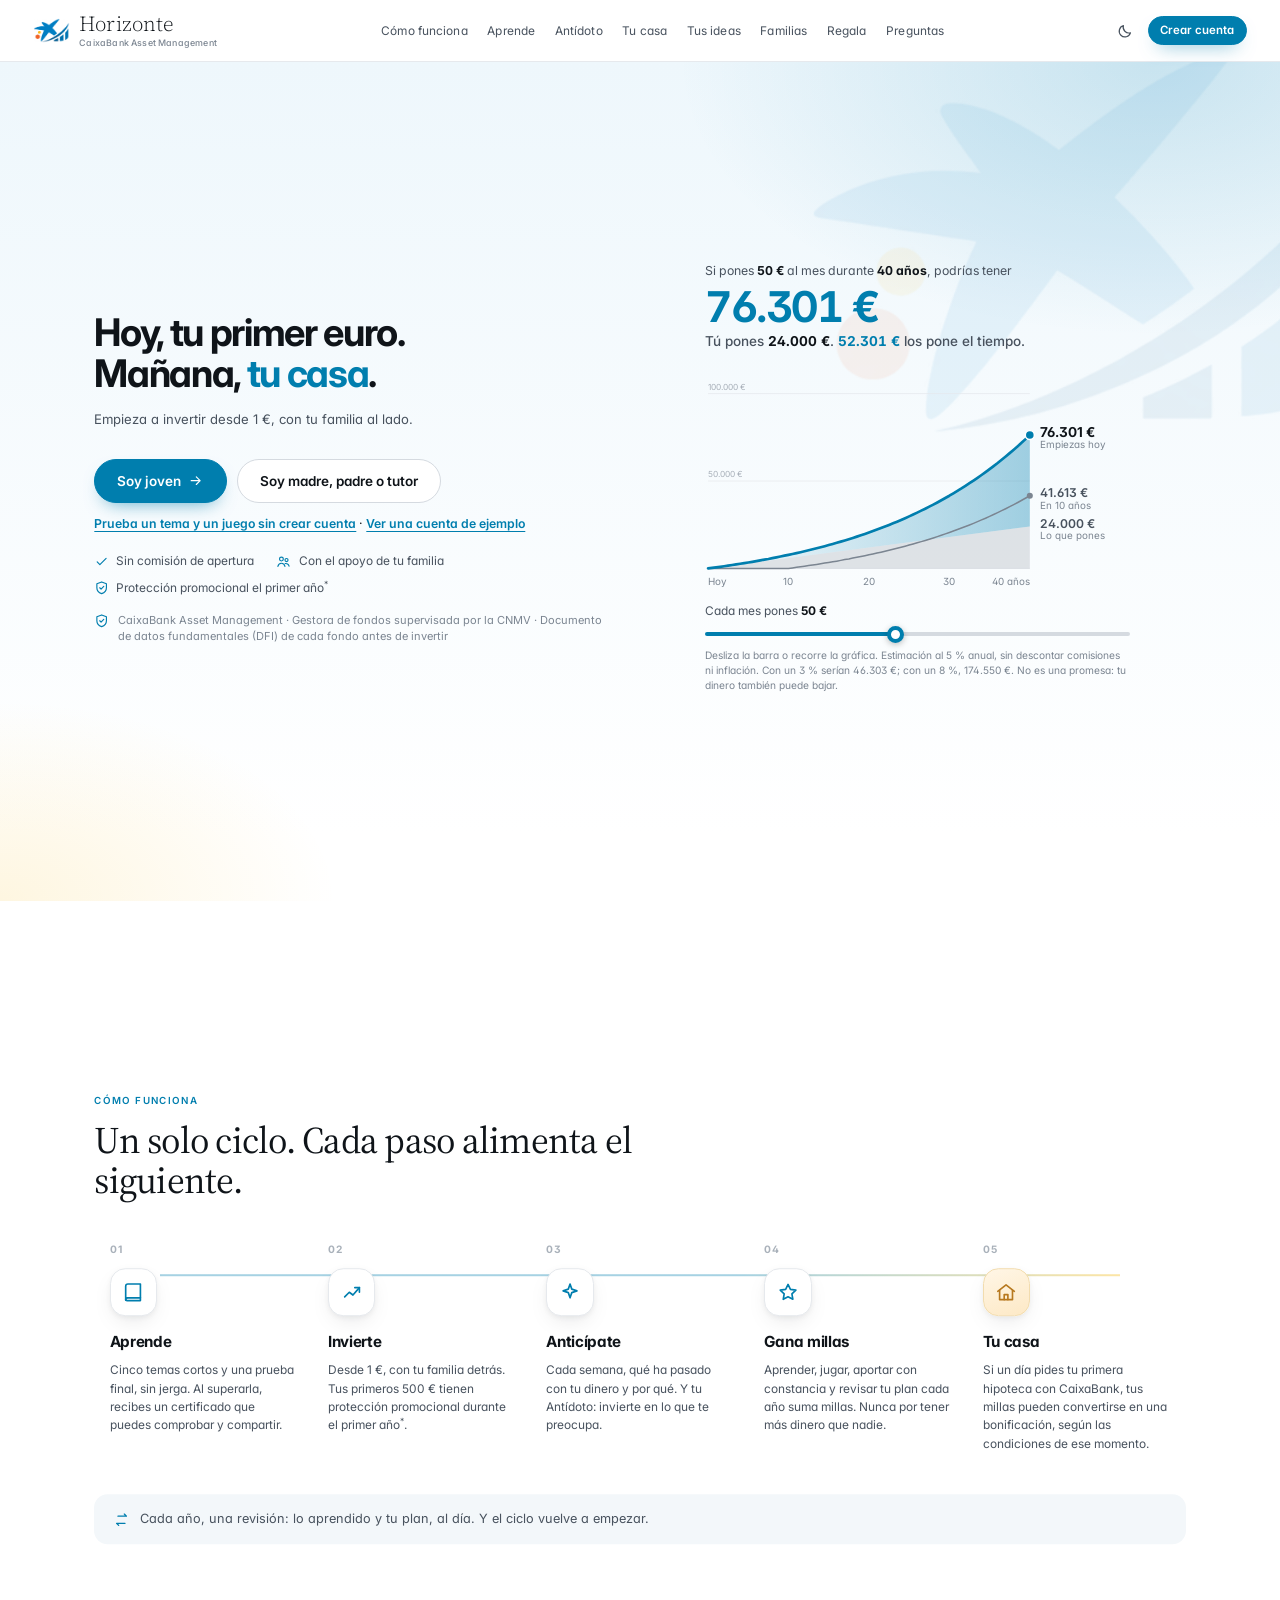
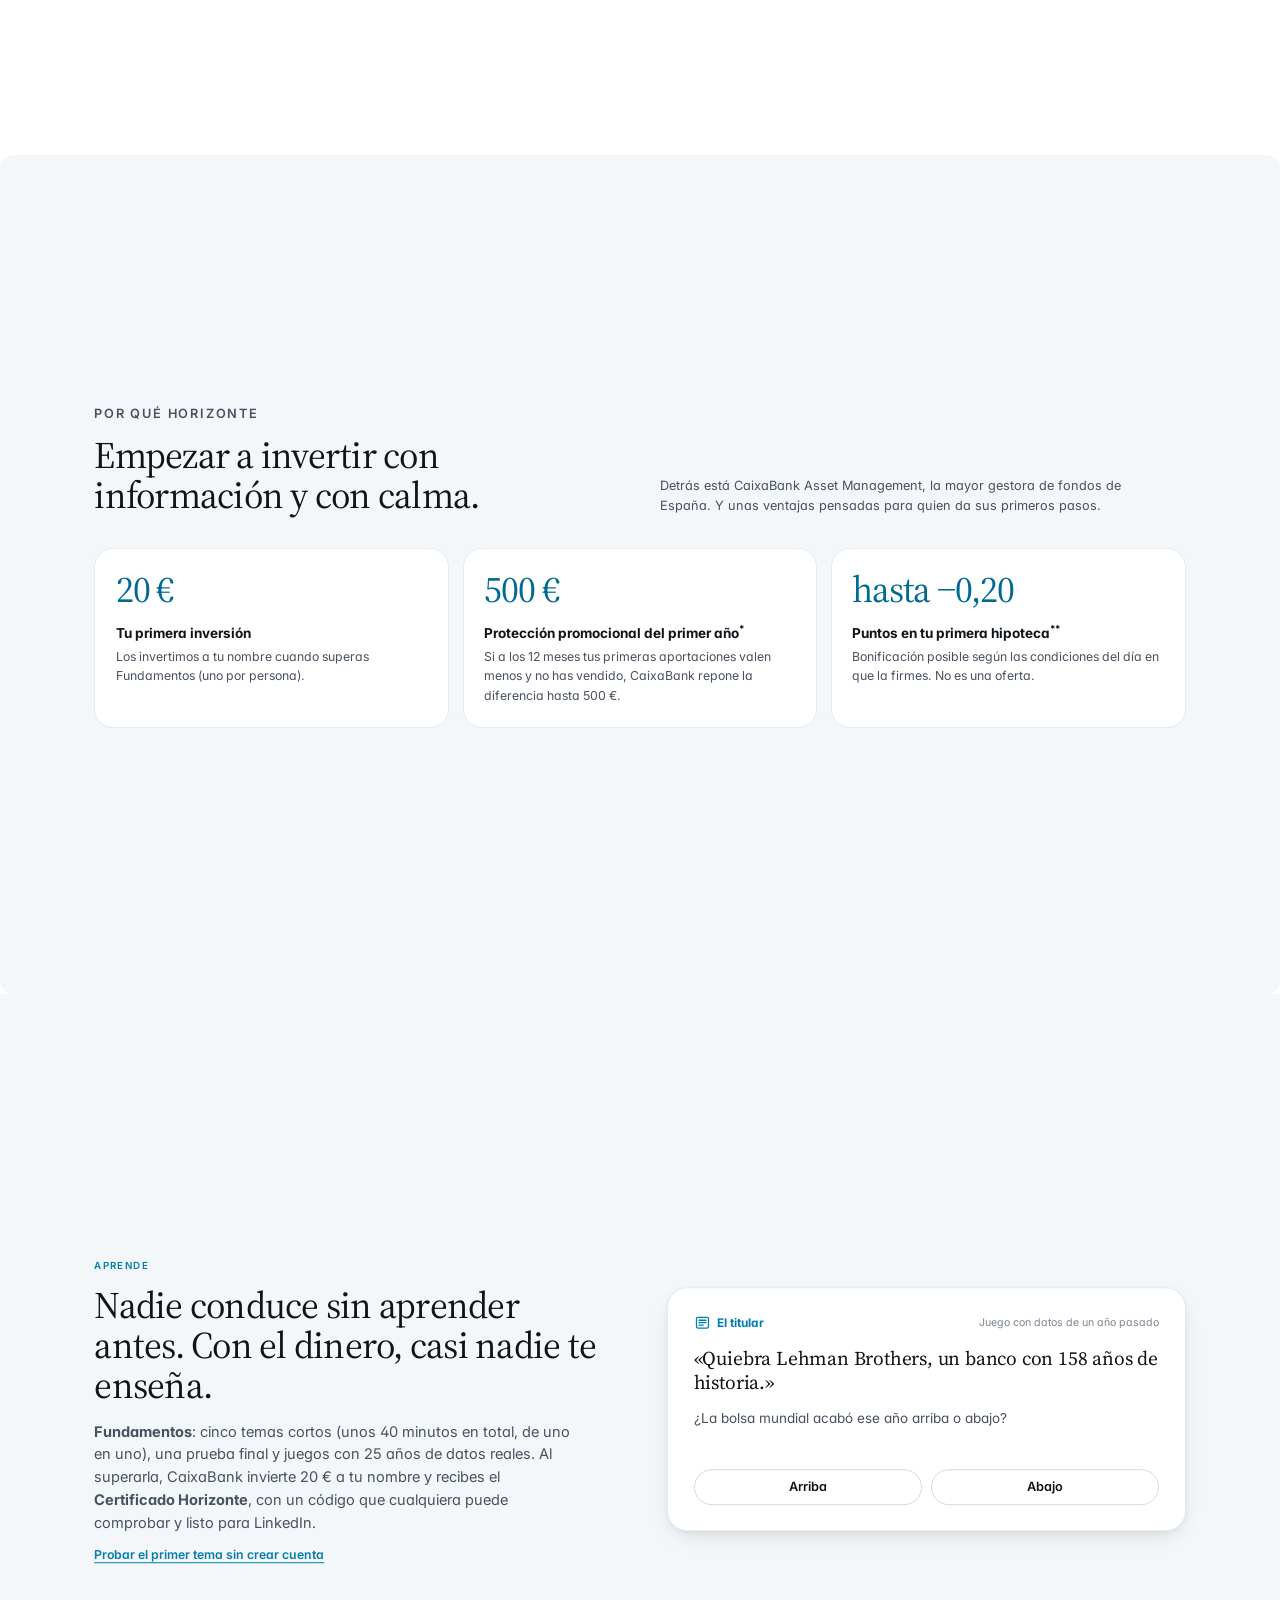
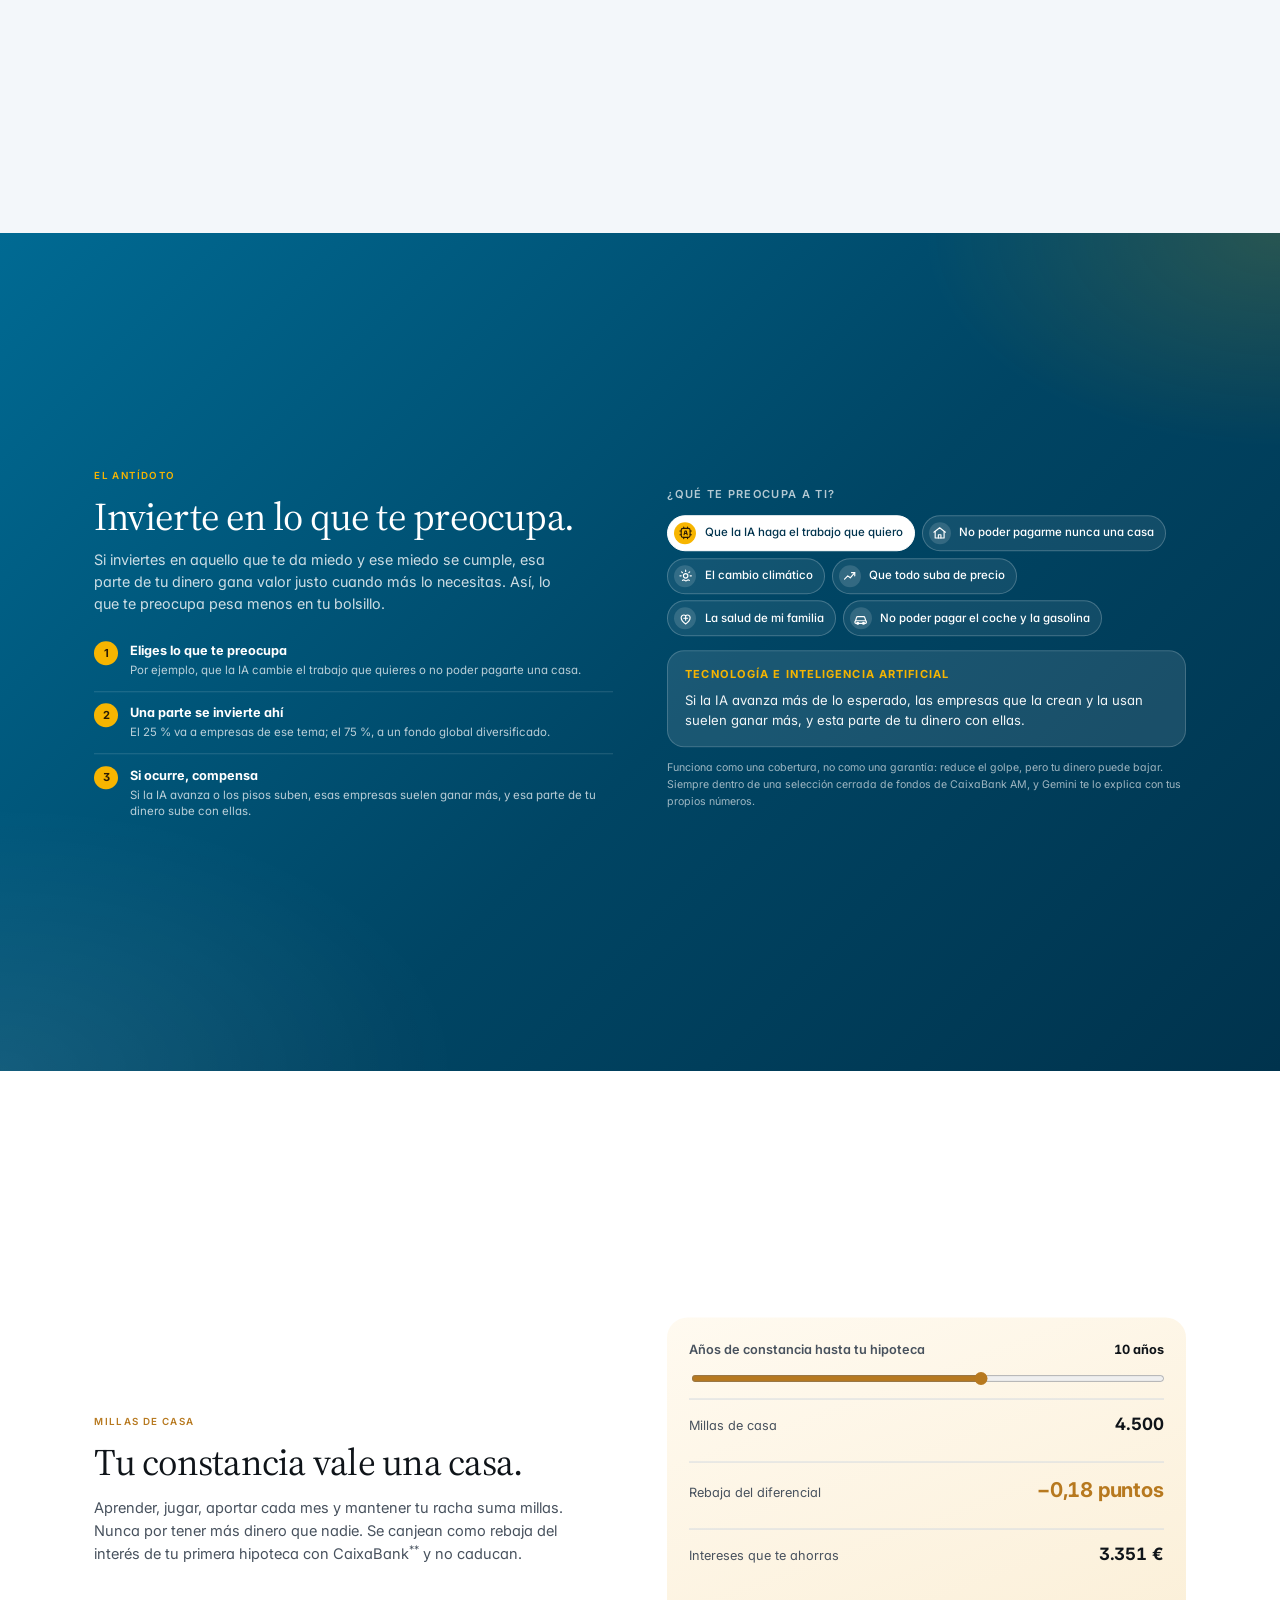
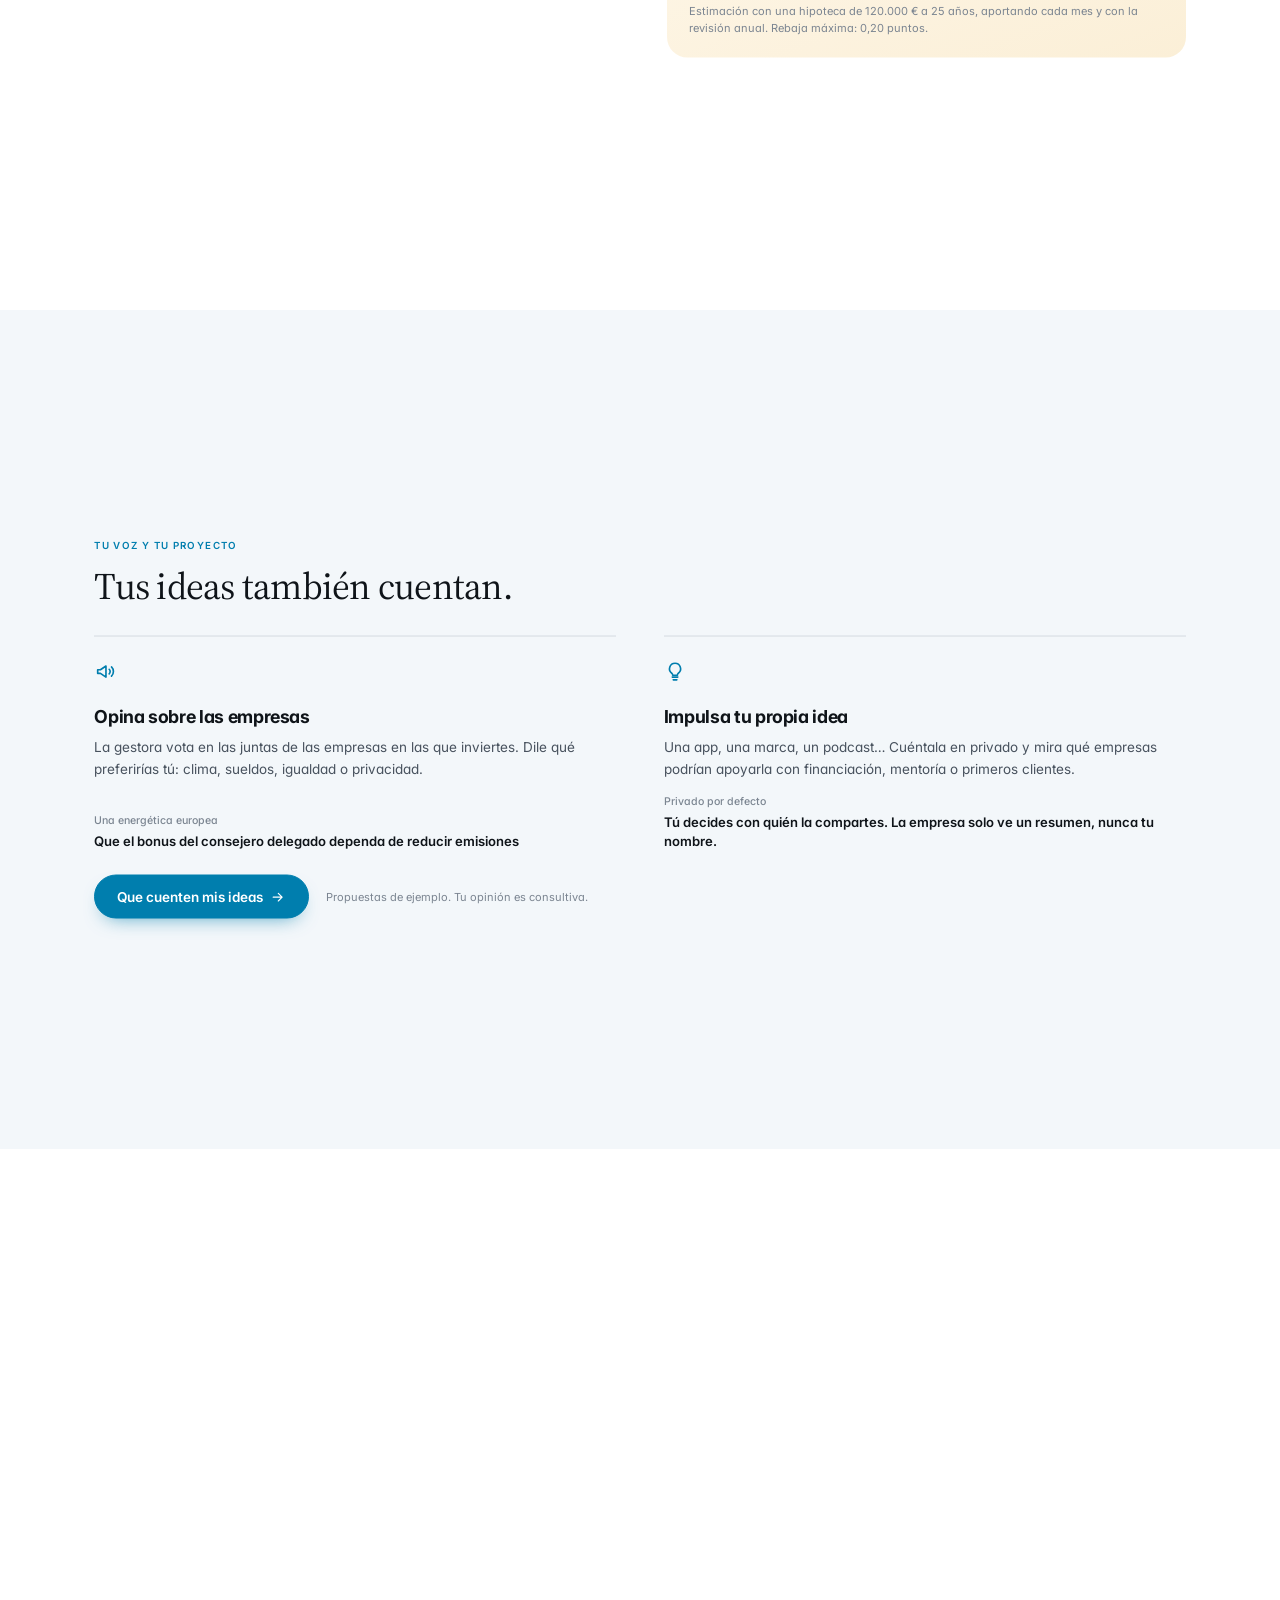
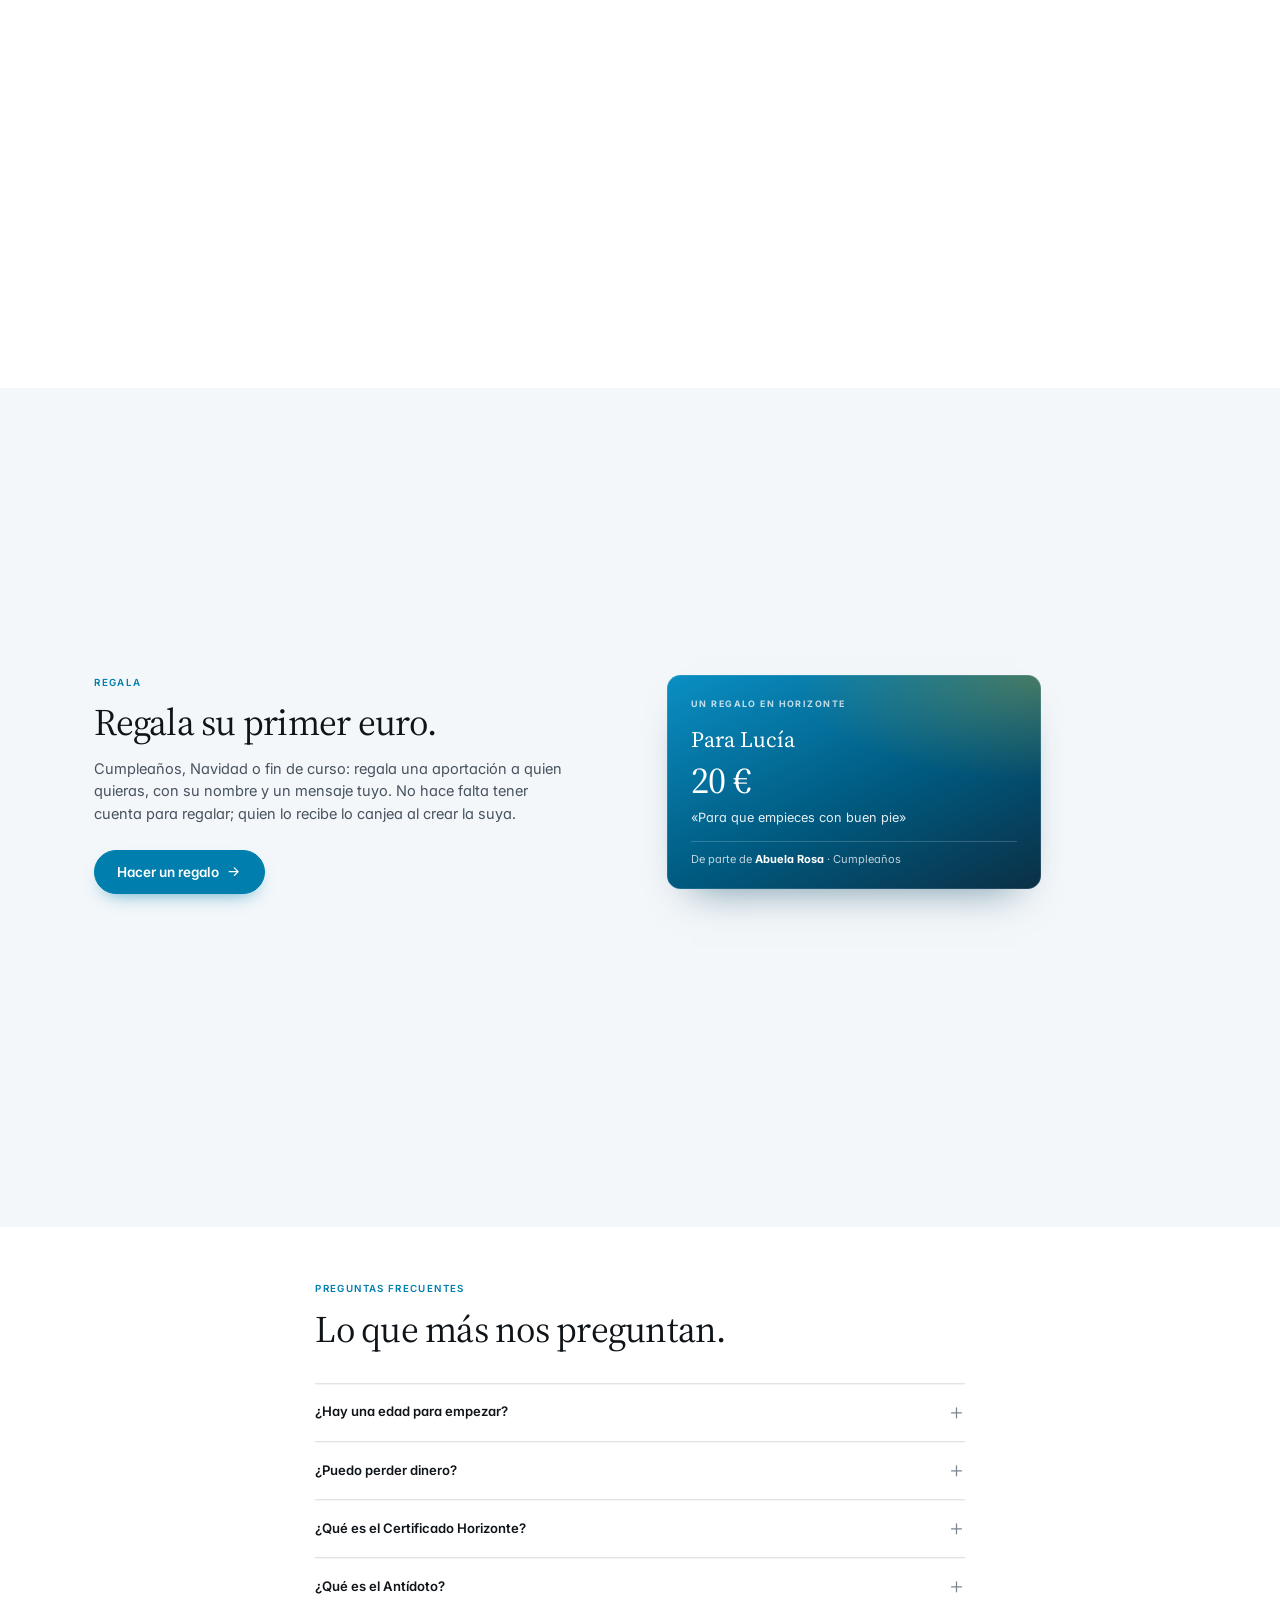
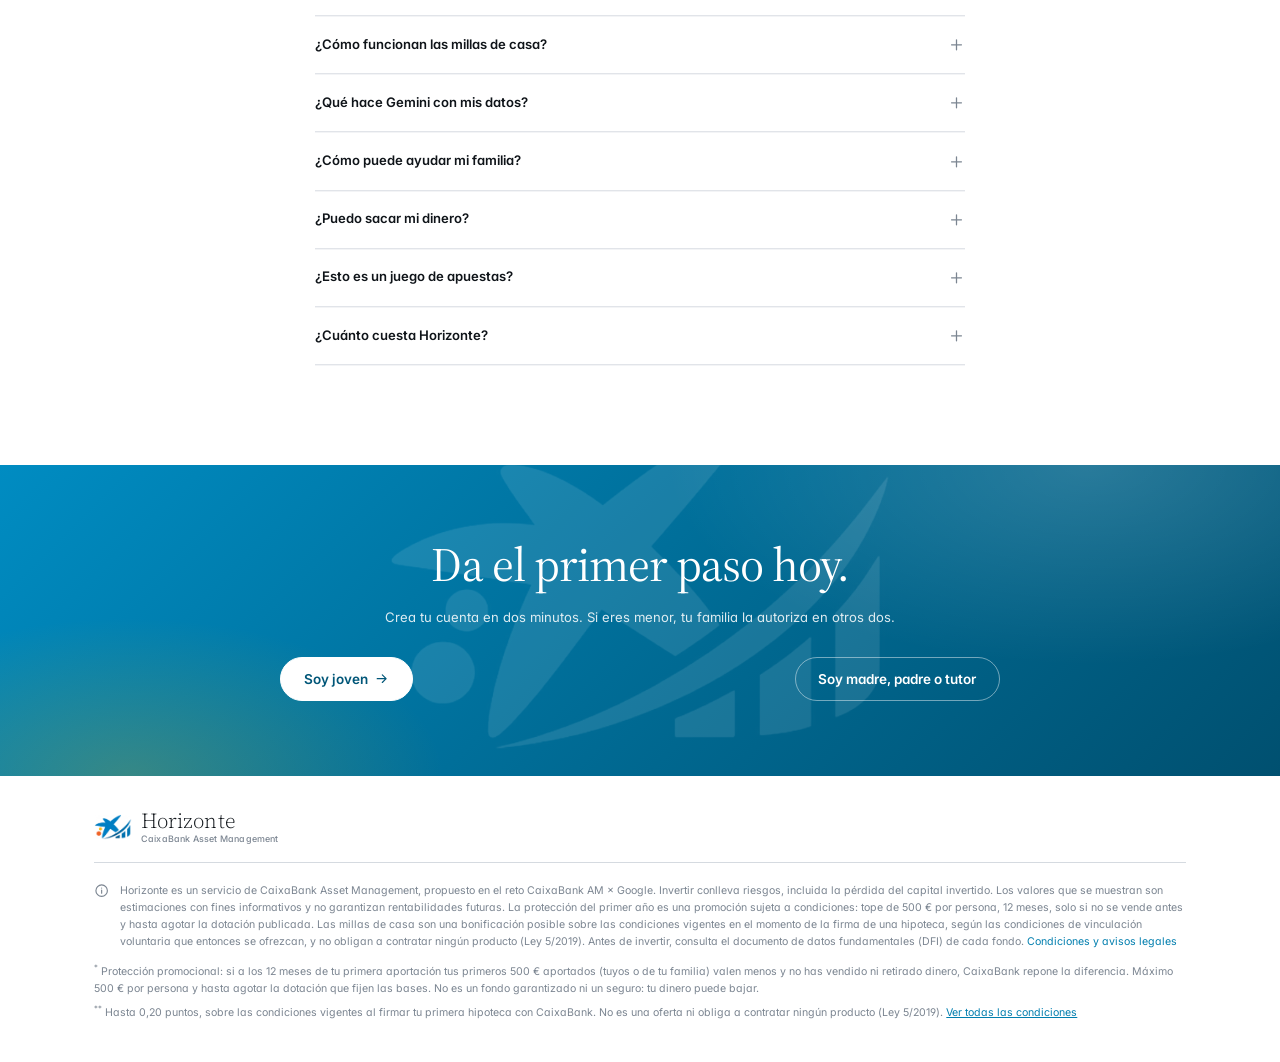
==== index.html @ 3e741ed6 "Transiciones en la portada" ====
<!DOCTYPE html>
<html lang="es">
<head>
    <meta charset="UTF-8">
    <meta name="viewport" content="width=device-width, initial-scale=1, viewport-fit=cover">
    <meta name="theme-color" content="#007eae">
    <meta name="apple-mobile-web-app-capable" content="yes">
    <meta name="mobile-web-app-capable" content="yes">
    <meta name="apple-mobile-web-app-title" content="Horizonte">
    <meta name="apple-mobile-web-app-status-bar-style" content="default">
    <meta name="description" content="Horizonte, de CaixaBank Asset Management: del primer euro a tu primera casa. Aprende a invertir desde 1 €, con tu familia a tu lado, para jóvenes y sus familias.">
    <title>Horizonte</title>
    <link rel="manifest" href="manifest.webmanifest">
    <link rel="icon" href="icons/favicon-32.png?v=2" type="image/png" sizes="32x32">
    <link rel="icon" href="icons/icon-192.png?v=2" type="image/png" sizes="192x192">
    <link rel="apple-touch-icon" href="icons/apple-touch-icon.png">
    <link rel="preconnect" href="https://fonts.googleapis.com">
    <link rel="preconnect" href="https://fonts.gstatic.com" crossorigin>
    <link href="https://fonts.googleapis.com/css2?family=Inter:wght@300..800&family=Source+Serif+4:ital,opsz,wght@0,8..60,300..600;1,8..60,300..600&display=swap" rel="stylesheet">
    <script>try { const t = localStorage.getItem("hz2_theme") || (matchMedia("(prefers-color-scheme: dark)").matches ? "dark" : "light"); document.documentElement.dataset.theme = t; document.querySelector('meta[name="theme-color"]').content = t === "dark" ? "#0b1218" : "#ffffff"; } catch (e) { document.documentElement.dataset.theme = "light"; }</script>
    <link rel="stylesheet" href="styles.css?v=66">
</head>
<body>
    <div id="app"></div>
    <div id="gem"></div>
    <div id="sheet"></div>
    <div id="toasts" aria-live="polite"></div>
    <script src="config.js?v=66"></script>
    <script src="data.js?v=66"></script>
    <script src="gemini.js?v=66"></script>
    <script src="amigos.js?v=66"></script>
    <script src="comunidad.js?v=66"></script>
    <script src="cuenta.js?v=66"></script>
    <script src="regalos.js?v=66"></script>
    <script src="mercado.js?v=66"></script>
    <script src="asistente.js?v=66"></script>
    <script src="app.js?v=66"></script>
    <script>if ("serviceWorker" in navigator) addEventListener("load", () => navigator.serviceWorker.register("sw.js", { updateViaCache: "none" }).catch(() => {}));</script>
</body>
</html>
---- styles.css ----
/* Horizonte v2 · sistema de diseño
   Base blanca y gris muy claro, azul CaixaBank para las acciones, verde y rojo para subidas y bajadas,
   dorado para las millas de casa. Tipografía Inter; la marca usa Source Serif 4. */

:root {
    --blue: #007eae; --blue-600: #006a93; --blue-700: #005678; --blue-50: #eef7fb; --blue-100: #d6ebf4;
    --ink: #0f1419; --ink-2: #48525e; --ink-3: #7b8591; --ink-4: #a9b1ba;
    --page: #f3f7fa; --surface: #ffffff; --line: #e6e9ed; --line-2: #d5dae0; --soft: #eef0f3; --soft-2: #f5f7f9; --hover: #f3f5f7; --track: #edf0f3;
    --green: #12925a; --green-50: #e8f6ef; --red: #d23b2f; --red-50: #fdeeec; --amber: #b7791f; --amber-50: #fbf3e4; --gold: #c99a2e;
    --r: 16px; --r-lg: 22px;
    --shadow-1: 0 1px 2px rgba(15, 20, 25, .04), 0 1px 1px rgba(15, 20, 25, .03);
    --shadow-2: 0 10px 30px -12px rgba(15, 20, 25, .18), 0 2px 6px rgba(15, 20, 25, .05);
    --side: 256px; --tab: 64px;
    font-family: Inter, -apple-system, BlinkMacSystemFont, "Segoe UI", Roboto, Arial, sans-serif;
    font-feature-settings: "cv11", "ss01";
    color: var(--ink); -webkit-font-smoothing: antialiased; text-rendering: optimizeLegibility;
}
* { box-sizing: border-box; }
[hidden] { display: none !important; }
html { scroll-behavior: smooth; }
body { margin: 0; font-size: 16px; line-height: 1.5; background: var(--surface); }
body[data-view="app"] { background: var(--page); }
a { color: var(--blue); text-decoration: none; }
h1, h2, h3 { margin: 0; letter-spacing: -.02em; }
p { margin: 0; }
img { max-width: 100%; }
:focus-visible { outline: 3px solid color-mix(in srgb, var(--blue) 40%, transparent); outline-offset: 2px; border-radius: 8px; }
.ic { width: 20px; height: 20px; fill: none; stroke: currentColor; stroke-width: 1.8; stroke-linecap: round; stroke-linejoin: round; flex: none; }
.kicker { display: inline-block; font-size: 11.5px; font-weight: 600; letter-spacing: .14em; text-transform: uppercase; color: var(--blue); margin-bottom: 14px; }
.note { font-size: 13px; line-height: 1.5; color: var(--ink-3); margin-top: 14px; }
.up { color: var(--green); } .down { color: var(--red); }

/* ---------------------------------------------------------------- marca */
.brand { display: inline-flex; align-items: center; gap: 11px; color: var(--ink); text-decoration: none; flex: none; }
.brand-star { height: 30px; width: auto; display: block; }
.brand-text { display: flex; flex-direction: column; gap: 5px; }
.brand-sub { font-size: 10.5px; font-weight: 500; letter-spacing: .02em; color: var(--ink-3); line-height: 1; white-space: nowrap; }
.brand-word { font-family: "Source Serif 4", Georgia, serif; font-optical-sizing: auto; font-size: 25px; font-weight: 300; letter-spacing: .004em; line-height: 1; }

/* ---------------------------------------------------------------- botones y controles */
.btn { display: inline-flex; align-items: center; justify-content: center; gap: 8px; min-height: 42px; padding: 0 18px; border-radius: 999px; border: 1px solid var(--line-2); background: var(--surface); color: var(--ink); font: inherit; font-size: 15px; font-weight: 600; cursor: pointer; text-decoration: none; white-space: nowrap; transition: background .15s, border-color .15s, box-shadow .15s, transform .08s; }
.btn:hover { background: var(--soft-2); border-color: var(--ink-4); }
.btn:active { transform: translateY(1px); }
.btn .ic { width: 18px; height: 18px; }
.btn.primary { background: var(--blue); border-color: var(--blue); color: #fff; box-shadow: 0 1px 2px rgba(0, 86, 120, .25); }
.btn.primary:hover { background: var(--blue-600); border-color: var(--blue-600); }
.btn.ghost { background: transparent; border-color: transparent; color: var(--blue); padding: 0 12px; box-shadow: none; }
.btn.ghost:hover { background: var(--blue-50); }
.btn.danger { color: var(--red); border-color: color-mix(in srgb, var(--red) 35%, var(--line-2)); }
.btn.danger:hover { background: var(--red-50); }
.btn.light { background: transparent; color: #fff; border-color: rgba(255, 255, 255, .45); }
.btn.light:hover { background: rgba(255, 255, 255, .12); }
.btn.lg { min-height: 52px; padding: 0 26px; font-size: 16px; }
.btn.sm { min-height: 34px; padding: 0 14px; font-size: 13.5px; }
.btn.block { width: 100%; }
.btn[disabled] { opacity: .45; cursor: not-allowed; }
.icon-btn { width: 40px; height: 40px; border-radius: 50%; border: 0; background: transparent; color: var(--ink-2); display: grid; place-items: center; cursor: pointer; flex: none; text-decoration: none; }
.icon-btn:hover { background: var(--soft); color: var(--ink); }
.icon-btn.primary { background: var(--blue); color: #fff; }
.icon-btn.primary:hover { background: var(--blue-600); }
.actions { display: flex; flex-wrap: wrap; gap: 10px; margin-top: 18px; }
.badge { display: inline-flex; align-items: center; gap: 6px; height: 26px; padding: 0 10px; border-radius: 999px; font-size: 12.5px; font-weight: 600; background: var(--soft); color: var(--ink-2); white-space: nowrap; }
.badge .ic { width: 15px; height: 15px; stroke-width: 2.4; }
.badge.ok { background: var(--green-50); color: var(--green); }
.badge.warn { background: var(--amber-50); color: var(--amber); }
.count { font-size: 13px; font-weight: 700; color: var(--ink-3); background: var(--soft); border-radius: 999px; padding: 4px 10px; white-space: nowrap; }
.bar { height: 8px; border-radius: 999px; background: var(--track); overflow: hidden; }
.bar i { display: block; height: 100%; border-radius: inherit; background: var(--ink-4); transition: width .4s cubic-bezier(.2, .8, .2, 1); }
.bar.blue i { background: var(--blue); } .bar.up i { background: var(--green); } .bar.gold i { background: linear-gradient(90deg, #d9b45a, var(--gold)); }
.switch { position: relative; width: 50px; height: 30px; flex: none; cursor: pointer; }
.switch input { position: absolute; inset: 0; opacity: 0; margin: 0; cursor: pointer; z-index: 1; }
.switch i { position: absolute; inset: 0; border-radius: 999px; background: var(--line-2); transition: background .2s; }
.switch i::after { content: ""; position: absolute; left: 2px; top: 2px; width: 26px; height: 26px; border-radius: 50%; background: #fff; box-shadow: 0 2px 5px rgba(0, 0, 0, .18); transition: transform .2s; }
.switch input:checked + i { background: var(--green); }
.switch input:checked + i::after { transform: translateX(20px); }
.switch input:focus-visible + i { outline: 3px solid color-mix(in srgb, var(--blue) 40%, transparent); outline-offset: 2px; }
input[type="range"] { width: 100%; accent-color: var(--blue); }

/* formularios */
.form { display: grid; gap: 16px; }
.form.two { grid-template-columns: repeat(2, minmax(0, 1fr)); }
.form .full, .form:not(.two) > .btn { grid-column: 1 / -1; }
.form.two > .btn:not(.full) { justify-self: start; }
.field { display: grid; gap: 7px; }
.field > span { font-size: 13px; font-weight: 600; color: var(--ink-2); }
.field input, .field select, select[data-act] { font: inherit; font-size: 16px; height: 48px; padding: 0 14px; border: 1px solid var(--line-2); border-radius: 12px; background: var(--surface); color: var(--ink); width: 100%; transition: border-color .15s, box-shadow .15s; }
select[data-act] { width: auto; height: 40px; padding-right: 30px; font-size: 15px; }
.field input:focus, .field select:focus, select[data-act]:focus, .ask input:focus { outline: none; border-color: var(--blue); box-shadow: 0 0 0 4px var(--blue-50); }
.check { display: flex; gap: 12px; align-items: flex-start; font-size: 14px; color: var(--ink-2); line-height: 1.45; padding: 14px; border: 1px solid var(--line); border-radius: 12px; background: var(--soft-2); cursor: pointer; }
.check input { width: 20px; height: 20px; margin: 1px 0 0; accent-color: var(--blue); flex: none; }
.chips { display: flex; flex-wrap: wrap; gap: 8px; }
.chip { font: inherit; font-size: 14px; font-weight: 500; padding: 8px 14px; border-radius: 999px; border: 1px solid var(--line-2); background: var(--surface); color: var(--ink); cursor: pointer; transition: border-color .15s, color .15s, background .15s; }
.chip:hover { border-color: var(--blue); color: var(--blue); background: var(--blue-50); }

/* ---------------------------------------------------------------- página de bienvenida */
.lp-in { max-width: 1160px; margin: 0 auto; padding: 0 28px; }
.lp-nav { position: sticky; top: 0; z-index: 20; background: color-mix(in srgb, var(--surface) 88%, transparent); backdrop-filter: saturate(180%) blur(16px); -webkit-backdrop-filter: saturate(180%) blur(16px); border-bottom: 1px solid var(--line); }
.lp-nav .lp-in { height: 68px; display: flex; align-items: center; gap: 28px; }
.lp-links { display: flex; gap: 26px; flex: 1; justify-content: center; }
.lp-links a { color: var(--ink-2); font-size: 14px; font-weight: 400; letter-spacing: .01em; }
.lp-links a:hover { color: var(--ink); }
.lp-copy h1 { font-size: clamp(40px, 5.6vw, 66px); line-height: 1.02; letter-spacing: -.035em; font-weight: 750; }
.lp-lead { font-size: clamp(17px, 1.6vw, 20px); line-height: 1.55; color: var(--ink-2); margin-top: 22px; max-width: 560px; }
.lp-cta { display: flex; flex-wrap: wrap; gap: 12px; margin-top: 34px; }
.lp-cta.center { justify-content: center; }
.lp-trust { list-style: none; padding: 0; margin: 34px 0 0; display: flex; flex-wrap: wrap; gap: 10px 26px; color: var(--ink-2); font-size: 14px; font-weight: 500; }
.lp-trust li { display: flex; align-items: center; gap: 8px; }
.lp-trust .ic { color: var(--blue); width: 18px; height: 18px; }
.lp-sec { padding: 104px 0; }
.lp-sec.alt { background: var(--page); }
.lp-sec h2 { font-size: clamp(30px, 3.6vw, 46px); line-height: 1.08; letter-spacing: -.03em; font-weight: 720; max-width: 760px; }
.lp-split { display: grid; grid-template-columns: 1fr 1fr; gap: 64px; align-items: center; }
.lp-split .btn { margin-top: 28px; }
.lp-checks { list-style: none; margin: 0; padding: 0; display: grid; gap: 14px; }
.lp-checks li { display: flex; gap: 16px; padding: 22px; background: var(--surface); border-radius: var(--r-lg); border: 1px solid var(--line); }
.lp-checks li > span { width: 44px; height: 44px; border-radius: 12px; background: var(--blue-50); color: var(--blue); display: grid; place-items: center; flex: none; }
.lp-checks b { display: block; font-size: 16px; margin-bottom: 2px; } .lp-checks small { font-size: 14.5px; color: var(--ink-2); }
.lp-grid { display: grid; grid-template-columns: repeat(4, 1fr); gap: 32px; margin-top: 48px; }
.lp-grid span { width: 48px; height: 48px; border-radius: 14px; background: var(--blue-50); color: var(--blue); display: grid; place-items: center; margin-bottom: 18px; }
.lp-grid h3 { font-size: 18px; margin-bottom: 8px; } .lp-grid p { color: var(--ink-2); font-size: 15px; }
.lp-narrow { max-width: 820px; }
.faq { margin-top: 40px; border-top: 1px solid var(--line-2); }
.faq details { border-bottom: 1px solid var(--line-2); }
.faq summary { list-style: none; display: flex; justify-content: space-between; align-items: center; gap: 16px; padding: 22px 0; font-size: 17px; font-weight: 600; cursor: pointer; }
.faq summary::-webkit-details-marker { display: none; }
.faq summary .ic { color: var(--ink-3); transition: transform .2s; }
.faq details[open] summary .ic { transform: rotate(45deg); }
.faq details p { padding: 0 40px 24px 0; color: var(--ink-2); font-size: 15.5px; line-height: 1.6; }
.lp-foot { padding-top: 40px; padding-bottom: 48px; }
.lp-foot .legal { margin-top: 20px; }

/* ---------------------------------------------------------------- alta y verificación */
.auth { min-height: 100vh; background: var(--page); padding-bottom: 48px; }
.auth-top { display: flex; align-items: center; justify-content: space-between; max-width: 1160px; margin: 0 auto; padding: 18px 24px; }
.auth-card { max-width: 480px; margin: 24px auto 0; padding: 36px; background: var(--surface); border-radius: var(--r-lg); box-shadow: var(--shadow-2); }
.auth-card h1 { font-family: "Source Serif 4", Georgia, serif; font-size: 32px; font-weight: 400; letter-spacing: -.02em; margin-top: 4px; }
.auth-card .sub { color: var(--ink-2); margin: 8px 0 26px; }
.auth-card .btn.ghost.block { margin-top: -6px; }
.auth-steps { list-style: none; padding: 0; margin: 0 0 28px; display: flex; gap: 8px; }
.auth-steps li { flex: 1; display: flex; align-items: center; gap: 8px; font-size: 12.5px; font-weight: 600; color: var(--ink-3); padding-top: 10px; border-top: 3px solid var(--line); }
.auth-steps li span { width: 22px; height: 22px; border-radius: 50%; display: grid; place-items: center; background: var(--soft); font-size: 11.5px; flex: none; }
.auth-steps li span .ic { width: 13px; height: 13px; stroke-width: 3; }
.auth-steps li.on { color: var(--ink); border-color: var(--blue); }
.auth-steps li.on span { background: var(--blue); color: #fff; }
.auth-steps li.done { border-color: var(--blue); }
.auth-steps li.done span { background: var(--blue-100); color: var(--blue-700); }
.auth-foot { display: flex; align-items: center; gap: 8px; font-size: 12.5px; color: var(--ink-3); margin-top: 22px; }
.auth-foot .ic { width: 15px; height: 15px; }
.verify { max-width: 900px; margin: 24px auto 0; padding: 0 24px; }
.verify h1 { font-size: clamp(30px, 4vw, 44px); margin-top: 14px; }
.verify .sub { color: var(--ink-2); margin: 8px 0 24px; }

/* ---------------------------------------------------------------- estructura de la app */
.side { position: fixed; inset: 0 auto 0 0; width: var(--side); background: var(--surface); border-right: 1px solid var(--line); padding: 22px 16px; display: flex; flex-direction: column; z-index: 20; }
.side .brand { padding: 0 8px; margin-bottom: 26px; }
.side .area, .topbar .area { font-size: 11.5px; font-weight: 700; letter-spacing: .08em; text-transform: uppercase; color: var(--amber); background: var(--amber-50); border-radius: 999px; padding: 4px 10px; align-self: flex-start; margin: -12px 8px 18px; }
.side-nav { display: grid; gap: 2px; }
.side-nav a { display: flex; align-items: center; gap: 12px; height: 44px; padding: 0 12px; border-radius: 12px; color: var(--ink-2); font-size: 15px; font-weight: 550; transition: background .15s, color .15s; }
.side-nav a:hover { background: var(--hover); color: var(--ink); }
.side-nav a.on { background: var(--blue-50); color: var(--blue-700); font-weight: 650; }
.side-nav a.on .ic { color: var(--blue); }
.side-nav .sep { height: 1px; background: var(--line); margin: 12px 8px; }
.me { margin-top: auto; display: flex; align-items: center; gap: 12px; padding: 10px; border-radius: 14px; color: var(--ink); }
.me:hover { background: var(--hover); }
.me b { display: block; font-size: 14px; font-weight: 600; } .me small { font-size: 12.5px; color: var(--ink-3); }
.avatar { width: 36px; height: 36px; border-radius: 50%; background: var(--blue); color: #fff; display: grid; place-items: center; font-weight: 700; font-size: 15px; flex: none; text-decoration: none; }
.fam .avatar { background: var(--amber); }
.topbar, .tabbar { display: none; }
.main { margin-left: var(--side); min-height: 100vh; outline: none; }
.page { max-width: 1120px; margin: 0 auto; padding: 40px 44px 64px; }
.page-h { display: flex; align-items: flex-end; justify-content: space-between; gap: 20px; margin-bottom: 28px; }
.page-h h1 { font-family: "Source Serif 4", Georgia, serif; font-size: 36px; font-weight: 400; letter-spacing: -.02em; }
.page-h p { color: var(--ink-2); margin-top: 6px; max-width: 680px; font-size: 16px; }

/* rejilla y tarjetas */
.grid { display: grid; grid-template-columns: repeat(12, minmax(0, 1fr)); gap: 20px; align-items: start; }
.c-3 { grid-column: span 3; } .c-4 { grid-column: span 4; } .c-5 { grid-column: span 5; } .c-6 { grid-column: span 6; } .c-7 { grid-column: span 7; } .c-8 { grid-column: span 8; } .c-12 { grid-column: span 12; }
.card { background: var(--surface); border: 1px solid var(--line); border-radius: var(--r-lg); padding: 24px; box-shadow: var(--shadow-1); min-width: 0; align-self: stretch; }
.card-h { display: flex; align-items: flex-start; justify-content: space-between; gap: 16px; margin-bottom: 18px; }
.card-h h2 { font-size: 18px; font-weight: 680; letter-spacing: -.015em; }
.card-h p { color: var(--ink-2); font-size: 14.5px; margin-top: 4px; max-width: 640px; }
.stat > span { display: block; font-size: 13px; font-weight: 600; color: var(--ink-3); }
.stat > b { display: block; font-size: 30px; font-weight: 720; letter-spacing: -.03em; line-height: 1.15; margin-top: 6px; font-variant-numeric: tabular-nums; }
.stat > small { display: block; font-size: 13px; color: var(--ink-3); margin-top: 4px; }
.card .stat + .bar, .card .stat + .stack { margin-top: 16px; }
.stat-card { display: flex; flex-direction: column; justify-content: space-between; }
.stat-card .btn { margin-top: 18px; }
.split { display: grid; grid-template-columns: repeat(2, 1fr); gap: 16px; margin-top: 20px; padding-top: 20px; border-top: 1px solid var(--line); }
.split .stat > b { font-size: 22px; }
.empty { display: grid; justify-items: center; text-align: center; gap: 6px; padding: 28px 12px; }
.empty-ic { width: 48px; height: 48px; border-radius: 14px; background: var(--soft); color: var(--ink-3); display: grid; place-items: center; margin-bottom: 6px; }
.empty b { font-size: 15.5px; } .empty p { color: var(--ink-3); font-size: 14px; max-width: 420px; }
.empty .btn { margin-top: 12px; }
.legal { display: flex; gap: 12px; margin-top: 32px; padding: 18px 20px; border-radius: var(--r); background: rgba(15, 20, 25, .035); color: var(--ink-3); font-size: 12.5px; line-height: 1.6; }
.legal .ic { width: 18px; height: 18px; margin-top: 1px; }

/* filas */
.rows { display: grid; }
.row { display: flex; align-items: center; gap: 14px; padding: 14px 0; border-top: 1px solid var(--line); color: inherit; min-width: 0; }
.rows .row:first-child { border-top: 0; padding-top: 4px; }
.row > div { flex: 1; min-width: 0; display: grid; gap: 2px; }
.row > div b { font-weight: 600; font-size: 15px; }
.row > div span { font-size: 13.5px; color: var(--ink-3); }
.row.tall { align-items: flex-start; }
a.row:hover b { color: var(--blue); }
.row .chev { color: var(--ink-4); width: 18px; height: 18px; }
.row .amt { font-weight: 650; font-variant-numeric: tabular-nums; white-space: nowrap; }
.amt.gold { color: var(--amber); }
.tick { width: 28px; height: 28px; border-radius: 50%; border: 1.5px solid var(--line-2); display: grid; place-items: center; flex: none; color: var(--ink-3); font-size: 13px; font-weight: 700; }
.tick .ic { width: 15px; height: 15px; stroke-width: 2.8; }
.row.ok .tick { background: var(--green); border-color: var(--green); color: #fff; }
.row.ok > div b { color: var(--ink-3); font-weight: 550; }
.mv-ic { width: 38px; height: 38px; border-radius: 12px; display: grid; place-items: center; flex: none; background: var(--blue-50); color: var(--blue); }
.mv-ic .ic { width: 18px; height: 18px; }
.mv-ic.gift, .mv-ic.warn { background: var(--amber-50); color: var(--amber); }
.sw { width: 10px; height: 10px; border-radius: 3px; flex: none; }
.row.tall .sw { margin-top: 6px; }
.stack { display: flex; height: 12px; border-radius: 999px; overflow: hidden; gap: 2px; margin-bottom: 14px; }
.stack i { display: block; height: 100%; }
.f-global { background: #007eae; } .f-tecnologia { background: #5b50d6; } .f-inmobiliario { background: #d9a03a; } .f-energia { background: #1f9d63; }
.f-inflacion { background: #d4622a; } .f-salud { background: #d33f73; } .f-movilidad { background: #11867c; } .f-infraestructuras { background: #6d7f99; } .f-agua { background: #1aa3c4; }
ul.plain { margin: 0; padding-left: 18px; display: grid; gap: 8px; color: var(--ink-2); font-size: 14.5px; }

.dip-wrap { background: var(--page); border-radius: var(--r); padding: clamp(12px, 3vw, 28px); }
svg.diploma { display: block; width: 100%; height: auto; border-radius: 8px; box-shadow: 0 16px 40px -18px rgba(15, 20, 25, .3); }
.exam { display: flex; align-items: center; gap: 14px; margin-top: 16px; padding: 18px; background: var(--page); border-radius: var(--r); }
.exam > div { flex: 1; display: grid; gap: 2px; } .exam b { font-size: 15px; } .exam span:not(.mv-ic) { font-size: 13.5px; color: var(--ink-3); }

/* dinero */
.value-head { display: flex; align-items: center; justify-content: space-between; gap: 32px; flex-wrap: wrap; }
.value-head > .stat > b { font-size: 40px; }
.vh-side { display: grid; grid-auto-flow: column; grid-auto-columns: auto; gap: 8px 36px; }
.vh-side span { display: block; font-size: 13px; color: var(--ink-3); font-weight: 500; }
.vh-side b { font-size: 17px; font-weight: 650; font-variant-numeric: tabular-nums; }
.protect { display: grid; gap: 12px; }
.pr-num b { font-size: 30px; font-weight: 720; letter-spacing: -.03em; margin-right: 8px; }
.pr-num span { color: var(--ink-3); font-size: 14px; }
.protect .bar { height: 10px; }
.protect .note { margin-top: 0; }
.sim { margin-top: 20px; padding: 18px; background: var(--page); border-radius: var(--r); }
.sim label, .viz label { display: grid; grid-template-columns: 1fr auto; align-items: baseline; gap: 10px; font-size: 14px; font-weight: 600; color: var(--ink-2); }
.sim label input, .viz label input { grid-column: 1 / -1; }
.sim output, .viz output { color: var(--ink); font-weight: 700; font-variant-numeric: tabular-nums; }
.sim p { margin-top: 12px; font-size: 14.5px; color: var(--ink-2); }
.sim p b { color: var(--ink); }
.terms { margin-top: 14px; }
.terms summary { list-style: none; display: inline-flex; align-items: center; gap: 6px; font-size: 14px; font-weight: 600; color: var(--blue); cursor: pointer; }
.terms summary::-webkit-details-marker { display: none; }
.terms summary .ic { width: 15px; height: 15px; transition: transform .2s; }
.terms[open] summary .ic { transform: rotate(45deg); }
.terms ul { margin: 10px 0 0; padding-left: 18px; color: var(--ink-2); font-size: 13.5px; display: grid; gap: 4px; }

/* hoja (modal) */
#sheet { position: fixed; inset: 0; z-index: 70; display: none; }
#sheet.open { display: grid; place-items: center; }
.sheet-bg { position: absolute; inset: 0; background: rgba(15, 20, 25, .42); backdrop-filter: blur(2px); animation: fade .2s; }
.sheet-card { position: relative; width: min(440px, 92vw); background: var(--surface); border-radius: var(--r-lg); padding: 24px; box-shadow: 0 30px 80px -20px rgba(0, 0, 0, .35); animation: pop .22s cubic-bezier(.2, .8, .2, 1); }
.sheet-h { display: flex; align-items: center; justify-content: space-between; margin-bottom: 8px; }
.sheet-h h2 { font-size: 20px; font-weight: 700; }
.amount-in { display: flex; align-items: baseline; justify-content: center; gap: 6px; padding: 8px 0 0; }
.amount-in input { font: inherit; font-size: 52px; font-weight: 720; letter-spacing: -.03em; width: 220px; text-align: right; border: 0; outline: none; background: transparent; color: var(--ink); -moz-appearance: textfield; }
.amount-in input::-webkit-outer-spin-button, .amount-in input::-webkit-inner-spin-button { -webkit-appearance: none; margin: 0; }
.amount-in span { font-size: 36px; font-weight: 650; color: var(--ink-3); }
.sheet-card .chips { justify-content: center; }
.sheet-card .note { margin-top: 0; }
@keyframes fade { from { opacity: 0; } }
@keyframes pop { from { opacity: 0; transform: translateY(10px) scale(.98); } }

/* antídoto */
.fears { display: grid; grid-template-columns: repeat(3, 1fr); gap: 12px; }
.fear { position: relative; display: grid; gap: 4px; align-content: start; text-align: left; font: inherit; padding: 18px; border-radius: var(--r); border: 1.5px solid var(--line); background: var(--surface); color: var(--ink); cursor: pointer; transition: border-color .15s, background .15s, box-shadow .15s; }
.fear:hover { border-color: var(--line-2); box-shadow: var(--shadow-1); }
.fi { width: 40px; height: 40px; border-radius: 12px; display: grid; place-items: center; background: var(--soft); color: var(--ink-2); flex: none; }
.fear .fi { margin-bottom: 8px; }
.fi.sm { width: 32px; height: 32px; border-radius: 10px; }
.fi .ic { width: 22px; height: 22px; }
.fi.sm .ic { width: 18px; height: 18px; }
.fear b { font-size: 15.5px; line-height: 1.3; padding-right: 24px; } .fear small { font-size: 13px; color: var(--ink-3); }
.fcheck { position: absolute; top: 16px; right: 16px; width: 22px; height: 22px; border-radius: 50%; border: 1.5px solid var(--line-2); display: grid; place-items: center; color: transparent; }
.fcheck .ic { width: 13px; height: 13px; stroke-width: 3; }
.fear.on { border-color: var(--blue); background: var(--blue-50); }
.fear.on .fi { background: var(--blue); color: #fff; }
.fear.on .fcheck { background: var(--blue); border-color: var(--blue); color: #fff; }
.gem { display: inline-flex; align-items: center; gap: 8px; }
.gem .ic { color: #6b6fe8; }
.chat { display: grid; gap: 10px; max-height: 420px; overflow-y: auto; padding: 2px; margin-bottom: 14px; }
.ask { display: flex; gap: 8px; margin-top: 14px; }
.ask input { flex: 1; min-width: 0; font: inherit; font-size: 15px; height: 44px; padding: 0 16px; border: 1px solid var(--line-2); border-radius: 999px; background: var(--surface); }
.ask .icon-btn { width: 44px; height: 44px; }
.rank { display: grid; }
.rk { display: flex; align-items: center; gap: 14px; padding: 12px 0; border-top: 1px solid var(--line); }
.rk:first-child { border-top: 0; }
.rk > div { flex: 1; display: grid; gap: 6px; } .rk b { font-size: 14.5px; font-weight: 600; }
.rk-n { width: 18px; font-weight: 700; color: var(--ink-4); font-size: 14px; }
.rk-p { font-weight: 700; min-width: 48px; text-align: right; font-variant-numeric: tabular-nums; }
.rk.mine .fi { background: var(--blue); color: #fff; }

/* casa */
.miles-hero { display: flex; align-items: center; justify-content: space-between; gap: 40px; flex-wrap: wrap; }
.miles-hero > div:first-child { max-width: 560px; }
.miles-hero .stat > b { font-size: 44px; color: var(--amber); }
.miles-hero p { color: var(--ink-2); margin-top: 8px; }
.miles-hero p b { color: var(--ink); }
.mh-meter { flex: 1; min-width: 240px; max-width: 380px; display: grid; gap: 8px; }
.mh-meter span { font-size: 13px; font-weight: 600; color: var(--ink-3); }
.mh-meter .bar { height: 12px; }
.mh-meter small { font-size: 13px; color: var(--ink-3); }
.viz { display: grid; gap: 14px; }
.vrow { display: flex; justify-content: space-between; align-items: baseline; font-size: 14px; color: var(--ink-2); margin-top: 4px; }
.vrow b { font-size: 20px; color: var(--ink); font-variant-numeric: tabular-nums; }
.viz .split { margin-top: 6px; }
.focus-body .viz { margin-top: 26px; padding: 20px; background: var(--page); border-radius: var(--r); }
figure.viz { margin: 26px 0 0; }
svg.line { width: 100%; height: auto; display: block; }
figcaption { font-size: 13px; color: var(--ink-3); }

/* modo concentración: temas y examen */
.focus { min-height: 100vh; background: var(--surface); }
.focus-top { position: sticky; top: 0; display: flex; align-items: center; gap: 16px; max-width: 760px; margin: 0 auto; padding: 18px 24px; background: var(--surface); z-index: 5; }
.focus-top .bar { flex: 1; }
.focus-top span { font-size: 13px; font-weight: 600; color: var(--ink-3); min-width: 44px; text-align: right; font-variant-numeric: tabular-nums; }
.focus-body { max-width: 680px; margin: 0 auto; padding: 32px 24px 80px; }
.focus-body h1 { font-size: clamp(28px, 4vw, 40px); line-height: 1.12; letter-spacing: -.03em; font-weight: 720; margin-bottom: 18px; }
.focus-body > p { font-size: 18px; line-height: 1.6; color: var(--ink-2); margin-top: 14px; }
.focus-body > p b { color: var(--ink); }
.focus-body .center { text-align: center; }
.focus-body .center p { font-size: 17px; color: var(--ink-2); max-width: 520px; margin: 12px auto 0; }
.focus-nav { display: flex; justify-content: space-between; gap: 12px; margin-top: 40px; }
.focus-nav.center { justify-content: center; }
.result { width: 76px; height: 76px; border-radius: 50%; display: grid; place-items: center; margin: 32px auto 24px; }
.result .ic { width: 38px; height: 38px; stroke-width: 2.6; }
.result.ok { background: var(--green-50); color: var(--green); } .result.ko { background: var(--red-50); color: var(--red); }
.opts { display: grid; gap: 10px; margin-top: 26px; }
.opt { display: flex; align-items: center; gap: 14px; text-align: left; font: inherit; font-size: 16px; padding: 16px 18px; border-radius: var(--r); border: 1.5px solid var(--line); background: var(--surface); color: var(--ink); cursor: pointer; transition: border-color .15s, background .15s; }
.opt > span { width: 30px; height: 30px; border-radius: 9px; background: var(--soft); color: var(--ink-3); display: grid; place-items: center; font-weight: 700; font-size: 13.5px; flex: none; }
.opt:hover:not([disabled]) { border-color: var(--blue); background: var(--blue-50); }
.opt[disabled] { cursor: default; }
.opt.right { border-color: var(--green); background: var(--green-50); } .opt.right > span { background: var(--green); color: #fff; }
.opt.wrong { border-color: var(--red); background: var(--red-50); } .opt.wrong > span { background: var(--red); color: #fff; }
.why { display: flex; gap: 12px; margin-top: 18px; padding: 16px; border-radius: var(--r); background: var(--page); }
.why .ic { margin-top: 2px; } .why.ok .ic { color: var(--green); } .why.ko .ic { color: var(--amber); }
.why > div { display: grid; gap: 2px; }
.why b { font-size: 15px; } .why p { color: var(--ink-2); font-size: 15px; }

/* avisos */
#toasts { position: fixed; left: 50%; bottom: 28px; transform: translateX(-50%); z-index: 90; display: grid; gap: 8px; width: min(92vw, 440px); pointer-events: none; }
.toast { background: #111820; color: #fff; padding: 12px 16px; border-radius: 12px; font-size: 14px; box-shadow: 0 16px 40px -12px rgba(0, 0, 0, .45); opacity: 0; transform: translateY(10px); transition: opacity .25s, transform .25s; }
.toast.in { opacity: 1; transform: none; }
body[data-view="app"] #toasts { left: calc(50% + var(--side) / 2); }


/* ---------------------------------------------------------------- landing: horizonte (azul CaixaBank, claro y limpio) */
:root { --night: #00334d; --night-2: #00455f; --sun: #f7b500; --sun-2: #ee7b1f; --blue-soft: #f2f8fc; }
.serif { font-family: "Source Serif 4", Georgia, serif; font-weight: 400 !important; letter-spacing: -.02em !important; }
.btn.gold { background: linear-gradient(180deg, #f9c93d, var(--sun)); border-color: transparent; color: #2a1a04; box-shadow: 0 8px 22px -12px rgba(247, 181, 0, .6); }
.btn.gold:hover { background: linear-gradient(180deg, #fad25a, #f2bb12); }
.btn.white { background: #fff; border-color: #fff; color: var(--blue-700); }
.btn.white:hover { background: var(--blue-soft); border-color: var(--blue-soft); }
.btn.primary { box-shadow: 0 10px 22px -12px rgba(0, 126, 174, .75); }
.kicker.gold { color: var(--sun); } .kicker.gold-ink { color: var(--amber); }
.lp-nav { transition: background .2s; }
.lp-nav .lp-in { height: 72px; }
.lp-nav .brand-word { font-size: 25px; }

/* portada */
.hz-hero { position: relative; overflow: hidden; padding: 28px 0 36px; min-height: calc(100vh - 72px); display: flex; align-items: center;
    background: radial-gradient(900px 520px at 90% 0%, rgba(0, 126, 174, .16), transparent 62%), radial-gradient(640px 380px at 0% 100%, rgba(247, 181, 0, .12), transparent 62%), linear-gradient(180deg, #eef7fc 0%, #ffffff 92%); }
.hz-hero::before { content: ""; position: absolute; right: -150px; top: -90px; width: 720px; height: 600px; background: url("brand/horizonte-logo.png") no-repeat center / contain; opacity: .07; pointer-events: none; }
.hz-hero-in { position: relative; z-index: 2; width: 100%; display: grid; grid-template-columns: .98fr 1.02fr; gap: 48px; align-items: center; }
.hz-kicker { display: inline-flex; align-items: center; gap: 9px; padding: 6px 14px 6px 9px; margin-bottom: 22px; border-radius: 999px; background: var(--surface); border: 1px solid var(--blue-100); color: var(--blue-700); font-size: 12.5px; font-weight: 600; letter-spacing: .02em; box-shadow: var(--shadow-1); }
.hz-kicker img { height: 18px; width: auto; display: block; }
.hz-copy h1 { font-family: Inter, system-ui, sans-serif; font-weight: 700; font-size: clamp(34px, 3.9vw, 54px); line-height: 1.08; letter-spacing: -.035em; color: var(--ink); }
.hz-copy h1 em { font-style: normal; font-weight: 700; color: var(--blue); }
.hz-lead { font-size: clamp(16.5px, 1.3vw, 18.5px); line-height: 1.6; color: var(--ink-2); margin-top: 18px; max-width: 480px; }
.hz-trust { list-style: none; margin: 22px 0 0; padding: 0; display: flex; flex-wrap: wrap; gap: 10px 26px; font-size: 14px; color: var(--ink-2); }
.hz-trust li { display: inline-flex; align-items: center; gap: 8px; }
.hz-trust .ic { width: 18px; height: 18px; color: var(--blue); }
.hz-visual { position: relative; display: grid; place-items: center; padding: 8px 0; }
.hz-card { position: relative; z-index: 2; width: min(100%, 440px); padding: 28px; border-radius: 28px; background: var(--surface); border: 1px solid var(--line); box-shadow: 0 44px 90px -44px rgba(0, 70, 105, .45), 0 2px 8px rgba(15, 20, 25, .04); }
.hc-top { display: flex; align-items: baseline; justify-content: space-between; gap: 12px; margin-bottom: 20px; }
.hc-top b { font-size: 15px; font-weight: 650; } .hc-top small { font-size: 12.5px; color: var(--ink-3); }
.hz-card label { display: grid; grid-template-columns: 1fr auto; gap: 10px; font-size: 14px; font-weight: 600; color: var(--ink-2); }
.hz-card label input { grid-column: 1 / -1; margin-top: 8px; }
.hz-card output { color: var(--ink); font-weight: 700; font-variant-numeric: tabular-nums; }
.hc-ring { display: flex; align-items: center; gap: 22px; margin: 26px 0 8px; padding: 18px; border-radius: 20px; background: var(--blue-soft); }
.hc-ring svg { width: 112px; height: 112px; flex: none; transform: rotate(-90deg); }
.hc-ring circle { fill: none; stroke-width: 9; stroke-linecap: round; }
.hc-ring .rg-bg { stroke: #dbe9f1; } .hc-ring .rg-fg { stroke: var(--blue); transition: stroke-dashoffset .45s cubic-bezier(.2, .8, .2, 1); }
.hc-ring p { font-size: 14px; line-height: 1.5; color: var(--ink-2); }
.hc-ring b { display: block; font-family: "Source Serif 4", Georgia, serif; font-weight: 400; font-size: 34px; letter-spacing: -.02em; color: var(--ink); line-height: 1.1; }
.hc-rows > div { display: flex; align-items: baseline; justify-content: space-between; gap: 12px; padding: 13px 0; border-top: 1px solid var(--line); font-size: 14.5px; color: var(--ink-2); }
.hc-rows > div:first-child { border-top: 0; }
.hc-rows b { font-size: 17px; color: var(--ink); font-variant-numeric: tabular-nums; }
.hz-card .note { margin-top: 6px; }
.hz-badge { position: absolute; z-index: 3; display: flex; align-items: center; gap: 10px; padding: 11px 16px 11px 11px; border-radius: 16px; background: var(--surface); border: 1px solid var(--line); box-shadow: var(--shadow-2); font-size: 13.5px; font-weight: 600; white-space: nowrap; }
.hz-badge > span { width: 32px; height: 32px; border-radius: 10px; display: grid; place-items: center; background: var(--blue-50); color: var(--blue); }
.hz-badge.b2 > span { background: var(--amber-50); color: var(--amber); }
.hz-badge .ic { width: 18px; height: 18px; }
.hz-badge.b1 { left: -20px; bottom: -14px; } .hz-badge.b2 { right: -14px; top: -14px; }
.hz-chart { position: relative; z-index: 2; width: min(100%, 520px); padding: 20px 22px 14px; border-radius: 26px; background: var(--surface); border: 1px solid var(--line); box-shadow: 0 44px 90px -46px rgba(0, 70, 105, .45), 0 2px 8px rgba(15, 20, 25, .04); }
.hch-top { display: flex; align-items: flex-start; justify-content: space-between; gap: 12px; }
.hch-top b { display: block; font-size: 15.5px; font-weight: 650; } .hch-top small { font-size: 12.5px; color: var(--ink-3); }
.hch-chips { display: flex; gap: 6px; flex-wrap: nowrap; justify-content: flex-end; flex: none; }
.hch-chips button { font: inherit; font-size: 13px; font-weight: 600; padding: 6px 11px; border-radius: 999px; border: 1px solid var(--line-2); background: var(--surface); color: var(--ink-2); cursor: pointer; transition: background .15s, border-color .15s, color .15s; }
.hch-chips button span { font-weight: 400; }
.hch-chips button:hover { border-color: var(--blue); color: var(--blue); }
.hch-chips button.on { background: var(--blue); border-color: var(--blue); color: #fff; }
.hch-plot { margin: 6px -4px 0; } .hch-plot svg { display: block; width: 100%; height: auto; }
.hch-legend { list-style: none; display: flex; flex-wrap: wrap; gap: 6px 22px; margin: 4px 0 0; padding: 0; font-size: 13px; color: var(--ink-2); }
.hch-legend li { display: inline-flex; align-items: center; gap: 8px; } .hch-legend b { color: var(--ink); font-variant-numeric: tabular-nums; }
.hch-legend i { width: 10px; height: 10px; border-radius: 3px; } .hch-legend .l1 { background: rgba(0, 126, 174, .35); } .hch-legend .l2 { background: linear-gradient(180deg, #f7b500, #ee7b1f); }
.hch-foot { display: grid; grid-template-columns: 1fr 1fr; gap: 12px; margin-top: 12px; padding-top: 12px; border-top: 1px solid var(--line); }
.hch-foot span { display: block; font-size: 12.5px; color: var(--ink-3); }
.hch-foot b { display: block; margin-top: 2px; font-family: "Source Serif 4", Georgia, serif; font-weight: 400; font-size: 24px; letter-spacing: -.02em; color: var(--ink); font-variant-numeric: tabular-nums; }
.hch-foot div:first-child b { color: var(--blue-600); }
.hz-chart .note { margin-top: 8px; font-size: 12px; }
.hch-rate { display: flex; align-items: center; justify-content: space-between; gap: 10px; margin-top: 12px; font-size: 12.5px; color: var(--ink-3); }
.hz-stats { background: var(--surface); border-bottom: 1px solid var(--line); }
.hz-stats dl { display: grid; grid-template-columns: repeat(3, 1fr); margin: 0; }
.hz-stats dl > div { padding: 40px 32px; border-left: 1px solid var(--line); }
.hz-stats dl > div:first-child { padding-left: 0; border-left: 0; }
.hz-stats dt { font-family: "Source Serif 4", Georgia, serif; font-weight: 400; font-size: clamp(38px, 4vw, 52px); letter-spacing: -.03em; line-height: 1.05; color: var(--blue-600); }
.hz-stats dd { margin: 10px 0 0; font-size: 15px; line-height: 1.5; color: var(--ink-2); max-width: 280px; }
.lp-sec h2.serif { font-size: clamp(32px, 4.2vw, 52px); line-height: 1.07; }
.lp-sec { padding: 112px 0; }
/* el ciclo */
.cycle { list-style: none; margin: 56px 0 0; padding: 0; display: grid; grid-template-columns: repeat(5, 1fr); gap: 0; position: relative; counter-reset: c; }
.cycle::before { content: ""; position: absolute; left: 6%; right: 6%; top: 47px; height: 2px; background: linear-gradient(90deg, var(--blue), var(--blue) 60%, var(--sun)); opacity: .35; }
.cycle li { position: relative; padding: 0 18px; }
.cy-n { font-size: 12px; font-weight: 700; letter-spacing: .1em; color: var(--ink-4); }
.cy-ic { margin: 14px 0 22px; width: 64px; height: 64px; border-radius: 20px; display: grid; place-items: center; background: var(--surface); border: 1px solid var(--line); box-shadow: var(--shadow-2); color: var(--blue); position: relative; }
.cy-ic .ic { width: 26px; height: 26px; }
.cycle li.casa .cy-ic { background: linear-gradient(160deg, #fff6e6, #fde9c6); color: var(--amber); border-color: #f2dcae; }
.cycle h3 { font-size: 20px; letter-spacing: -.02em; margin-bottom: 8px; }
.cycle p { font-size: 14.5px; line-height: 1.55; color: var(--ink-2); }
.cycle-foot { display: flex; align-items: center; gap: 12px; margin-top: 48px; padding: 18px 22px; border-radius: 16px; background: var(--page); color: var(--ink-2); font-size: 15px; }
.cycle-foot .ic { color: var(--blue); }
/* juego de muestra */
.lp-game { padding: 30px; border-radius: 24px; background: var(--surface); border: 1px solid var(--line); box-shadow: var(--shadow-2); }
.lg-top { display: flex; justify-content: space-between; align-items: center; margin-bottom: 18px; }
.lg-top span { display: inline-flex; align-items: center; gap: 8px; font-weight: 700; font-size: 14px; color: var(--blue); }
.lg-top small { font-size: 12.5px; color: var(--ink-3); }
.lp-game blockquote { margin: 0; font-family: "Source Serif 4", Georgia, serif; font-size: 26px; line-height: 1.25; letter-spacing: -.01em; }
.lp-game > p { margin-top: 14px; color: var(--ink-2); }
.lg-opts { display: grid; grid-template-columns: 1fr 1fr; gap: 10px; margin-top: 20px; }
.lg-opts .btn.right { border-color: var(--green); background: var(--green-50); color: var(--green); opacity: 1; }
.lg-out { margin-top: 16px; padding: 14px 16px; border-radius: 14px; background: var(--page); font-size: 14.5px; color: var(--ink-2); }
/* primer año */
.big-num span { display: block; font-family: "Source Serif 4", Georgia, serif; font-weight: 300; font-size: clamp(88px, 13vw, 168px); line-height: .9; letter-spacing: -.05em; color: var(--blue); }
.big-num p { margin-top: 22px; font-size: 19px; line-height: 1.55; color: var(--ink-2); max-width: 520px; }
.lp-sim { padding: 30px; border-radius: 24px; background: var(--page); display: grid; gap: 14px; }
.lp-sim label { display: grid; grid-template-columns: 1fr auto; gap: 10px; font-weight: 600; color: var(--ink-2); font-size: 15px; }
.lp-sim label input { grid-column: 1 / -1; margin-top: 6px; }
.lp-sim output { font-weight: 700; color: var(--ink); font-variant-numeric: tabular-nums; }
.ls-row { display: flex; justify-content: space-between; align-items: baseline; padding: 14px 0; border-top: 1px solid var(--line-2); font-size: 15px; color: var(--ink-2); }
.ls-row b { font-size: 22px; color: var(--ink); font-variant-numeric: tabular-nums; letter-spacing: -.01em; }
.ls-row.hi b { color: var(--blue); font-size: 28px; }
.lp-sim.gold { background: linear-gradient(160deg, #fffaf0, #fbefd7); } .lp-sim.gold input { accent-color: var(--amber); } .lp-sim.gold .ls-row.hi b { color: var(--amber); }
/* antídoto oscuro */
.hz-dark { padding: 112px 0; color: #fff; background: radial-gradient(700px 420px at 100% 0%, rgba(247, 181, 0, .16), transparent 60%), radial-gradient(900px 520px at 0% 100%, rgba(255, 255, 255, .08), transparent 60%), linear-gradient(135deg, #006a93, #004564 55%, #00334d); }
.hz-dark h2 { font-size: clamp(36px, 5vw, 62px); line-height: 1.04; max-width: 820px; }
.hz-dark .lp-lead { color: rgba(255, 255, 255, .8); }
.lp-fears { display: flex; flex-wrap: wrap; gap: 10px; margin-top: 40px; }
.lf { display: inline-flex; align-items: center; gap: 10px; font: inherit; font-size: 15px; font-weight: 500; padding: 12px 18px 12px 12px; border-radius: 999px; border: 1px solid rgba(255, 255, 255, .22); background: rgba(255, 255, 255, .07); color: #fff; cursor: pointer; transition: background .15s, border-color .15s; }
.lf > span { width: 32px; height: 32px; border-radius: 50%; display: grid; place-items: center; background: rgba(255, 255, 255, .14); }
.lf > span .ic { width: 18px; height: 18px; }
.lf:hover { background: rgba(255, 255, 255, .14); }
.lf.on { background: #fff; color: var(--night); border-color: #fff; } .lf.on > span { background: var(--sun); color: #2a1a04; }
.lf-out { margin-top: 26px; padding: 26px 28px; border-radius: 20px; background: rgba(255, 255, 255, .1); border: 1px solid rgba(255, 255, 255, .18); max-width: 760px; }
.lf-out b { display: block; font-size: 13px; letter-spacing: .1em; text-transform: uppercase; color: var(--sun); margin-bottom: 8px; }
.lf-out p { font-size: 19px; line-height: 1.55; color: rgba(255, 255, 255, .94); }
.hz-small { margin-top: 26px; font-size: 14px; color: rgba(255, 255, 255, .62); max-width: 760px; line-height: 1.6; }
.hz-final { position: relative; overflow: hidden; padding: 112px 0; text-align: center; color: #fff;
    background: radial-gradient(800px 380px at 85% 0%, rgba(255, 255, 255, .16), transparent 62%), radial-gradient(600px 300px at 10% 100%, rgba(247, 181, 0, .22), transparent 62%), linear-gradient(135deg, #008cc2, #00678f 60%, #005070); }
.hz-final::before { content: ""; position: absolute; left: 50%; top: -120px; width: 620px; height: 520px; transform: translateX(-50%); background: url("brand/horizonte-logo.png") no-repeat center / contain; opacity: .1; filter: brightness(0) invert(1); pointer-events: none; }
.hz-final .lp-in { position: relative; }
.hz-final h2 { font-size: clamp(38px, 5.6vw, 68px); line-height: 1.04; margin: 0 auto; }
.hz-final .hz-lead { margin: 20px auto 0; color: rgba(255, 255, 255, .86); }
.hz-final .lp-cta { position: relative; z-index: 2; }
.lp-sec.alt { background: var(--page); }
.hz-horizon { display: none; }
/* valores: los de CaixaBank (azul) unidos a los de Horizonte (dorado) */
.vals-key { display: flex; gap: 22px; margin-top: 34px; font-size: 12.5px; color: var(--ink-3); }
.vals-key span { display: inline-flex; align-items: center; gap: 8px; }
.vals-key span::before { content: ""; width: 8px; height: 8px; border-radius: 50%; background: var(--blue); }
.vals-key .hz::before { background: var(--gold); }
.vals { display: grid; grid-template-columns: repeat(4, minmax(0, 1fr)); margin-top: 18px; border-top: 1px solid var(--line-2); }
.vals article { padding: 30px 28px 6px 0; }
.vals article + article { padding-left: 28px; border-left: 1px solid var(--line); }
.val-pair { display: flex; align-items: center; flex-wrap: wrap; gap: 4px 8px; min-height: 18px; font-size: 11.5px; font-weight: 600; letter-spacing: .12em; text-transform: uppercase; }
.val-pair .cb { color: var(--blue); } .val-pair .hz { color: var(--amber); } .val-pair i { font-style: normal; color: var(--ink-4); }
.vals h3 { font-family: "Source Serif 4", Georgia, serif; font-weight: 400; font-size: 23px; line-height: 1.2; letter-spacing: -.01em; margin: 18px 0 12px; }
.vals p { color: var(--ink-2); font-size: 15px; line-height: 1.6; }
.vals-src { margin-top: 36px; max-width: 720px; }
.vals-src a { text-decoration: underline; text-underline-offset: 2px; }

/* ---------------------------------------------------------------- Certificado Horizonte */
.cred { position: relative; width: 340px; aspect-ratio: 1.586; border-radius: 16px; padding: 18px 20px 16px; color: #fff; overflow: hidden; flex: none; display: flex; flex-direction: column;
    background: radial-gradient(120% 90% at 100% 0%, rgba(247, 181, 0, .3), transparent 52%), linear-gradient(155deg, #0a8fc4, #005a80 55%, #0b2f45);
    box-shadow: 0 24px 48px -26px rgba(0, 60, 90, .65), inset 0 0 0 1px rgba(255, 255, 255, .14); }
.cred.big { width: 420px; padding: 24px 26px 20px; border-radius: 20px; }
.cred.st0 { background: radial-gradient(120% 90% at 100% 0%, rgba(255, 255, 255, .12), transparent 50%), linear-gradient(155deg, #3a4854, #161f27 72%); }
.cred-top { position: relative; display: flex; justify-content: space-between; align-items: center; gap: 10px; font-size: 10px; font-weight: 700; letter-spacing: .14em; text-transform: uppercase; color: rgba(255, 255, 255, .82); }
.cred-top span { white-space: nowrap; min-width: 0; overflow: hidden; text-overflow: ellipsis; } .cred-top .cred-st, .cred-top img { flex: none; }
.cred-top img { width: 30px; height: auto; filter: brightness(0) invert(1); opacity: .9; }
.cred-top .cred-st { padding: 4px 10px; border-radius: 999px; background: rgba(255, 255, 255, .16); font-style: normal; font-size: 9.5px; letter-spacing: .1em; white-space: nowrap; }
.cred-mid { position: relative; margin-top: auto; }
.cred-mid small { display: block; font-size: 10px; letter-spacing: .18em; text-transform: uppercase; color: rgba(255, 255, 255, .6); margin-bottom: 2px; }
.cred-mid b { font-family: "Source Serif 4", Georgia, serif; font-weight: 400; font-size: 30px; letter-spacing: -.01em; line-height: 1.05; }
.cred.big .cred-mid b { font-size: 36px; }
.cred-name { position: relative; margin-top: 10px; font-size: 15px; font-weight: 600; letter-spacing: .01em; white-space: nowrap; overflow: hidden; text-overflow: ellipsis; }
.cred.big .cred-name { font-size: 18px; }
.cred-stages { position: relative; display: flex; gap: 6px; margin: 12px 0 10px; }
.cred-stages i { flex: 1; height: 4px; border-radius: 4px; background: rgba(255, 255, 255, .2); }
.cred-stages i.done { background: rgba(255, 255, 255, .85); } .cred-stages i.on { background: var(--sun); box-shadow: 0 0 10px rgba(240, 182, 90, .8); }
.cred-bottom { position: relative; display: flex; gap: 28px; padding-top: 10px; border-top: 1px solid rgba(255, 255, 255, .16); }
.cred-bottom small { display: block; font-size: 9px; letter-spacing: .14em; text-transform: uppercase; color: rgba(255, 255, 255, .6); margin-bottom: 2px; }
.cred-bottom b { font-size: 13px; font-weight: 600; white-space: nowrap; letter-spacing: .02em; }
.hero-cred { display: flex; align-items: center; gap: 28px; }
.hero-cred .cred { width: 330px; }
.hc-copy h2 { font-size: 24px; font-weight: 720; }
.hc-copy p { color: var(--ink-2); margin: 8px 0 18px; }
.cred-hero { display: flex; align-items: center; gap: 44px; }
.stages { list-style: none; margin: 0; padding: 0; display: grid; gap: 18px; flex: 1; }
.stages li { display: flex; align-items: center; gap: 14px; }
.stages li > span { width: 44px; height: 44px; border-radius: 50%; background: var(--soft); color: var(--ink-3); display: grid; place-items: center; font-weight: 700; flex: none; }
.stages li.on > span { background: var(--night); color: var(--sun); box-shadow: 0 0 0 4px rgba(240, 182, 90, .25); }
.stages li.done > span { background: var(--green); color: #fff; }
.stages li.done > span .ic { stroke-width: 2.8; }
.stages b { display: block; font-size: 16px; } .stages small { color: var(--ink-3); font-size: 14px; }

/* ---------------------------------------------------------------- ciclo en inicio, semana, racha, juegos */
.loop-card { padding: 10px; }
.loop { list-style: none; margin: 0; padding: 0; display: grid; grid-template-columns: repeat(5, 1fr); gap: 6px; }
.loop a { display: grid; grid-template-columns: auto 1fr; column-gap: 12px; align-items: center; padding: 12px 14px; border-radius: 14px; color: var(--ink); }
.loop a:hover { background: var(--page); }
.lp-dot { grid-row: span 2; width: 34px; height: 34px; border-radius: 50%; display: grid; place-items: center; font-size: 13px; font-weight: 700; background: var(--soft); color: var(--ink-3); }
.lp-dot .ic { width: 17px; height: 17px; stroke-width: 2.6; }
.loop b { font-size: 14.5px; } .loop small { font-size: 12.5px; color: var(--ink-3); white-space: nowrap; overflow: hidden; text-overflow: ellipsis; }
.loop li.done .lp-dot { background: var(--green); color: #fff; }
.loop li.on a { background: var(--blue-50); } .loop li.on .lp-dot { background: var(--blue); color: #fff; }
.loop li.casa .lp-dot { background: var(--amber-50); color: var(--amber); }
.week p { font-size: 15.5px; line-height: 1.55; color: var(--ink-2); margin-bottom: 8px; } .week p b { color: var(--ink); }
.week-funds { display: grid; gap: 8px; margin-top: 12px; padding-top: 12px; border-top: 1px solid var(--line); }
.week-funds div { display: flex; align-items: center; gap: 10px; font-size: 14px; } .week-funds span:not(.sw) { flex: 1; color: var(--ink-2); }
.week-funds b { font-variant-numeric: tabular-nums; }
.gem { display: inline-flex; align-items: center; gap: 8px; }
.streak { display: flex; align-items: center; gap: 6px; margin-top: 14px; }
.streak i { width: 22px; height: 8px; border-radius: 4px; background: var(--track); } .streak i.on { background: linear-gradient(90deg, #f6c873, var(--sun-2)); }
.streak small { margin-left: 8px; font-size: 12.5px; color: var(--ink-3); }
.games { display: grid; gap: 10px; }
.game { display: flex; align-items: center; gap: 14px; padding: 16px; border-radius: 16px; border: 1px solid var(--line); color: var(--ink); transition: border-color .15s, background .15s; }
.game:hover { border-color: var(--blue); background: var(--blue-50); }
.game > span { width: 44px; height: 44px; border-radius: 12px; display: grid; place-items: center; background: var(--night); color: var(--sun); flex: none; }
.game > div { flex: 1; } .game b { display: block; font-size: 15.5px; } .game small { font-size: 13px; color: var(--ink-3); line-height: 1.4; display: block; }
.game .play { color: var(--blue); width: 26px; height: 26px; }
.mv-ic.gold { background: var(--amber-50); color: var(--amber); }
.row.tall > div .bar { margin-top: 8px; }
.focus-body h1.serif-q { font-family: "Source Serif 4", Georgia, serif; font-weight: 500; letter-spacing: -.015em; }
.lead-q { font-size: 18px; color: var(--ink-2); }


/* portada: gráfica simple, por qué Horizonte, pasos del Antídoto, menú a lo ancho */
.lp-nav .lp-in { max-width: none; padding: 0 clamp(20px, 3vw, 44px); }
.lp-links { gap: clamp(16px, 1.8vw, 28px); }
.hz-chart { padding: 24px 26px 18px; }
.hch-ask { display: flex; align-items: center; justify-content: space-between; gap: 12px; flex-wrap: wrap; font-size: 14px; font-weight: 600; color: var(--ink-2); }
.hch-big { margin-top: 18px; }
.hch-big b { display: block; font-family: "Source Serif 4", Georgia, serif; font-weight: 400; font-size: clamp(40px, 4.4vw, 56px); line-height: 1; letter-spacing: -.03em; color: var(--blue-600); font-variant-numeric: tabular-nums; }
.hch-big span { display: block; margin-top: 8px; font-size: 15px; color: var(--ink-2); }
.hz-chart .hch-plot { margin: 18px -2px 0; }
.hch-key { display: flex; gap: 22px; flex-wrap: wrap; margin-top: 8px; font-size: 13px; color: var(--ink-2); }
.hch-key span { display: inline-flex; align-items: center; gap: 8px; }
.hch-key i { width: 10px; height: 10px; border-radius: 3px; } .hch-key .l1 { background: rgba(0, 126, 174, .35); } .hch-key .l2 { background: linear-gradient(180deg, #f7b500, #ee7b1f); }
.hz-chart .note { margin-top: 10px; font-size: 12px; color: var(--ink-4); }
.why { background: var(--page); }
.why-head { display: grid; grid-template-columns: 1fr 1fr; gap: 48px; align-items: end; }
.why-head .lp-lead { margin: 0; }
.why-stats { display: grid; grid-template-columns: repeat(3, 1fr); gap: 16px; margin: 48px 0 0; }
.why-stats > div { padding: 30px 26px 28px; border-radius: 22px; background: var(--surface); border: 1px solid var(--line); }
.why-stats dt { font-family: "Source Serif 4", Georgia, serif; font-weight: 400; font-size: clamp(40px, 4vw, 54px); line-height: 1; letter-spacing: -.03em; color: var(--blue-600); }
.why-stats dd { margin: 18px 0 0; font-size: 14.5px; line-height: 1.55; color: var(--ink-2); }
.why-stats dd b { display: block; font-size: 16px; color: var(--ink); margin-bottom: 4px; }
.anti-steps { list-style: none; margin: 28px 0 0; padding: 0; display: grid; gap: 10px; }
.anti-steps li { display: flex; gap: 14px; padding: 14px 18px; border-radius: 16px; background: rgba(255, 255, 255, .06); border: 1px solid rgba(255, 255, 255, .12); }
.anti-steps li > span { width: 34px; height: 34px; flex: none; border-radius: 50%; display: grid; place-items: center; font-weight: 700; background: var(--sun, #f0b65a); color: #2a1a04; }
.anti-steps b { display: block; font-size: 15px; color: #fff; margin-bottom: 2px; }
.anti-steps p { font-size: 13.5px; line-height: 1.45; color: rgba(255, 255, 255, .72); }
.anti-steps li > span { width: 28px !important; height: 28px !important; font-size: 13px; }
@media (max-width: 1180px) { .lp-links a[href="#por-que"] { display: none; } }
@media (max-width: 860px) { .why-stats { grid-template-columns: 1fr; } }
@media (max-width: 860px) { .why-head { grid-template-columns: 1fr; gap: 16px; } .anti-grid { grid-template-columns: 1fr !important; gap: 32px !important; } .hz-final .hz-lead { white-space: normal !important; } }
@media (max-width: 420px) { .why-stats { grid-template-columns: 1fr; } .hch-ask { flex-direction: column; align-items: flex-start; } }


/* portada algo más compacta y elegante */
.lp-sec, .lp-sec.why { padding: 84px 0; }
.lp-sec h2.serif { font-size: clamp(30px, 3.5vw, 44px); }
.lp-lead { font-size: clamp(16px, 1.35vw, 18px); margin-top: 18px; }
.hz-copy h1 { font-size: clamp(32px, 3.5vw, 48px); }
.hz-lead { font-size: clamp(15.5px, 1.15vw, 17px); }
.cycle { margin-top: 44px; } .cycle h3 { font-size: 18px; } .cycle p { font-size: 14px; }
.cy-ic { width: 56px; height: 56px; border-radius: 18px; margin: 12px 0 18px; }
.cycle::before { top: 43px; }
.why-stats { margin-top: 36px; } .why-stats > div { padding: 26px 24px; } .why-stats dt { font-size: clamp(36px, 3.4vw, 46px); }
.lp-game blockquote { font-size: 23px; }
.lp-sim { padding: 26px; } .ls-row b { font-size: 20px; } .ls-row.hi b { font-size: 24px; }
.hz-dark { padding: 64px 0; }
.anti-grid { display: grid; grid-template-columns: 1fr 1fr; gap: 56px; align-items: center; }
.hz-dark h2 { font-size: clamp(32px, 3.6vw, 46px) !important; }
.anti-q { font-size: 13px; font-weight: 600; letter-spacing: .12em; text-transform: uppercase; color: rgba(255, 255, 255, .7); margin-bottom: 14px; }
.anti-r .lp-fears { margin-top: 0; gap: 8px; }
.anti-r .lf { font-size: 14px; padding: 9px 14px 9px 9px; } .anti-r .lf > span { width: 28px; height: 28px; }
.anti-r .lf-out { margin-top: 18px; padding: 20px 22px; } .anti-r .lf-out p { font-size: 16.5px; }
.anti-r .hz-small { margin-top: 16px; font-size: 12.5px; }
.hz-final { padding: 88px 0; }
.hz-final h2 { font-size: clamp(34px, 4.4vw, 56px) !important; }
.hz-final .hz-lead { max-width: none; white-space: nowrap; }
.faq summary { font-size: 15.5px; }

/* ---------------------------------------------------------------- v22: inicio, certificado, dinero, asistente, modo noche */
.center-note { text-align: center; margin-top: 22px; }
.side-foot { margin-top: auto; display: flex; align-items: center; gap: 8px; padding: 0 4px 8px; font-size: 13px; color: var(--ink-3); }
.side-foot + .me { margin-top: 0; }
.lp-right { display: flex; align-items: center; gap: 6px; }
.theme-btn .ic { width: 19px; height: 19px; }

/* cabecera de inicio con la tarjeta del certificado */
.home-h { align-items: center; }
.home-h h1 { font-size: 34px; }
.home-h p { font-size: 15.5px; }
.cred-chip { all: unset; box-sizing: border-box; cursor: pointer; flex: none; width: 168px; aspect-ratio: 1.586; border-radius: 14px; padding: 11px 13px 10px; color: #fff; display: flex; flex-direction: column; position: relative; overflow: hidden;
    background: radial-gradient(140% 120% at 100% 100%, rgba(247, 181, 0, .42), transparent 48%), linear-gradient(150deg, #0089bd, #005a80 58%, #003a56);
    box-shadow: 0 14px 30px -16px rgba(0, 60, 90, .7), inset 0 0 0 1px rgba(255, 255, 255, .14); transition: transform .18s, box-shadow .18s; }
.cred-chip:hover { transform: translateY(-2px) rotate(-.6deg); box-shadow: 0 20px 36px -16px rgba(0, 60, 90, .75), inset 0 0 0 1px rgba(255, 255, 255, .2); }
.cred-chip:focus-visible { outline: 3px solid color-mix(in srgb, var(--blue) 50%, transparent); outline-offset: 3px; }
.cred-chip.st0 { background: radial-gradient(140% 120% at 100% 100%, rgba(255, 255, 255, .1), transparent 45%), linear-gradient(150deg, #56636e, #2a343d 70%); box-shadow: 0 12px 26px -16px rgba(15, 20, 25, .55), inset 0 0 0 1px rgba(255, 255, 255, .1); }
.cred-chip.st2 { background: radial-gradient(140% 120% at 100% 100%, rgba(255, 214, 120, .55), transparent 50%), linear-gradient(150deg, #c99a2e, #8a6114 60%, #5a3d07); }
.cc-top { display: flex; align-items: center; justify-content: space-between; }
.cc-top img { width: 18px; height: auto; filter: brightness(0) invert(1); opacity: .9; }
.cc-top small { font-size: 9.5px; font-weight: 700; letter-spacing: .1em; text-transform: uppercase; padding: 2px 7px; border-radius: 999px; background: rgba(255, 255, 255, .16); }
.cred-chip:not(.st0) .cc-top small { background: var(--sun); color: #2a1a04; }
.cred-chip b { margin-top: auto; font-family: "Source Serif 4", Georgia, serif; font-weight: 300; font-size: 17px; line-height: 1.05; }
.cc-st { font-size: 11px; opacity: .8; white-space: nowrap; overflow: hidden; text-overflow: ellipsis; margin-top: 2px; }
.cc-bars { display: flex; gap: 4px; margin-top: 7px; }
.cc-bars i { flex: 1; height: 3px; border-radius: 3px; background: rgba(255, 255, 255, .22); }
.cc-bars i.done { background: rgba(255, 255, 255, .9); } .cc-bars i.on { background: var(--sun); }

/* ficha del certificado */
.sheet-card.cert-sheet { width: min(1040px, 94vw); max-height: 92vh; overflow-y: auto; padding: 0; }
.cs-close { position: absolute; top: 12px; right: 12px; z-index: 2; background: var(--surface); }
.cs-grid { display: grid; grid-template-columns: 1.3fr 1fr; }
.cs-dip { position: relative; padding: 36px; background: var(--soft-2); border-right: 1px solid var(--line); display: grid; place-items: center; }
.cs-dip .diploma { width: 100%; height: auto; display: block; border-radius: 6px; box-shadow: 0 24px 50px -28px rgba(15, 20, 25, .5); }
.cs-dip.pending .diploma { filter: grayscale(1); opacity: .55; }
.cs-stamp { position: absolute; top: 50%; left: 50%; transform: translate(-50%, -50%) rotate(-8deg); font-size: 15px; font-weight: 700; letter-spacing: .18em; text-transform: uppercase; color: var(--ink-2); padding: 10px 20px; border: 2px solid var(--ink-3); border-radius: 10px; background: color-mix(in srgb, var(--surface) 85%, transparent); }
.cs-info { padding: 28px 28px 24px; display: flex; flex-direction: column; gap: 4px; min-width: 0; }
.cs-info .badge { align-self: flex-start; margin-bottom: 10px; }
.cs-info h2 { font-family: "Source Serif 4", Georgia, serif; font-weight: 400; font-size: 26px; }
.cs-sub { color: var(--ink-3); font-size: 14px; }
.cs-facts { display: grid; grid-template-columns: 1fr 1fr; gap: 10px 18px; margin: 16px 0 4px; }
.cs-facts div:first-child { grid-column: 1 / -1; }
.cs-facts dt { font-size: 11.5px; font-weight: 600; letter-spacing: .06em; text-transform: uppercase; color: var(--ink-3); }
.cs-facts dd { margin: 2px 0 0; font-weight: 600; font-size: 15px; }
.cs-facts div:first-child dd { font-family: "Source Serif 4", Georgia, serif; font-weight: 500; font-size: 21px; }
.cs-info > .bar { margin-top: 8px; }
.cs-h { font-size: 11.5px; font-weight: 700; letter-spacing: .08em; text-transform: uppercase; color: var(--ink-3); margin: 18px 0 8px; }
.cs-stages { list-style: none; margin: 0; padding: 0; display: grid; gap: 8px; }
.cs-stages li { display: flex; gap: 12px; align-items: center; }
.cs-stages li > span { width: 28px; height: 28px; border-radius: 50%; background: var(--soft); color: var(--ink-3); display: grid; place-items: center; font-size: 12.5px; font-weight: 700; flex: none; }
.cs-stages li > span .ic { width: 15px; height: 15px; }
.cs-stages li.done > span { background: var(--green); color: #fff; } .cs-stages li.on > span { background: var(--blue); color: #fff; box-shadow: 0 0 0 4px var(--blue-50); }
.cs-stages b { display: block; font-size: 14.5px; } .cs-stages small { color: var(--ink-3); font-size: 12.5px; }
.cs-skills { display: flex; flex-wrap: wrap; gap: 6px; }
.cs-skills span { display: inline-flex; align-items: center; gap: 5px; font-size: 12.5px; font-weight: 550; padding: 5px 10px; border-radius: 999px; background: var(--soft); color: var(--ink-2); }
.cs-skills span.ok { background: var(--green-50); color: var(--green); } .cs-skills .ic { width: 13px; height: 13px; }
.cs-acts { display: flex; flex-wrap: wrap; gap: 8px; margin-top: 20px; }

/* dinero: saldo, curva y lo añadido */
.vhead { display: flex; justify-content: space-between; align-items: flex-end; gap: 24px; flex-wrap: wrap; }
.vh-k { display: block; font-size: 13.5px; font-weight: 600; color: var(--ink-3); }
.vh-v { display: block; font-size: 44px; font-weight: 650; letter-spacing: -.03em; line-height: 1.1; margin-top: 4px; font-variant-numeric: tabular-nums; }
.vhead.sm .vh-v { font-size: 32px; }
.vh-chg { margin-top: 6px; font-size: 15px; font-weight: 600; font-variant-numeric: tabular-nums; }
.vh-chg small { font-weight: 500; color: var(--ink-3); font-size: 13.5px; margin-left: 4px; }
.vh-added { display: flex; gap: 0; margin: 0; border: 1px solid var(--line); border-radius: 14px; overflow: hidden; }
.vh-added > div { padding: 10px 18px; min-width: 104px; }
.vh-added > div + div { border-left: 1px solid var(--line); }
.vh-added .tot { background: var(--soft-2); }
.vh-added dt { font-size: 12px; color: var(--ink-3); font-weight: 500; }
.vh-added dd { margin: 2px 0 0; font-weight: 650; font-size: 16px; font-variant-numeric: tabular-nums; white-space: nowrap; }
.vchart { display: block; margin: 22px -4px 0; min-height: 200px; touch-action: pan-y; }
.vchart svg { display: block; width: 100%; height: auto; overflow: visible; cursor: crosshair; }
.vchart.mini { min-height: 70px; margin: 14px 0 6px; } .vchart.mini svg { cursor: pointer; }
.vc-grid { stroke: var(--line); stroke-width: 1; stroke-dasharray: 2 5; }
.vc-lbl { font-size: 11.5px; fill: var(--ink-3); font-variant-numeric: tabular-nums; }
.vc-put { fill: none; stroke: var(--ink-4); stroke-width: 1.4; stroke-dasharray: 3 4; }
.vc-hover line { stroke: var(--ink-4); stroke-width: 1; }
.vc-foot { display: flex; align-items: center; justify-content: space-between; gap: 14px; flex-wrap: wrap; margin-top: 14px; padding-top: 14px; border-top: 1px solid var(--line); }
.vc-ranges { display: flex; gap: 4px; }
.vc-ranges button { font: inherit; font-size: 13.5px; font-weight: 650; min-width: 46px; height: 34px; padding: 0 12px; border-radius: 999px; border: 1px solid transparent; background: transparent; color: var(--ink-3); cursor: pointer; transition: background .15s, color .15s; }
.vc-ranges button:hover { background: var(--hover); color: var(--ink); }
.vc-ranges button.on { color: var(--green); border-color: color-mix(in srgb, var(--green) 45%, transparent); background: var(--green-50); }
.vc-key { display: flex; gap: 16px; font-size: 12.5px; color: var(--ink-3); }
.vc-key span { display: inline-flex; align-items: center; gap: 7px; }
.vc-key i { width: 16px; height: 0; border-top: 2.5px solid var(--green); border-radius: 2px; } .vc-key i.k2 { border-top: 1.5px dashed var(--ink-4); }
.vchart-empty { margin-top: 8px; }
.home-money { display: flex; flex-direction: column; } .home-money .actions { margin-top: auto; padding-top: 12px; }
.home-money .vchart.mini { flex: 1; min-height: 110px; position: relative; } .home-money .vchart.mini svg { position: absolute; inset: 0; }
.mini-empty { height: 70px; margin: 14px 0 6px; border-bottom: 2px dashed var(--line-2); }
.moves .row { padding-top: 11px; padding-bottom: 11px; }
.more { all: unset; cursor: pointer; display: block; width: 100%; text-align: center; padding: 12px 0 0; margin-top: 6px; border-top: 1px solid var(--line); font-size: 14px; font-weight: 600; color: var(--blue); }
.more:hover { text-decoration: underline; }
.auto { display: grid; }
.auto-row { display: flex; align-items: center; justify-content: space-between; gap: 16px; padding: 14px 0; }
.auto-row + .auto-row { border-top: 1px solid var(--line); }
.auto-row b { display: block; font-size: 15px; } .auto-row span { font-size: 13px; color: var(--ink-3); }
.seg { display: inline-flex; padding: 3px; border-radius: 999px; background: var(--soft); flex: none; }
.seg button { font: inherit; font-size: 13px; font-weight: 600; height: 30px; min-width: 40px; padding: 0 10px; border: 0; border-radius: 999px; background: transparent; color: var(--ink-2); cursor: pointer; }
.seg button.on { background: var(--surface); color: var(--ink); box-shadow: 0 1px 3px rgba(15, 20, 25, .14); }

/* asistente */
.chat { gap: 16px; padding: 4px 2px; }
.amsg { display: flex; gap: 10px; align-items: flex-start; max-width: 94%; }
.am-av { width: 30px; height: 30px; border-radius: 10px; display: grid; place-items: center; flex: none; color: #fff; background: linear-gradient(140deg, #6b6fe8, var(--blue)); }
.am-av .ic { width: 16px; height: 16px; }
.am-body { min-width: 0; padding: 14px 16px; border-radius: 4px 16px 16px 16px; background: var(--soft-2); border: 1px solid var(--line); }
.am-t { display: block; font-size: 15px; font-weight: 650; margin-bottom: 4px; }
.am-body p { font-size: 14.5px; line-height: 1.55; color: var(--ink-2); }
.am-facts { display: grid; grid-template-columns: repeat(auto-fit, minmax(118px, 1fr)); gap: 8px; margin-top: 12px; }
.am-facts > div { padding: 9px 12px; border-radius: 12px; background: var(--surface); border: 1px solid var(--line); min-width: 0; }
.am-facts span { display: block; font-size: 11.5px; color: var(--ink-3); white-space: nowrap; overflow: hidden; text-overflow: ellipsis; }
.am-facts b { display: block; font-size: 15px; font-weight: 650; margin-top: 1px; font-variant-numeric: tabular-nums; }
.am-acts { display: flex; flex-wrap: wrap; gap: 6px 14px; margin-top: 12px; }
.am-act { all: unset; cursor: pointer; display: inline-flex; align-items: center; gap: 6px; font-size: 13.5px; font-weight: 600; color: var(--blue); }
.am-act.pri { padding: 7px 14px; border-radius: 999px; background: var(--blue); color: #fff; }
.am-act.pri:hover { background: var(--blue-600); } .am-act:not(.pri):hover { text-decoration: underline; }
.am-act .ic { width: 15px; height: 15px; }
.am-meta { display: block; margin-top: 10px; font-size: 11.5px; color: var(--ink-4); }
.am-body.typing { display: flex; gap: 5px; padding: 16px; }
.am-body.typing i { width: 7px; height: 7px; border-radius: 50%; background: var(--ink-4); animation: blink 1.2s infinite; }
.am-body.typing i:nth-child(2) { animation-delay: .2s; } .am-body.typing i:nth-child(3) { animation-delay: .4s; }
@keyframes blink { 0%, 80%, 100% { opacity: .25; } 40% { opacity: 1; } }
.umsg { justify-self: end; max-width: 80%; padding: 10px 15px; border-radius: 16px 16px 4px 16px; background: var(--blue); color: #fff; font-size: 14.5px; line-height: 1.5; }
.sugg { display: flex; gap: 6px; overflow-x: auto; scrollbar-width: none; padding-bottom: 2px; }
.sugg::-webkit-scrollbar { display: none; }
.sugg .chip { flex: none; font-size: 13px; padding: 6px 12px; }

@media (max-width: 860px) {
    .page-h.home-h { flex-direction: row; align-items: center; gap: 14px; }
    .home-h h1 { font-size: 24px; } .home-h p { font-size: 14px; }
    .cred-chip { width: 118px; padding: 8px 10px; border-radius: 11px; }
    .cred-chip b { font-size: 13.5px; } .cc-st { font-size: 9.5px; } .cc-top small { font-size: 8px; padding: 1px 5px; } .cc-top img { width: 14px; } .cc-bars { margin-top: 5px; }
    .topbar .icon-btn { width: 36px; height: 36px; }
    .cs-grid { grid-template-columns: 1fr; }
    .cs-dip { padding: 22px; border-right: 0; border-bottom: 1px solid var(--line); }
    .cs-info { padding: 22px 20px 24px; }
    .vh-v { font-size: 36px; }
    .vh-added { width: 100%; display: grid; grid-template-columns: 1fr 1fr; } .vh-added > div { min-width: 0; padding: 9px 12px; } .vh-added > div:nth-child(3) { border-left: 0; } .vh-added > div:nth-child(n + 3) { border-top: 1px solid var(--line); }
    .home-money .vchart.mini { min-height: 96px; flex: none; }
    .vc-key { display: none; } .vc-ranges { width: 100%; justify-content: space-between; }
    .auto-row { flex-wrap: wrap; } .seg { width: 100%; } .seg button { flex: 1; }
}

/* ---------------------------------------------------------------- tableta y móvil */
@media (max-width: 1080px) {
    .c-4 { grid-column: span 6; } .c-5, .c-7, .c-8 { grid-column: span 12; }
    .lp-grid { grid-template-columns: repeat(2, 1fr); }
    .c-3 { grid-column: span 6; }
    .cycle { grid-template-columns: repeat(3, 1fr); row-gap: 40px; } .cycle::before { display: none; }
    .vals { grid-template-columns: repeat(2, minmax(0, 1fr)); }
    .vals article:nth-child(odd) { padding-left: 0; border-left: 0; } .vals article:nth-child(n + 3) { border-top: 1px solid var(--line); margin-top: 30px; }
    .loop { grid-template-columns: repeat(3, 1fr); }
    .vh-side { grid-auto-flow: row; grid-template-columns: repeat(3, auto); }
}
@media (max-width: 860px) {
    body { font-size: 15.5px; }
    .side { display: none; }
    .main { margin-left: 0; padding-bottom: calc(var(--tab) + env(safe-area-inset-bottom)); }
    .topbar { display: flex; align-items: center; gap: 10px; position: sticky; top: 0; z-index: 20; height: 58px; padding: 0 16px; background: var(--surface); border-bottom: 1px solid var(--line); }
    .topbar .brand { flex: 1; } .topbar .brand-star { height: 25px; } .topbar .brand-word { font-size: 21px; } .topbar .brand-sub { font-size: 9.5px; }
    .topbar .area { margin: 0; }
    .topbar .avatar { width: 34px; height: 34px; font-size: 14px; }
    .tabbar { display: flex; position: fixed; left: 0; right: 0; bottom: 0; z-index: 30; height: calc(var(--tab) + env(safe-area-inset-bottom)); padding: 6px 6px env(safe-area-inset-bottom); background: color-mix(in srgb, var(--surface) 96%, transparent); backdrop-filter: blur(14px); border-top: 1px solid var(--line); }
    .tabbar a { flex: 1; display: flex; flex-direction: column; align-items: center; justify-content: center; gap: 3px; font-size: 10.5px; font-weight: 600; color: var(--ink-3); border-radius: 12px; }
    .tabbar a .ic { width: 23px; height: 23px; }
    .tabbar a.on { color: var(--blue); }
    body[data-view="app"] #toasts { left: 50%; bottom: calc(var(--tab) + 14px); }
    .page { padding: 22px 16px 32px; }
    .page-h { flex-direction: column; align-items: stretch; margin-bottom: 20px; }
    .page-h h1 { font-size: 26px; }
    .page-h .btn { align-self: flex-start; }
    .grid { gap: 14px; }
    .c-4, .c-5, .c-6, .c-7, .c-8, .c-12 { grid-column: span 12; }
    .card { padding: 20px; border-radius: 20px; }
    .hero-cred, .cred-hero { flex-direction: column; align-items: stretch; gap: 22px; }
    .hero-cred .cred, .cred, .cred.big { width: 100%; max-width: 380px; }
    .cred-hero .cred, .hero-cred .cred { align-self: center; }
    .c-3 { grid-column: span 6; }
    .loop-card { padding: 6px; }
    .loop { grid-template-columns: repeat(5, 1fr); gap: 2px; } .loop a { grid-template-columns: 1fr; justify-items: center; text-align: center; padding: 10px 2px; row-gap: 6px; }
    .lp-dot { grid-row: auto; width: 30px; height: 30px; } .loop small { display: none; } .loop b { font-size: 11.5px; line-height: 1.2; }
    .value-head > .stat > b { font-size: 34px; }
    .vh-side { grid-auto-flow: row; grid-template-columns: repeat(2, minmax(0, 1fr)); gap: 12px 20px; width: 100%; }
    .fears { grid-template-columns: 1fr 1fr; }
    .form.two { grid-template-columns: 1fr; }
    .form.two > .btn:not(.full) { justify-self: stretch; }
    .exam { flex-wrap: wrap; } .exam .btn { width: 100%; }
    .row > select { max-width: 96px; }
    .lp-links { display: none; }
    .lp-nav .lp-in { justify-content: space-between; height: 60px; }
    .lp-in { padding: 0 20px; }
    .hz-hero { padding: 28px 0 48px; min-height: 0; display: block; }
    .hch-top { flex-direction: column; } .hch-chips { justify-content: flex-start; } .hch-chips button span { display: none; }
    .hz-hero-in, .lp-split { grid-template-columns: 1fr; gap: 40px; }
    .hz-stats dl { grid-template-columns: 1fr; } .hz-stats dl > div, .hz-stats dl > div:first-child { padding: 24px 0; border-left: 0; border-top: 1px solid var(--line); } .hz-stats dl > div:first-child { border-top: 0; } .hz-stats dd { max-width: none; }
    .hz-card { padding: 22px; } .hz-trust { gap: 8px 18px; }
    .hz-visual { min-height: 0; } .hz-badge { display: none; }
    .cycle { grid-template-columns: 1fr; row-gap: 28px; } .cycle li { display: grid; grid-template-columns: 64px 1fr; column-gap: 18px; padding: 0; } .cy-n { display: none; } .cy-ic { margin: 0; grid-row: span 2; } .cycle h3 { margin: 6px 0 4px; }
    .hz-dark, .hz-final { padding: 80px 0 100px; } .lp-sim, .lp-game { padding: 22px; } .lp-game blockquote { font-size: 22px; }
    .lp-cta .btn { flex: 1 1 100%; }
    .lp-sec { padding: 72px 0; }
    .lp-grid { grid-template-columns: 1fr; gap: 14px; }
    .lp-grid { gap: 28px; }
    .vals { grid-template-columns: 1fr; }
    .vals article, .vals article + article, .vals article:nth-child(odd) { padding: 26px 0 4px; border-left: 0; }
    .vals article + article { border-top: 1px solid var(--line); margin-top: 22px; }
    .vals-key { flex-wrap: wrap; gap: 8px 22px; }
    .auth-card { margin: 8px 12px 0; padding: 26px 20px; }
    .focus-body { padding-top: 16px; }
    .focus-nav .btn { flex: 1; }
}
@media (max-width: 420px) {
    .fears { grid-template-columns: 1fr; }
    .fear { grid-template-columns: 40px 1fr; column-gap: 14px; align-items: center; padding: 14px 16px; }
    .fear .fi { grid-row: span 2; margin: 0; }
    .c-3 { grid-column: span 12; }
}
@media (prefers-reduced-motion: reduce) { * { transition: none !important; animation: none !important; scroll-behavior: auto !important; } }

/* ---------------------------------------------------------------- modo noche */
[data-theme="dark"] {
    color-scheme: dark;
    --ink: #eef2f6; --ink-2: #b8c2cc; --ink-3: #8794a1; --ink-4: #5d6a76;
    --page: #0b1218; --surface: #121b23; --line: #22303b; --line-2: #2f3f4c;
    --soft: #1b2630; --soft-2: #16212a; --hover: #1a2530; --track: #22303b;
    --blue: #2aa6d8; --blue-600: #4ab6e2; --blue-700: #7cccec; --blue-50: rgba(42, 166, 216, .14); --blue-100: rgba(42, 166, 216, .28); --blue-soft: #14212b;
    --green: #2fc285; --green-50: rgba(47, 194, 133, .13); --red: #f0675b; --red-50: rgba(240, 103, 91, .13); --amber: #e2a94a; --amber-50: rgba(226, 169, 74, .14);
    --shadow-1: 0 1px 2px rgba(0, 0, 0, .3); --shadow-2: 0 14px 34px -14px rgba(0, 0, 0, .7);
}
[data-theme="dark"] body, [data-theme="dark"] body[data-view="public"] { background: var(--page); color: var(--ink); }
[data-theme="dark"] .btn.primary, [data-theme="dark"] .icon-btn.primary, [data-theme="dark"] .am-act.pri, [data-theme="dark"] .umsg { color: #04151e; }
[data-theme="dark"] .btn.primary { background: var(--blue); border-color: var(--blue); }
[data-theme="dark"] .avatar, [data-theme="dark"] .hch-chips button.on, [data-theme="dark"] .auth-steps li.on span, [data-theme="dark"] .loop li.on .lp-dot, [data-theme="dark"] .fear.on .fi, [data-theme="dark"] .fear.on .fcheck, [data-theme="dark"] .cs-stages li.on > span { color: #04151e; }
[data-theme="dark"] .side, [data-theme="dark"] .topbar { background: var(--surface); }
[data-theme="dark"] .switch i::after { background: #e9eef2; }
[data-theme="dark"] .toast { background: #e9eef2; color: #0b1218; }
[data-theme="dark"] .hz-hero { background: radial-gradient(900px 520px at 90% 0%, rgba(42, 166, 216, .18), transparent 62%), radial-gradient(640px 380px at 0% 100%, rgba(247, 181, 0, .1), transparent 62%), linear-gradient(180deg, #0e1a23 0%, var(--page) 92%); }
[data-theme="dark"] .cycle li.casa .cy-ic { background: rgba(226, 169, 74, .14); border-color: rgba(226, 169, 74, .35); }
[data-theme="dark"] .lp-sim.gold { background: linear-gradient(160deg, #1d1a12, #19160e); }
[data-theme="dark"] .btn.white { background: #fff; color: #00455f; }
[data-theme="dark"] .seg button.on { background: var(--line-2); }
[data-theme="dark"] .am-av { color: #fff; }
[data-theme="dark"] .cs-dip { background: #0e161d; }
[data-theme="dark"] .cs-close { background: var(--soft); }
[data-theme="dark"] .brand-star { filter: brightness(1.15); }
[data-theme="dark"] .sheet-bg { background: rgba(0, 0, 0, .6); }

/* ---------------------------------------------------------------- amigos en los juegos */
.fr-code { font-weight: 700; letter-spacing: .1em; color: var(--ink); }
.fr-err { font-size: 13.5px; color: var(--red); background: var(--red-50); padding: 10px 14px; border-radius: 12px; margin-bottom: 12px; }
.fr-intro { display: flex; align-items: center; justify-content: space-between; gap: 20px; flex-wrap: wrap; }
.fr-intro ul { list-style: none; margin: 0; padding: 0; display: grid; gap: 6px; font-size: 14.5px; color: var(--ink-2); }
.fr-intro li { display: flex; align-items: center; gap: 8px; } .fr-intro .ic { width: 16px; height: 16px; color: var(--green); }
.fr-av { width: 34px; height: 34px; border-radius: 50%; display: grid; place-items: center; flex: none; font-size: 14px; font-weight: 700; color: var(--blue-700); background: var(--blue-50); }
.fr-av .ic { width: 16px; height: 16px; }
.fr-inv { display: flex; align-items: center; gap: 12px; padding: 12px 14px; border: 1px solid var(--line); border-radius: 14px; margin-bottom: 10px; background: var(--soft-2); }
.fr-inv > div:not(.fr-btns) { flex: 1; min-width: 0; } .fr-inv b { display: block; font-size: 14.5px; } .fr-inv span { font-size: 13px; color: var(--ink-3); }
.fr-btns { display: flex; gap: 6px; }
.fr-grid { display: grid; grid-template-columns: 1.1fr 1fr; gap: 28px; margin-top: 6px; }
.fr-h { font-size: 12px; font-weight: 700; letter-spacing: .08em; text-transform: uppercase; color: var(--ink-3); margin-bottom: 8px; }
.fr-board { list-style: none; margin: 0; padding: 0; }
.fr-board li { display: flex; align-items: center; gap: 12px; padding: 10px 8px; border-radius: 12px; }
.fr-board li + li { border-top: 1px solid var(--line); }
.fr-board li.me { background: var(--blue-50); border-top-color: transparent; } .fr-board li.me + li { border-top-color: transparent; }
.fr-board li > div { flex: 1; min-width: 0; } .fr-board li > div b { display: block; font-size: 14.5px; } .fr-board li > div span { font-size: 12.5px; color: var(--ink-3); }
.fr-pos { width: 18px; text-align: center; font-weight: 700; color: var(--ink-3); font-variant-numeric: tabular-nums; }
.fr-board li:first-child .fr-pos { color: var(--gold); }
.fr-pts { font-size: 17px; font-variant-numeric: tabular-nums; white-space: nowrap; } .fr-pts small { font-size: 12px; font-weight: 500; color: var(--ink-3); }
.fr-feed { display: grid; gap: 10px; }
.fr-feed > div { display: flex; align-items: center; gap: 12px; font-size: 14px; color: var(--ink-2); }
.fr-feed b { color: var(--ink); }
.fr-none { font-size: 14px; color: var(--ink-3); padding: 8px 0; }
.fr-empty { display: flex; align-items: center; justify-content: space-between; gap: 18px; flex-wrap: wrap; padding: 16px 18px; border-radius: 14px; background: var(--soft-2); }
.fr-empty p { font-size: 14.5px; color: var(--ink-2); max-width: 560px; }
.fr-mycode { display: flex; align-items: center; gap: 12px; flex-wrap: wrap; padding: 14px 16px; border-radius: 14px; background: var(--soft-2); border: 1px solid var(--line); margin-bottom: 16px; }
.fr-mycode span { font-size: 13px; color: var(--ink-3); } .fr-mycode b { flex: 1; font-family: ui-monospace, "SF Mono", Menlo, monospace; font-size: 22px; letter-spacing: .14em; }
.fr-list { margin-top: 14px; }
.fr-today { display: flex; flex-wrap: wrap; justify-content: center; gap: 6px 10px; margin: 18px 0 4px; font-size: 14px; color: var(--ink-3); }
.fr-today b { color: var(--ink); background: var(--soft); padding: 3px 10px; border-radius: 999px; font-weight: 600; }
@media (max-width: 860px) { .fr-grid { grid-template-columns: 1fr; gap: 18px; } .fr-inv { flex-wrap: wrap; } .fr-btns { width: 100%; justify-content: flex-end; } }

/* ---------------------------------------------------------------- inicio editorial: sin cajas, con filetes y aire */
.home { display: grid; gap: 0; }
.home > * + * { border-top: 1px solid var(--line-2); }
.hsteps { list-style: none; margin: 0 0 8px; padding: 0 0 30px; display: grid; grid-template-columns: repeat(5, 1fr); position: relative; border-top: 0 !important; }
.hsteps::before { content: ""; position: absolute; left: 6px; right: 6px; top: 6px; height: 1px; background: var(--line-2); }
.hsteps li { position: relative; }
.hsteps a { display: grid; gap: 3px; color: var(--ink-3); padding-right: 12px; }
.hs-dot { width: 13px; height: 13px; border-radius: 50%; background: var(--page); border: 1.5px solid var(--ink-4); display: grid; place-items: center; margin-bottom: 12px; position: relative; z-index: 1; }
.hs-dot .ic { width: 9px; height: 9px; stroke-width: 3; }
.hsteps b { font-size: 14px; font-weight: 600; color: var(--ink-2); }
.hsteps small { font-size: 12.5px; white-space: nowrap; overflow: hidden; text-overflow: ellipsis; }
.hsteps li.done .hs-dot { background: var(--green); border-color: var(--green); color: #fff; }
.hsteps li.on .hs-dot { border-color: var(--blue); background: var(--blue); box-shadow: 0 0 0 5px var(--blue-50); }
.hsteps li.on b { color: var(--ink); } .hsteps li.on small { color: var(--blue); }
.hsteps a:hover b { color: var(--blue); }

.h-hero { display: grid; grid-template-columns: 1fr 1.15fr; gap: 56px; padding: 34px 0; }
.h-money { display: flex; flex-direction: column; min-width: 0; }
.h-money .vchart.mini { height: 110px; min-height: 0; margin: 18px 0 14px; position: relative; } .h-money .vchart.mini svg { position: absolute; inset: 0; }
.h-money .vh-v { font-size: 40px; }
.h-acts { display: flex; gap: 6px; align-items: center; margin-top: auto; }
.h-acts .ghost .ic { width: 15px; height: 15px; }
.h-week { padding-left: 56px; border-left: 1px solid var(--line-2); display: flex; flex-direction: column; gap: 10px; min-width: 0; }
.h-k { display: inline-flex; align-items: center; gap: 8px; font-size: 12px; font-weight: 600; letter-spacing: .06em; text-transform: uppercase; color: var(--ink-3); margin-bottom: 4px; }
.h-k .ic { width: 15px; height: 15px; color: #6b6fe8; }
.h-week p { font-size: 15.5px; line-height: 1.6; color: var(--ink-2); }
.h-week p b { color: var(--ink); font-weight: 650; }
.h-week .h-funds { display: flex; flex-wrap: wrap; gap: 6px 18px; font-size: 13px; color: var(--ink-3); margin-top: 4px; }
.h-funds span { display: inline-flex; align-items: center; gap: 7px; } .h-funds .sw { width: 7px; height: 7px; border-radius: 50%; }
.h-link { all: unset; cursor: pointer; display: inline-flex; align-items: center; gap: 6px; font-size: 14px; font-weight: 600; color: var(--blue); margin-top: 4px; align-self: flex-start; }
.h-link .ic { width: 15px; height: 15px; transition: transform .15s; } .h-link:hover .ic { transform: translateX(3px); }

.h-stats { display: grid; grid-template-columns: repeat(3, 1fr); margin: 0; padding: 30px 0; }
.h-stats > div { padding: 0 28px; } .h-stats > div:first-child { padding-left: 0; }
.h-stats > div + div { border-left: 1px solid var(--line-2); }
.h-stats dt { font-size: 13px; color: var(--ink-3); font-weight: 500; }
.h-stats dd { margin: 6px 0 4px; font-size: 30px; font-weight: 600; letter-spacing: -.02em; font-variant-numeric: tabular-nums; }
.h-stats dd span { font-size: 15px; font-weight: 500; color: var(--ink-3); letter-spacing: 0; }
.h-stats small { font-size: 13px; color: var(--ink-3); }

.h-cols { display: grid; grid-template-columns: 1fr 1fr; gap: 56px; padding: 32px 0 8px; }
.h-cols > div:only-child { grid-column: 1 / -1; }
.h-h { display: flex; align-items: baseline; gap: 10px; font-size: 17px; font-weight: 650; letter-spacing: -.01em; margin-bottom: 6px; }
.h-h small { font-size: 13px; font-weight: 500; color: var(--ink-3); }
.h-h a { margin-left: auto; font-size: 13.5px; font-weight: 600; }
.h-list { display: grid; }
.h-item { display: flex; align-items: center; gap: 14px; padding: 13px 0; color: var(--ink); border-bottom: 1px solid var(--line); }
.h-item:last-child { border-bottom: 0; }
.h-item > div { flex: 1; min-width: 0; } .h-item b { display: block; font-size: 14.5px; font-weight: 600; } .h-item > div span { display: block; font-size: 13px; color: var(--ink-3); white-space: nowrap; overflow: hidden; text-overflow: ellipsis; }
.h-item .amt { font-variant-numeric: tabular-nums; white-space: nowrap; }
.h-item .chev { width: 16px; height: 16px; color: var(--ink-4); transition: transform .15s; }
a.h-item:hover .chev { transform: translateX(3px); color: var(--blue); } a.h-item:hover b { color: var(--blue); }
.h-tick { width: 22px; height: 22px; border-radius: 50%; border: 1.5px solid var(--line-2); display: grid; place-items: center; flex: none; color: var(--ink-3); }
.h-tick .ic { width: 12px; height: 12px; stroke-width: 2.6; }
.h-item.ok .h-tick { background: var(--green); border-color: var(--green); color: #fff; }
.h-item.ok b { color: var(--ink-3); font-weight: 500; text-decoration: line-through; text-decoration-color: var(--ink-4); }
.h-item.next .h-tick { border-color: var(--blue); }
.h-tick.own, .h-tick.gift { border: 0; width: 22px; } .h-tick.own { color: var(--blue); } .h-tick.gift { color: var(--amber); } .h-tick.own .ic, .h-tick.gift .ic { width: 18px; height: 18px; stroke-width: 1.8; }
.h-none { font-size: 14px; color: var(--ink-3); padding: 12px 0; }

@media (max-width: 1080px) { .h-hero { gap: 36px; } .h-week { padding-left: 36px; } .h-cols { gap: 36px; } }
@media (max-width: 860px) {
    .hsteps { padding-bottom: 22px; } .hsteps small { display: none; } .hsteps b { font-size: 11.5px; } .hsteps a { padding-right: 4px; }
    .h-hero, .h-cols { grid-template-columns: 1fr; gap: 26px; padding: 24px 0; }
    .h-week { padding: 24px 0 0; border-left: 0; border-top: 1px solid var(--line-2); }
    .h-stats { grid-template-columns: 1fr; padding: 8px 0; }
    .h-stats > div, .h-stats > div:first-child { padding: 16px 0; border-left: 0; display: grid; grid-template-columns: 1fr auto; align-items: baseline; column-gap: 12px; }
    .h-stats > div + div { border-top: 1px solid var(--line); border-left: 0; }
    .h-stats dd { margin: 0; font-size: 22px; grid-row: span 2; } .h-stats small { grid-column: 1; }
}
.h-week .h-funds b.up { color: var(--green); } .h-week .h-funds b.down { color: var(--red); }
.h-money .vchart.mini { height: 140px; }
@media (max-width: 860px) { .h-money .vchart.mini { height: 110px; } }

/* ---------------------------------------------------------------- toda la app sin cajas: filetes, aire y tipografía */
body[data-view="app"] .grid { column-gap: 56px; row-gap: 0; }
body[data-view="app"] .card { background: none; border: 0; border-radius: 0; box-shadow: none; padding: 32px 0; border-top: 1px solid var(--line-2); }
body[data-view="app"] .page-h { margin-bottom: 8px; }
body[data-view="app"] .card-h { margin-bottom: 16px; }
body[data-view="app"] .card-h h2 { font-size: 19px; font-weight: 650; }
body[data-view="app"] .card-h .gem .ic { width: 17px; height: 17px; }
/* piezas interiores sin fondo */
.mv-ic { background: none !important; width: 26px; height: 26px; border-radius: 0; }
.mv-ic .ic { width: 19px; height: 19px; }
.fi { background: none; border: 1px solid var(--line-2); border-radius: 50%; }
.dip-wrap { background: none; padding: 0; }
.exam { background: none; border-radius: 0; padding: 16px 0 0; border-top: 1px solid var(--line); }
.games { gap: 0; }
.game { border: 0; border-radius: 0; padding: 14px 0; border-top: 1px solid var(--line); }
.game:first-child { border-top: 0; padding-top: 0; }
.game:hover { background: none; } .game:hover b { color: var(--blue); }
.game > span { width: 38px; height: 38px; border-radius: 50%; background: none; border: 1px solid var(--line-2); color: var(--ink-2); }
.game > span .ic { width: 18px; height: 18px; }
.sim { background: none; padding: 16px 0 0; border-top: 1px solid var(--line); border-radius: 0; }
.vh-added { border: 0; border-radius: 0; overflow: visible; }
.vh-added .tot { background: none; }
.vh-added > div { padding: 2px 22px; } .vh-added > div:first-child { padding-left: 0; }
.vh-added > div + div { border-left: 1px solid var(--line-2); }
.vc-foot { border-top: 0; padding-top: 6px; }
.fr-inv { background: none; border: 0; border-bottom: 1px solid var(--line); border-radius: 0; padding: 12px 0; margin: 0 0 6px; }
.fr-empty, .fr-mycode { background: none; border: 0; padding: 4px 0; border-radius: 0; }
.fr-mycode { border-bottom: 1px solid var(--line); padding-bottom: 14px; }
.fr-board li.me { background: none; } .fr-board li.me b { color: var(--blue); }
.fr-board li { padding: 10px 0; }
/* Antídoto: las preocupaciones como lista seleccionable, no como baldosas */
.fears { gap: 0 40px; grid-template-columns: repeat(2, 1fr); }
.fear { grid-template-columns: 40px 1fr 24px; column-gap: 14px; align-items: center; padding: 14px 0; border: 0; border-top: 1px solid var(--line); border-radius: 0; background: none; }
.fear:nth-child(-n + 2) { border-top: 0; }
.fear:hover { box-shadow: none; border-color: var(--line); } .fear:hover b { color: var(--blue); }
.fear .fi { grid-row: span 2; margin: 0; }
.fear b { padding-right: 0; } .fear small { grid-column: 2; }
.fcheck { position: static; grid-column: 3; grid-row: 1 / span 2; }
.fear.on { background: none; border-color: var(--line); } .fear.on b { color: var(--blue); }
.fear.on .fi { background: var(--blue); border-color: var(--blue); }
/* el certificado en Aprende y en el área familiar, sin marco */
.hero-cred, .cred-hero { gap: 48px; }
@media (max-width: 860px) {
    body[data-view="app"] .card { padding: 26px 0; }
    .fears { grid-template-columns: 1fr; } .fear:nth-child(2) { border-top: 1px solid var(--line); }
    .vh-added > div { padding: 8px 12px; } .vh-added > div:nth-child(odd) { padding-left: 0; border-left: 0; }
}
.fr-jump { margin-top: 16px; } .fr-jump .ic:first-child { width: 17px; height: 17px; }
.am-body { background: none; border: 0; padding: 4px 0 0; }
.am-facts { display: flex; flex-wrap: wrap; gap: 10px 0; }
.am-facts > div { background: none; border: 0; border-radius: 0; padding: 0 18px; border-left: 1px solid var(--line-2); }
.am-facts > div:first-child { padding-left: 0; border-left: 0; }
.empty-ic { background: none; border: 1px solid var(--line-2); border-radius: 50%; }
.legal { background: none; border-radius: 0; padding: 22px 0 0; border-top: 1px solid var(--line-2); }

/* ---------------------------------------------------------------- certificado en Aprende: se pulsa para ver el diploma */
.cred-btn { all: unset; cursor: pointer; display: grid; justify-items: center; gap: 12px; flex: none; }
.cred-btn .cred { transition: transform .2s, box-shadow .2s; }
.cred-btn:hover .cred { transform: translateY(-3px) rotate(-.5deg); }
.cred-btn:focus-visible .cred { outline: 3px solid color-mix(in srgb, var(--blue) 50%, transparent); outline-offset: 4px; }
.cred-cta { display: inline-flex; align-items: center; gap: 6px; font-size: 14px; font-weight: 600; color: var(--blue); }
.cred-cta .ic { width: 15px; height: 15px; transition: transform .15s; } .cred-btn:hover .cred-cta .ic { transform: translateX(3px); }
.cred-st { font-style: normal; font-size: 10px; font-weight: 700; letter-spacing: .1em; text-transform: uppercase; padding: 3px 9px; border-radius: 999px; background: rgba(255, 255, 255, .16); color: #fff; opacity: 1; }
.cred:not(.st0) .cred-st { background: var(--sun); color: #2a1a04; }

/* ---------------------------------------------------------------- Antídoto */
.ad-how { display: grid; grid-template-columns: 1.1fr 1fr; gap: 56px; align-items: start; }
.ad-why h2 { font-family: "Source Serif 4", Georgia, serif; font-weight: 400; font-size: 30px; line-height: 1.15; letter-spacing: -.015em; margin-bottom: 14px; }
.ad-why p { font-size: 15.5px; line-height: 1.65; color: var(--ink-2); }
.ad-cases { display: grid; gap: 0; }
.ad-case { display: grid; grid-template-columns: 44px 1fr; column-gap: 16px; padding: 18px 0; border-top: 1px solid var(--line); }
.ad-case:first-child { border-top: 0; padding-top: 4px; }
.ad-case b { font-size: 15.5px; } .ad-case p { grid-column: 2; font-size: 14.5px; line-height: 1.55; color: var(--ink-2); margin-top: 3px; }
.ad-ic { grid-row: span 2; width: 44px; height: 44px; border-radius: 50%; display: grid; place-items: center; }
.ad-ic .ic { width: 21px; height: 21px; }
.ad-ic.bad { background: color-mix(in srgb, var(--amber) 14%, transparent); color: var(--amber); }
.ad-ic.good { background: var(--green-50); color: var(--green); }
.ad-steps { list-style: none; margin: 30px 0 0; padding: 22px 0 0; border-top: 1px solid var(--line); display: grid; grid-template-columns: repeat(3, 1fr); gap: 28px; }
.ad-steps li { display: grid; grid-template-columns: 28px 1fr; column-gap: 12px; }
.ad-steps span { grid-row: span 2; width: 28px; height: 28px; border-radius: 50%; border: 1.5px solid var(--blue); color: var(--blue); display: grid; place-items: center; font-size: 13px; font-weight: 700; }
.ad-steps b { font-size: 14.5px; } .ad-steps small { font-size: 13px; color: var(--ink-3); }
.ad-add { display: flex; gap: 10px; }
.ad-add input { flex: 1; min-width: 0; font: inherit; font-size: 16px; height: 50px; padding: 0 18px; border: 1px solid var(--line-2); border-radius: 999px; background: var(--surface); color: var(--ink); }
.ad-add input:focus { outline: none; border-color: var(--blue); box-shadow: 0 0 0 4px var(--blue-50); }
.ad-add .btn { min-height: 50px; }
.ad-ideas { display: flex; flex-wrap: wrap; align-items: center; gap: 8px; margin-top: 14px; }
.ad-ideas > span { font-size: 12px; font-weight: 600; letter-spacing: .06em; text-transform: uppercase; color: var(--ink-3); margin-right: 4px; }
.ad-ideas .chip { font-size: 13.5px; padding: 6px 13px; }
.ad-mine { margin-top: 22px; border-top: 1px solid var(--line); }
.ad-item { display: flex; gap: 16px; align-items: flex-start; padding: 18px 0; border-bottom: 1px solid var(--line); }
.ad-item > div { flex: 1; min-width: 0; display: grid; gap: 4px; }
.ad-item b { font-size: 16.5px; font-family: "Source Serif 4", Georgia, serif; font-weight: 500; }
.ad-item > div > span { font-size: 14px; line-height: 1.55; color: var(--ink-2); } .ad-item strong { color: var(--ink); font-weight: 600; }
.ad-item .warn { color: var(--amber); }
.ad-dot { width: 40px; height: 40px; border-radius: 50%; display: grid; place-items: center; color: #fff; flex: none; }
.ad-dot .ic { width: 19px; height: 19px; }
.ad-change { display: inline-flex; align-items: center; gap: 8px; margin-top: 4px; font-size: 12.5px; color: var(--ink-3); }
.ad-change select { font: inherit; font-size: 13px; padding: 4px 8px; border-radius: 8px; border: 1px solid var(--line-2); background: var(--surface); color: var(--ink); }
.ad-soon { font-size: 14px; line-height: 1.6; color: var(--ink-3); }
/* el mapa: de tu dinero a cada inversión */
.amap { display: grid; grid-template-columns: 170px minmax(120px, 1fr) minmax(0, 1.5fr); align-items: center; min-height: var(--h); margin: 8px 0 6px; }
.am-src { justify-self: start; width: 158px; height: 158px; border-radius: 50%; display: grid; place-content: center; text-align: center; gap: 2px; background: radial-gradient(circle at 30% 25%, color-mix(in srgb, var(--blue) 22%, var(--surface)), var(--surface) 70%); border: 1px solid var(--blue-100); box-shadow: 0 0 0 10px var(--blue-50); position: relative; z-index: 1; }
.am-src span { font-size: 12px; color: var(--ink-3); font-weight: 600; } .am-src b { font-size: 22px; letter-spacing: -.02em; } .am-src small { font-size: 11.5px; color: var(--ink-3); }
.am-lines { width: 100%; height: var(--h); margin-left: -6px; }
.am-path { stroke-opacity: .85; stroke-dasharray: 700; stroke-dashoffset: 700; animation: amDraw 1.1s cubic-bezier(.3, .7, .2, 1) forwards; }
.am-path[stroke-dasharray] { stroke-dasharray: 2 10; stroke-dashoffset: 0; animation: none; stroke-opacity: 1; }
.am-path:nth-child(2) { animation-delay: .12s; } .am-path:nth-child(3) { animation-delay: .24s; }
@keyframes amDraw { to { stroke-dashoffset: 0; } }
.am-nodes { list-style: none; margin: 0; padding: 0; display: grid; grid-auto-rows: 1fr; height: var(--h); }
.am-nodes li { display: flex; align-items: center; gap: 16px; border-top: 1px solid var(--line); padding: 0 0 0 4px; }
.am-nodes li:first-child { border-top: 0; }
.am-nodes li > div { display: grid; gap: 2px; min-width: 0; }
.am-nodes b { font-size: 15.5px; font-weight: 600; } .am-nodes span:not(.am-pct) { font-size: 13px; color: var(--ink-3); }
.am-pct { font-size: 26px; font-weight: 650; letter-spacing: -.02em; min-width: 76px; font-variant-numeric: tabular-nums; }
.am-nodes li.ghost b { color: var(--ink-3); }
@media (max-width: 1080px) { .ad-how { grid-template-columns: 1fr; gap: 28px; } }
@media (max-width: 860px) {
    .ad-steps { grid-template-columns: 1fr; gap: 16px; }
    .ad-why h2 { font-size: 25px; }
    .ad-add { flex-direction: column; } .ad-add .btn { align-self: flex-start; }
    .amap { grid-template-columns: 1fr; min-height: 0; }
    .am-src { justify-self: center; width: 132px; height: 132px; margin-bottom: 18px; }
    .am-lines { display: none; }
    .am-nodes { height: auto; grid-auto-rows: auto; }
    .am-nodes li { padding: 14px 0; } .am-pct { font-size: 22px; min-width: 64px; }
}
.ad-change { flex-wrap: wrap; max-width: 100%; } .ad-change select { max-width: 100%; min-width: 0; }
@media (max-width: 1080px) { .ad-how { grid-template-columns: minmax(0, 1fr); } }
@media (max-width: 860px) { .ad-steps, .amap { grid-template-columns: minmax(0, 1fr); } .ad-item { gap: 12px; } }
@media (max-width: 1080px) { body[data-view="app"] .grid { column-gap: 32px; } }
@media (max-width: 860px) {
    body[data-view="app"] .grid { column-gap: 0; }
    .hsteps { grid-template-columns: repeat(5, minmax(0, 1fr)); } .hsteps b { overflow-wrap: anywhere; }
}
.home { grid-template-columns: minmax(0, 1fr); } .h-k { display: flex; flex-wrap: wrap; }
.h-cols { grid-template-columns: minmax(0, 1fr) minmax(0, 1fr); } .h-hero { grid-template-columns: minmax(0, 1fr) minmax(0, 1.15fr); }
@media (max-width: 860px) { .h-hero, .h-cols { grid-template-columns: minmax(0, 1fr); } }
.h-list { grid-template-columns: minmax(0, 1fr); } .am-pct { white-space: nowrap; }
.proj-in { display: grid; grid-template-columns: repeat(3, minmax(0, 1fr)); gap: 32px; }
.proj .split { grid-template-columns: repeat(4, minmax(0, 1fr)); margin-top: 26px; }
.proj .split .stat > b { font-size: 26px; }
@media (max-width: 860px) { .proj-in { grid-template-columns: minmax(0, 1fr); gap: 18px; } .proj .split { grid-template-columns: repeat(2, minmax(0, 1fr)); } }

/* ---------------------------------------------------------------- Tu casa: camino a casa */
.pj { display: grid; grid-template-columns: minmax(0, 1fr) minmax(0, 1.25fr); gap: 56px; align-items: start; }
.pj-ctrl { display: grid; gap: 26px; padding-top: 4px; }
.pj-ctrl label { display: grid; grid-template-columns: 1fr auto; align-items: baseline; gap: 8px 12px; }
.pj-ctrl span { font-size: 14px; color: var(--ink-2); font-weight: 500; }
.pj-ctrl output { font-size: 17px; font-weight: 650; font-variant-numeric: tabular-nums; }
.pj-ctrl input { grid-column: 1 / -1; width: 100%; accent-color: var(--blue); }
.pj-out { padding-left: 56px; border-left: 1px solid var(--line-2); }
.pj-k { display: block; font-size: 12px; font-weight: 600; letter-spacing: .06em; text-transform: uppercase; color: var(--ink-3); }
.pj-big { margin-top: 8px; font-size: 17px; color: var(--ink-2); }
.pj-big b { display: block; font-size: 44px; font-weight: 650; letter-spacing: -.03em; color: var(--ink); line-height: 1.1; font-variant-numeric: tabular-nums; }
.pj-bar { margin-top: 14px; display: grid; gap: 8px; } .pj-bar .bar { height: 10px; } .pj-bar small { font-size: 13px; color: var(--ink-3); }
.pj-tip { margin-top: 14px; font-size: 15px; line-height: 1.55; color: var(--ink-2); } .pj-tip b { color: var(--ink); }
.pj-list { margin: 22px 0 0; display: grid; grid-template-columns: repeat(3, minmax(0, 1fr)); border-top: 1px solid var(--line); padding-top: 18px; }
.pj-list > div + div { padding-left: 20px; border-left: 1px solid var(--line); }
.pj-list dt { font-size: 12.5px; color: var(--ink-3); } .pj-list dd { margin: 4px 0 0; font-size: 20px; font-weight: 650; font-variant-numeric: tabular-nums; }
@media (max-width: 860px) {
    .pj { grid-template-columns: minmax(0, 1fr); gap: 28px; }
    .pj-out { padding: 24px 0 0; border-left: 0; border-top: 1px solid var(--line-2); }
    .pj-big b { font-size: 36px; }
    .pj-list { grid-template-columns: minmax(0, 1fr); gap: 12px; } .pj-list > div + div { padding-left: 0; border-left: 0; }
    .pj-list > div { display: flex; justify-content: space-between; align-items: baseline; } .pj-list dd { margin: 0; font-size: 17px; }
}
.ex { margin: 22px 0 4px; padding: 4px 0 4px 18px; border-left: 3px solid var(--sun); }
.ex b { display: block; font-size: 12px; font-weight: 700; letter-spacing: .08em; text-transform: uppercase; color: var(--gold); margin-bottom: 4px; }
.ex p { font-size: 16px; line-height: 1.6; color: var(--ink-2); margin: 0; }
.pj2-in { display: grid; grid-template-columns: repeat(2, minmax(0, 1fr)); gap: 40px; }
.pj2-f { display: grid; grid-template-columns: 1fr auto; align-items: baseline; gap: 6px 12px; }
.pj2-f span { font-size: 14px; color: var(--ink-3); font-weight: 500; }
.pj2-f output { font-size: 30px; font-weight: 650; letter-spacing: -.02em; font-variant-numeric: tabular-nums; }
.pj2-f input { grid-column: 1 / -1; width: 100%; accent-color: var(--blue); margin-top: 6px; }
.pj2-say { margin: 30px 0 6px; font-family: "Source Serif 4", Georgia, serif; font-size: 24px; line-height: 1.35; color: var(--ink-2); max-width: 760px; }
.pj2-say b { color: var(--ink); font-weight: 600; }
.pj2-chart { margin: 10px 0 4px; } .pj2-chart svg { display: block; width: 100%; height: auto; overflow: visible; }
.pj2-t { font-size: 11.5px; fill: var(--ink-3); }
.pj2-need { font-size: 12px; font-weight: 600; fill: var(--gold); }
.pj2-reach { font-size: 13px; font-weight: 700; fill: var(--ink); }
.pj2 .pj-list { margin-top: 18px; }
@media (max-width: 860px) { .pj2-in { grid-template-columns: minmax(0, 1fr); gap: 22px; } .pj2-f output { font-size: 24px; } .pj2-say { font-size: 20px; } }
/* Antídoto más ligero: explicación y mapa arriba, lo que te preocupa debajo */
.ad-hero { display: grid; grid-template-columns: minmax(0, .9fr) minmax(0, 1.1fr); gap: 56px; align-items: center; }
.ad-hero .ad-why h2 { font-size: 30px; }
.ad-hero .ad-why p { font-size: 15.5px; }
.ad-if { list-style: none; margin: 22px 0 0; padding: 0; display: grid; gap: 14px; }
.ad-if li { display: flex; gap: 14px; align-items: center; font-size: 14.5px; line-height: 1.5; color: var(--ink-2); }
.ad-if b { color: var(--ink); }
.ad-if .ad-ic { width: 34px; height: 34px; flex: none; } .ad-if .ad-ic .ic { width: 16px; height: 16px; }
.ad-mapcol { min-width: 0; }
.ad-maph { display: flex; align-items: center; justify-content: space-between; gap: 10px; font-size: 12px; font-weight: 600; letter-spacing: .06em; text-transform: uppercase; color: var(--ink-3); }
.ad-mapcol .amap { grid-template-columns: 124px minmax(60px, .8fr) minmax(0, 1.6fr); }
.ad-mapcol .am-src { width: 120px; height: 120px; box-shadow: 0 0 0 8px var(--blue-50); } .ad-mapcol .am-src b { font-size: 18px; }
.ad-mapcol .am-pct { font-size: 20px; min-width: 60px; } .ad-mapcol .am-nodes b { font-size: 14.5px; }
.ad-more { all: unset; cursor: pointer; font-size: 13.5px; font-weight: 600; color: var(--blue); padding: 6px 4px; }
.ad-item small { font-size: 13px; line-height: 1.5; color: var(--ink-3); display: -webkit-box; -webkit-line-clamp: 2; -webkit-box-orient: vertical; overflow: hidden; }
.ad-item .ad-change { margin-top: 2px; font-size: 13.5px; color: var(--ink-2); }
.ad-item .ad-change select { font-weight: 600; }
@media (max-width: 1080px) { .ad-hero { grid-template-columns: minmax(0, 1fr); gap: 28px; } }
@media (max-width: 860px) { .ad-mapcol .amap { grid-template-columns: minmax(0, 1fr); } .ad-hero .ad-why h2 { font-size: 25px; } }

/* ---------------------------------------------------------------- Tu voz */
.vz-top { display: flex; align-items: center; justify-content: space-between; gap: 12px; margin-bottom: 16px; }
.vz-prog { display: flex; gap: 4px; } .vz-prog i { width: 18px; height: 3px; border-radius: 3px; background: var(--line-2); }
.vz-prog i.done { background: var(--ink-3); } .vz-prog i.on { background: var(--blue); }
.vz-card { position: relative; padding: 30px 32px; border-radius: 22px; background: var(--surface); border: 1px solid var(--line); box-shadow: 0 26px 50px -34px rgba(15, 20, 25, .45); cursor: grab; touch-action: pan-y; user-select: none; transition: transform .24s ease, opacity .24s ease; }
.vz-card:active { cursor: grabbing; transition: none; }
.vz-card h2, .lp-vz h3 { font-family: "Source Serif 4", Georgia, serif; font-weight: 400; font-size: 27px; line-height: 1.2; letter-spacing: -.01em; margin: 6px 0 12px; }
.vz-card p, .lp-vz p { font-size: 15px; line-height: 1.6; color: var(--ink-2); }
.vz-co { font-size: 12px !important; font-weight: 600; letter-spacing: .06em; text-transform: uppercase; color: var(--ink-3) !important; }
.vz-why { margin-top: 14px; padding-top: 14px; border-top: 1px solid var(--line); } .vz-why b { color: var(--ink); }
.vz-stamp { position: absolute; top: 22px; font-size: 13px; font-weight: 800; letter-spacing: .14em; text-transform: uppercase; padding: 5px 12px; border: 2px solid; border-radius: 8px; opacity: 0; transition: opacity .15s; }
.vz-stamp.a { right: 24px; color: var(--green); transform: rotate(8deg); } .vz-stamp.c { left: 24px; color: var(--red); transform: rotate(-8deg); }
.vz-card.lean-r .vz-stamp.a, .vz-card.lean-l .vz-stamp.c { opacity: 1; }
.vz-card.out-r { transform: translateX(130%) rotate(14deg) !important; opacity: 0; } .vz-card.out-l { transform: translateX(-130%) rotate(-14deg) !important; opacity: 0; } .vz-card.out-d { transform: translateY(40px) !important; opacity: 0; }
.vz-btns { display: flex; justify-content: center; gap: 10px; margin-top: 20px; flex-wrap: wrap; }
.vz-btns .btn { min-width: 132px; justify-content: center; }
.btn.vz-c { color: var(--red); border-color: color-mix(in srgb, var(--red) 40%, transparent); background: none; } .btn.vz-c:hover { background: var(--red-50); }
.btn.vz-a { color: var(--green); border-color: color-mix(in srgb, var(--green) 40%, transparent); background: none; } .btn.vz-a:hover { background: var(--green-50); }
.vz-done h2 { font-family: "Source Serif 4", Georgia, serif; font-weight: 400; font-size: 28px; margin: 8px 0 10px; } .vz-done p { color: var(--ink-2); margin-bottom: 18px; }
.vz-lt { font-size: 17px; line-height: 1.35; margin: 8px 0 18px; }
.vz-bars { display: grid; gap: 12px; }
.vz-bars > div { display: grid; grid-template-columns: 1fr auto; gap: 5px 10px; font-size: 13.5px; color: var(--ink-2); }
.vz-bars > div.me { color: var(--ink); font-weight: 600; }
.vz-bars i { grid-column: 1 / -1; height: 6px; border-radius: 6px; background: var(--track); overflow: hidden; }
.vz-bars em { display: block; height: 100%; border-radius: 6px; } .vz-bars .vz-a { background: var(--green); } .vz-bars .vz-c { background: var(--red); } .vz-bars .vz-s { background: var(--ink-4); }
.vz-bars small { font-size: 12px; color: var(--ink-3); }
.vz-none { font-size: 14px; color: var(--ink-3); line-height: 1.55; }
.vz-how { list-style: none; margin: 14px 0 0; padding: 0; display: grid; gap: 16px; }
.vz-how li { display: grid; grid-template-columns: 28px 1fr; gap: 12px; }
.vz-how li > span { width: 28px; height: 28px; border-radius: 50%; border: 1.5px solid var(--blue); color: var(--blue); display: grid; place-items: center; font-size: 13px; font-weight: 700; }
.vz-how b { display: block; font-size: 14.5px; } .vz-how small { font-size: 13px; color: var(--ink-3); }
.vz-list { display: grid; }
.vz-row { display: grid; grid-template-columns: minmax(0, 1.2fr) auto minmax(0, 1fr); gap: 24px; align-items: center; padding: 16px 0; border-top: 1px solid var(--line); }
.vz-row:first-child { border-top: 0; }
.vz-row > div:first-child b { display: block; font-size: 14.5px; } .vz-row > div:first-child span { font-size: 12.5px; color: var(--ink-3); }
.vz-mine { font-size: 12.5px; font-weight: 700; padding: 4px 10px; border-radius: 999px; white-space: nowrap; }
.vz-mine.vz-a { color: var(--green); background: var(--green-50); } .vz-mine.vz-c { color: var(--red); background: var(--red-50); } .vz-mine.vz-s { color: var(--ink-2); background: var(--soft); }
.vz-row .vz-bars { gap: 6px; } .vz-row .vz-bars > div { font-size: 12px; }
.lp-vz { padding: 30px 32px; border-radius: 22px; background: var(--surface); border: 1px solid var(--line); box-shadow: 0 30px 60px -40px rgba(15, 20, 25, .45); }
.lp-vz .vz-btns { justify-content: flex-start; } .lp-vz .vz-btns .btn { min-width: 0; }
.lp-vz small { display: block; margin-top: 14px; font-size: 12px; color: var(--ink-3); }

/* ---------------------------------------------------------------- Tu proyecto */
.pj-empty h2, .pj-title { font-family: "Source Serif 4", Georgia, serif; font-weight: 400; font-size: 30px; line-height: 1.2; margin: 8px 0 12px; }
.pj-empty p { font-size: 15.5px; line-height: 1.6; color: var(--ink-2); margin-bottom: 22px; max-width: 560px; }
.pj-safe { list-style: none; margin: 12px 0 0; padding: 0; display: grid; gap: 12px; }
.pj-safe li { display: flex; gap: 10px; align-items: flex-start; font-size: 14.5px; line-height: 1.5; color: var(--ink-2); }
.pj-safe .ic { width: 17px; height: 17px; color: var(--green); flex: none; margin-top: 2px; }
.pj-k2 { display: block; margin-top: 28px; }
.pj-head { display: flex; justify-content: space-between; align-items: center; }
.pj-desc { font-size: 15.5px; line-height: 1.6; color: var(--ink-2); }
.pj-needs { display: flex; flex-wrap: wrap; gap: 6px; margin-top: 14px; }
.pj-needs span { font-size: 12.5px; font-weight: 600; padding: 5px 11px; border-radius: 999px; background: var(--blue-50); color: var(--blue-700); }
.pj-h { display: flex; align-items: baseline; gap: 10px; font-size: 17px; margin: 30px 0 4px; padding-top: 22px; border-top: 1px solid var(--line-2); }
.pj-h small { font-size: 13px; font-weight: 500; color: var(--ink-3); }
.pj-m { display: flex; gap: 14px; align-items: center; padding: 16px 0; border-bottom: 1px solid var(--line); }
.pj-m > div { flex: 1; min-width: 0; display: grid; gap: 3px; }
.pj-m b { font-size: 15px; } .pj-m b em { font-style: normal; font-size: 12px; font-weight: 700; color: var(--green); margin-left: 8px; }
.pj-m span:not(.fr-av) { font-size: 13.5px; color: var(--ink-2); } .pj-m small { font-size: 12.5px; color: var(--ink-3); }
.pj-opts { display: flex; flex-wrap: wrap; gap: 8px; margin-top: 6px; }
.pj-opts label { cursor: pointer; } .pj-opts input { position: absolute; opacity: 0; pointer-events: none; }
.pj-opts span { display: inline-block; font-size: 13.5px; padding: 7px 13px; border-radius: 999px; border: 1px solid var(--line-2); color: var(--ink-2); }
.pj-opts input:checked + span { border-color: var(--blue); background: var(--blue-50); color: var(--blue-700); font-weight: 600; }
.pj-opts input:focus-visible + span { outline: 2px solid var(--blue); outline-offset: 2px; }
fieldset.field { border: 0; padding: 0; margin: 0; } fieldset.field legend { font-size: 13.5px; font-weight: 600; color: var(--ink-2); padding: 0; }
.pj-preview { display: grid; gap: 6px; padding: 16px 0; border-top: 1px solid var(--line); border-bottom: 1px solid var(--line); margin-bottom: 14px; }
.pj-preview small { font-size: 12.5px; color: var(--ink-3); } .pj-preview p { font-size: 14.5px; color: var(--ink-2); }
.more-nav { display: grid; }
.more-nav a { display: flex; align-items: center; gap: 14px; padding: 16px 2px; border-bottom: 1px solid var(--line); color: var(--ink); font-weight: 600; }
.more-nav a span { flex: 1; } .more-nav .ic { width: 20px; height: 20px; } .more-nav .chev { color: var(--ink-4); width: 16px; height: 16px; }
@media (max-width: 860px) {
    .vz-card { padding: 22px 20px; } .vz-card h2 { font-size: 22px; }
    .vz-btns .btn { min-width: 0; flex: 1; }
    .vz-row { grid-template-columns: minmax(0, 1fr) auto; } .vz-row .vz-bars { grid-column: 1 / -1; }
}

/* ---------------------------------------------------------------- portada: más contenida y una pantalla por sección */
/* En pantallas de ordenador todo se reduce un 18 % a la vez (texto, imágenes y márgenes), y cada sección
   ocupa como mínimo lo que queda de pantalla bajo la barra de navegación, con el contenido centrado. */
.lp { --z: 1; --navh: 72px; }
.lp > section { scroll-margin-top: var(--navh); }
@media (min-width: 1100px) {
    .lp { --z: .85; zoom: var(--z); }
    .lp > section .lp-in:not(.lp-narrow), .lp > .lp-foot { max-width: 1340px; }
    .lp > section:not(.hz-final) { min-height: calc(100vh / var(--z) - var(--navh)); display: flex; flex-direction: column; justify-content: center; box-sizing: border-box; }
    .lp > section > .lp-in { width: 100%; box-sizing: border-box; }
    .hz-hero { min-height: calc(100vh / var(--z) - var(--navh)); }
    .lp-sec, .lp-sec.why { padding: 64px 0; }
}
/* Antídoto de la portada: cabe en una pantalla */
.hz-dark { padding: 56px 0; }
.anti-grid { gap: 64px; }
.anti-l .lp-lead { font-size: 17px; margin-top: 14px; }
.anti-steps { margin-top: 26px; gap: 0; }
.anti-steps li { padding: 14px 0; border: 0; border-top: 1px solid rgba(255, 255, 255, .14); border-radius: 0; background: none; align-items: flex-start; }
.anti-steps li:first-child { border-top: 0; padding-top: 4px; }
.anti-steps p { font-size: 13.5px; margin-top: 2px; }
.anti-r .lp-fears { gap: 8px; }
.anti-r .lf { font-size: 13.5px; padding: 7px 13px 7px 7px; } .anti-r .lf > span { width: 26px; height: 26px; }
.anti-r .lf-out { margin-top: 16px; padding: 18px 20px; } .anti-r .lf-out p { font-size: 15.5px; line-height: 1.55; }
.anti-r .hz-small { margin-top: 14px; }
/* hojas: nunca más altas que la pantalla; el botón final siempre a la vista */
.sheet-card { max-height: calc(100dvh - 32px); overflow-y: auto; overscroll-behavior: contain; }
.sheet-card.wide { width: min(600px, 94vw); }
.field textarea { font: inherit; font-size: 15px; line-height: 1.5; padding: 10px 14px; border: 1px solid var(--line-2); border-radius: 12px; background: var(--surface); color: var(--ink); width: 100%; resize: vertical; min-height: 64px; box-sizing: border-box; }
.field textarea:focus { outline: none; border-color: var(--blue); box-shadow: 0 0 0 4px var(--blue-50); }
.pj-form { gap: 14px; }
.pj-row { display: grid; grid-template-columns: 1.2fr 1fr; gap: 12px; }
.pj-form .pj-opts { gap: 6px; } .pj-form .pj-opts span { font-size: 13px; padding: 6px 12px; }
.pj-foot { position: sticky; bottom: -24px; margin: 0 -24px -24px; padding: 14px 24px 18px; background: var(--surface); border-top: 1px solid var(--line); display: grid; gap: 8px; }
.pj-foot .note { text-align: center; }
@media (max-width: 560px) { .pj-row { grid-template-columns: 1fr; } }
/* Más o menos */
.mm { display: grid; gap: 14px; max-width: 560px; margin: 0 auto; }
.mm-top { display: flex; justify-content: space-between; font-size: 13.5px; color: var(--ink-3); } .mm-top b { color: var(--ink); font-size: 16px; }
.mm-timer { height: 5px; border-radius: 5px; background: var(--track); overflow: hidden; }
.mm-timer i { display: block; height: 100%; width: 100%; background: var(--blue); border-radius: 5px; transition: width .05s linear; } .mm-timer i.hot { background: var(--red); }
.mm-card { display: grid; grid-template-columns: 44px 1fr auto; gap: 14px; align-items: center; padding: 18px 20px; border-radius: 18px; border: 1px solid var(--line); background: var(--surface); transition: border-color .2s, background .2s; }
.mm-card b { display: block; font-size: 16px; } .mm-card small { font-size: 13px; color: var(--ink-3); }
.mm-card output { font-size: 24px; font-weight: 700; font-variant-numeric: tabular-nums; letter-spacing: -.02em; }
.mm-card.ok { border-color: var(--green); background: var(--green-50); } .mm-card.ko { border-color: var(--red); background: var(--red-50); }
.mm-code { width: 44px; height: 44px; border-radius: 50%; display: grid; place-items: center; font-size: 11px; font-weight: 800; letter-spacing: .04em; color: var(--c); border: 1.5px solid var(--c); }
.mm-q { text-align: center; font-size: 16px; color: var(--ink-2); margin: 0; }
.mm-btns { display: grid; grid-template-columns: 1fr 1fr; gap: 10px; }
.mm-btns .btn { justify-content: center; min-height: 54px; font-size: 16px; }
.btn.mm-up { color: var(--green); border-color: color-mix(in srgb, var(--green) 45%, transparent); background: none; } .btn.mm-up:hover { background: var(--green-50); }
.btn.mm-down { color: var(--red); border-color: color-mix(in srgb, var(--red) 45%, transparent); background: none; } .btn.mm-down:hover { background: var(--red-50); }
.mm-big { font-size: 88px !important; font-weight: 700; letter-spacing: -.04em; line-height: 1; margin: 8px 0; }
.mm-learn { font-size: 14.5px; color: var(--ink-2); max-width: 460px; margin: 12px auto 0; }
/* Liga del lunes */
.lg { max-width: 760px; margin: 0 auto; }
.lg-rows { margin-top: 22px; border-top: 1px solid var(--line); }
.lg-row { display: grid; grid-template-columns: 44px minmax(0, 1fr) auto auto; gap: 16px; align-items: center; padding: 16px 0; border-bottom: 1px solid var(--line); }
.lg-row b { display: block; font-size: 16px; } .lg-row small { font-size: 12.5px; color: var(--ink-3); }
.lg-now { font-size: 13.5px; font-weight: 650; font-variant-numeric: tabular-nums; white-space: nowrap; }
.lg-now.up { color: var(--green); } .lg-now.down { color: var(--red); }
.lg-pick { display: flex; gap: 6px; }
.lg-pick button { font: inherit; font-size: 13.5px; font-weight: 600; display: inline-flex; align-items: center; gap: 5px; height: 38px; padding: 0 14px; border-radius: 999px; border: 1px solid var(--line-2); background: none; color: var(--ink-2); cursor: pointer; }
.lg-pick button .ic { width: 15px; height: 15px; }
.lg-pick button.on.up { border-color: var(--green); background: var(--green-50); color: var(--green); }
.lg-pick button.on.down { border-color: var(--red); background: var(--red-50); color: var(--red); }
.lg-mine { display: inline-flex; align-items: center; gap: 6px; font-size: 13.5px; font-weight: 600; color: var(--ink-2); } .lg-mine .ic { width: 16px; height: 16px; }
.lg-row.ok .lg-mine { color: var(--green); } .lg-row.ko .lg-mine { color: var(--red); } .lg-mine.none { color: var(--ink-4); font-weight: 500; }
.lg-stats { display: grid; grid-template-columns: repeat(3, minmax(0, 1fr)); margin: 26px 0 0; }
.lg-stats > div + div { padding-left: 20px; border-left: 1px solid var(--line); }
.lg-stats dt { font-size: 12.5px; color: var(--ink-3); } .lg-stats dd { margin: 4px 0 0; font-size: 26px; font-weight: 650; } .lg-stats dd small { font-size: 13px; font-weight: 500; color: var(--ink-3); }
.lg-h { font-size: 15px; font-weight: 650; margin: 28px 0 8px; }
.lg-past { display: flex; flex-wrap: wrap; gap: 8px 24px; }
.lg-past > div { display: flex; gap: 10px; align-items: baseline; font-size: 14px; color: var(--ink-3); } .lg-past b { color: var(--ink); }
@media (max-width: 640px) {
    .lg-row { grid-template-columns: 40px minmax(0, 1fr) auto; } .lg-pick { grid-column: 1 / -1; } .lg-pick button { flex: 1; justify-content: center; }
    .lg-stats { grid-template-columns: minmax(0, 1fr); gap: 10px; } .lg-stats > div + div { padding-left: 0; border-left: 0; }
}
.lg .mm-learn { margin: 22px 0 0; max-width: none; }
.inst-p { font-size: 14.5px; color: var(--ink-2); margin-bottom: 14px; }
.inst-steps { margin: 0; padding-left: 20px; display: grid; gap: 6px; font-size: 14.5px; color: var(--ink-2); }
/* como app instalada: respetar la zona de la cámara y de la barra del sistema */
@media (display-mode: standalone) {
    .topbar { padding-top: env(safe-area-inset-top); height: calc(58px + env(safe-area-inset-top)); }
    .lp-nav { padding-top: env(safe-area-inset-top); }
    .focus-top { padding-top: calc(14px + env(safe-area-inset-top)); }
}

/* ---------------------------------------------------------------- móvil y app instalada (no afecta al ordenador) */
@media (max-width: 860px) {
    html { -webkit-tap-highlight-color: transparent; }
    body { overscroll-behavior-y: none; }
    /* campos a 16 px para que el iPhone no haga zoom al escribir */
    .field input, .field select, .field textarea, .ask input, .ad-add input { font-size: 16px; }
    /* portada: la barra cabe en el ancho del móvil */
    .lp-nav .lp-in { gap: 10px; padding: 0 14px; }
    .lp-nav .brand-sub { display: none; }
    .lp-nav .brand-word { font-size: 20px; }
    .lp-nav .brand-star { width: 40px; height: auto; }
    .lp-right { gap: 2px; } .lp-right .btn { padding: 0 14px; min-height: 36px; font-size: 13.5px; }
    .hz-final .hz-lead { white-space: normal; }
    /* Tu voz: los tres botones sin pisarse */
    .vz-btns { display: grid; grid-template-columns: 1fr 1fr; gap: 8px; }
    .vz-btns .btn { min-width: 0; width: 100%; justify-content: center; }
    .vz-btns .btn.ghost { grid-column: 1 / -1; grid-row: 2; min-height: 40px; }
    /* barra superior del área familiar */
    .topbar .area { font-size: 10px; padding: 3px 8px; }
    .topbar .brand-sub { display: none; }
    /* hojas como en las apps: suben desde abajo y ocupan el ancho */
    #sheet.open { place-items: end stretch; }
    .sheet-card, .sheet-card.wide { width: 100%; max-width: none; border-radius: 22px 22px 0 0; max-height: 92dvh; padding: 10px 20px calc(20px + env(safe-area-inset-bottom)); animation: sheetUp .26s cubic-bezier(.2, .8, .2, 1); }
    .sheet-card::before { content: ""; display: block; width: 40px; height: 4px; border-radius: 4px; background: var(--line-2); margin: 0 auto 10px; }
    .sheet-card.cert-sheet { padding: 0; } .sheet-card.cert-sheet::before { margin: 10px auto 0; }
    .pj-foot { margin: 0 -20px calc(-20px - env(safe-area-inset-bottom)); padding: 12px 20px calc(14px + env(safe-area-inset-bottom)); bottom: calc(-20px - env(safe-area-inset-bottom)); }
}
@keyframes sheetUp { from { transform: translateY(100%); } }
.more-h { font-size: 11.5px; font-weight: 700; letter-spacing: .08em; text-transform: uppercase; color: var(--ink-3); margin: 14px 2px 2px; }
.more-h:first-child { margin-top: 2px; }
.more-nav a { padding: 13px 2px; }
.more-nav a.on { color: var(--blue); } .more-nav a.on .ic:first-child { color: var(--blue); }
/* portada en el móvil: cada sección ocupa al menos una pantalla y se distingue de la siguiente */
@media (max-width: 1099px) {
    .lp > section:not(.hz-final) { min-height: calc(100svh - var(--navh)); display: flex; flex-direction: column; justify-content: center; box-sizing: border-box; }
    .lp > section > .lp-in { width: 100%; box-sizing: border-box; }
    .lp-sec, .lp-sec.why { padding: 56px 0; }
    .hz-hero { min-height: calc(100svh - var(--navh)); }
}
/* portada en el móvil: secciones más compactas, cada una empieza arriba al desplazar y se distinguen entre sí */
@media (max-width: 1099px) { .lp { --navh: 61px; } #preguntas { background: var(--surface); } }
@media (max-width: 860px) {
    html:has(.lp) { scroll-snap-type: y proximity; }
    .lp > section { scroll-snap-align: start; }
    .lp-sec, .lp-sec.why { padding: 40px 0; }
    .lp-sec h2.serif, .hz-dark h2 { font-size: 30px !important; }
    .lp-lead { font-size: 15.5px; }
    /* inicio */
    .hz-hero { padding: 24px 0; }
    .hz-hero-in { gap: 22px; }
    /* cómo funciona */
    .cycle { margin-top: 24px; } .cycle li { padding: 10px 0; } .cycle p { font-size: 13.5px; } .cycle-foot { display: none; }
    /* por qué */
    .why-stats { margin-top: 22px; gap: 10px; } .why-stats > div { padding: 16px 18px; } .why-stats dt { font-size: 32px !important; } .why-stats dd { margin-top: 8px; font-size: 13.5px; }
    /* antídoto: el texto ya lo explica; se quedan las preocupaciones */
    .hz-dark { padding: 40px 0; } .anti-grid { gap: 24px; } .anti-steps { display: none; }
    .anti-r .lf-out { margin-top: 12px; padding: 14px 16px; } .anti-r .lf-out p { font-size: 14.5px; }
    /* tu voz y tu proyecto */
    .lp-vz { padding: 20px; } .lp-vz h3 { font-size: 21px; } .lp-vz > p:not(.vz-co) { display: none; }
    .lp-checks { gap: 8px; } .lp-checks li { padding: 12px 14px; }
    .lp-split { gap: 26px; } .lp-split .btn { margin-top: 18px; }
}

/* ---- revisión: confianza, probar sin cuenta, familias, condiciones, test, insignias ---- */
.hz-sello { display: flex; gap: 10px; align-items: flex-start; margin-top: 18px; font-size: 13px; line-height: 1.5; color: var(--ink-3); }
.hz-sello .ic { width: 18px; height: 18px; flex: none; color: var(--blue); margin-top: 1px; }
.hz-try { margin-top: 14px; font-size: 14.5px; } .hz-try a { color: var(--blue); font-weight: 600; text-decoration: underline; text-underline-offset: 3px; }
.hch-scn { display: flex; gap: 6px; flex-wrap: wrap; margin: 10px 0 2px; }
.hch-scn button { font: inherit; font-size: 12.5px; font-weight: 600; padding: 6px 11px; border-radius: 999px; border: 1px solid var(--line-2); background: var(--surface); color: var(--ink-2); cursor: pointer; }
.hch-scn button.on, .hch-chips button.on { background: var(--blue); border-color: var(--blue); color: #fff; }
.hch-big span { display: block; }
.hch-gap { margin-top: 10px; font-size: 13.5px; line-height: 1.55; color: var(--ink-2); }
.demo-banner, .warn-box { display: flex; gap: 12px; align-items: flex-start; padding: 12px 16px; margin: 0 0 18px; border-radius: var(--r); background: var(--amber-50); color: var(--ink-2); font-size: 14px; line-height: 1.5; }
.demo-banner .ic, .warn-box .ic { width: 18px; height: 18px; flex: none; margin-top: 1px; color: var(--amber); }
.demo-note { padding: 10px 12px; border-radius: var(--r); background: var(--amber-50); }
.pub-h1 { font-size: clamp(30px, 5vw, 46px); line-height: 1.1; margin: 8px 0 14px; }
.pub-card { margin-top: 22px; }
.lp-narrow .lp-cta { margin-top: 26px; }
.legal-page .lg-sec { margin-top: 30px; } .legal-page h2 { font-size: 20px; margin-bottom: 8px; }
.legal-page ul { margin: 8px 0 0 18px; display: grid; gap: 8px; color: var(--ink-2); line-height: 1.6; } .legal-page p { color: var(--ink-2); line-height: 1.65; }
.badges { display: flex; flex-wrap: wrap; gap: 8px; margin: 16px 0 6px; }
.bdg { display: inline-flex; align-items: center; gap: 6px; padding: 5px 10px; border-radius: 999px; font-size: 12.5px; font-weight: 600; background: var(--soft); color: var(--ink-3); }
.bdg .ic { width: 14px; height: 14px; } .bdg.on { background: var(--blue-50); color: var(--blue); }
.suit { display: grid; gap: 14px; } .suit-q { border: 0; padding: 0; margin: 0; display: grid; gap: 6px; }
.suit-q legend { font-weight: 650; font-size: 15px; margin-bottom: 4px; }
.inv-card { display: flex; flex-wrap: wrap; align-items: center; justify-content: space-between; gap: 16px; } .inv-card h2 { font-size: 20px; margin: 2px 0 4px; } .inv-card p { color: var(--ink-2); font-size: 14.5px; max-width: 520px; }
.fr-fam { font-style: normal; font-size: 11.5px; font-weight: 600; padding: 2px 8px; border-radius: 999px; background: var(--blue-50); color: var(--blue); margin-left: 6px; }
.fr-rel { display: flex; align-items: center; gap: 8px; margin-top: 6px; font-size: 13px; color: var(--ink-3); } .fr-rel select { font: inherit; padding: 3px 6px; border-radius: 8px; border: 1px solid var(--line-2); background: var(--surface); color: var(--ink); }
.pj2-range { margin-top: -6px; }
.page-h .h-acts { display: flex; gap: 8px; flex-wrap: wrap; }
@media (max-width: 720px) { .hch-scn button { font-size: 12px; padding: 5px 9px; } .inv-card .actions { width: 100%; } }

/* ---- conexión familia ↔ joven y resumen familiar ---- */
.conn-card { border: 1px solid var(--blue-100); background: linear-gradient(180deg, var(--blue-50), var(--surface)); }
.conn { display: grid; gap: 14px; } .conn.ok { display: flex; align-items: center; gap: 14px; }
.conn.ok b { display: block; } .conn.ok span:not(.mv-ic) { color: var(--ink-3); font-size: 14px; }
.conn-t h2 { font-size: 21px; margin: 2px 0 6px; } .conn-t p { color: var(--ink-2); max-width: 640px; font-size: 15px; line-height: 1.55; }
.conn-link { display: flex; flex-wrap: wrap; gap: 10px; align-items: center; }
.conn-link input { flex: 1 1 280px; min-width: 0; font: inherit; font-size: 13.5px; padding: 11px 14px; border-radius: 12px; border: 1px solid var(--line-2); background: var(--surface); color: var(--ink-2); text-overflow: ellipsis; }
.conn-btns { display: flex; gap: 8px; flex-wrap: wrap; }
.fam-steps { list-style: none; margin: 14px 0 0; padding: 0; display: grid; grid-template-columns: repeat(2, minmax(0, 1fr)); gap: 12px 24px; }
.fam-steps li { display: flex; align-items: center; gap: 12px; }
.fam-steps li > span { width: 26px; height: 26px; border-radius: 50%; border: 1.5px solid var(--line-2); display: grid; place-items: center; flex: none; color: #fff; }
.fam-steps li.ok > span { background: var(--green); border-color: var(--green); } .fam-steps .ic { width: 14px; height: 14px; stroke-width: 3; }
.fam-steps b { display: block; font-size: 14.5px; } .fam-steps small { color: var(--ink-3); font-size: 13px; }
@media (max-width: 720px) { .fam-steps { grid-template-columns: 1fr; } }

/* ---- tarjeta de la portada: más sobria ---- */
.hz-chart { border-radius: 16px; padding: 26px 28px 20px; box-shadow: 0 1px 2px rgba(15, 20, 25, .05), 0 28px 56px -34px rgba(0, 50, 80, .4); }
.hch-head { display: flex; align-items: center; justify-content: space-between; gap: 12px; flex-wrap: wrap; }
.hch-lab { font-size: 11.5px; font-weight: 600; letter-spacing: .12em; text-transform: uppercase; color: var(--ink-3); }
.seg-lite { display: inline-flex; border: 1px solid var(--line-2); border-radius: 10px; overflow: hidden; }
.seg-lite button { font: inherit; font-size: 13px; font-weight: 600; padding: 7px 13px; border: 0; border-left: 1px solid var(--line-2); background: transparent; color: var(--ink-2); cursor: pointer; transition: background .15s, color .15s; }
.seg-lite button:first-child { border-left: 0; } .seg-lite button:hover { background: var(--soft); }
.seg-lite button.on { background: var(--ink); color: var(--surface); }
.hch-tabs { display: flex; gap: 22px; flex-wrap: wrap; margin-top: 18px; border-bottom: 1px solid var(--line); }
.hch-tabs button { font: inherit; font-size: 13px; font-weight: 500; color: var(--ink-3); background: none; border: 0; border-bottom: 2px solid transparent; padding: 0 0 9px; margin-bottom: -1px; cursor: pointer; }
.hch-tabs button:hover { color: var(--ink-2); } .hch-tabs button.on { color: var(--ink); font-weight: 600; border-bottom-color: var(--blue); }
.hz-chart .hch-big { margin-top: 20px; }
.hz-chart .hch-big b { color: var(--ink); font-size: clamp(38px, 4vw, 50px); letter-spacing: -.025em; }
.hz-chart .hch-big span { margin-top: 6px; font-size: 13.5px; color: var(--ink-3); }
.hz-chart .hch-plot { margin: 14px -4px 0; }
.hz-chart .hch-gap { margin-top: 4px; padding-top: 14px; border-top: 1px solid var(--line); font-size: 13px; color: var(--ink-2); }
.hz-chart .note { color: var(--ink-4); }
@media (max-width: 480px) { .hz-chart { padding: 20px 18px 16px; } .hch-tabs { gap: 14px; } .seg-lite button { padding: 6px 10px; } }

/* ---- regalos y varias personas por familia ---- */
.gf-card { display: grid; gap: 6px; padding: 26px 28px; border-radius: 16px; color: #fff; background: radial-gradient(120% 90% at 100% 0%, rgba(247, 181, 0, .28), transparent 55%), linear-gradient(155deg, #0a8fc4, #005a80 55%, #0b2f45); box-shadow: 0 24px 48px -28px rgba(0, 60, 90, .6), inset 0 0 0 1px rgba(255, 255, 255, .14); max-width: 440px; }
.gf-k { font-size: 10.5px; font-weight: 700; letter-spacing: .16em; text-transform: uppercase; color: rgba(255, 255, 255, .75); }
.gf-to { font-family: "Source Serif 4", Georgia, serif; font-weight: 400; font-size: 26px; margin-top: 8px; }
.gf-amt { font-family: "Source Serif 4", Georgia, serif; font-size: 44px; line-height: 1.05; letter-spacing: -.02em; }
.gf-msg { font-size: 15px; line-height: 1.5; color: rgba(255, 255, 255, .9); margin: 4px 0; }
.gf-from { font-size: 13px; color: rgba(255, 255, 255, .75); padding-top: 10px; border-top: 1px solid rgba(255, 255, 255, .18); margin-top: 6px; }
.gf-from b { color: #fff; }
.auth-card .gf-card { margin-bottom: 22px; } .lp-narrow .gf-card { margin: 22px 0 18px; }
.gf-form { margin-top: 22px; } .gf-link { margin: 14px 0 18px; } .gf-note { margin: 0 0 16px; }
.fam-bar { display: flex; flex-wrap: wrap; align-items: center; gap: 8px; margin: -8px 0 20px; }
.fam-bar > span { font-size: 12.5px; color: var(--ink-3); margin-right: 2px; }
.fam-bar .chip.on { background: var(--ink); color: var(--surface); border-color: var(--ink); }
.fam-bar .chip.add { display: inline-flex; align-items: center; gap: 6px; border-style: dashed; } .fam-bar .chip .ic { width: 14px; height: 14px; }
.fam-other { margin: -6px 0 18px; } .fam-other a { color: var(--blue); font-weight: 600; text-decoration: underline; text-underline-offset: 3px; }

/* ---- portada: el valor de empezar hoy ---- */
.ht { width: 100%; max-width: 580px; }
.ht-k { font-size: 16px; color: var(--ink-2); } .ht-k b { color: var(--ink); white-space: nowrap; }
.ht-big { margin: 4px 0 6px; font-weight: 760; font-size: clamp(60px, 8vw, 108px); line-height: 1; letter-spacing: -.05em; color: var(--ht-gold); font-variant-numeric: tabular-nums; white-space: nowrap; }
:root { --ht-gold: #c97a00; } [data-theme="dark"] { --ht-gold: #ffc247; }
.ht-say { font-size: clamp(18px, 1.7vw, 22px); font-weight: 600; line-height: 1.3; letter-spacing: -.015em; color: var(--ink); }
.ht-plot { margin-top: 10px; } .ht-plot svg { display: block; width: 100%; height: auto; overflow: visible; }
.ht-a { stroke: var(--blue); stroke-width: 5; stroke-linecap: round; stroke-linejoin: round; stroke-dasharray: 1; animation: htDraw 1.4s cubic-bezier(.3, .7, .2, 1) both; }
.ht-b { stroke: var(--ink-3); stroke-width: 2.5; stroke-linejoin: round; }
.ht-gap { stroke: var(--ht-gold); stroke-width: 4; }
.ht-t1 { font-size: 20px; font-weight: 720; fill: var(--ink); } .ht-t2 { font-size: 17px; font-weight: 600; fill: var(--ink-2); } .ht-t3 { font-size: 13px; fill: var(--ink-3); }
.ht.still .ht-a { animation: none; }
@keyframes htDraw { from { stroke-dashoffset: 1; } to { stroke-dashoffset: 0; } }
@media (prefers-reduced-motion: reduce) { .ht-a { animation: none; } }
.ht-range { display: block; margin-top: 16px; } .ht-range span { font-size: 15px; color: var(--ink-2); } .ht-range b { color: var(--ink); font-size: 17px; }
.ht-range input { -webkit-appearance: none; appearance: none; display: block; width: 100%; height: 6px; margin: 14px 0 4px; border-radius: 6px; cursor: pointer; background: linear-gradient(90deg, var(--blue) var(--p, 44%), var(--line-2) var(--p, 44%)); }
.ht-range input::-webkit-slider-thumb { -webkit-appearance: none; width: 26px; height: 26px; border-radius: 50%; background: #fff; border: 6px solid var(--blue); box-shadow: 0 2px 8px rgba(0, 0, 0, .25); }
.ht-range input::-moz-range-thumb { width: 14px; height: 14px; border-radius: 50%; background: #fff; border: 6px solid var(--blue); }
.ht .note { font-size: 12.5px; color: var(--ink-3); }
@media (max-width: 720px) { .ht-t1 { font-size: 23px; } .ht-t2 { font-size: 20px; } .ht-t3 { font-size: 16px; } }
.hz-copy .lp-cta .btn { margin-left: 0 !important; margin-right: 0 !important; }
/* misma escala, peso y azul que el titular de la portada */
.ht { max-width: 500px; }
.ht-k { font-size: 14.5px; }
.ht-big { font-size: clamp(40px, 3.9vw, 56px); font-weight: 700; letter-spacing: -.035em; line-height: 1.08; color: var(--blue); margin: 4px 0; }
.ht-say { font-size: 16px; font-weight: 500; letter-spacing: 0; color: var(--ink-2); }
.ht-plot { margin-top: 14px; }
.ht-a { stroke-width: 3.5; } .ht-b { stroke-width: 2; } .ht-gap { stroke: var(--blue); stroke-width: 2; stroke-dasharray: 2 4; }
.ht-t1 { font-size: 18px; font-weight: 680; } .ht-t2 { font-size: 16px; }
.ht-range { margin-top: 12px; } .ht-range span { font-size: 14px; } .ht-range b { font-size: 14px; }
.ht-range input { height: 4px; } .ht-range input::-webkit-slider-thumb { width: 20px; height: 20px; border-width: 5px; }
.ht-range input::-moz-range-thumb { width: 10px; height: 10px; border-width: 5px; }
.ht .note { font-size: 12px; }
@media (max-width: 720px) { .ht-t1 { font-size: 22px; } .ht-t2 { font-size: 20px; } }
/* asteriscos de la portada */
.lp sup { font-size: .72em; line-height: 0; vertical-align: super; color: inherit; }
.lp-ast { margin-top: 16px; display: grid; gap: 8px; font-size: 12.5px; line-height: 1.6; color: var(--ink-3); } .lp-ast a { text-decoration: underline; }
.lp-links a { white-space: nowrap; } @media (max-width: 1080px) { .lp-nav .lp-links { display: none; } .lp-nav .lp-right { margin-left: auto; } }

.ht-say b { color: var(--ink); } .ht-say em { font-style: normal; font-weight: 700; color: var(--blue); }
.hz-copy h1 { text-wrap: balance; }
/* tus ideas: voz y proyecto juntos */
.vp { display: grid; grid-template-columns: 1fr 1fr; gap: 56px; margin-top: 36px; }
.vp-c { display: flex; flex-direction: column; padding: 28px 0 0; border-top: 1px solid var(--line-2); }
.vp-ic { color: var(--blue); } .vp-ic .ic { width: 26px; height: 26px; }
.vp-c h3 { margin: 18px 0 8px; font-size: 21px; } .vp-c p { color: var(--ink-2); line-height: 1.6; }
.vp-c blockquote { margin: auto 0 0; padding: 16px 0 0; border: 0; font-size: 15.5px; font-weight: 600; line-height: 1.45; } .vp-c blockquote small { display: block; font-size: 12.5px; font-weight: 500; color: var(--ink-3); margin-bottom: 4px; }
.vp-foot { display: flex; flex-wrap: wrap; align-items: center; gap: 12px 20px; margin-top: 28px; } .vp-foot small { color: var(--ink-3); font-size: 13px; }
.ideas-tabs { display: flex; gap: 26px; margin: -8px 0 24px; border-bottom: 1px solid var(--line); overflow-x: auto; }
.ideas-tabs a { display: inline-flex; align-items: center; gap: 8px; padding: 0 0 12px; font-size: 15px; font-weight: 600; white-space: nowrap; color: var(--ink-3); border-bottom: 2px solid transparent; } .ideas-tabs a.on { color: var(--ink); border-color: var(--blue); } .ideas-tabs .ic { width: 18px; height: 18px; }
@media (max-width: 720px) { .vp { grid-template-columns: 1fr; } .vp { gap: 28px; } }
.vp-foot .btn { margin: 0 !important; } .ideas-tabs { margin-top: 6px; }

.ht-plot { cursor: crosshair; touch-action: pan-y; } .ht-cur { stroke: var(--blue); stroke-width: 1.5; stroke-dasharray: 3 4; } .ht-t4 { font-size: 11px; fill: var(--ink-4); }
.ht .note { min-height: 4.6em; } .ht-k b, .ht-say b, .ht-say em { font-variant-numeric: tabular-nums; }

/* ================================================================ acabado de la app: sin cajas, con filetes, aire y tipografía.
   Marco solo en lo necesario: respuestas, campos y la tarjeta del certificado. */
body[data-view="app"] .page { max-width: 1140px; padding-top: 48px; }
body[data-view="app"] .page-h h1 { font-size: 40px; line-height: 1.1; }
body[data-view="app"] .card { padding: 38px 0; }
body[data-view="app"] .card-h h2 { font-size: 20px; } body[data-view="app"] .card-h p { font-size: 14.5px; line-height: 1.55; color: var(--ink-3); }
body[data-view="app"] .row { padding: 16px 0; }
.home-h { align-items: center; padding-bottom: 12px; }
.h-hero { padding: 42px 0; } .h-stats { padding: 36px 0; } .h-cols { padding: 40px 0 8px; } .h-money .vh-v { font-size: 46px; } .h-stats dd { font-size: 32px; }

/* aprende */
.cert-card .cred-hero { flex-direction: column; align-items: stretch; gap: 26px; } .cert-card .cred-btn { width: 100%; } .cert-card .cred.big { width: 100%; max-width: 420px; }
.course .row { padding: 20px 0; } .course .tick.num { width: 34px; height: 34px; border: 0; background: none; border-radius: 0; font-family: "Source Serif 4", Georgia, serif; font-weight: 400; font-size: 28px; color: var(--blue); display: grid; place-items: center; flex: none; }
.course .row.ok .tick { background: none; color: var(--green); } .course .row > div b { font-size: 16.5px; } .course .row > div span { font-size: 14px; }
.games-card .games, .pub-card .games { display: grid; grid-template-columns: repeat(3, 1fr); gap: 0; }
.games-card .game, .pub-card .game { flex-direction: column; align-items: flex-start; gap: 14px; padding: 4px 28px; border: 0; border-left: 1px solid var(--line-2); } .games-card .game:first-child, .pub-card .game:first-child { padding: 4px 28px 4px 0; border-left: 0; }
.game b { font-size: 16.5px; margin-bottom: 4px; } .game small { font-size: 14px; line-height: 1.5; } .game > span { border: 0; width: auto; height: auto; color: var(--blue); } .game > span .ic { width: 24px; height: 24px; }
.badges { gap: 10px 22px; margin: 26px 0 8px; } .bdg, .bdg.on { padding: 0; background: none; }

/* alta: dos mitades */
.auth.split { display: grid; grid-template-columns: minmax(360px, 5fr) 7fr; padding: 0; background: var(--surface); }
.auth-side { position: sticky; top: 0; height: 100vh; display: flex; flex-direction: column; justify-content: space-between; gap: 28px; padding: 40px 48px; color: #fff; background: radial-gradient(90% 60% at 100% 0%, rgba(247, 181, 0, .22), transparent 60%), linear-gradient(160deg, #0a85b5, #00587e 52%, #07283b); overflow: auto; }
.auth-side .brand-word, .auth-side .brand-sub { color: #fff !important; } .auth-side .brand-star { filter: brightness(0) invert(1); }
.auth-side h2 { font-family: "Source Serif 4", Georgia, serif; font-weight: 400; font-size: clamp(32px, 3.2vw, 46px); line-height: 1.12; } .auth-side p { margin-top: 14px; font-size: 17px; color: rgba(255, 255, 255, .85); }
.auth-side ul { list-style: none; margin: 30px 0 0; padding: 0; display: grid; gap: 14px; font-size: 15.5px; } .auth-side li { display: flex; align-items: center; gap: 12px; } .auth-side sup { line-height: 0; }
.auth-ast, .auth-side .auth-ast p { font-size: 11.5px; line-height: 1.5; color: rgba(255, 255, 255, .72); margin: 0; }
.auth-main { display: flex; flex-direction: column; min-height: 100vh; } .auth-main .auth-top { width: 100%; max-width: none; margin: 0; padding: 26px 40px; } .auth-main .auth-top .brand { visibility: hidden; }
.auth.split .auth-card { width: 100%; max-width: 460px; margin: auto; padding: 12px 0 56px; background: none; box-shadow: none; border-radius: 0; border: 0; }
.auth.split .auth-card h1 { font-size: 38px; line-height: 1.12; } .auth.split .auth-steps { margin-bottom: 36px; } .auth.split .auth-steps li { font-size: 13.5px; }
.auth.split .form { gap: 20px; } .auth.split .field span { font-size: 14px; } .auth.split .field input, .auth.split .field select { height: 54px; } .auth.split .form .btn.lg { height: 54px; margin-top: 6px; } .auth.split .form .note { margin-top: 0; }
.auth.split .auth-foot { flex-wrap: wrap; padding-top: 18px; border-top: 1px solid var(--line); }
@media (max-width: 900px) { .auth.split { display: block; } .auth-side { display: none; } .auth-main .auth-top { padding: 18px 20px; } .auth-main .auth-top .brand { visibility: visible; } .auth.split .auth-card { margin: 0 auto; padding: 16px 20px 48px; } .auth.split .auth-card h1 { font-size: 32px; } }

/* temario y ejercicios */
.focus { background: var(--surface); display: flex; flex-direction: column; }
.focus-top { width: 100%; max-width: 860px; background: var(--surface); }
.focus-body { width: 100%; max-width: 780px; margin: 0 auto; padding: 48px 40px 60px; }
.focus-body h1 { font-family: "Source Serif 4", Georgia, serif; font-weight: 400; font-size: clamp(30px, 3.4vw, 42px); letter-spacing: -.02em; line-height: 1.15; }
.focus-body > p { font-size: 18px; line-height: 1.7; } .focus-body > p + p { margin-top: 18px; }
.ex { margin: 30px 0 6px; padding: 4px 0 4px 22px; }
.focus-nav { margin-top: 44px; padding-top: 26px; border-top: 1px solid var(--line); } .focus-nav.center { border: 0; padding-top: 0; } .focus-nav .btn { min-height: 48px; padding-left: 24px; padding-right: 24px; }
.opts { gap: 14px; margin-top: 32px; } .opt { padding: 20px 22px; font-size: 17px; border-radius: 16px; transition: border-color .15s, background .15s, box-shadow .15s; }
.opt > span { width: 36px; height: 36px; border-radius: 50%; font-size: 14.5px; background: var(--page); border: 1px solid var(--line-2); } .opt:hover:not([disabled]) { box-shadow: 0 12px 26px -20px rgba(0, 60, 90, .6); } .opt:hover:not([disabled]) > span { border-color: var(--blue); color: var(--blue); }
.opt.right > span, .opt.wrong > span { border-color: transparent; } .opt[disabled]:not(.right):not(.wrong) { opacity: .55; }
.focus .why { margin-top: 26px; padding: 4px 0 4px 20px; border-radius: 0; background: none; border-left: 3px solid var(--amber); } .focus .why.ok { border-color: var(--green); } .focus .why b { font-size: 16px; } .focus .why p { font-size: 15.5px; line-height: 1.6; margin-top: 4px; }
.focus-body .viz { padding: 26px 0 0; border-radius: 0; background: none; border-top: 1px solid var(--line); }
.focus.has-rail { display: grid; grid-template-columns: 310px minmax(0, 1fr); grid-template-rows: auto 1fr; }
.rail { grid-row: 1 / span 2; position: sticky; top: 0; height: 100vh; overflow: auto; padding: 30px 26px; background: var(--surface); border-right: 1px solid var(--line); }
.rail-back { display: inline-flex; align-items: center; gap: 8px; font-size: 14px; font-weight: 600; color: var(--ink-3); } .rail-back .ic { width: 17px; height: 17px; }
.rail h2 { margin-top: 26px; font-family: "Source Serif 4", Georgia, serif; font-weight: 400; font-size: 26px; line-height: 1.2; } .rail > p { margin-top: 6px; font-size: 13.5px; line-height: 1.5; color: var(--ink-3); }
.rail ol { list-style: none; margin: 26px 0 0; padding: 0; position: relative; } .rail ol::before { content: ""; position: absolute; left: 21px; top: 22px; bottom: 22px; width: 1px; background: var(--line-2); }
.rail li a { position: relative; display: flex; align-items: center; gap: 13px; padding: 10px; border-radius: 12px; font-size: 14px; line-height: 1.35; color: var(--ink-3); } .rail li a:hover { background: var(--hover); }
.rail li a > span { width: 22px; height: 22px; border-radius: 50%; flex: none; display: grid; place-items: center; background: var(--surface); border: 1.5px solid var(--line-2); color: #fff; } .rail li.q a > span { border-radius: 7px; } .rail li .ic { width: 12px; height: 12px; stroke-width: 3.2; }
.rail li.done a { color: var(--ink-2); } .rail li.done a > span { background: var(--green); border-color: var(--green); }
.rail li.on a { background: none; color: var(--ink); font-weight: 650; } .rail li.on a > span { border: 6px solid var(--blue); }
@media (max-width: 1000px) { .focus.has-rail { display: flex; } .rail { display: none; } }
@media (max-width: 860px) {
    body[data-view="app"] .page { padding: 24px 18px 36px; } body[data-view="app"] .card { padding: 28px 0; } body[data-view="app"] .page-h h1 { font-size: 30px; }
    .h-hero, .h-cols { padding: 26px 0; } .h-stats { padding: 8px 0; } .h-stats dd { font-size: 22px; } .h-money .vh-v { font-size: 38px; }
    .games-card .games, .pub-card .games { grid-template-columns: 1fr; } .games-card .game, .games-card .game:first-child, .pub-card .game, .pub-card .game:first-child { flex-direction: row; align-items: center; padding: 16px 0; border-left: 0; border-top: 1px solid var(--line); } .games-card .game:first-child, .pub-card .game:first-child { border-top: 0; }
    .focus-body { padding: 24px 20px 40px; } .focus-body > p { font-size: 17px; } .focus-nav { margin-top: 30px; padding-top: 20px; } .opt { padding: 16px; font-size: 16px; }
}
.focus-body { align-self: start; height: auto; } .focus:not(.has-rail) .focus-body { align-self: center; }
.auth.split { margin: 0; border: 0; gap: 0; }

.conn-card { border-left: 0 !important; border-right: 0 !important; background: none !important; }
.demo-banner, .demo-note { background: none; padding-left: 0; padding-right: 0; border-radius: 0; }
body[data-view="app"] .page-h:not(.home-h) { margin-bottom: 24px; }

/* ---- asistente flotante ---- */
.gem-fab { position: fixed; right: 28px; bottom: 28px; z-index: 40; display: inline-flex; align-items: center; gap: 10px; height: 54px; padding: 0 22px 0 18px; border: 0; border-radius: 999px; font: inherit; font-size: 15px; font-weight: 650; color: #fff; cursor: pointer; background: linear-gradient(120deg, #6b5fe8, #1f8fd0); box-shadow: 0 16px 34px -12px rgba(40, 60, 170, .6); transition: transform .15s, box-shadow .15s; }
.gem-fab:hover { transform: translateY(-2px); box-shadow: 0 22px 40px -12px rgba(40, 60, 170, .7); } .gem-fab .ic { width: 22px; height: 22px; }
.gem-panel { position: fixed; right: 28px; bottom: 28px; z-index: 45; width: 408px; height: min(640px, calc(100vh - 56px)); display: flex; flex-direction: column; background: var(--surface); border: 1px solid var(--line-2); border-radius: 22px; box-shadow: 0 34px 80px -24px rgba(0, 20, 50, .5); overflow: hidden; animation: pop .2s ease-out; }
.gem-panel header { display: flex; align-items: center; gap: 12px; padding: 16px 14px 14px 18px; border-bottom: 1px solid var(--line); } .gem-panel header > div { flex: 1; min-width: 0; } .gem-panel header b { display: block; font-size: 15.5px; } .gem-panel header small { display: block; font-size: 12.5px; line-height: 1.4; color: var(--ink-3); }
.gem-panel .chat { flex: 1; min-height: 0; max-height: none; height: auto; overflow-y: auto; padding: 18px; margin: 0; border: 0; overscroll-behavior: contain; }
.gem-panel .sugg { flex: none; display: flex; flex-wrap: nowrap; gap: 8px; overflow-x: auto; padding: 4px 18px 10px; margin: 0; scrollbar-width: none; } .gem-panel .sugg .chip { flex: none; }
.gem-panel .ask { flex: none; margin: 0; padding: 0 18px; } .gem-panel .note { flex: none; margin: 10px 18px 14px; font-size: 11.5px; } .gem-perm { all: unset; cursor: pointer; font-weight: 600; color: var(--blue); }
body[data-view="app"] .page { padding-bottom: 110px; }
@media (max-width: 860px) {
    .gem-fab { right: 16px; bottom: calc(var(--tab) + env(safe-area-inset-bottom) + 14px); width: 54px; padding: 0; justify-content: center; } .gem-fab span { display: none; } body[data-view="focus"] .gem-fab { bottom: calc(env(safe-area-inset-bottom) + 16px); }
    .gem-panel { inset: auto 0 0 0; width: auto; height: min(86dvh, 720px); border-radius: 22px 22px 0 0; border-width: 1px 0 0; padding-bottom: env(safe-area-inset-bottom); z-index: 60; }
    body[data-view="focus"] .focus-body { padding-bottom: 100px; }
}
@media (prefers-reduced-motion: reduce) { .gem-panel { animation: none; } }
@media print { #gem { display: none; } }

@media (min-width: 861px) { .games-card .games { grid-template-columns: repeat(4, 1fr); } .games-card .game, .games-card .game:first-child { padding-right: 22px; } .games-card .game:not(:first-child) { padding-left: 22px; } }

.hz-ex { all: unset; cursor: pointer; color: var(--blue); font-weight: 600; text-decoration: underline; text-underline-offset: 3px; }

/* ---- portada: una página detrás de otra, sin huecos ---- */
@media (min-width: 861px) and (prefers-reduced-motion: no-preference) {
    html:has(#ciclo) { scroll-snap-type: y mandatory; scroll-padding-top: var(--navh, 72px); }
    .lp > section { scroll-snap-align: start; }
    .lp > section.hz-final { scroll-snap-align: none; }
    .lp > .lp-foot { scroll-snap-align: end; }
    .lp:has(#ciclo) > section:not(.hz-final) > .lp-in { opacity: var(--o, 1); transform: translateY(calc(var(--p, 0) * -38vh)); }
}
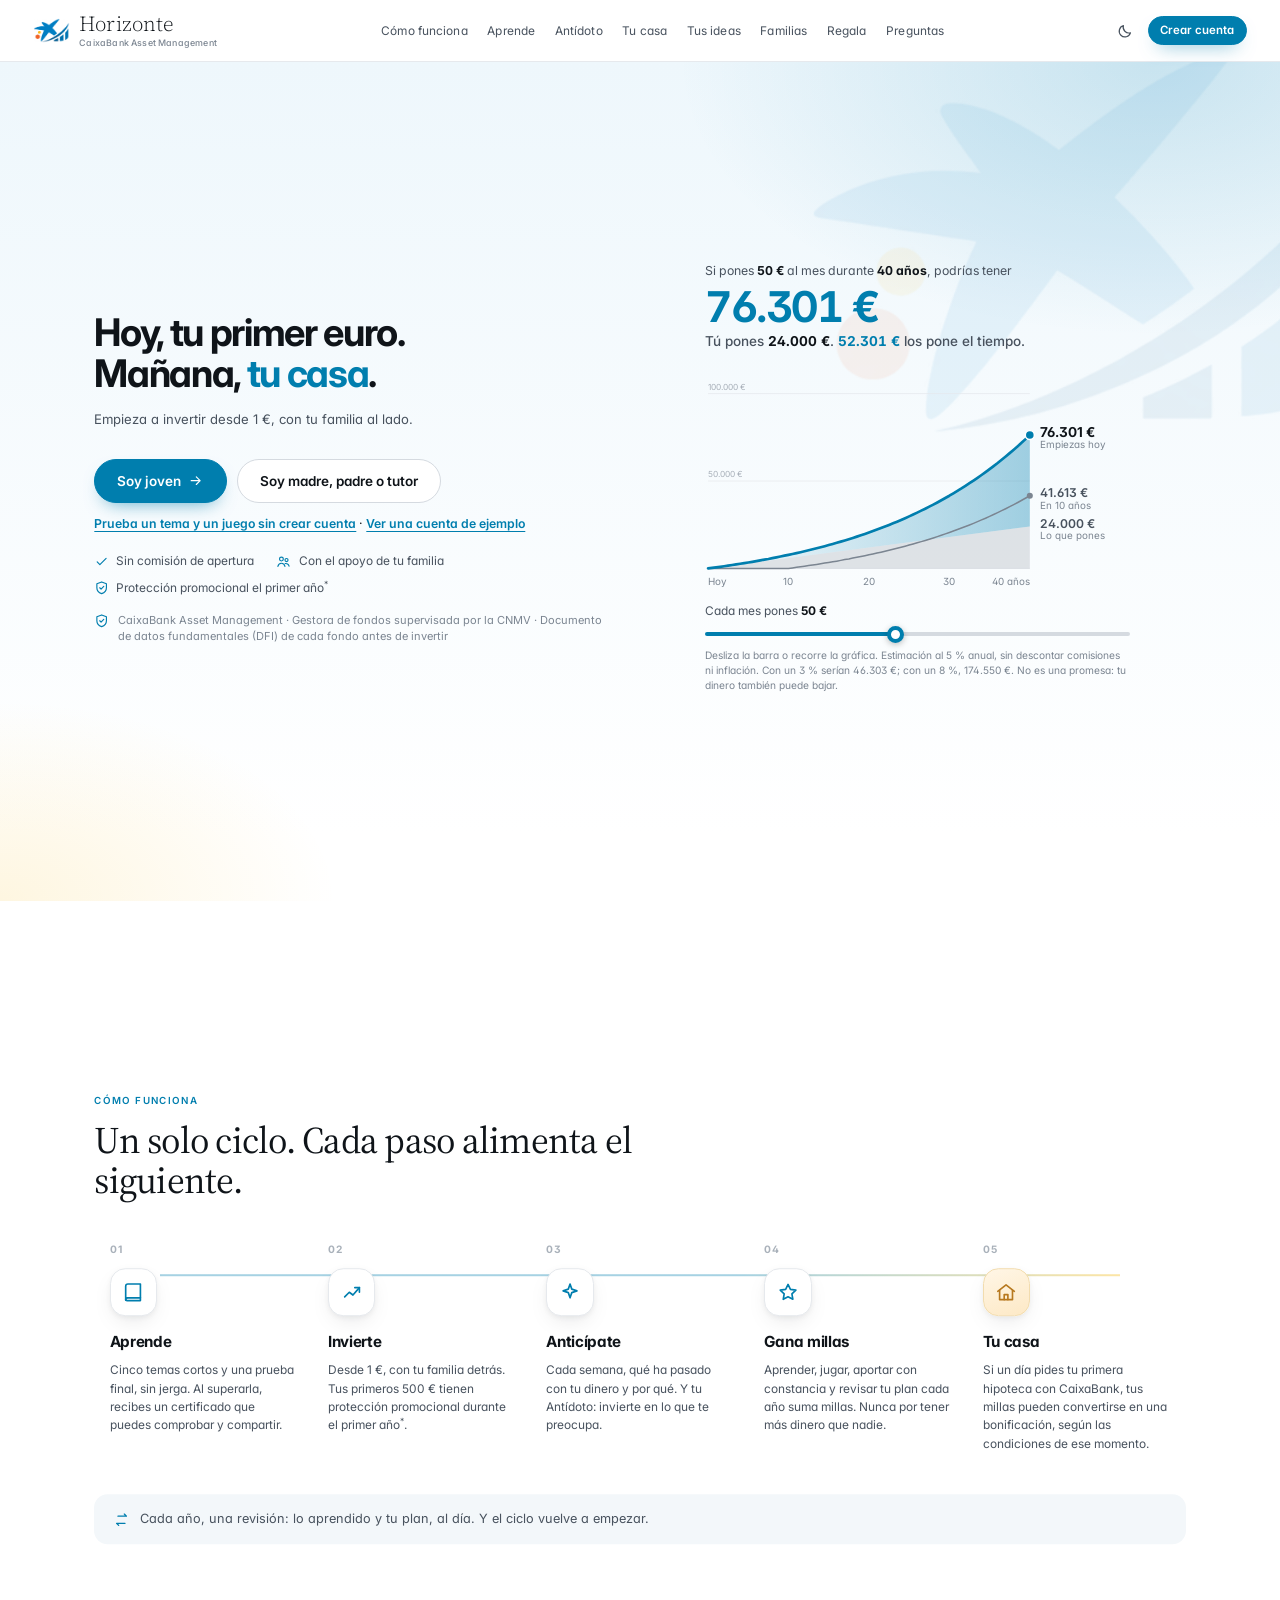
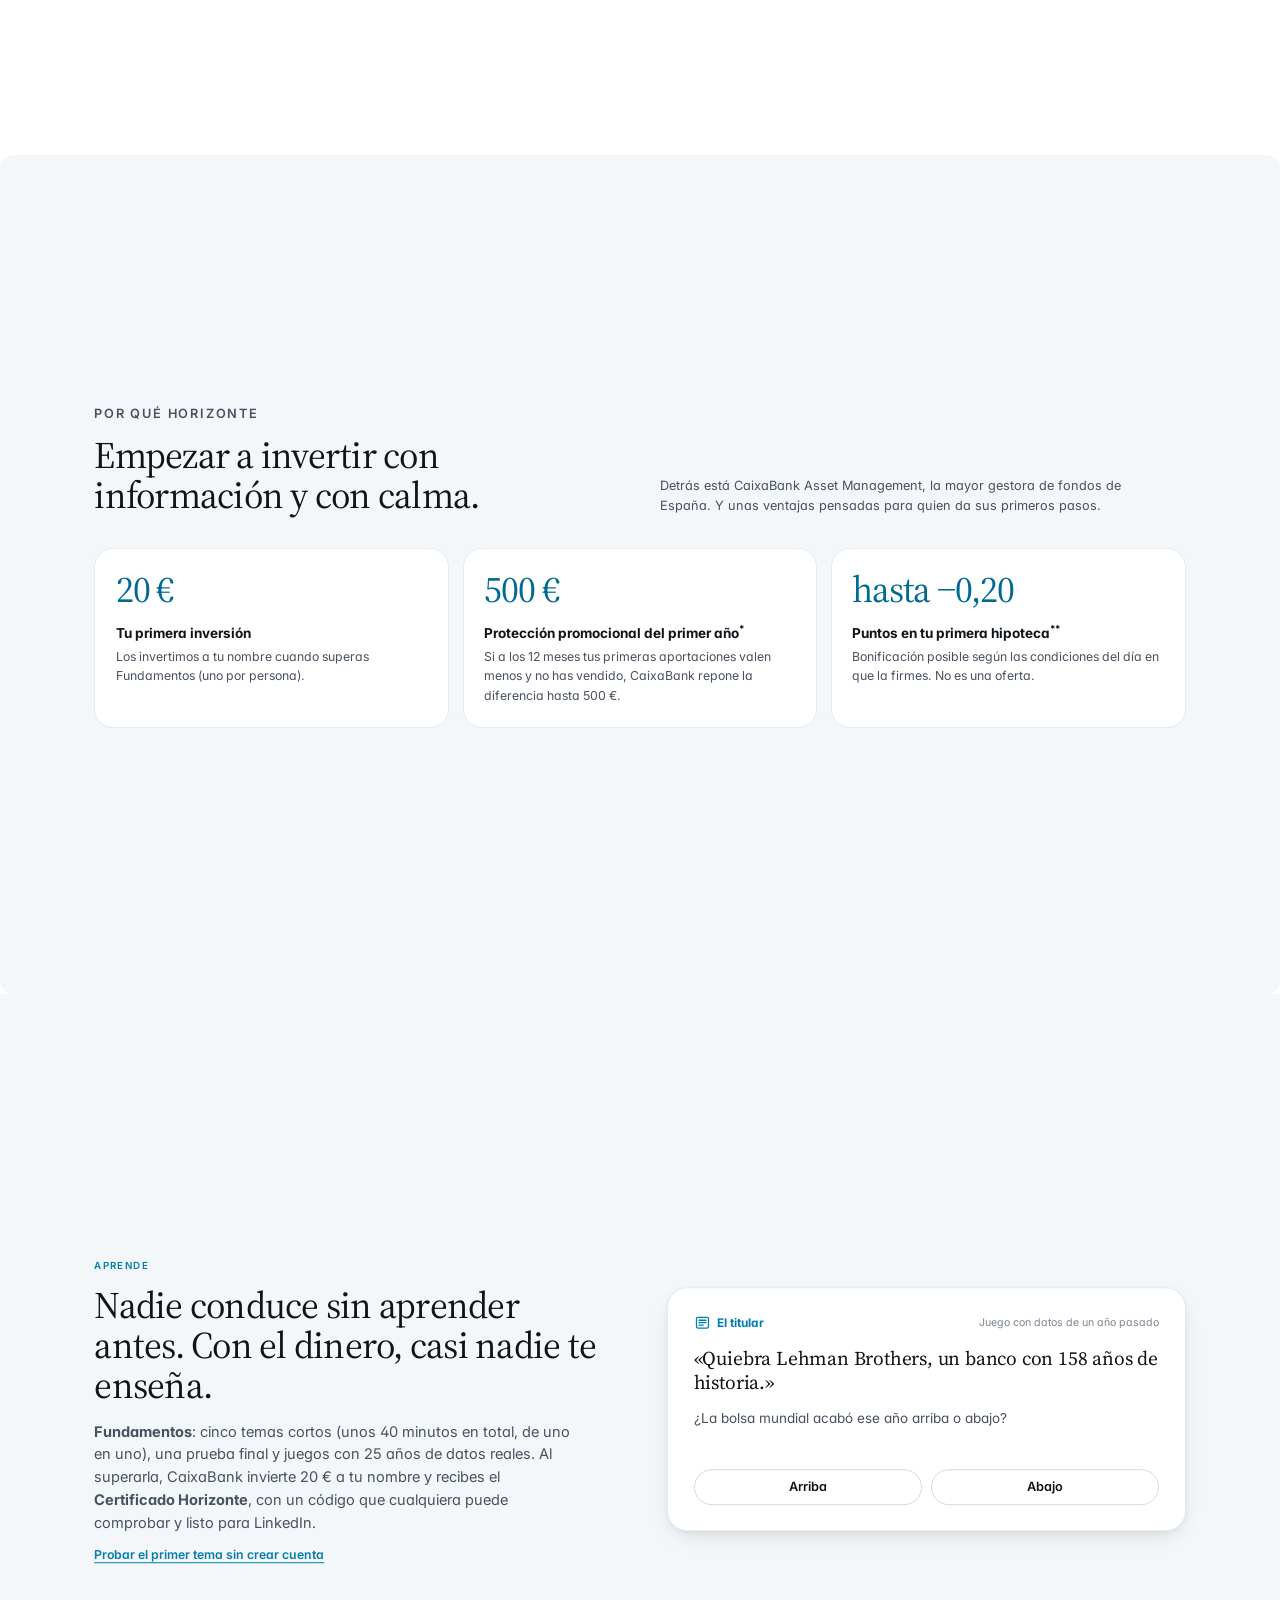
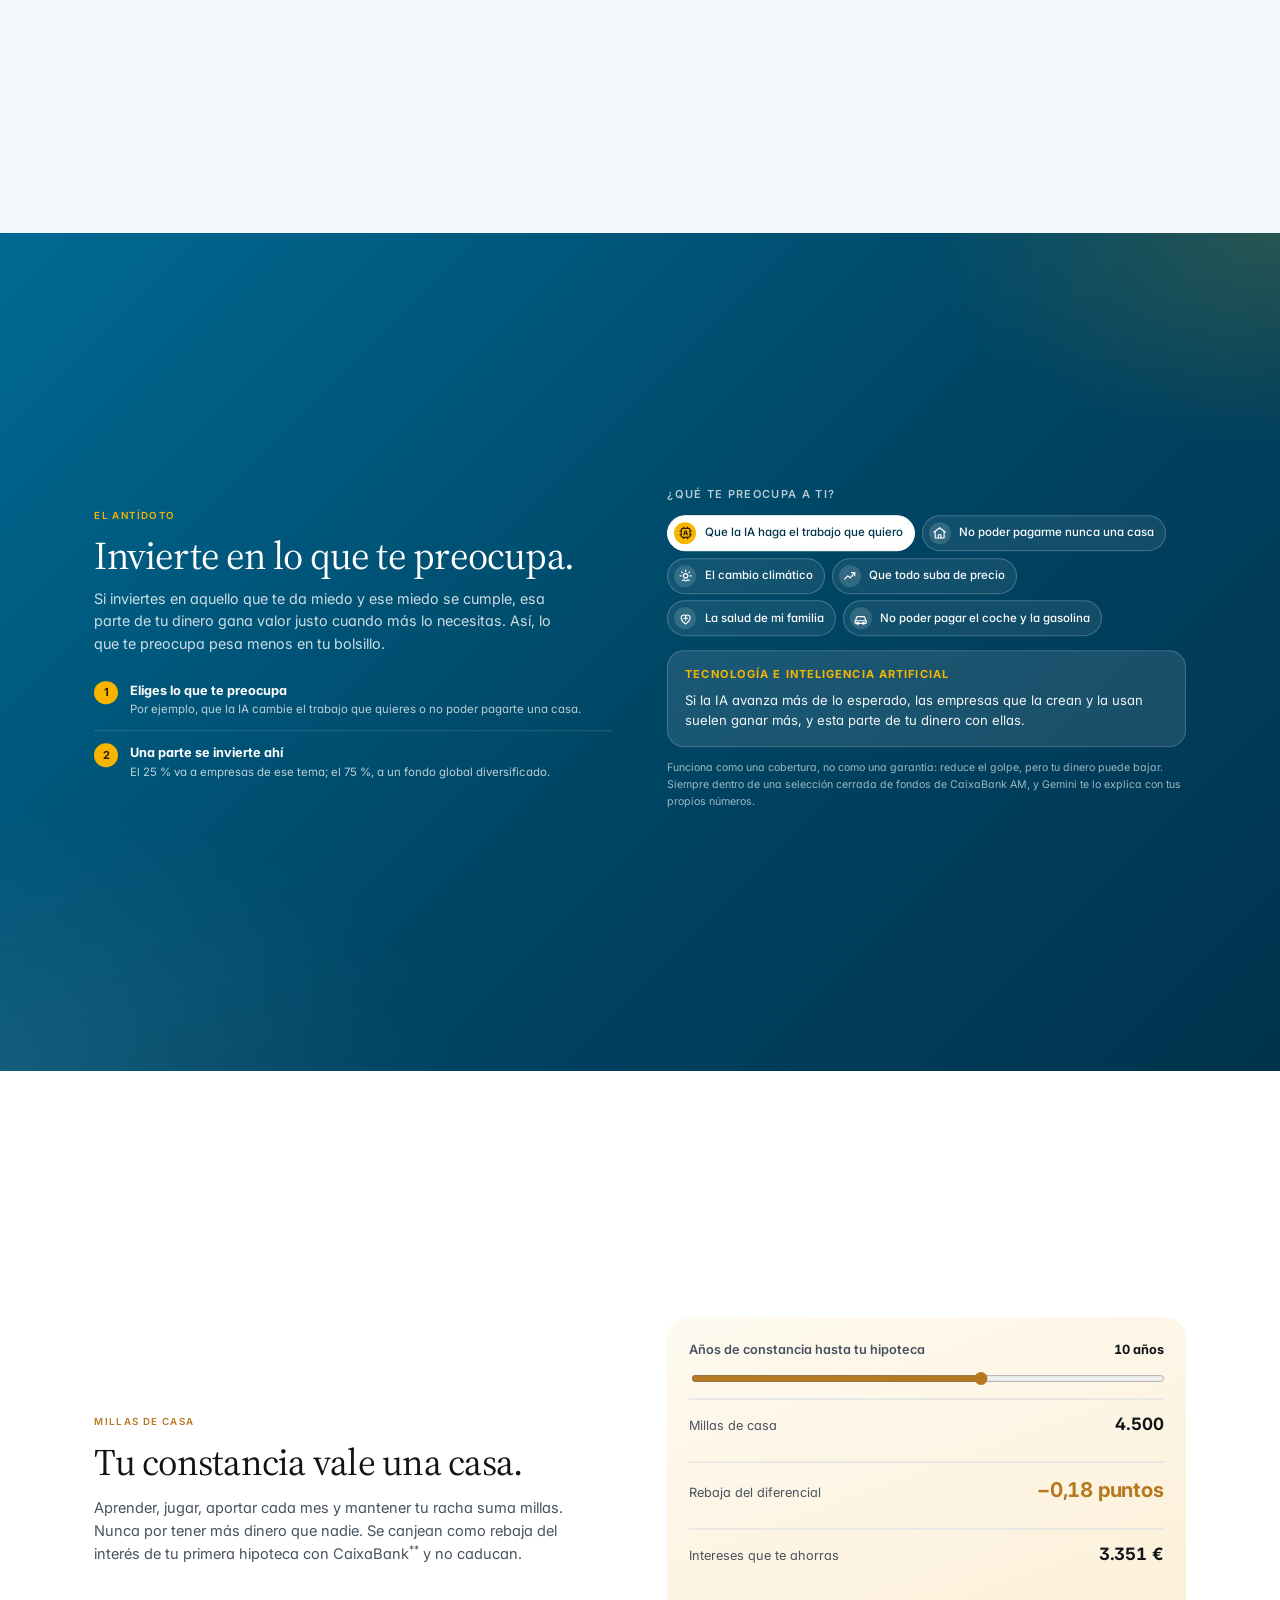
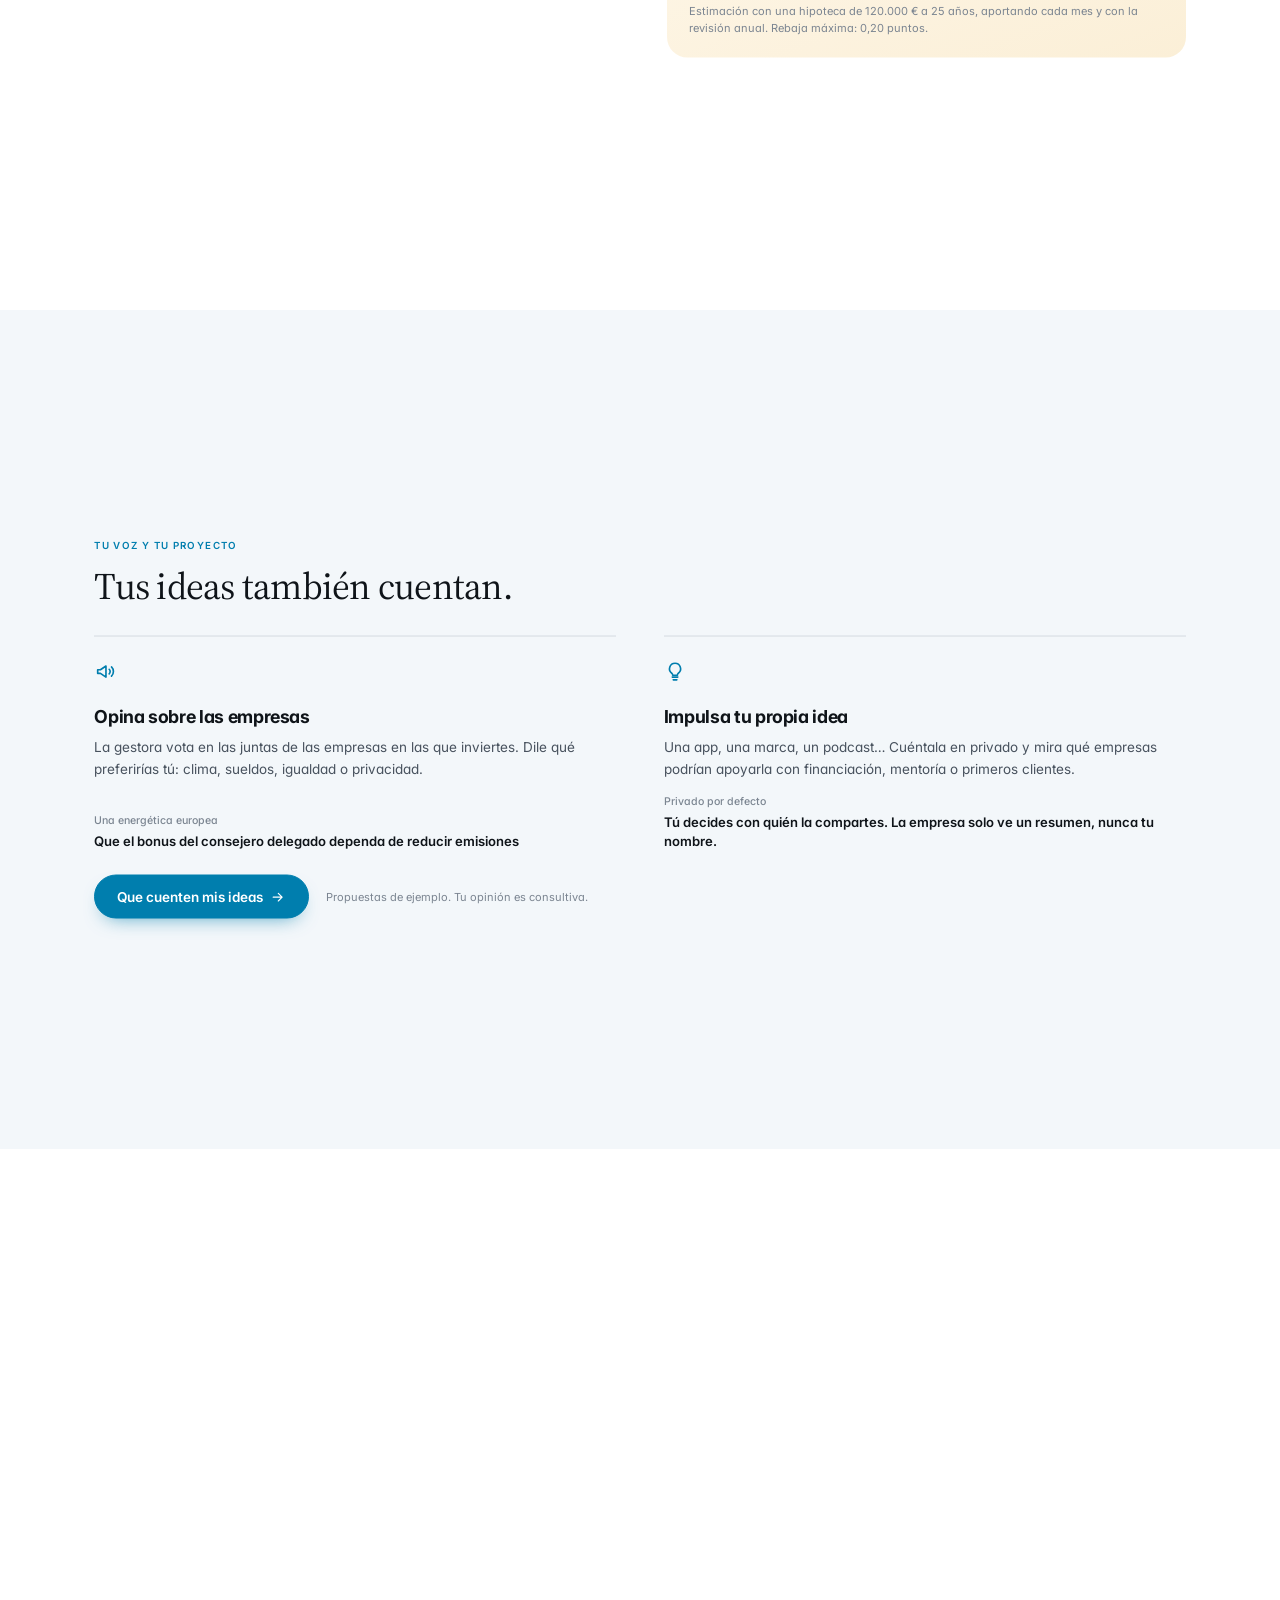
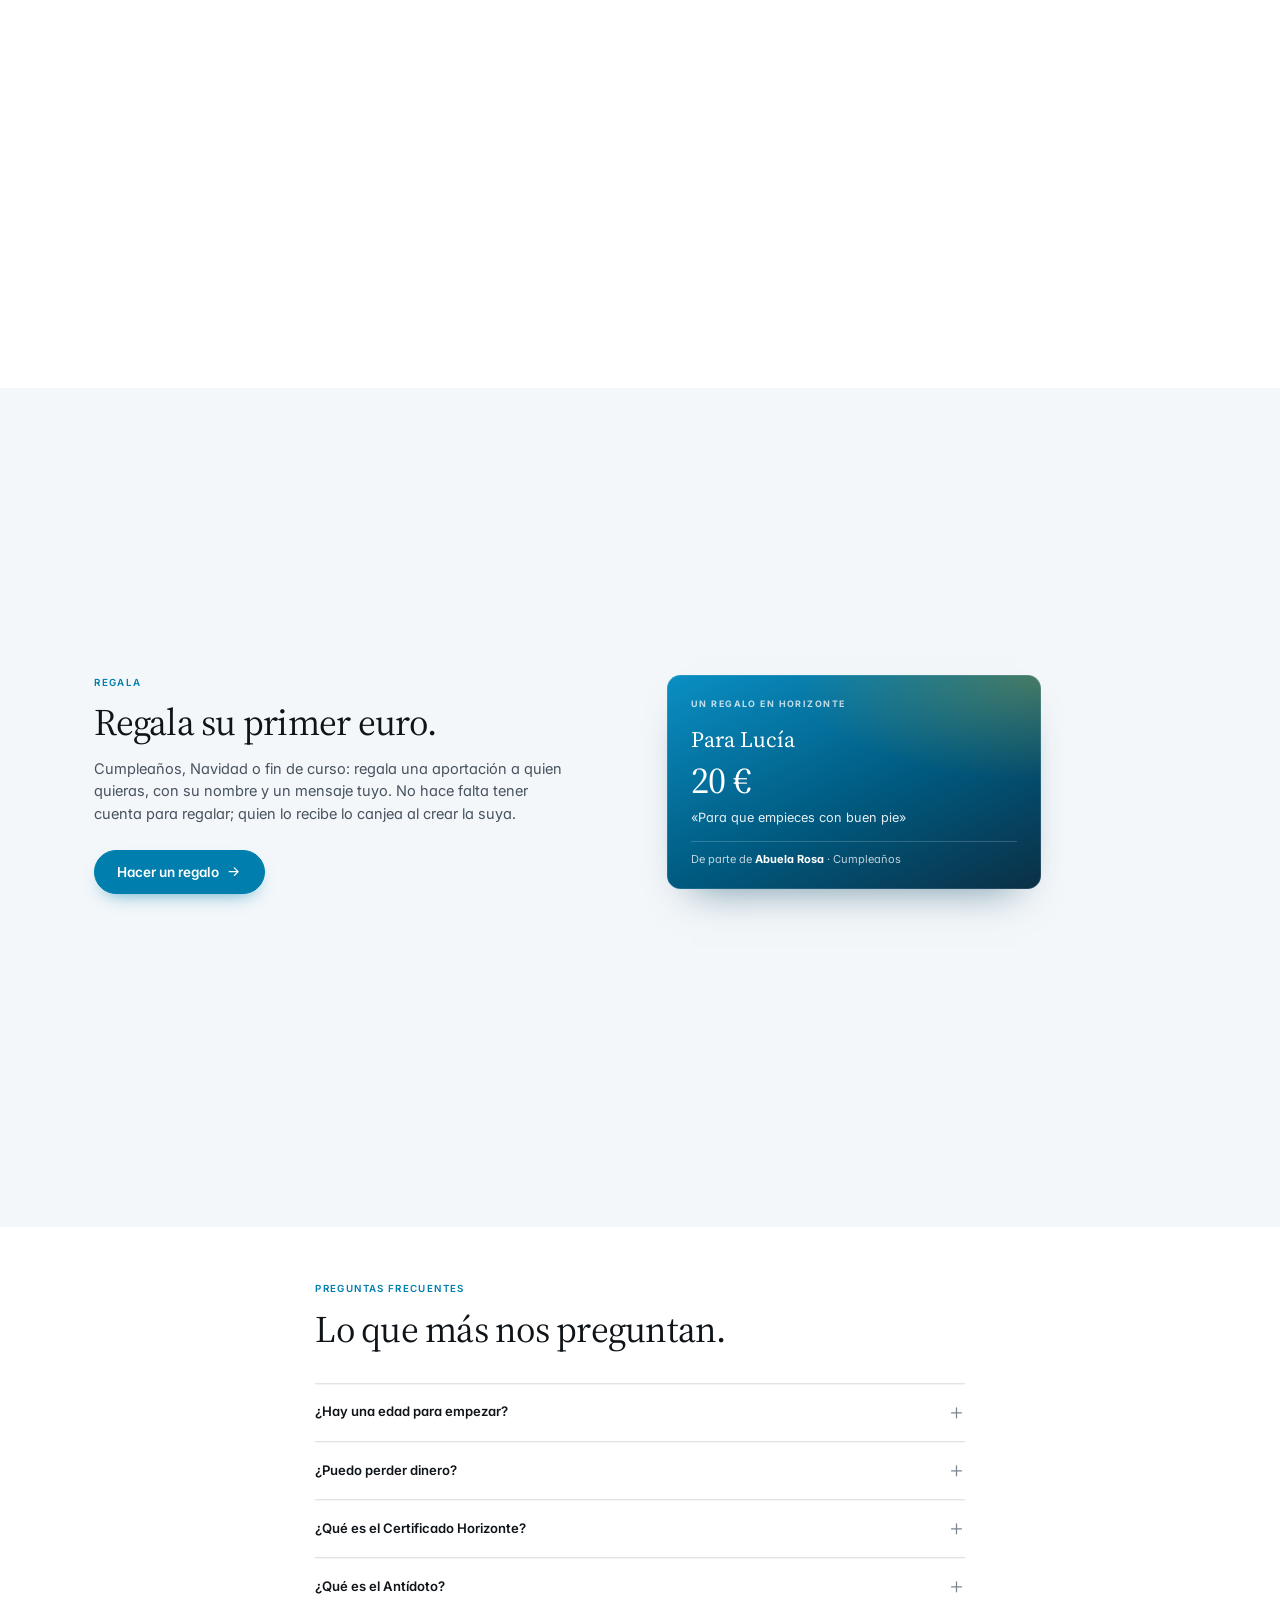
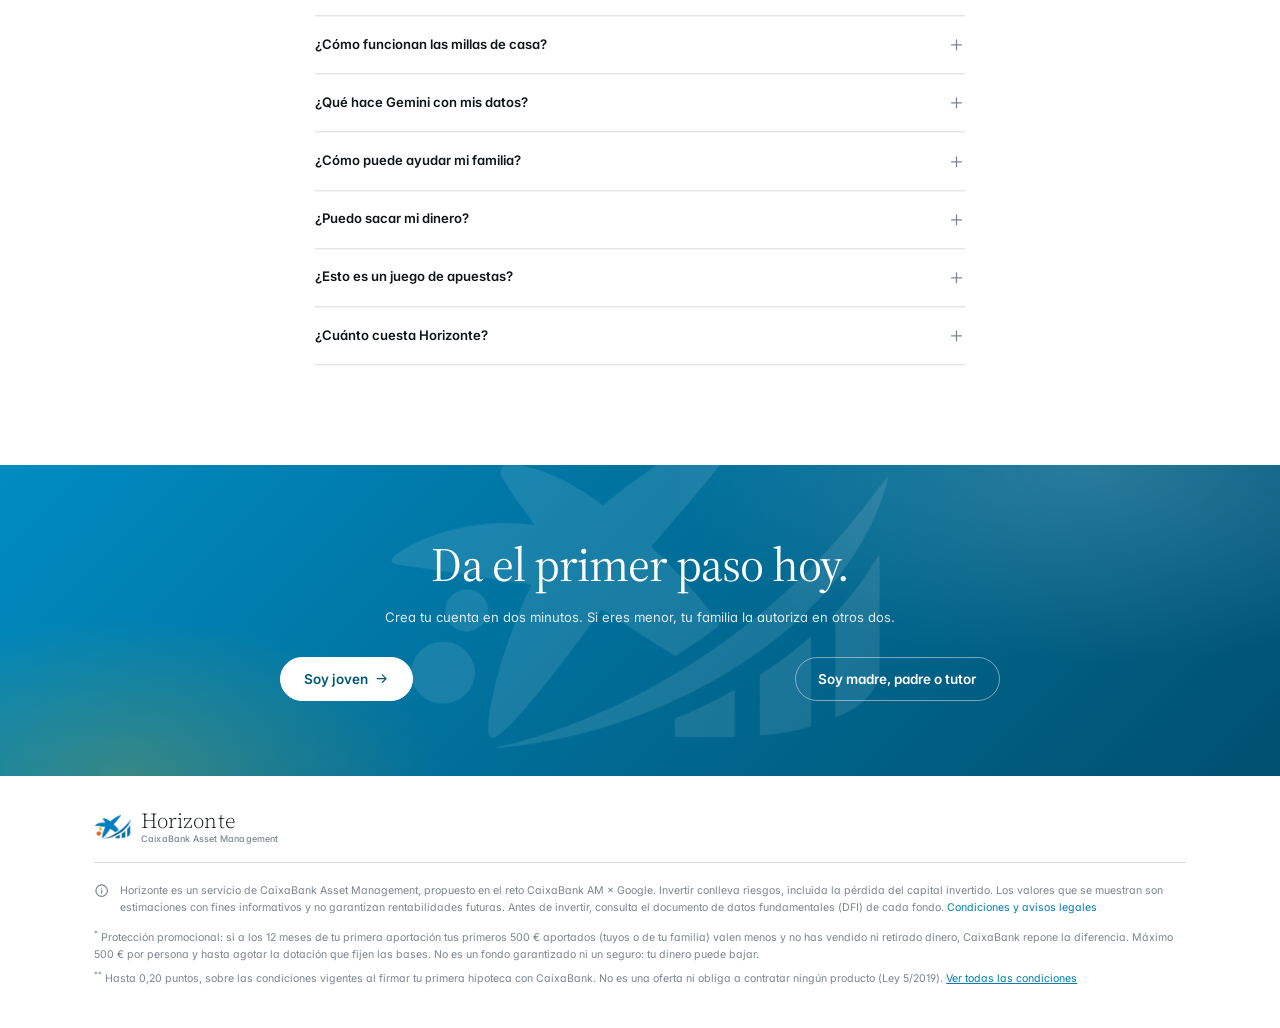
==== commit 202528bd: "Menos texto repetido" ====
--- a/index.html
+++ b/index.html
@@ -18,23 +18,23 @@
     <link rel="preconnect" href="https://fonts.gstatic.com" crossorigin>
     <link href="https://fonts.googleapis.com/css2?family=Inter:wght@300..800&family=Source+Serif+4:ital,opsz,wght@0,8..60,300..600;1,8..60,300..600&display=swap" rel="stylesheet">
     <script>try { const t = localStorage.getItem("hz2_theme") || (matchMedia("(prefers-color-scheme: dark)").matches ? "dark" : "light"); document.documentElement.dataset.theme = t; document.querySelector('meta[name="theme-color"]').content = t === "dark" ? "#0b1218" : "#ffffff"; } catch (e) { document.documentElement.dataset.theme = "light"; }</script>
-    <link rel="stylesheet" href="styles.css?v=66">
+    <link rel="stylesheet" href="styles.css?v=67">
 </head>
 <body>
     <div id="app"></div>
     <div id="gem"></div>
     <div id="sheet"></div>
     <div id="toasts" aria-live="polite"></div>
-    <script src="config.js?v=66"></script>
-    <script src="data.js?v=66"></script>
-    <script src="gemini.js?v=66"></script>
-    <script src="amigos.js?v=66"></script>
-    <script src="comunidad.js?v=66"></script>
-    <script src="cuenta.js?v=66"></script>
-    <script src="regalos.js?v=66"></script>
-    <script src="mercado.js?v=66"></script>
-    <script src="asistente.js?v=66"></script>
-    <script src="app.js?v=66"></script>
+    <script src="config.js?v=67"></script>
+    <script src="data.js?v=67"></script>
+    <script src="gemini.js?v=67"></script>
+    <script src="amigos.js?v=67"></script>
+    <script src="comunidad.js?v=67"></script>
+    <script src="cuenta.js?v=67"></script>
+    <script src="regalos.js?v=67"></script>
+    <script src="mercado.js?v=67"></script>
+    <script src="asistente.js?v=67"></script>
+    <script src="app.js?v=67"></script>
     <script>if ("serviceWorker" in navigator) addEventListener("load", () => navigator.serviceWorker.register("sw.js", { updateViaCache: "none" }).catch(() => {}));</script>
 </body>
 </html>
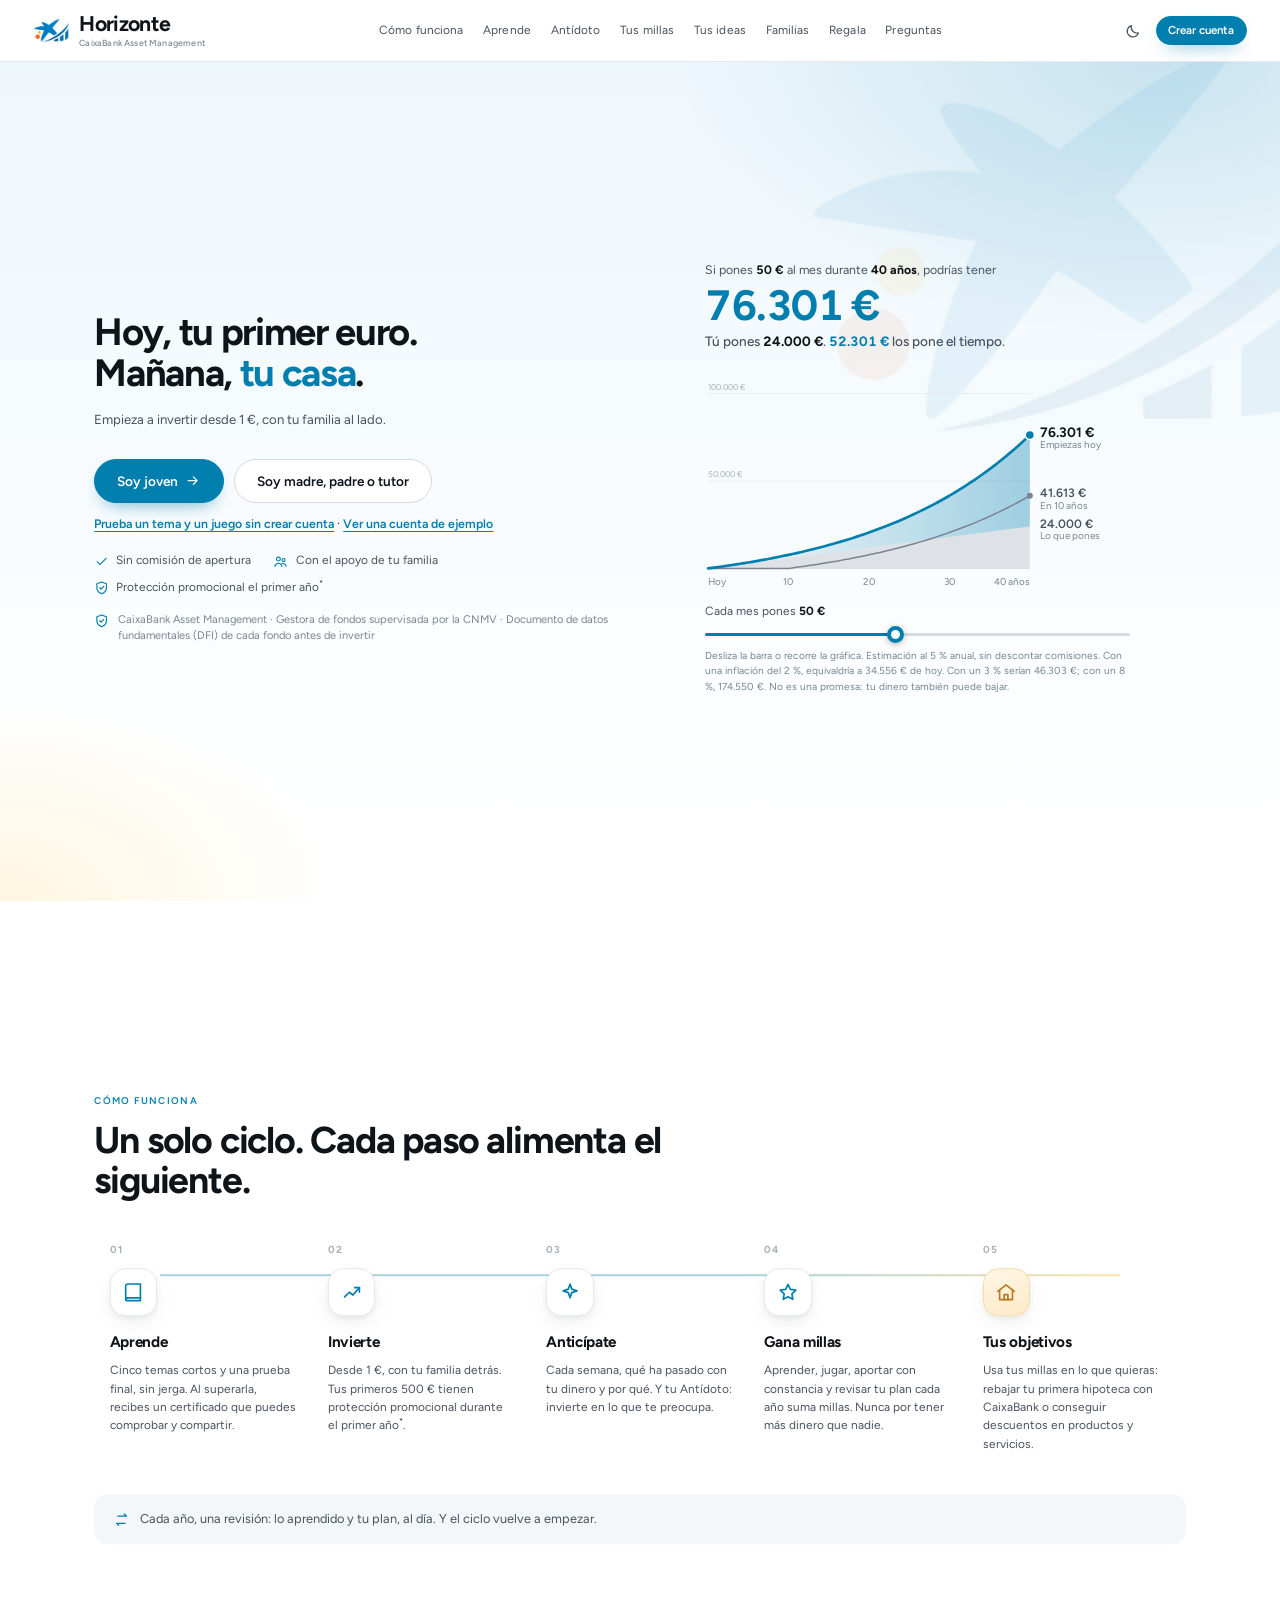
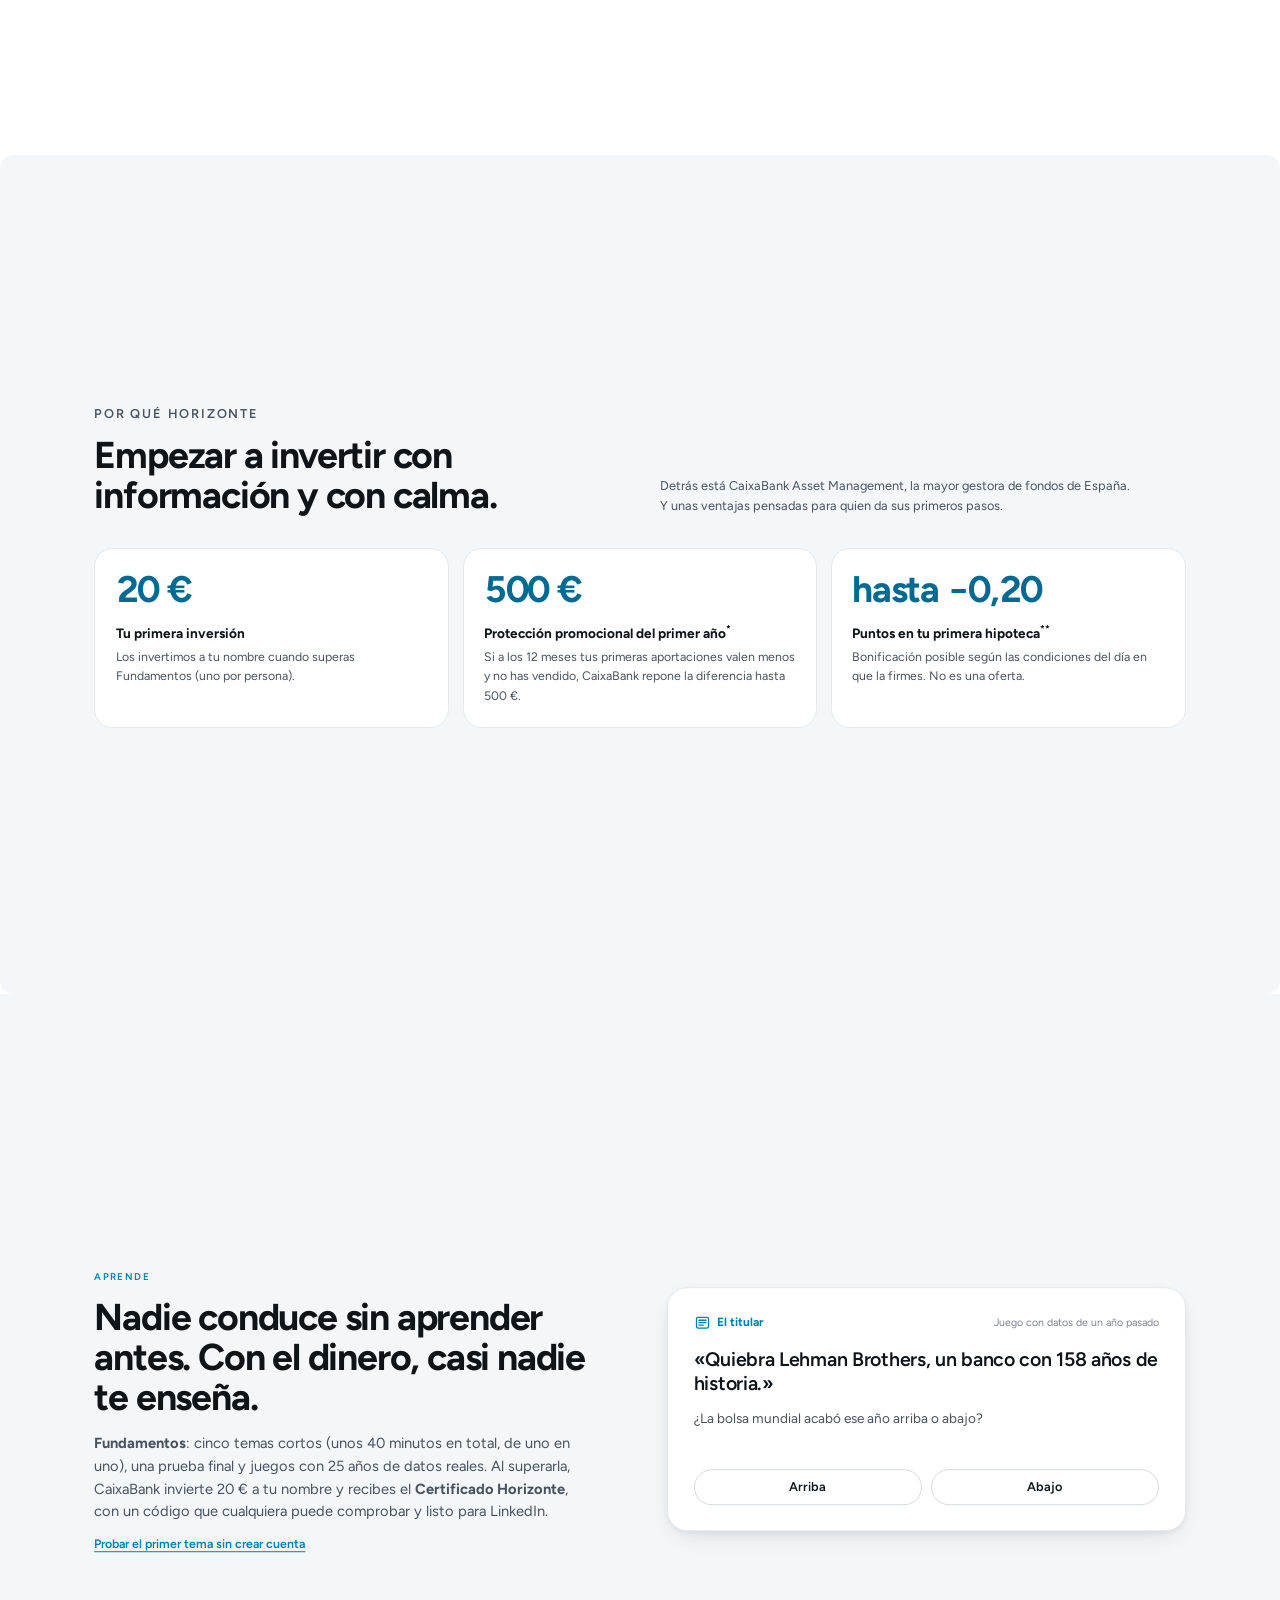
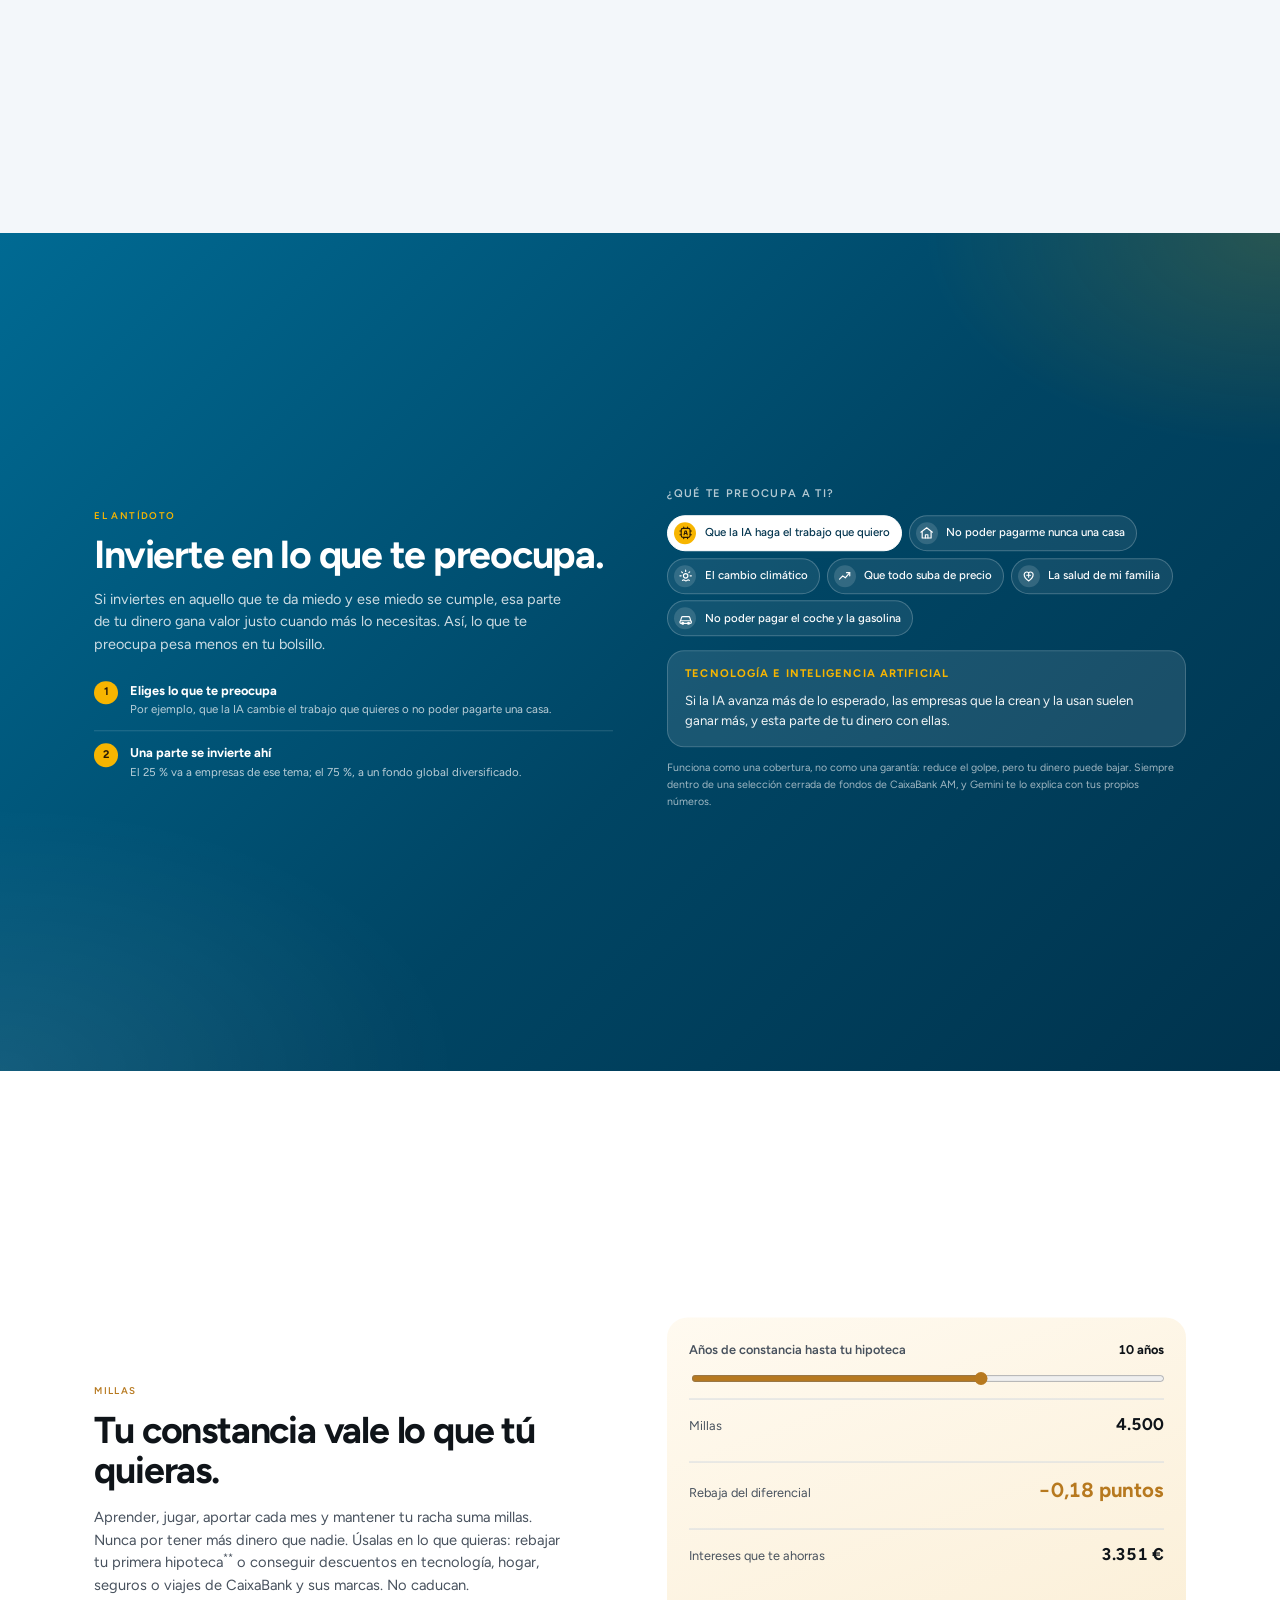
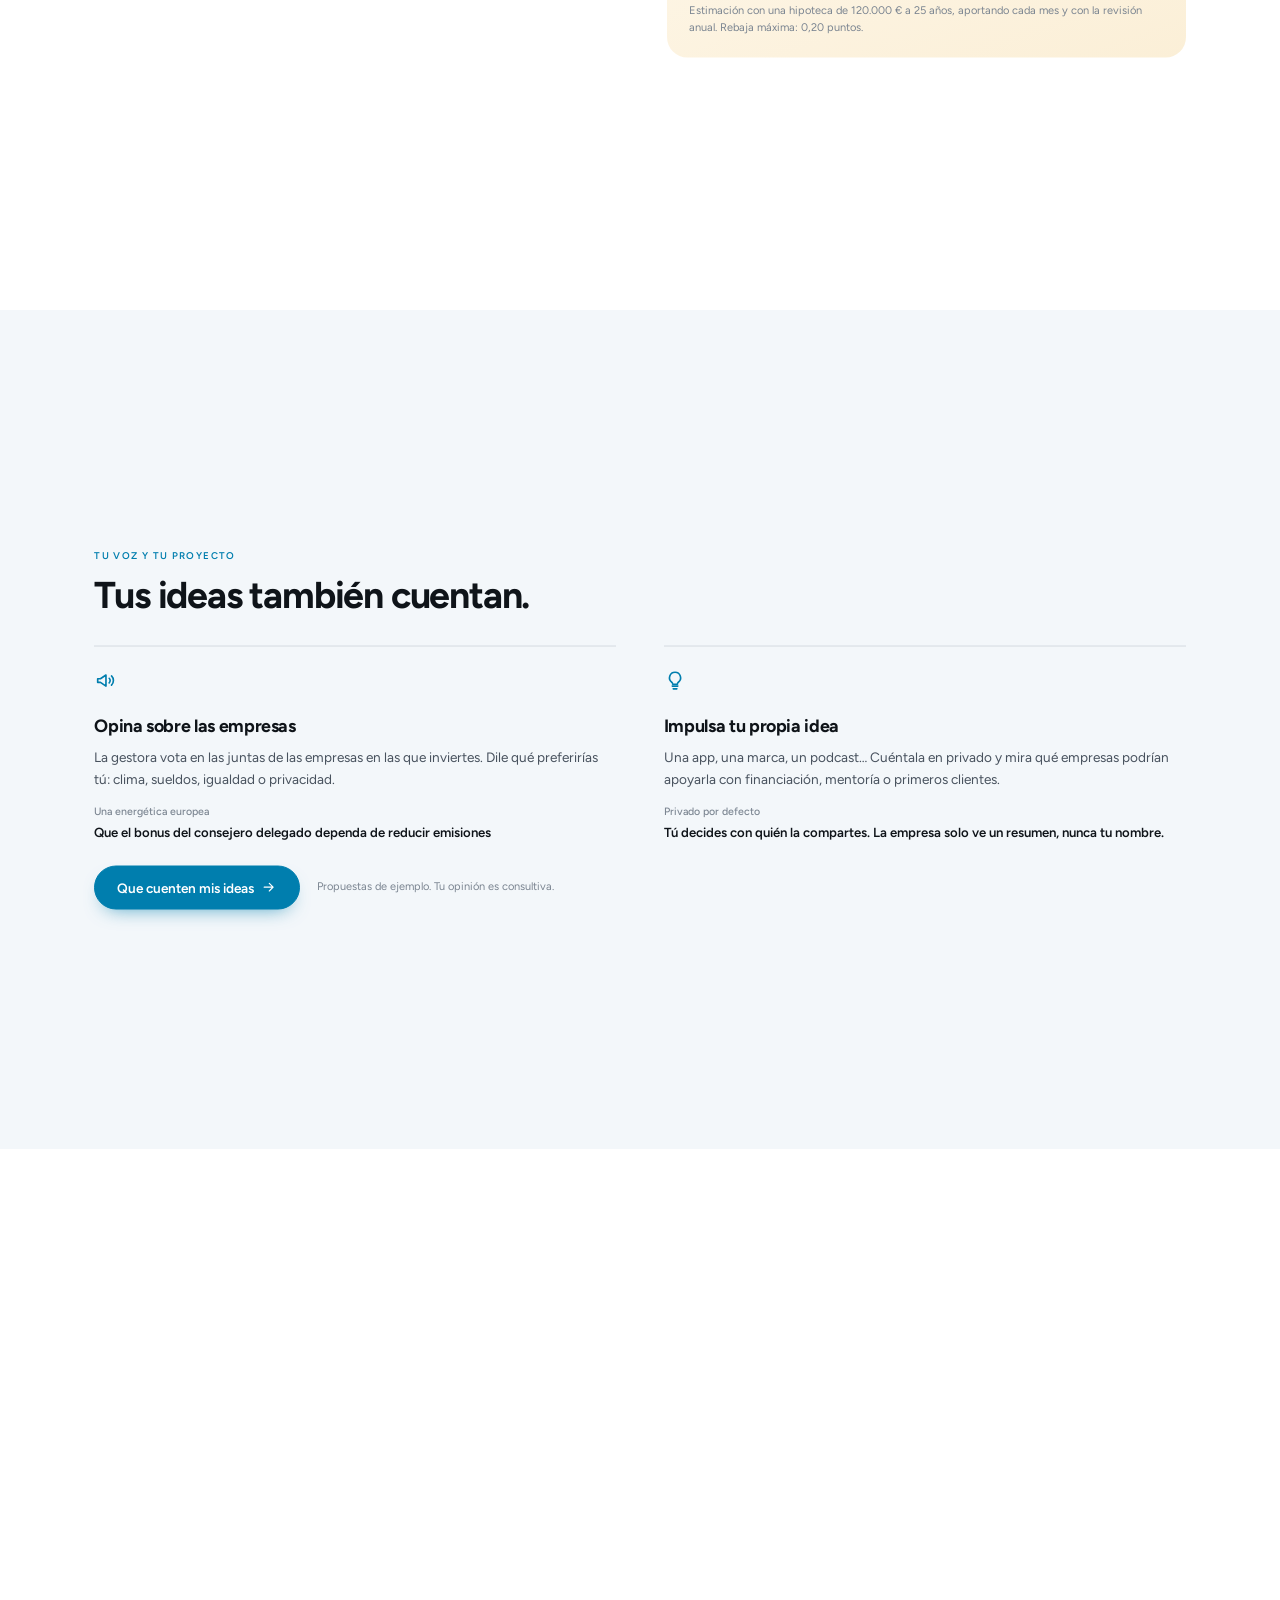
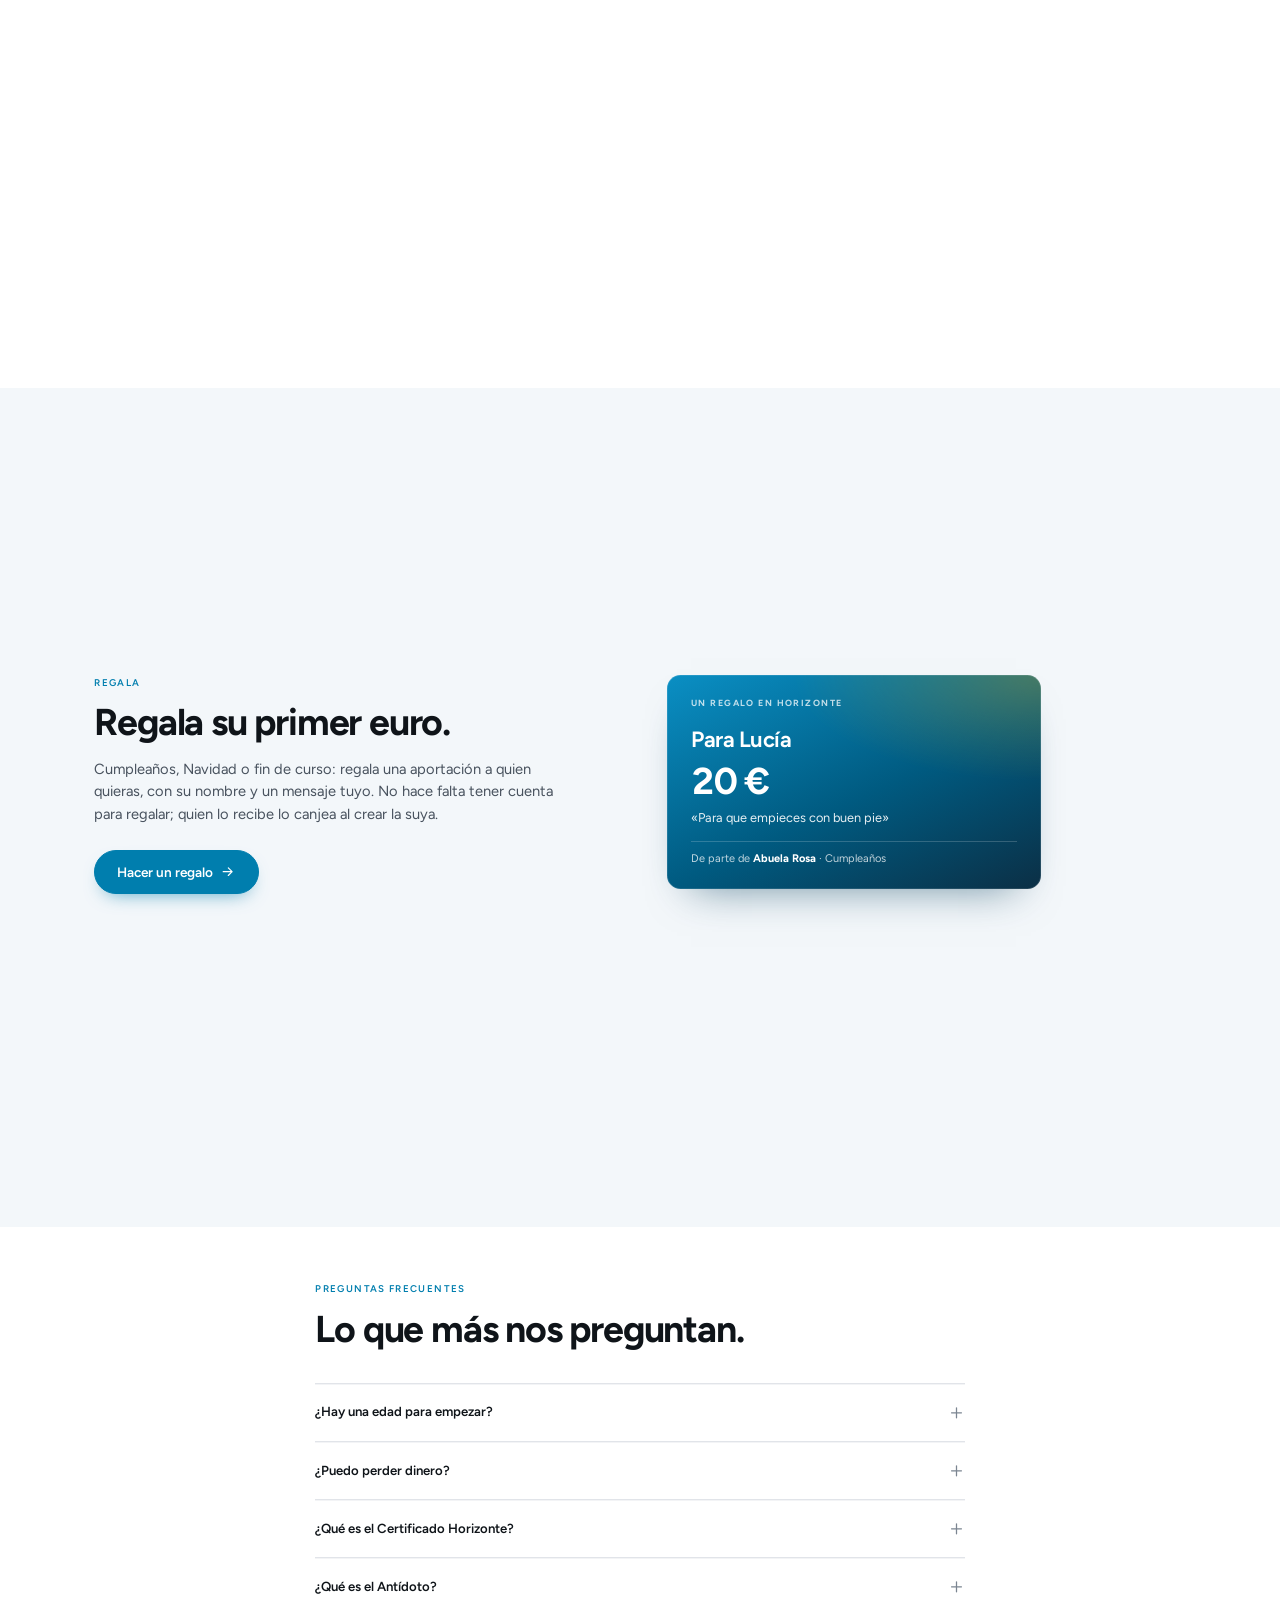
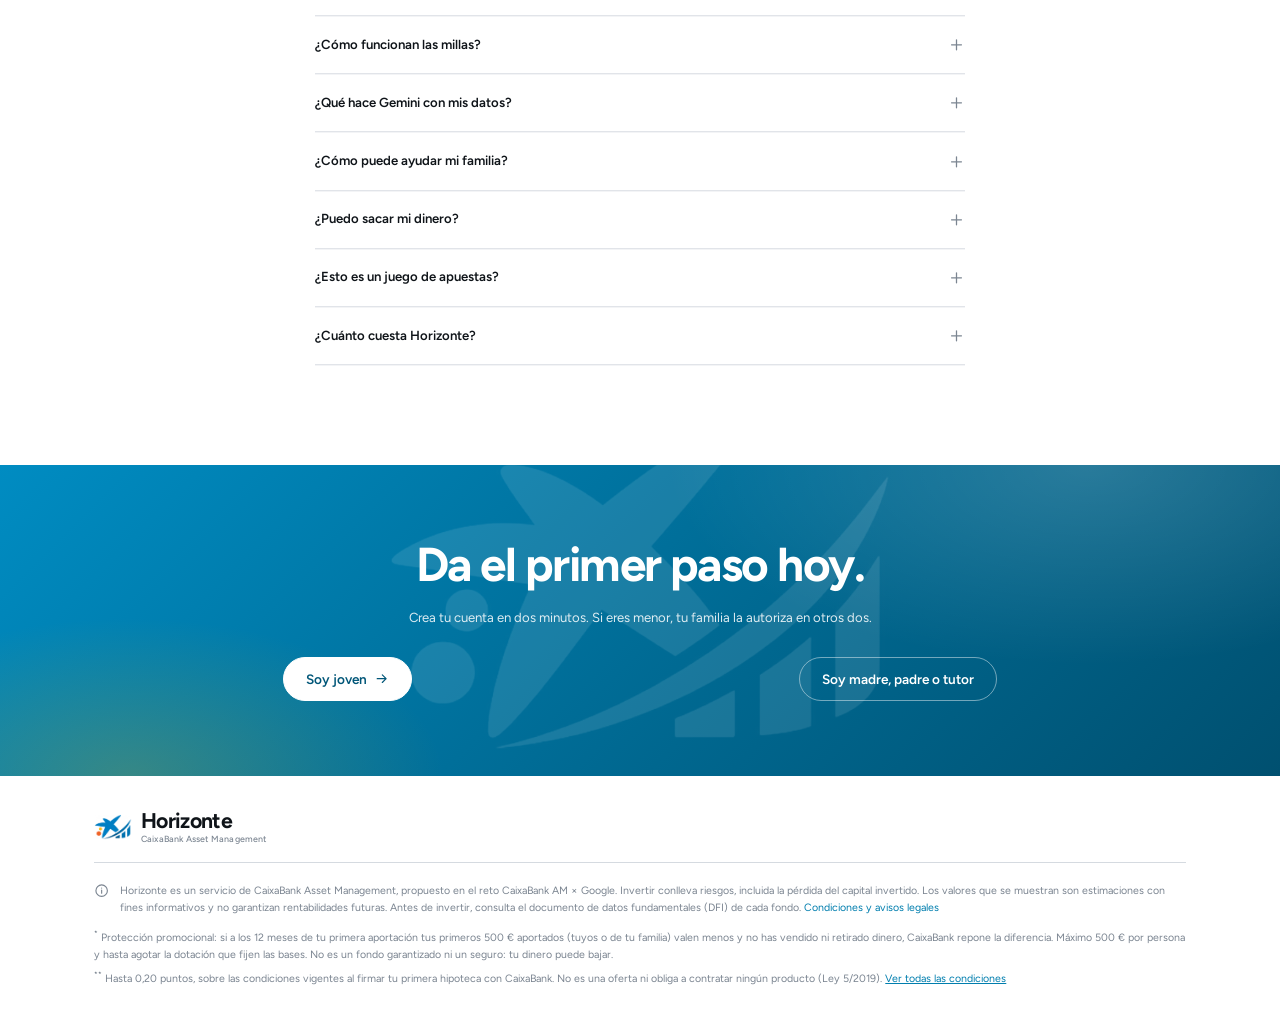
==== commit de8fab96: "Tus millas con catalogo, casa con inflacion y nueva letra" ====
--- a/index.html
+++ b/index.html
@@ -16,25 +16,26 @@
     <link rel="apple-touch-icon" href="icons/apple-touch-icon.png">
     <link rel="preconnect" href="https://fonts.googleapis.com">
     <link rel="preconnect" href="https://fonts.gstatic.com" crossorigin>
-    <link href="https://fonts.googleapis.com/css2?family=Inter:wght@300..800&family=Source+Serif+4:ital,opsz,wght@0,8..60,300..600;1,8..60,300..600&display=swap" rel="stylesheet">
+    <link href="https://fonts.googleapis.com/css2?family=Figtree:ital,wght@0,400..900;1,400..700&display=swap" rel="stylesheet">
     <script>try { const t = localStorage.getItem("hz2_theme") || (matchMedia("(prefers-color-scheme: dark)").matches ? "dark" : "light"); document.documentElement.dataset.theme = t; document.querySelector('meta[name="theme-color"]').content = t === "dark" ? "#0b1218" : "#ffffff"; } catch (e) { document.documentElement.dataset.theme = "light"; }</script>
-    <link rel="stylesheet" href="styles.css?v=67">
+    <link rel="stylesheet" href="styles.css?v=68">
 </head>
 <body>
     <div id="app"></div>
     <div id="gem"></div>
     <div id="sheet"></div>
     <div id="toasts" aria-live="polite"></div>
-    <script src="config.js?v=67"></script>
-    <script src="data.js?v=67"></script>
-    <script src="gemini.js?v=67"></script>
-    <script src="amigos.js?v=67"></script>
-    <script src="comunidad.js?v=67"></script>
-    <script src="cuenta.js?v=67"></script>
-    <script src="regalos.js?v=67"></script>
-    <script src="mercado.js?v=67"></script>
-    <script src="asistente.js?v=67"></script>
-    <script src="app.js?v=67"></script>
+    <script src="config.js?v=68"></script>
+    <script src="data.js?v=68"></script>
+    <script src="gemini.js?v=68"></script>
+    <script src="amigos.js?v=68"></script>
+    <script src="comunidad.js?v=68"></script>
+    <script src="cuenta.js?v=68"></script>
+    <script src="regalos.js?v=68"></script>
+    <script src="millas.js?v=68"></script>
+    <script src="mercado.js?v=68"></script>
+    <script src="asistente.js?v=68"></script>
+    <script src="app.js?v=68"></script>
     <script>if ("serviceWorker" in navigator) addEventListener("load", () => navigator.serviceWorker.register("sw.js", { updateViaCache: "none" }).catch(() => {}));</script>
 </body>
 </html>
--- a/styles.css
+++ b/styles.css
@@ -1,6 +1,6 @@
 /* Horizonte v2 · sistema de diseño
    Base blanca y gris muy claro, azul CaixaBank para las acciones, verde y rojo para subidas y bajadas,
-   dorado para las millas de casa. Tipografía Inter; la marca usa Source Serif 4. */
+   dorado para las millas. Tipografía Figtree. */
 
 :root {
     --blue: #007eae; --blue-600: #006a93; --blue-700: #005678; --blue-50: #eef7fb; --blue-100: #d6ebf4;
@@ -11,8 +11,8 @@
     --shadow-1: 0 1px 2px rgba(15, 20, 25, .04), 0 1px 1px rgba(15, 20, 25, .03);
     --shadow-2: 0 10px 30px -12px rgba(15, 20, 25, .18), 0 2px 6px rgba(15, 20, 25, .05);
     --side: 256px; --tab: 64px;
-    font-family: Inter, -apple-system, BlinkMacSystemFont, "Segoe UI", Roboto, Arial, sans-serif;
-    font-feature-settings: "cv11", "ss01";
+    --font: Figtree, -apple-system, "Segoe UI", Roboto, Arial, sans-serif;
+    font-family: Figtree, -apple-system, BlinkMacSystemFont, "Segoe UI", Roboto, Arial, sans-serif;
     color: var(--ink); -webkit-font-smoothing: antialiased; text-rendering: optimizeLegibility;
 }
 * { box-sizing: border-box; }
@@ -35,7 +35,7 @@
 .brand-star { height: 30px; width: auto; display: block; }
 .brand-text { display: flex; flex-direction: column; gap: 5px; }
 .brand-sub { font-size: 10.5px; font-weight: 500; letter-spacing: .02em; color: var(--ink-3); line-height: 1; white-space: nowrap; }
-.brand-word { font-family: "Source Serif 4", Georgia, serif; font-optical-sizing: auto; font-size: 25px; font-weight: 300; letter-spacing: .004em; line-height: 1; }
+.brand-word { font-family: var(--font); font-weight: 650; font-optical-sizing: auto; font-size: 25px; font-weight: 300; letter-spacing: .004em; line-height: 1; }
 
 /* ---------------------------------------------------------------- botones y controles */
 .btn { display: inline-flex; align-items: center; justify-content: center; gap: 8px; min-height: 42px; padding: 0 18px; border-radius: 999px; border: 1px solid var(--line-2); background: var(--surface); color: var(--ink); font: inherit; font-size: 15px; font-weight: 600; cursor: pointer; text-decoration: none; white-space: nowrap; transition: background .15s, border-color .15s, box-shadow .15s, transform .08s; }
@@ -133,7 +133,7 @@
 .auth { min-height: 100vh; background: var(--page); padding-bottom: 48px; }
 .auth-top { display: flex; align-items: center; justify-content: space-between; max-width: 1160px; margin: 0 auto; padding: 18px 24px; }
 .auth-card { max-width: 480px; margin: 24px auto 0; padding: 36px; background: var(--surface); border-radius: var(--r-lg); box-shadow: var(--shadow-2); }
-.auth-card h1 { font-family: "Source Serif 4", Georgia, serif; font-size: 32px; font-weight: 400; letter-spacing: -.02em; margin-top: 4px; }
+.auth-card h1 { font-family: var(--font); font-weight: 650; font-size: 32px; font-weight: 400; letter-spacing: -.02em; margin-top: 4px; }
 .auth-card .sub { color: var(--ink-2); margin: 8px 0 26px; }
 .auth-card .btn.ghost.block { margin-top: -6px; }
 .auth-steps { list-style: none; padding: 0; margin: 0 0 28px; display: flex; gap: 8px; }
@@ -169,7 +169,7 @@
 .main { margin-left: var(--side); min-height: 100vh; outline: none; }
 .page { max-width: 1120px; margin: 0 auto; padding: 40px 44px 64px; }
 .page-h { display: flex; align-items: flex-end; justify-content: space-between; gap: 20px; margin-bottom: 28px; }
-.page-h h1 { font-family: "Source Serif 4", Georgia, serif; font-size: 36px; font-weight: 400; letter-spacing: -.02em; }
+.page-h h1 { font-family: var(--font); font-weight: 650; font-size: 36px; font-weight: 400; letter-spacing: -.02em; }
 .page-h p { color: var(--ink-2); margin-top: 6px; max-width: 680px; font-size: 16px; }
 
 /* rejilla y tarjetas */
@@ -351,7 +351,7 @@
 
 /* ---------------------------------------------------------------- landing: horizonte (azul CaixaBank, claro y limpio) */
 :root { --night: #00334d; --night-2: #00455f; --sun: #f7b500; --sun-2: #ee7b1f; --blue-soft: #f2f8fc; }
-.serif { font-family: "Source Serif 4", Georgia, serif; font-weight: 400 !important; letter-spacing: -.02em !important; }
+.serif { font-family: var(--font); font-weight: 650 !important; letter-spacing: -.02em !important; }
 .btn.gold { background: linear-gradient(180deg, #f9c93d, var(--sun)); border-color: transparent; color: #2a1a04; box-shadow: 0 8px 22px -12px rgba(247, 181, 0, .6); }
 .btn.gold:hover { background: linear-gradient(180deg, #fad25a, #f2bb12); }
 .btn.white { background: #fff; border-color: #fff; color: var(--blue-700); }
@@ -369,7 +369,7 @@
 .hz-hero-in { position: relative; z-index: 2; width: 100%; display: grid; grid-template-columns: .98fr 1.02fr; gap: 48px; align-items: center; }
 .hz-kicker { display: inline-flex; align-items: center; gap: 9px; padding: 6px 14px 6px 9px; margin-bottom: 22px; border-radius: 999px; background: var(--surface); border: 1px solid var(--blue-100); color: var(--blue-700); font-size: 12.5px; font-weight: 600; letter-spacing: .02em; box-shadow: var(--shadow-1); }
 .hz-kicker img { height: 18px; width: auto; display: block; }
-.hz-copy h1 { font-family: Inter, system-ui, sans-serif; font-weight: 700; font-size: clamp(34px, 3.9vw, 54px); line-height: 1.08; letter-spacing: -.035em; color: var(--ink); }
+.hz-copy h1 { font-family: var(--font); font-weight: 700; font-size: clamp(34px, 3.9vw, 54px); line-height: 1.08; letter-spacing: -.035em; color: var(--ink); }
 .hz-copy h1 em { font-style: normal; font-weight: 700; color: var(--blue); }
 .hz-lead { font-size: clamp(16.5px, 1.3vw, 18.5px); line-height: 1.6; color: var(--ink-2); margin-top: 18px; max-width: 480px; }
 .hz-trust { list-style: none; margin: 22px 0 0; padding: 0; display: flex; flex-wrap: wrap; gap: 10px 26px; font-size: 14px; color: var(--ink-2); }
@@ -387,7 +387,7 @@
 .hc-ring circle { fill: none; stroke-width: 9; stroke-linecap: round; }
 .hc-ring .rg-bg { stroke: #dbe9f1; } .hc-ring .rg-fg { stroke: var(--blue); transition: stroke-dashoffset .45s cubic-bezier(.2, .8, .2, 1); }
 .hc-ring p { font-size: 14px; line-height: 1.5; color: var(--ink-2); }
-.hc-ring b { display: block; font-family: "Source Serif 4", Georgia, serif; font-weight: 400; font-size: 34px; letter-spacing: -.02em; color: var(--ink); line-height: 1.1; }
+.hc-ring b { display: block; font-family: var(--font); font-weight: 650; font-size: 34px; letter-spacing: -.02em; color: var(--ink); line-height: 1.1; }
 .hc-rows > div { display: flex; align-items: baseline; justify-content: space-between; gap: 12px; padding: 13px 0; border-top: 1px solid var(--line); font-size: 14.5px; color: var(--ink-2); }
 .hc-rows > div:first-child { border-top: 0; }
 .hc-rows b { font-size: 17px; color: var(--ink); font-variant-numeric: tabular-nums; }
@@ -411,7 +411,7 @@
 .hch-legend i { width: 10px; height: 10px; border-radius: 3px; } .hch-legend .l1 { background: rgba(0, 126, 174, .35); } .hch-legend .l2 { background: linear-gradient(180deg, #f7b500, #ee7b1f); }
 .hch-foot { display: grid; grid-template-columns: 1fr 1fr; gap: 12px; margin-top: 12px; padding-top: 12px; border-top: 1px solid var(--line); }
 .hch-foot span { display: block; font-size: 12.5px; color: var(--ink-3); }
-.hch-foot b { display: block; margin-top: 2px; font-family: "Source Serif 4", Georgia, serif; font-weight: 400; font-size: 24px; letter-spacing: -.02em; color: var(--ink); font-variant-numeric: tabular-nums; }
+.hch-foot b { display: block; margin-top: 2px; font-family: var(--font); font-weight: 650; font-size: 24px; letter-spacing: -.02em; color: var(--ink); font-variant-numeric: tabular-nums; }
 .hch-foot div:first-child b { color: var(--blue-600); }
 .hz-chart .note { margin-top: 8px; font-size: 12px; }
 .hch-rate { display: flex; align-items: center; justify-content: space-between; gap: 10px; margin-top: 12px; font-size: 12.5px; color: var(--ink-3); }
@@ -419,7 +419,7 @@
 .hz-stats dl { display: grid; grid-template-columns: repeat(3, 1fr); margin: 0; }
 .hz-stats dl > div { padding: 40px 32px; border-left: 1px solid var(--line); }
 .hz-stats dl > div:first-child { padding-left: 0; border-left: 0; }
-.hz-stats dt { font-family: "Source Serif 4", Georgia, serif; font-weight: 400; font-size: clamp(38px, 4vw, 52px); letter-spacing: -.03em; line-height: 1.05; color: var(--blue-600); }
+.hz-stats dt { font-family: var(--font); font-weight: 650; font-size: clamp(38px, 4vw, 52px); letter-spacing: -.03em; line-height: 1.05; color: var(--blue-600); }
 .hz-stats dd { margin: 10px 0 0; font-size: 15px; line-height: 1.5; color: var(--ink-2); max-width: 280px; }
 .lp-sec h2.serif { font-size: clamp(32px, 4.2vw, 52px); line-height: 1.07; }
 .lp-sec { padding: 112px 0; }
@@ -440,13 +440,13 @@
 .lg-top { display: flex; justify-content: space-between; align-items: center; margin-bottom: 18px; }
 .lg-top span { display: inline-flex; align-items: center; gap: 8px; font-weight: 700; font-size: 14px; color: var(--blue); }
 .lg-top small { font-size: 12.5px; color: var(--ink-3); }
-.lp-game blockquote { margin: 0; font-family: "Source Serif 4", Georgia, serif; font-size: 26px; line-height: 1.25; letter-spacing: -.01em; }
+.lp-game blockquote { margin: 0; font-family: var(--font); font-weight: 650; font-size: 26px; line-height: 1.25; letter-spacing: -.01em; }
 .lp-game > p { margin-top: 14px; color: var(--ink-2); }
 .lg-opts { display: grid; grid-template-columns: 1fr 1fr; gap: 10px; margin-top: 20px; }
 .lg-opts .btn.right { border-color: var(--green); background: var(--green-50); color: var(--green); opacity: 1; }
 .lg-out { margin-top: 16px; padding: 14px 16px; border-radius: 14px; background: var(--page); font-size: 14.5px; color: var(--ink-2); }
 /* primer año */
-.big-num span { display: block; font-family: "Source Serif 4", Georgia, serif; font-weight: 300; font-size: clamp(88px, 13vw, 168px); line-height: .9; letter-spacing: -.05em; color: var(--blue); }
+.big-num span { display: block; font-family: var(--font); font-weight: 650; font-size: clamp(88px, 13vw, 168px); line-height: .9; letter-spacing: -.05em; color: var(--blue); }
 .big-num p { margin-top: 22px; font-size: 19px; line-height: 1.55; color: var(--ink-2); max-width: 520px; }
 .lp-sim { padding: 30px; border-radius: 24px; background: var(--page); display: grid; gap: 14px; }
 .lp-sim label { display: grid; grid-template-columns: 1fr auto; gap: 10px; font-weight: 600; color: var(--ink-2); font-size: 15px; }
@@ -489,7 +489,7 @@
 .vals article + article { padding-left: 28px; border-left: 1px solid var(--line); }
 .val-pair { display: flex; align-items: center; flex-wrap: wrap; gap: 4px 8px; min-height: 18px; font-size: 11.5px; font-weight: 600; letter-spacing: .12em; text-transform: uppercase; }
 .val-pair .cb { color: var(--blue); } .val-pair .hz { color: var(--amber); } .val-pair i { font-style: normal; color: var(--ink-4); }
-.vals h3 { font-family: "Source Serif 4", Georgia, serif; font-weight: 400; font-size: 23px; line-height: 1.2; letter-spacing: -.01em; margin: 18px 0 12px; }
+.vals h3 { font-family: var(--font); font-weight: 650; font-size: 23px; line-height: 1.2; letter-spacing: -.01em; margin: 18px 0 12px; }
 .vals p { color: var(--ink-2); font-size: 15px; line-height: 1.6; }
 .vals-src { margin-top: 36px; max-width: 720px; }
 .vals-src a { text-decoration: underline; text-underline-offset: 2px; }
@@ -506,7 +506,7 @@
 .cred-top .cred-st { padding: 4px 10px; border-radius: 999px; background: rgba(255, 255, 255, .16); font-style: normal; font-size: 9.5px; letter-spacing: .1em; white-space: nowrap; }
 .cred-mid { position: relative; margin-top: auto; }
 .cred-mid small { display: block; font-size: 10px; letter-spacing: .18em; text-transform: uppercase; color: rgba(255, 255, 255, .6); margin-bottom: 2px; }
-.cred-mid b { font-family: "Source Serif 4", Georgia, serif; font-weight: 400; font-size: 30px; letter-spacing: -.01em; line-height: 1.05; }
+.cred-mid b { font-family: var(--font); font-weight: 650; font-size: 30px; letter-spacing: -.01em; line-height: 1.05; }
 .cred.big .cred-mid b { font-size: 36px; }
 .cred-name { position: relative; margin-top: 10px; font-size: 15px; font-weight: 600; letter-spacing: .01em; white-space: nowrap; overflow: hidden; text-overflow: ellipsis; }
 .cred.big .cred-name { font-size: 18px; }
@@ -556,7 +556,7 @@
 .game .play { color: var(--blue); width: 26px; height: 26px; }
 .mv-ic.gold { background: var(--amber-50); color: var(--amber); }
 .row.tall > div .bar { margin-top: 8px; }
-.focus-body h1.serif-q { font-family: "Source Serif 4", Georgia, serif; font-weight: 500; letter-spacing: -.015em; }
+.focus-body h1.serif-q { font-family: var(--font); font-weight: 650; letter-spacing: -.015em; }
 .lead-q { font-size: 18px; color: var(--ink-2); }
 
 
@@ -566,7 +566,7 @@
 .hz-chart { padding: 24px 26px 18px; }
 .hch-ask { display: flex; align-items: center; justify-content: space-between; gap: 12px; flex-wrap: wrap; font-size: 14px; font-weight: 600; color: var(--ink-2); }
 .hch-big { margin-top: 18px; }
-.hch-big b { display: block; font-family: "Source Serif 4", Georgia, serif; font-weight: 400; font-size: clamp(40px, 4.4vw, 56px); line-height: 1; letter-spacing: -.03em; color: var(--blue-600); font-variant-numeric: tabular-nums; }
+.hch-big b { display: block; font-family: var(--font); font-weight: 650; font-size: clamp(40px, 4.4vw, 56px); line-height: 1; letter-spacing: -.03em; color: var(--blue-600); font-variant-numeric: tabular-nums; }
 .hch-big span { display: block; margin-top: 8px; font-size: 15px; color: var(--ink-2); }
 .hz-chart .hch-plot { margin: 18px -2px 0; }
 .hch-key { display: flex; gap: 22px; flex-wrap: wrap; margin-top: 8px; font-size: 13px; color: var(--ink-2); }
@@ -578,7 +578,7 @@
 .why-head .lp-lead { margin: 0; }
 .why-stats { display: grid; grid-template-columns: repeat(3, 1fr); gap: 16px; margin: 48px 0 0; }
 .why-stats > div { padding: 30px 26px 28px; border-radius: 22px; background: var(--surface); border: 1px solid var(--line); }
-.why-stats dt { font-family: "Source Serif 4", Georgia, serif; font-weight: 400; font-size: clamp(40px, 4vw, 54px); line-height: 1; letter-spacing: -.03em; color: var(--blue-600); }
+.why-stats dt { font-family: var(--font); font-weight: 650; font-size: clamp(40px, 4vw, 54px); line-height: 1; letter-spacing: -.03em; color: var(--blue-600); }
 .why-stats dd { margin: 18px 0 0; font-size: 14.5px; line-height: 1.55; color: var(--ink-2); }
 .why-stats dd b { display: block; font-size: 16px; color: var(--ink); margin-bottom: 4px; }
 .anti-steps { list-style: none; margin: 28px 0 0; padding: 0; display: grid; gap: 10px; }
@@ -640,7 +640,7 @@
 .cc-top img { width: 18px; height: auto; filter: brightness(0) invert(1); opacity: .9; }
 .cc-top small { font-size: 9.5px; font-weight: 700; letter-spacing: .1em; text-transform: uppercase; padding: 2px 7px; border-radius: 999px; background: rgba(255, 255, 255, .16); }
 .cred-chip:not(.st0) .cc-top small { background: var(--sun); color: #2a1a04; }
-.cred-chip b { margin-top: auto; font-family: "Source Serif 4", Georgia, serif; font-weight: 300; font-size: 17px; line-height: 1.05; }
+.cred-chip b { margin-top: auto; font-family: var(--font); font-weight: 650; font-size: 17px; line-height: 1.05; }
 .cc-st { font-size: 11px; opacity: .8; white-space: nowrap; overflow: hidden; text-overflow: ellipsis; margin-top: 2px; }
 .cc-bars { display: flex; gap: 4px; margin-top: 7px; }
 .cc-bars i { flex: 1; height: 3px; border-radius: 3px; background: rgba(255, 255, 255, .22); }
@@ -656,13 +656,13 @@
 .cs-stamp { position: absolute; top: 50%; left: 50%; transform: translate(-50%, -50%) rotate(-8deg); font-size: 15px; font-weight: 700; letter-spacing: .18em; text-transform: uppercase; color: var(--ink-2); padding: 10px 20px; border: 2px solid var(--ink-3); border-radius: 10px; background: color-mix(in srgb, var(--surface) 85%, transparent); }
 .cs-info { padding: 28px 28px 24px; display: flex; flex-direction: column; gap: 4px; min-width: 0; }
 .cs-info .badge { align-self: flex-start; margin-bottom: 10px; }
-.cs-info h2 { font-family: "Source Serif 4", Georgia, serif; font-weight: 400; font-size: 26px; }
+.cs-info h2 { font-family: var(--font); font-weight: 650; font-size: 26px; }
 .cs-sub { color: var(--ink-3); font-size: 14px; }
 .cs-facts { display: grid; grid-template-columns: 1fr 1fr; gap: 10px 18px; margin: 16px 0 4px; }
 .cs-facts div:first-child { grid-column: 1 / -1; }
 .cs-facts dt { font-size: 11.5px; font-weight: 600; letter-spacing: .06em; text-transform: uppercase; color: var(--ink-3); }
 .cs-facts dd { margin: 2px 0 0; font-weight: 600; font-size: 15px; }
-.cs-facts div:first-child dd { font-family: "Source Serif 4", Georgia, serif; font-weight: 500; font-size: 21px; }
+.cs-facts div:first-child dd { font-family: var(--font); font-weight: 650; font-size: 21px; }
 .cs-info > .bar { margin-top: 8px; }
 .cs-h { font-size: 11.5px; font-weight: 700; letter-spacing: .08em; text-transform: uppercase; color: var(--ink-3); margin: 18px 0 8px; }
 .cs-stages { list-style: none; margin: 0; padding: 0; display: grid; gap: 8px; }
@@ -1041,7 +1041,7 @@
 
 /* ---------------------------------------------------------------- Antídoto */
 .ad-how { display: grid; grid-template-columns: 1.1fr 1fr; gap: 56px; align-items: start; }
-.ad-why h2 { font-family: "Source Serif 4", Georgia, serif; font-weight: 400; font-size: 30px; line-height: 1.15; letter-spacing: -.015em; margin-bottom: 14px; }
+.ad-why h2 { font-family: var(--font); font-weight: 650; font-size: 30px; line-height: 1.15; letter-spacing: -.015em; margin-bottom: 14px; }
 .ad-why p { font-size: 15.5px; line-height: 1.65; color: var(--ink-2); }
 .ad-cases { display: grid; gap: 0; }
 .ad-case { display: grid; grid-template-columns: 44px 1fr; column-gap: 16px; padding: 18px 0; border-top: 1px solid var(--line); }
@@ -1065,7 +1065,7 @@
 .ad-mine { margin-top: 22px; border-top: 1px solid var(--line); }
 .ad-item { display: flex; gap: 16px; align-items: flex-start; padding: 18px 0; border-bottom: 1px solid var(--line); }
 .ad-item > div { flex: 1; min-width: 0; display: grid; gap: 4px; }
-.ad-item b { font-size: 16.5px; font-family: "Source Serif 4", Georgia, serif; font-weight: 500; }
+.ad-item b { font-size: 16.5px; font-family: var(--font); font-weight: 650; }
 .ad-item > div > span { font-size: 14px; line-height: 1.55; color: var(--ink-2); } .ad-item strong { color: var(--ink); font-weight: 600; }
 .ad-item .warn { color: var(--amber); }
 .ad-dot { width: 40px; height: 40px; border-radius: 50%; display: grid; place-items: center; color: #fff; flex: none; }
@@ -1148,7 +1148,7 @@
 .pj2-f span { font-size: 14px; color: var(--ink-3); font-weight: 500; }
 .pj2-f output { font-size: 30px; font-weight: 650; letter-spacing: -.02em; font-variant-numeric: tabular-nums; }
 .pj2-f input { grid-column: 1 / -1; width: 100%; accent-color: var(--blue); margin-top: 6px; }
-.pj2-say { margin: 30px 0 6px; font-family: "Source Serif 4", Georgia, serif; font-size: 24px; line-height: 1.35; color: var(--ink-2); max-width: 760px; }
+.pj2-say { margin: 30px 0 6px; font-family: var(--font); font-weight: 650; font-size: 24px; line-height: 1.35; color: var(--ink-2); max-width: 760px; }
 .pj2-say b { color: var(--ink); font-weight: 600; }
 .pj2-chart { margin: 10px 0 4px; } .pj2-chart svg { display: block; width: 100%; height: auto; overflow: visible; }
 .pj2-t { font-size: 11.5px; fill: var(--ink-3); }
@@ -1182,7 +1182,7 @@
 .vz-prog i.done { background: var(--ink-3); } .vz-prog i.on { background: var(--blue); }
 .vz-card { position: relative; padding: 30px 32px; border-radius: 22px; background: var(--surface); border: 1px solid var(--line); box-shadow: 0 26px 50px -34px rgba(15, 20, 25, .45); cursor: grab; touch-action: pan-y; user-select: none; transition: transform .24s ease, opacity .24s ease; }
 .vz-card:active { cursor: grabbing; transition: none; }
-.vz-card h2, .lp-vz h3 { font-family: "Source Serif 4", Georgia, serif; font-weight: 400; font-size: 27px; line-height: 1.2; letter-spacing: -.01em; margin: 6px 0 12px; }
+.vz-card h2, .lp-vz h3 { font-family: var(--font); font-weight: 650; font-size: 27px; line-height: 1.2; letter-spacing: -.01em; margin: 6px 0 12px; }
 .vz-card p, .lp-vz p { font-size: 15px; line-height: 1.6; color: var(--ink-2); }
 .vz-co { font-size: 12px !important; font-weight: 600; letter-spacing: .06em; text-transform: uppercase; color: var(--ink-3) !important; }
 .vz-why { margin-top: 14px; padding-top: 14px; border-top: 1px solid var(--line); } .vz-why b { color: var(--ink); }
@@ -1194,7 +1194,7 @@
 .vz-btns .btn { min-width: 132px; justify-content: center; }
 .btn.vz-c { color: var(--red); border-color: color-mix(in srgb, var(--red) 40%, transparent); background: none; } .btn.vz-c:hover { background: var(--red-50); }
 .btn.vz-a { color: var(--green); border-color: color-mix(in srgb, var(--green) 40%, transparent); background: none; } .btn.vz-a:hover { background: var(--green-50); }
-.vz-done h2 { font-family: "Source Serif 4", Georgia, serif; font-weight: 400; font-size: 28px; margin: 8px 0 10px; } .vz-done p { color: var(--ink-2); margin-bottom: 18px; }
+.vz-done h2 { font-family: var(--font); font-weight: 650; font-size: 28px; margin: 8px 0 10px; } .vz-done p { color: var(--ink-2); margin-bottom: 18px; }
 .vz-lt { font-size: 17px; line-height: 1.35; margin: 8px 0 18px; }
 .vz-bars { display: grid; gap: 12px; }
 .vz-bars > div { display: grid; grid-template-columns: 1fr auto; gap: 5px 10px; font-size: 13.5px; color: var(--ink-2); }
@@ -1219,7 +1219,7 @@
 .lp-vz small { display: block; margin-top: 14px; font-size: 12px; color: var(--ink-3); }
 
 /* ---------------------------------------------------------------- Tu proyecto */
-.pj-empty h2, .pj-title { font-family: "Source Serif 4", Georgia, serif; font-weight: 400; font-size: 30px; line-height: 1.2; margin: 8px 0 12px; }
+.pj-empty h2, .pj-title { font-family: var(--font); font-weight: 650; font-size: 30px; line-height: 1.2; margin: 8px 0 12px; }
 .pj-empty p { font-size: 15.5px; line-height: 1.6; color: var(--ink-2); margin-bottom: 22px; max-width: 560px; }
 .pj-safe { list-style: none; margin: 12px 0 0; padding: 0; display: grid; gap: 12px; }
 .pj-safe li { display: flex; gap: 10px; align-items: flex-start; font-size: 14.5px; line-height: 1.5; color: var(--ink-2); }
@@ -1468,8 +1468,8 @@
 /* ---- regalos y varias personas por familia ---- */
 .gf-card { display: grid; gap: 6px; padding: 26px 28px; border-radius: 16px; color: #fff; background: radial-gradient(120% 90% at 100% 0%, rgba(247, 181, 0, .28), transparent 55%), linear-gradient(155deg, #0a8fc4, #005a80 55%, #0b2f45); box-shadow: 0 24px 48px -28px rgba(0, 60, 90, .6), inset 0 0 0 1px rgba(255, 255, 255, .14); max-width: 440px; }
 .gf-k { font-size: 10.5px; font-weight: 700; letter-spacing: .16em; text-transform: uppercase; color: rgba(255, 255, 255, .75); }
-.gf-to { font-family: "Source Serif 4", Georgia, serif; font-weight: 400; font-size: 26px; margin-top: 8px; }
-.gf-amt { font-family: "Source Serif 4", Georgia, serif; font-size: 44px; line-height: 1.05; letter-spacing: -.02em; }
+.gf-to { font-family: var(--font); font-weight: 650; font-size: 26px; margin-top: 8px; }
+.gf-amt { font-family: var(--font); font-weight: 650; font-size: 44px; line-height: 1.05; letter-spacing: -.02em; }
 .gf-msg { font-size: 15px; line-height: 1.5; color: rgba(255, 255, 255, .9); margin: 4px 0; }
 .gf-from { font-size: 13px; color: rgba(255, 255, 255, .75); padding-top: 10px; border-top: 1px solid rgba(255, 255, 255, .18); margin-top: 6px; }
 .gf-from b { color: #fff; }
@@ -1549,7 +1549,7 @@
 
 /* aprende */
 .cert-card .cred-hero { flex-direction: column; align-items: stretch; gap: 26px; } .cert-card .cred-btn { width: 100%; } .cert-card .cred.big { width: 100%; max-width: 420px; }
-.course .row { padding: 20px 0; } .course .tick.num { width: 34px; height: 34px; border: 0; background: none; border-radius: 0; font-family: "Source Serif 4", Georgia, serif; font-weight: 400; font-size: 28px; color: var(--blue); display: grid; place-items: center; flex: none; }
+.course .row { padding: 20px 0; } .course .tick.num { width: 34px; height: 34px; border: 0; background: none; border-radius: 0; font-family: var(--font); font-weight: 650; font-size: 28px; color: var(--blue); display: grid; place-items: center; flex: none; }
 .course .row.ok .tick { background: none; color: var(--green); } .course .row > div b { font-size: 16.5px; } .course .row > div span { font-size: 14px; }
 .games-card .games, .pub-card .games { display: grid; grid-template-columns: repeat(3, 1fr); gap: 0; }
 .games-card .game, .pub-card .game { flex-direction: column; align-items: flex-start; gap: 14px; padding: 4px 28px; border: 0; border-left: 1px solid var(--line-2); } .games-card .game:first-child, .pub-card .game:first-child { padding: 4px 28px 4px 0; border-left: 0; }
@@ -1560,7 +1560,7 @@
 .auth.split { display: grid; grid-template-columns: minmax(360px, 5fr) 7fr; padding: 0; background: var(--surface); }
 .auth-side { position: sticky; top: 0; height: 100vh; display: flex; flex-direction: column; justify-content: space-between; gap: 28px; padding: 40px 48px; color: #fff; background: radial-gradient(90% 60% at 100% 0%, rgba(247, 181, 0, .22), transparent 60%), linear-gradient(160deg, #0a85b5, #00587e 52%, #07283b); overflow: auto; }
 .auth-side .brand-word, .auth-side .brand-sub { color: #fff !important; } .auth-side .brand-star { filter: brightness(0) invert(1); }
-.auth-side h2 { font-family: "Source Serif 4", Georgia, serif; font-weight: 400; font-size: clamp(32px, 3.2vw, 46px); line-height: 1.12; } .auth-side p { margin-top: 14px; font-size: 17px; color: rgba(255, 255, 255, .85); }
+.auth-side h2 { font-family: var(--font); font-weight: 650; font-size: clamp(32px, 3.2vw, 46px); line-height: 1.12; } .auth-side p { margin-top: 14px; font-size: 17px; color: rgba(255, 255, 255, .85); }
 .auth-side ul { list-style: none; margin: 30px 0 0; padding: 0; display: grid; gap: 14px; font-size: 15.5px; } .auth-side li { display: flex; align-items: center; gap: 12px; } .auth-side sup { line-height: 0; }
 .auth-ast, .auth-side .auth-ast p { font-size: 11.5px; line-height: 1.5; color: rgba(255, 255, 255, .72); margin: 0; }
 .auth-main { display: flex; flex-direction: column; min-height: 100vh; } .auth-main .auth-top { width: 100%; max-width: none; margin: 0; padding: 26px 40px; } .auth-main .auth-top .brand { visibility: hidden; }
@@ -1574,7 +1574,7 @@
 .focus { background: var(--surface); display: flex; flex-direction: column; }
 .focus-top { width: 100%; max-width: 860px; background: var(--surface); }
 .focus-body { width: 100%; max-width: 780px; margin: 0 auto; padding: 48px 40px 60px; }
-.focus-body h1 { font-family: "Source Serif 4", Georgia, serif; font-weight: 400; font-size: clamp(30px, 3.4vw, 42px); letter-spacing: -.02em; line-height: 1.15; }
+.focus-body h1 { font-family: var(--font); font-weight: 650; font-size: clamp(30px, 3.4vw, 42px); letter-spacing: -.02em; line-height: 1.15; }
 .focus-body > p { font-size: 18px; line-height: 1.7; } .focus-body > p + p { margin-top: 18px; }
 .ex { margin: 30px 0 6px; padding: 4px 0 4px 22px; }
 .focus-nav { margin-top: 44px; padding-top: 26px; border-top: 1px solid var(--line); } .focus-nav.center { border: 0; padding-top: 0; } .focus-nav .btn { min-height: 48px; padding-left: 24px; padding-right: 24px; }
@@ -1586,7 +1586,7 @@
 .focus.has-rail { display: grid; grid-template-columns: 310px minmax(0, 1fr); grid-template-rows: auto 1fr; }
 .rail { grid-row: 1 / span 2; position: sticky; top: 0; height: 100vh; overflow: auto; padding: 30px 26px; background: var(--surface); border-right: 1px solid var(--line); }
 .rail-back { display: inline-flex; align-items: center; gap: 8px; font-size: 14px; font-weight: 600; color: var(--ink-3); } .rail-back .ic { width: 17px; height: 17px; }
-.rail h2 { margin-top: 26px; font-family: "Source Serif 4", Georgia, serif; font-weight: 400; font-size: 26px; line-height: 1.2; } .rail > p { margin-top: 6px; font-size: 13.5px; line-height: 1.5; color: var(--ink-3); }
+.rail h2 { margin-top: 26px; font-family: var(--font); font-weight: 650; font-size: 26px; line-height: 1.2; } .rail > p { margin-top: 6px; font-size: 13.5px; line-height: 1.5; color: var(--ink-3); }
 .rail ol { list-style: none; margin: 26px 0 0; padding: 0; position: relative; } .rail ol::before { content: ""; position: absolute; left: 21px; top: 22px; bottom: 22px; width: 1px; background: var(--line-2); }
 .rail li a { position: relative; display: flex; align-items: center; gap: 13px; padding: 10px; border-radius: 12px; font-size: 14px; line-height: 1.35; color: var(--ink-3); } .rail li a:hover { background: var(--hover); }
 .rail li a > span { width: 22px; height: 22px; border-radius: 50%; flex: none; display: grid; place-items: center; background: var(--surface); border: 1.5px solid var(--line-2); color: #fff; } .rail li.q a > span { border-radius: 7px; } .rail li .ic { width: 12px; height: 12px; stroke-width: 3.2; }
@@ -1635,3 +1635,29 @@
     .lp > .lp-foot { scroll-snap-align: end; }
     .lp:has(#ciclo) > section:not(.hz-final) > .lp-in { opacity: var(--o, 1); transform: translateY(calc(var(--p, 0) * -38vh)); }
 }
+
+/* ---- tipografía actual: una sola familia, redonda y clara ---- */
+.serif, .lp-sec h2.serif, .hz-dark h2, .hz-final h2, .pub-h1 { font-weight: 700 !important; letter-spacing: -.032em !important; }
+.page-h h1, body[data-view="app"] .page-h h1 { font-weight: 700; letter-spacing: -.032em; font-size: 36px; }
+.focus-body h1, .focus-body h1.serif-q, .auth-card h1, .auth-side h2, .rail h2, .ad-why h2, .cs-info h2, .vz-card h2, .lp-vz h3, .pj-empty h2, .pj-title { font-weight: 700; letter-spacing: -.028em; }
+.why-stats dt, .gf-amt, .stat b, .vh-v, .ht-big { font-weight: 700; letter-spacing: -.035em; font-variant-numeric: tabular-nums; }
+.brand-word { font-weight: 700 !important; letter-spacing: -.03em; } .cred-mid b, .cred-chip b, .gf-to { font-weight: 650; letter-spacing: -.02em; }
+.lp-game blockquote, .pj2-say, .ad-item b { font-weight: 600; letter-spacing: -.015em; } .course .tick.num { font-weight: 700; font-size: 22px; }
+/* ---- tus millas ---- */
+.mls { display: flex; flex-wrap: wrap; align-items: center; gap: 24px 48px; padding: 6px 0 26px; } .mls-n b { display: block; font-size: 52px; font-weight: 750; line-height: 1; letter-spacing: -.04em; color: var(--gold); font-variant-numeric: tabular-nums; } .mls-n span { font-size: 14px; color: var(--ink-3); }
+.mls dl { display: flex; flex-wrap: wrap; gap: 14px 36px; margin: 0; } .mls dt { font-size: 13px; color: var(--ink-3); } .mls dd { margin: 2px 0 0; font-size: 17px; font-weight: 650; }
+.mtab { width: 100%; border-collapse: collapse; font-size: 15px; font-variant-numeric: tabular-nums; } .mtab th { text-align: left; font-size: 13px; font-weight: 500; color: var(--ink-3); padding: 0 12px 10px 0; } .mtab td { padding: 14px 12px 14px 0; border-top: 1px solid var(--line); color: var(--ink-2); } .mtab td:last-child { text-align: right; padding-right: 0; font-size: 13.5px; color: var(--ink-3); } .mtab td b { color: var(--ink); }
+.pj2-key { display: flex; flex-wrap: wrap; gap: 8px 24px; margin: 12px 0 22px; font-size: 13.5px; color: var(--ink-2); } .pj2-key span { display: inline-flex; align-items: center; gap: 8px; } .pj2-key i { width: 20px; border-top: 3px solid var(--blue); } .pj2-key .k-b { border-top: 2px dotted var(--ink-3); } .pj2-key .k-c { border-top: 3px dashed var(--gold); }
+.pj-list dd small { display: block; font-size: 12.5px; font-weight: 500; color: var(--ink-3); letter-spacing: 0; }
+.pj2-notes { margin-top: 24px; font-size: 13.5px; line-height: 1.6; color: var(--ink-3); } .pj2-notes b { color: var(--ink-2); } .pj2-notes ul { margin: 8px 0 0; padding-left: 18px; display: grid; gap: 5px; }
+.cat-f { margin-bottom: 14px; } .cat { display: grid; grid-template-columns: 1fr 1fr; gap: 0 48px; }
+.cat-i { all: unset; box-sizing: border-box; cursor: pointer; display: flex; align-items: center; gap: 16px; padding: 18px 0; border-top: 1px solid var(--line); } .cat-i:nth-child(-n+2) { border-top: 0; } .cat-i:focus-visible { outline: 3px solid color-mix(in srgb, var(--blue) 40%, transparent); outline-offset: 2px; border-radius: 8px; }
+.cat-i > span { color: var(--blue); display: grid; } .cat-i > span .ic { width: 26px; height: 26px; } .cat-i > div { flex: 1; min-width: 0; } .cat-i b { display: block; font-size: 16px; } .cat-i small { font-size: 13.5px; color: var(--ink-3); } .cat-i em { font-style: normal; font-weight: 700; font-size: 17px; color: var(--gold); text-align: right; white-space: nowrap; } .cat-i em small { display: block; font-weight: 500; font-size: 12.5px; } .cat-i:hover b { color: var(--blue); }
+.cat-opts { display: grid; gap: 8px; } .cat-o { display: flex; align-items: center; gap: 14px; padding: 14px 16px; border: 1.5px solid var(--line-2); border-radius: 14px; cursor: pointer; } .cat-o:has(:checked) { border-color: var(--blue); background: var(--blue-50); } .cat-o.off { opacity: .5; cursor: default; } .cat-o span { flex: 1; } .cat-o b, .cat-o small { display: block; } .cat-o small { font-size: 12.5px; color: var(--ink-3); } .cat-o em { font-style: normal; font-weight: 700; text-align: right; } .cat-o em small { font-weight: 500; }
+.wm { display: grid; grid-template-columns: 280px 1fr; gap: 56px; align-items: center; } .wm-d { position: relative; } .wm-d svg { display: block; width: 100%; } .wm-d > div { position: absolute; inset: 0; display: grid; place-content: center; text-align: center; pointer-events: none; } .wm-d small { font-size: 13px; color: var(--ink-3); } .wm-d b { font-size: 23px; font-weight: 700; letter-spacing: -.03em; font-variant-numeric: tabular-nums; }
+.wm-l h3 { font-size: 15px; margin: 0 0 8px; } .wm-l ul + h3 { margin-top: 22px; } .wm-l h3 span { color: var(--ink-3); font-weight: 500; } .wm-l ul { list-style: none; margin: 0; padding: 0; columns: 2; column-gap: 40px; } .wm-l li { break-inside: avoid; display: flex; align-items: center; gap: 10px; padding: 7px 0; font-size: 14px; } .wm-l li i { width: 10px; height: 10px; border-radius: 3px; flex: none; } .wm-l li span { flex: 1; color: var(--ink-2); } .wm-l li small { display: block; font-size: 12px; color: var(--ink-3); } .wm-l li b { font-variant-numeric: tabular-nums; } .wm-l li em { font-style: normal; min-width: 66px; text-align: right; color: var(--ink-3); font-variant-numeric: tabular-nums; }
+@media (max-width: 860px) { .cat { grid-template-columns: 1fr; } .cat-i:nth-child(2) { border-top: 1px solid var(--line); } .wm { grid-template-columns: 1fr; gap: 24px; } .wm-d { max-width: 240px; margin: 0 auto; } .wm-l ul { columns: 1; } .mls-n b { font-size: 44px; } .mtab { font-size: 13.5px; } }
+.ideas-tabs + .grid > .card:first-child { border-top: 0; padding-top: 8px; }
+.chip.on { background: var(--blue); border-color: var(--blue); color: var(--page); }
+#sheet form[data-form="mlUse"] { margin-top: 16px; } .cat-o input { accent-color: var(--blue); }
+@media (max-width: 860px) { .card-h:has([data-real]) { flex-direction: column; align-items: flex-start; gap: 14px; } .pj-list dd { text-align: right; } }
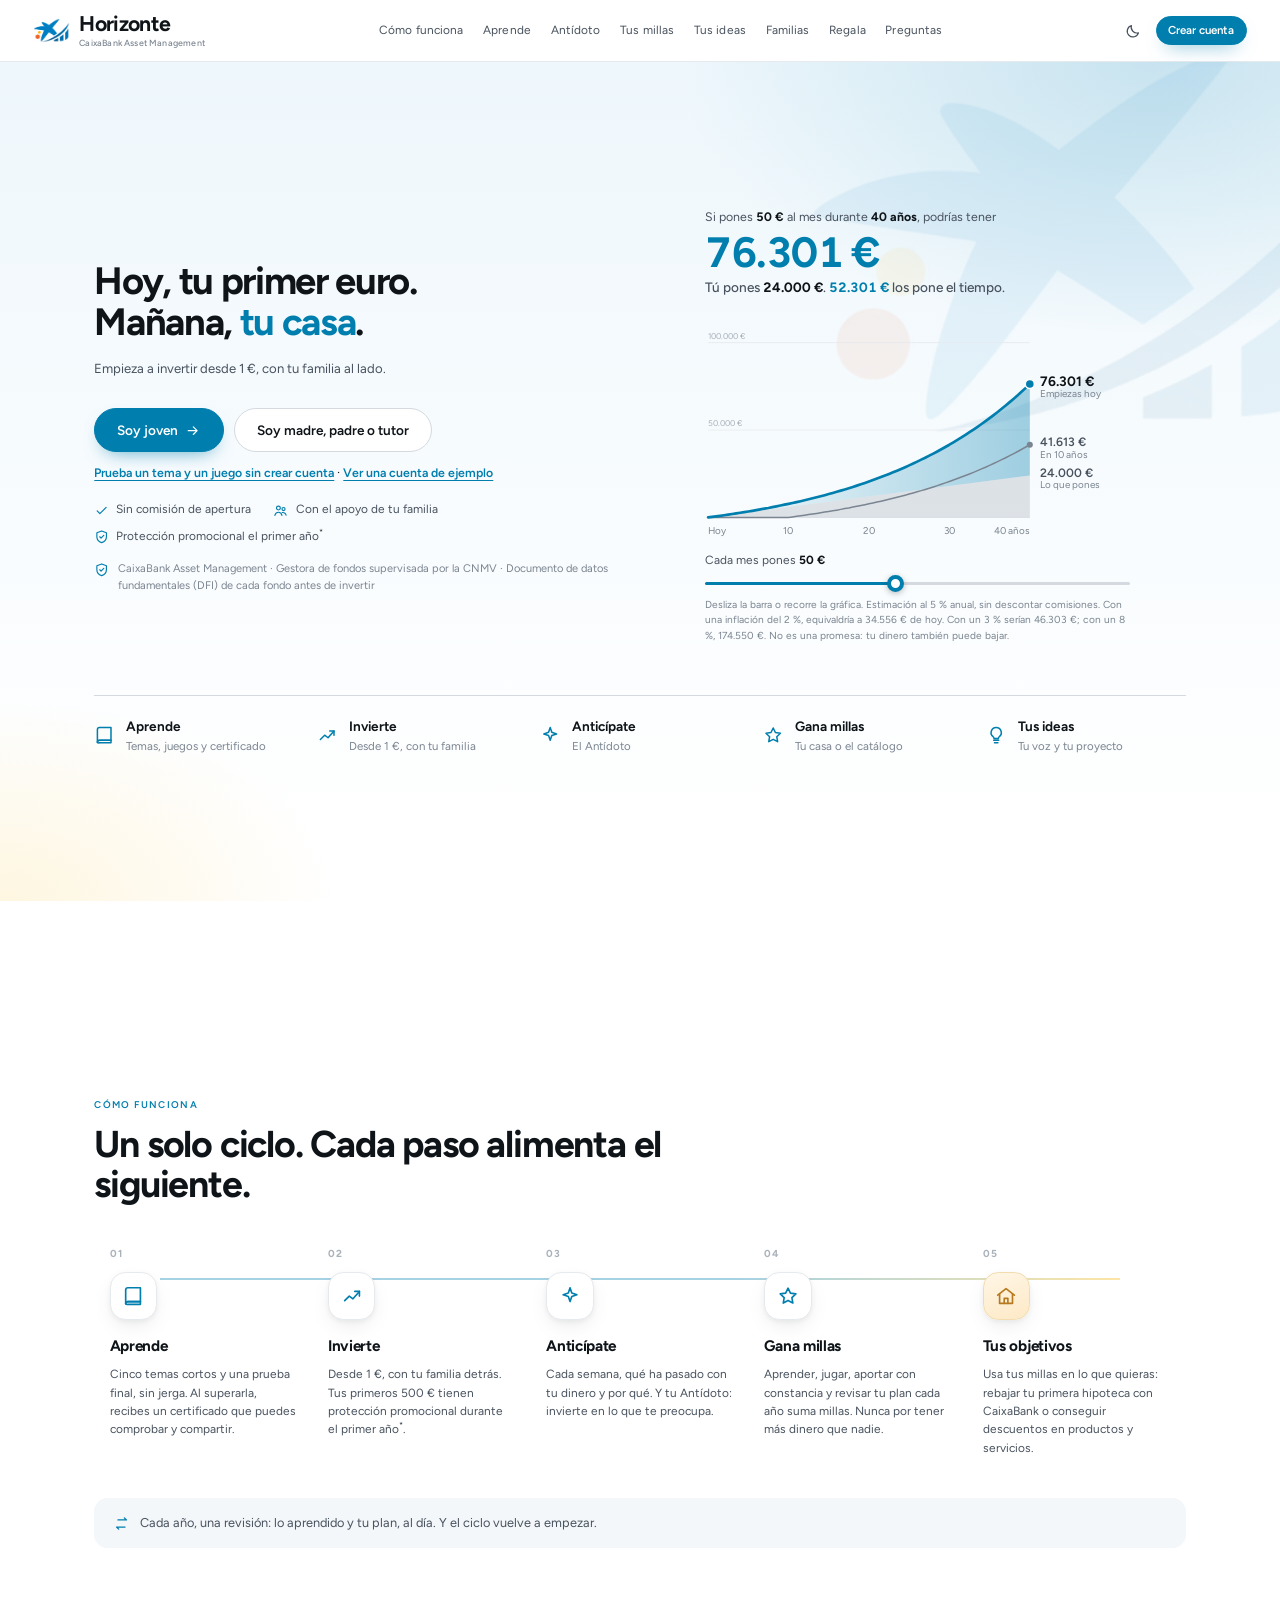
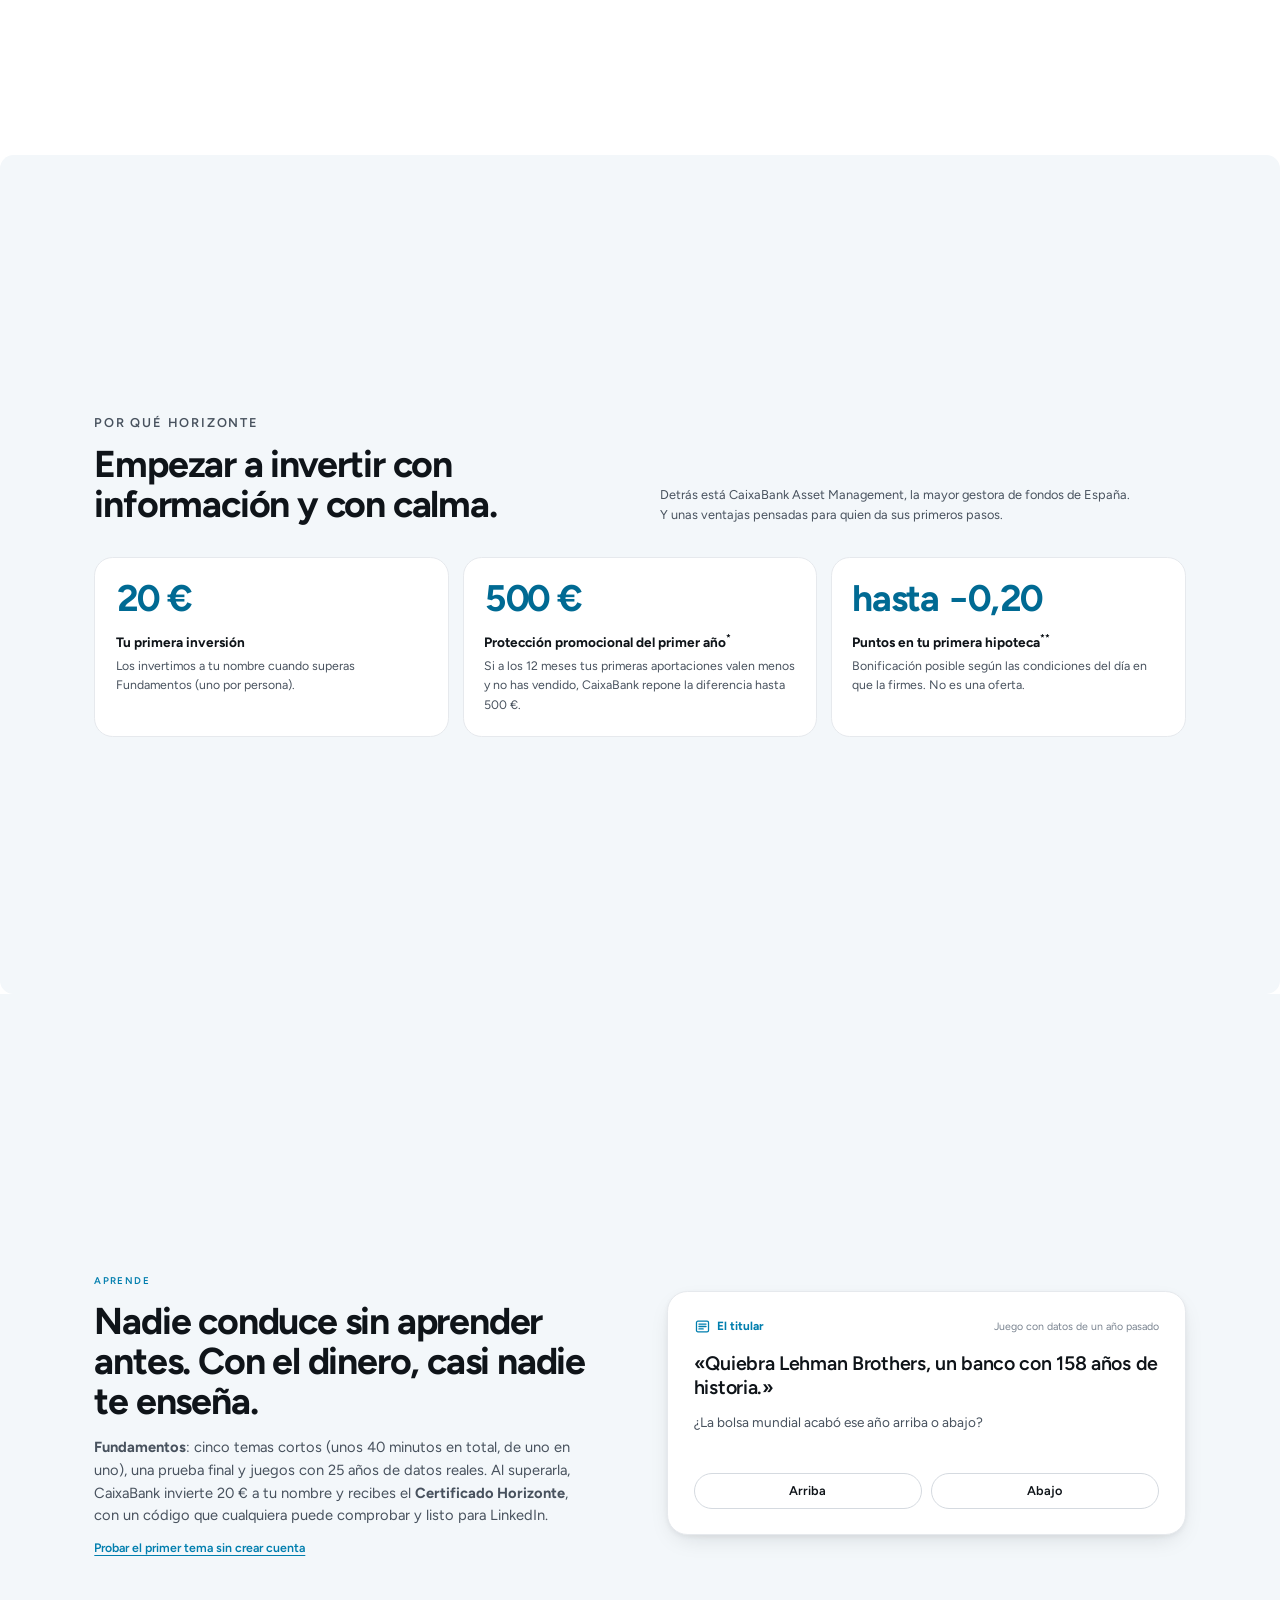
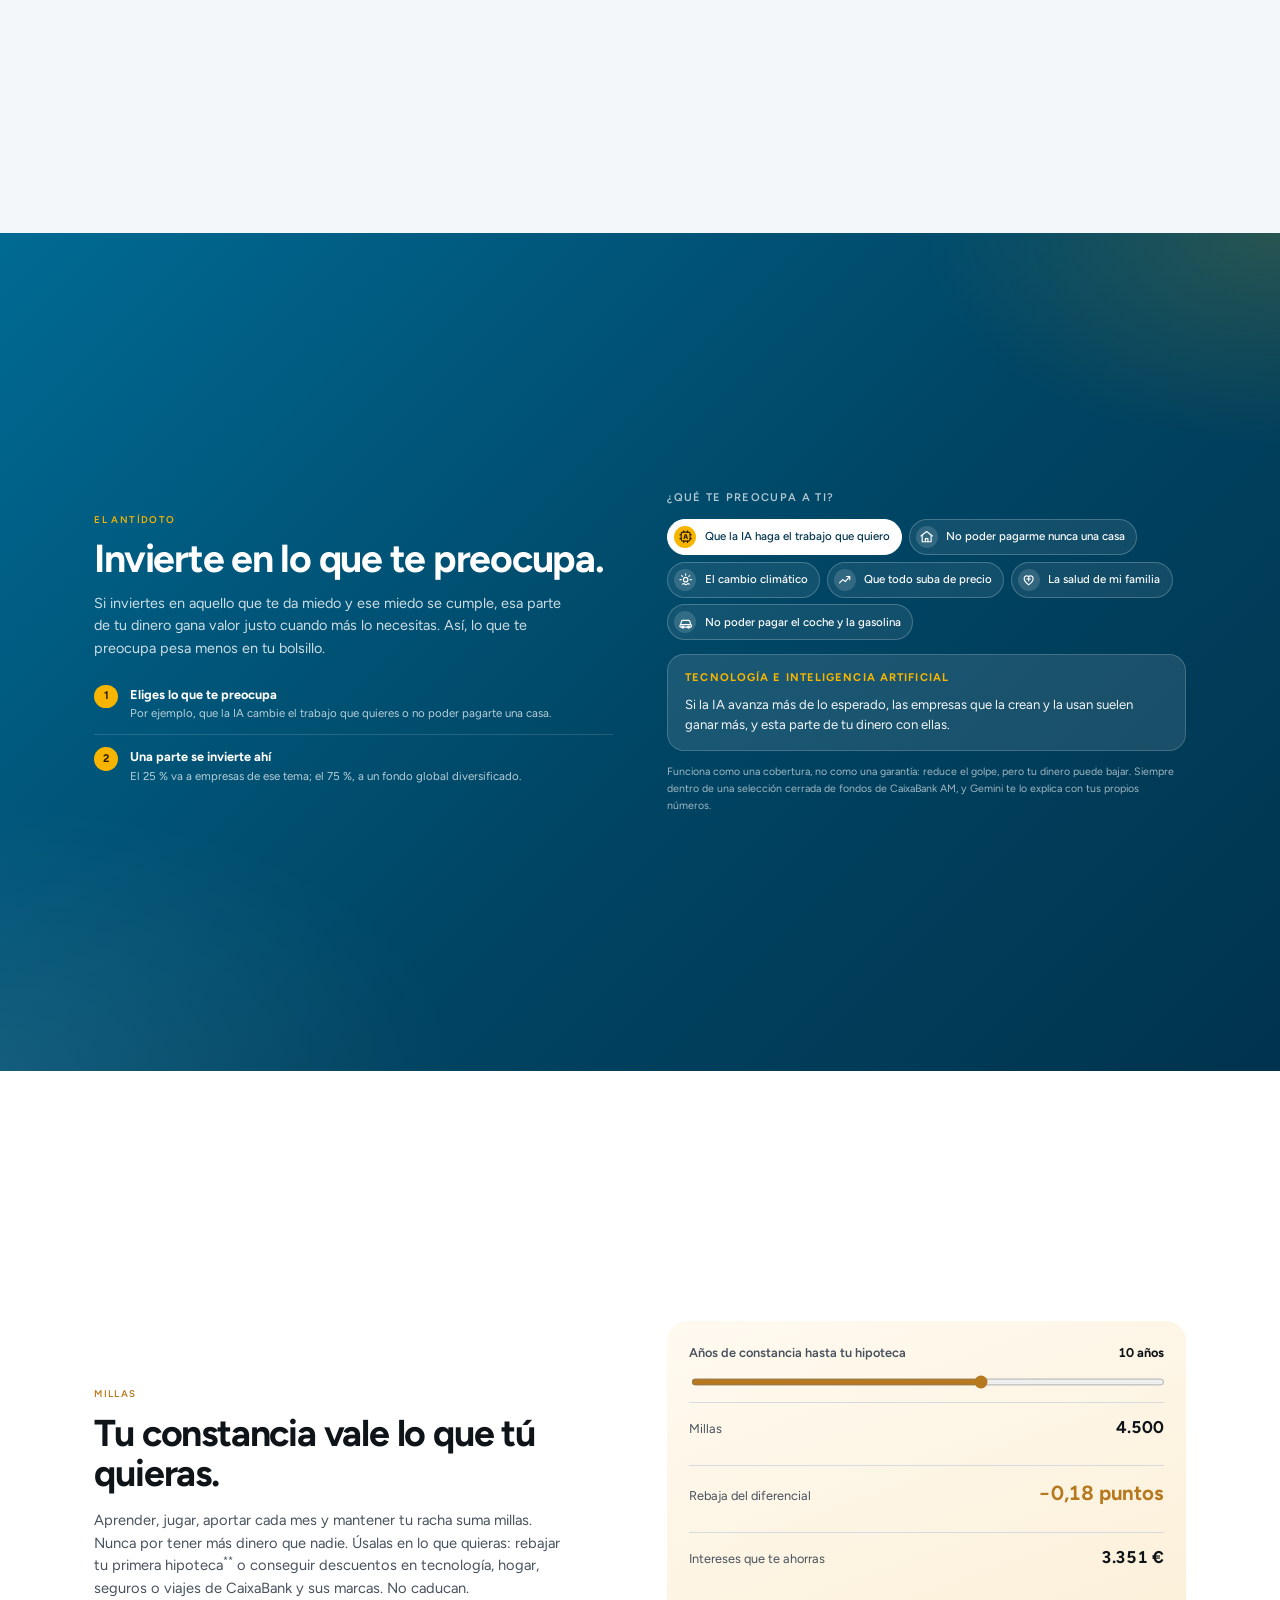
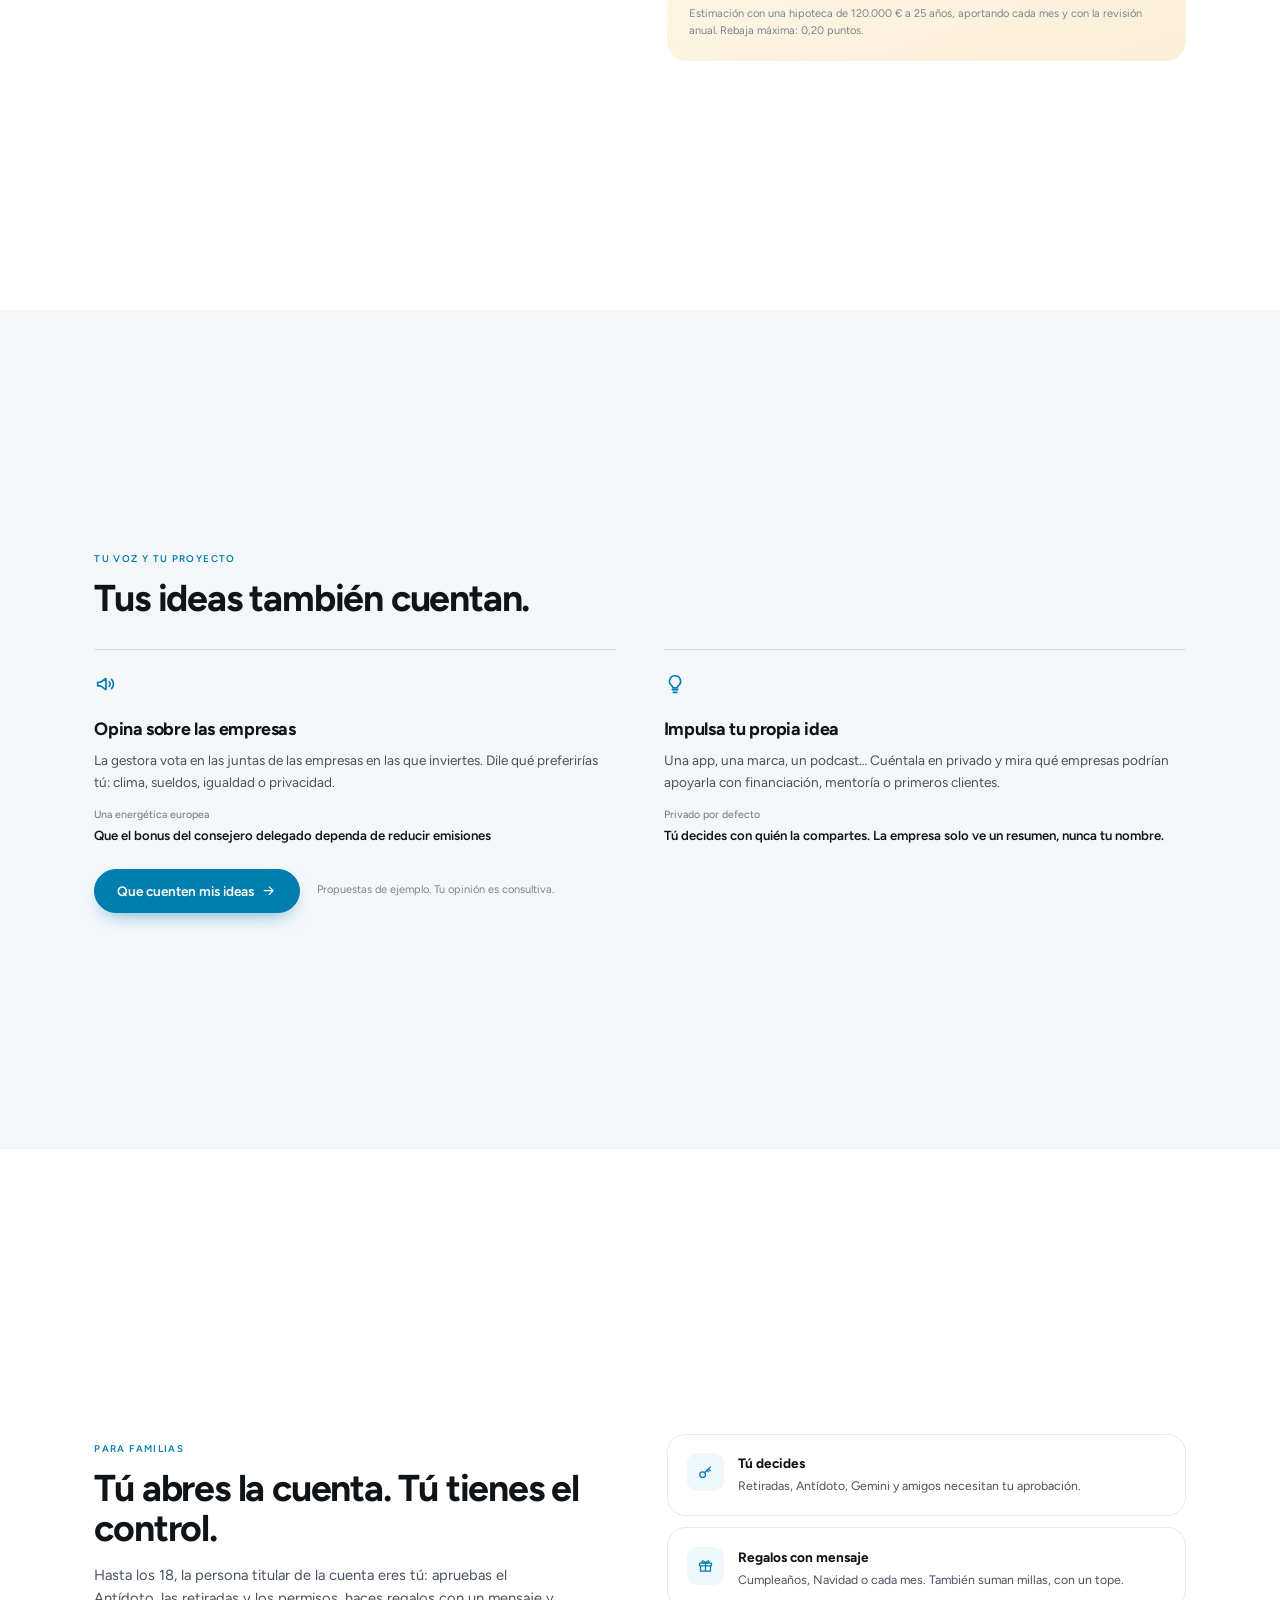
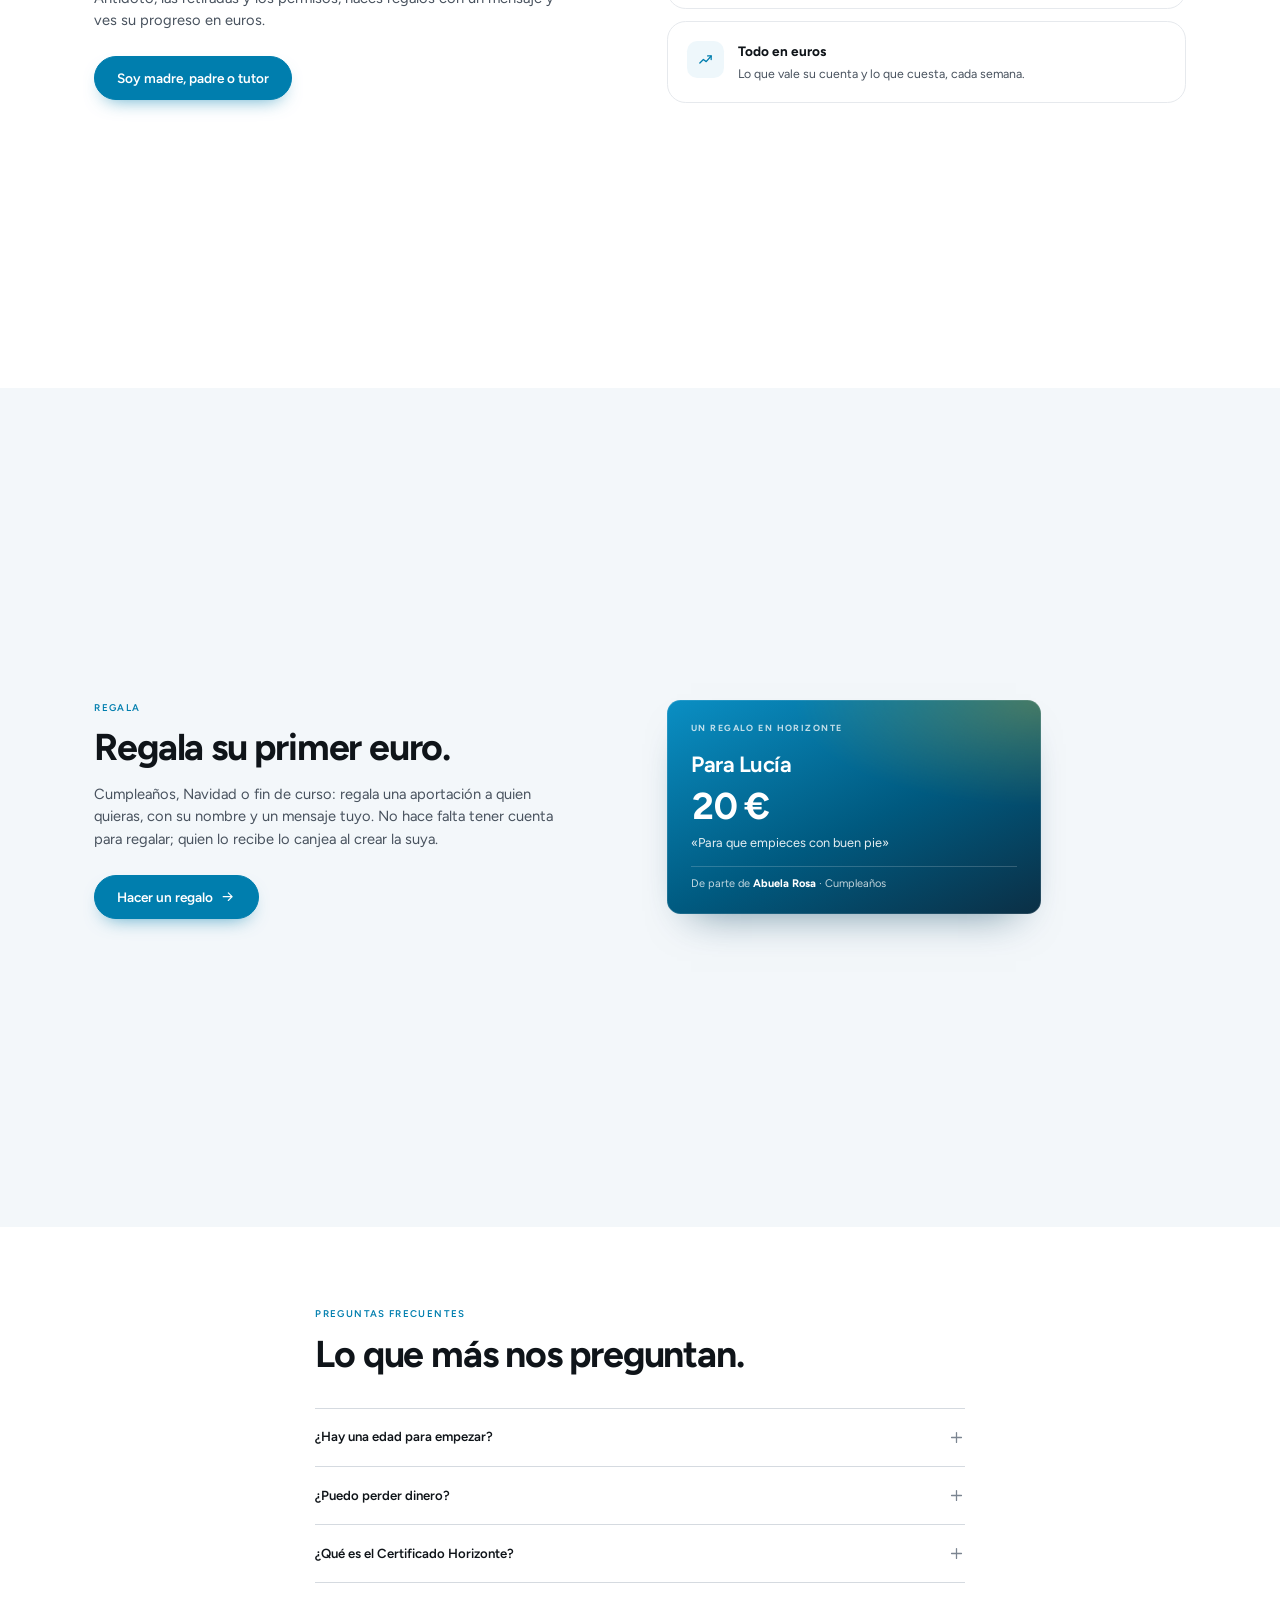
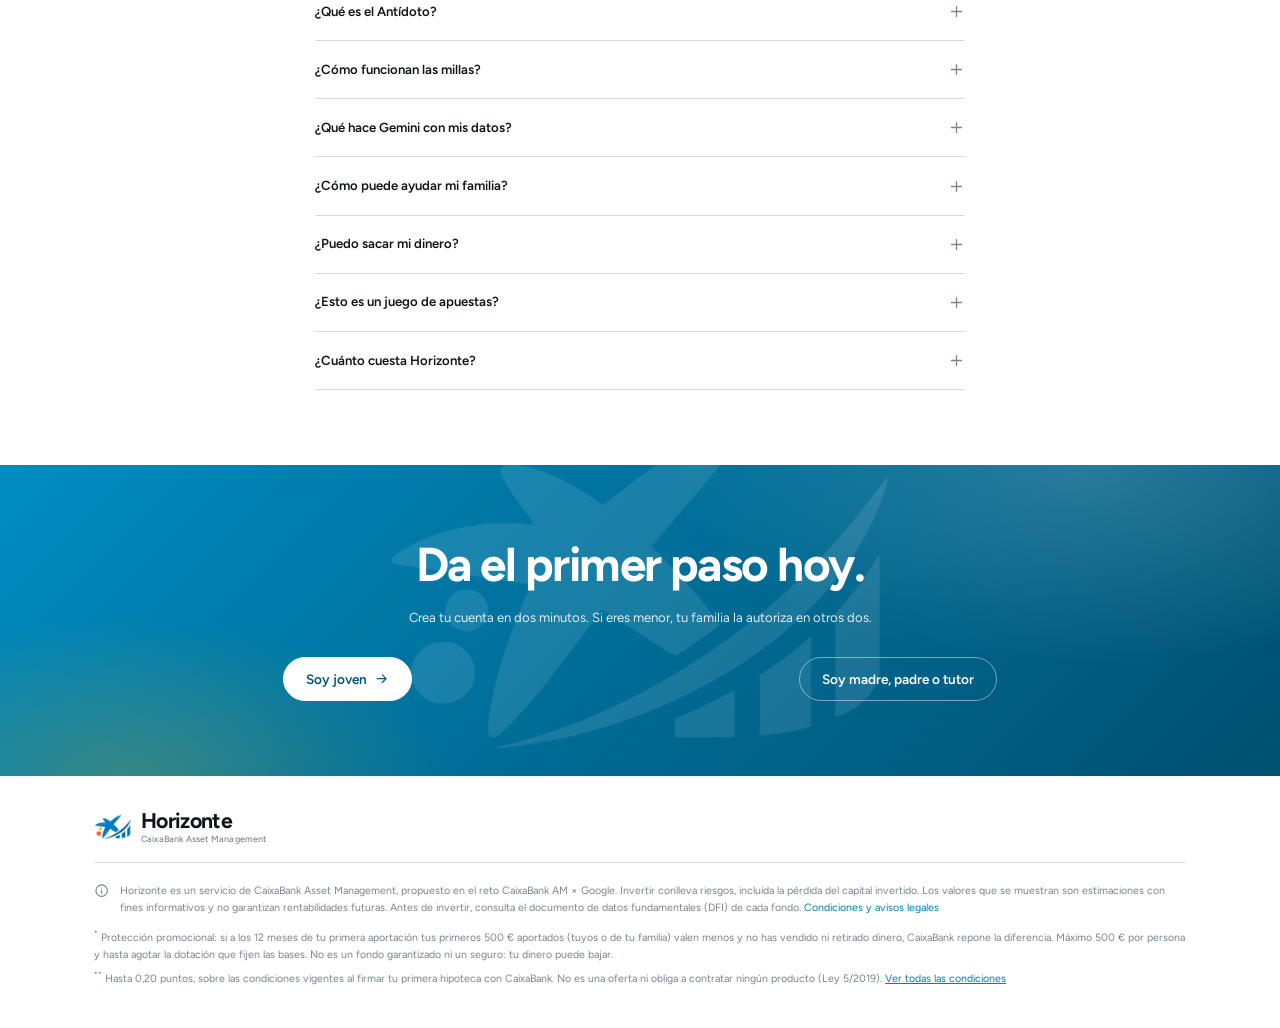
==== commit 03443ee5: "Portada conectada con las ideas y sin saltos" ====
--- a/index.html
+++ b/index.html
@@ -18,24 +18,24 @@
     <link rel="preconnect" href="https://fonts.gstatic.com" crossorigin>
     <link href="https://fonts.googleapis.com/css2?family=Figtree:ital,wght@0,400..900;1,400..700&display=swap" rel="stylesheet">
     <script>try { const t = localStorage.getItem("hz2_theme") || (matchMedia("(prefers-color-scheme: dark)").matches ? "dark" : "light"); document.documentElement.dataset.theme = t; document.querySelector('meta[name="theme-color"]').content = t === "dark" ? "#0b1218" : "#ffffff"; } catch (e) { document.documentElement.dataset.theme = "light"; }</script>
-    <link rel="stylesheet" href="styles.css?v=68">
+    <link rel="stylesheet" href="styles.css?v=69">
 </head>
 <body>
     <div id="app"></div>
     <div id="gem"></div>
     <div id="sheet"></div>
     <div id="toasts" aria-live="polite"></div>
-    <script src="config.js?v=68"></script>
-    <script src="data.js?v=68"></script>
-    <script src="gemini.js?v=68"></script>
-    <script src="amigos.js?v=68"></script>
-    <script src="comunidad.js?v=68"></script>
-    <script src="cuenta.js?v=68"></script>
-    <script src="regalos.js?v=68"></script>
-    <script src="millas.js?v=68"></script>
-    <script src="mercado.js?v=68"></script>
-    <script src="asistente.js?v=68"></script>
-    <script src="app.js?v=68"></script>
+    <script src="config.js?v=69"></script>
+    <script src="data.js?v=69"></script>
+    <script src="gemini.js?v=69"></script>
+    <script src="amigos.js?v=69"></script>
+    <script src="comunidad.js?v=69"></script>
+    <script src="cuenta.js?v=69"></script>
+    <script src="regalos.js?v=69"></script>
+    <script src="millas.js?v=69"></script>
+    <script src="mercado.js?v=69"></script>
+    <script src="asistente.js?v=69"></script>
+    <script src="app.js?v=69"></script>
     <script>if ("serviceWorker" in navigator) addEventListener("load", () => navigator.serviceWorker.register("sw.js", { updateViaCache: "none" }).catch(() => {}));</script>
 </body>
 </html>
--- a/styles.css
+++ b/styles.css
@@ -1381,8 +1381,6 @@
 /* portada en el móvil: secciones más compactas, cada una empieza arriba al desplazar y se distinguen entre sí */
 @media (max-width: 1099px) { .lp { --navh: 61px; } #preguntas { background: var(--surface); } }
 @media (max-width: 860px) {
-    html:has(.lp) { scroll-snap-type: y proximity; }
-    .lp > section { scroll-snap-align: start; }
     .lp-sec, .lp-sec.why { padding: 40px 0; }
     .lp-sec h2.serif, .hz-dark h2 { font-size: 30px !important; }
     .lp-lead { font-size: 15.5px; }
@@ -1627,14 +1625,12 @@
 
 .hz-ex { all: unset; cursor: pointer; color: var(--blue); font-weight: 600; text-decoration: underline; text-underline-offset: 3px; }
 
-/* ---- portada: una página detrás de otra, sin huecos ---- */
-@media (min-width: 861px) and (prefers-reduced-motion: no-preference) {
-    html:has(#ciclo) { scroll-snap-type: y mandatory; scroll-padding-top: var(--navh, 72px); }
-    .lp > section { scroll-snap-align: start; }
-    .lp > section.hz-final { scroll-snap-align: none; }
-    .lp > .lp-foot { scroll-snap-align: end; }
-    .lp:has(#ciclo) > section:not(.hz-final) > .lp-in { opacity: var(--o, 1); transform: translateY(calc(var(--p, 0) * -38vh)); }
-}
+/* ---- portada: desplazamiento natural; cada sección aparece una vez ---- */
+.rv { opacity: 0; transform: translateY(16px); transition: opacity .6s ease, transform .6s cubic-bezier(.2, .7, .2, 1); } .rv.in { opacity: 1; transform: none; }
+.hz-path { grid-column: 1 / -1; display: grid; grid-template-columns: repeat(5, 1fr); gap: 28px; border-top: 1px solid var(--line-2); padding-top: 24px; }
+.hz-path a { display: flex; align-items: center; gap: 13px; color: inherit; text-decoration: none; } .hz-path .ic { width: 24px; height: 24px; color: var(--blue); flex: none; } .hz-path b, .hz-path small { display: block; } .hz-path b { font-size: 16px; font-weight: 650; } .hz-path small { font-size: 13.5px; color: var(--ink-3); margin-top: 2px; } .hz-path a:hover b { color: var(--blue); }
+.ht .note { min-height: 4.9em; } .ht-say { min-height: 1.5em; } .ht-k, .ht-say { font-variant-numeric: tabular-nums; }
+@media (max-width: 860px) { .hz-path { grid-template-columns: 1fr 1fr; gap: 20px 16px; } .hz-path b { font-size: 15px; } .hz-path small { font-size: 12.5px; } .ht .note { min-height: 6.6em; } }
 
 /* ---- tipografía actual: una sola familia, redonda y clara ---- */
 .serif, .lp-sec h2.serif, .hz-dark h2, .hz-final h2, .pub-h1 { font-weight: 700 !important; letter-spacing: -.032em !important; }
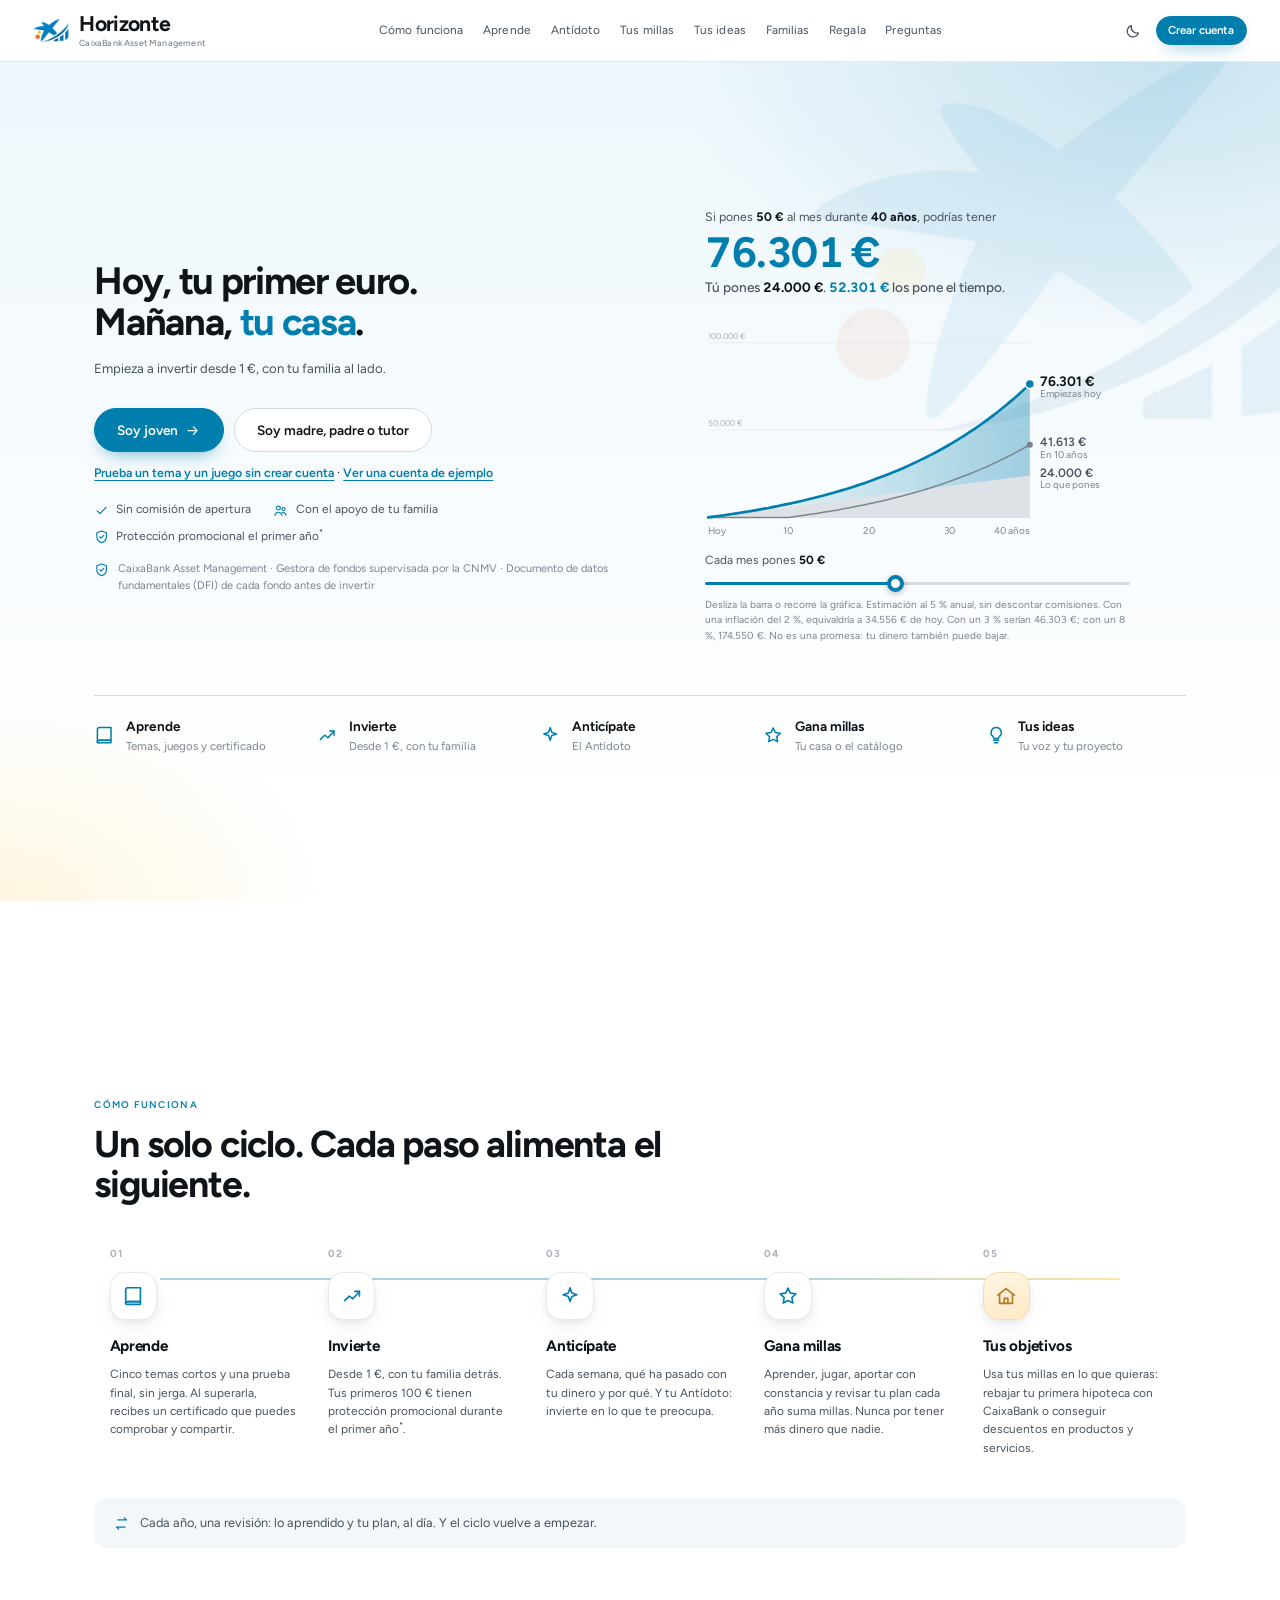
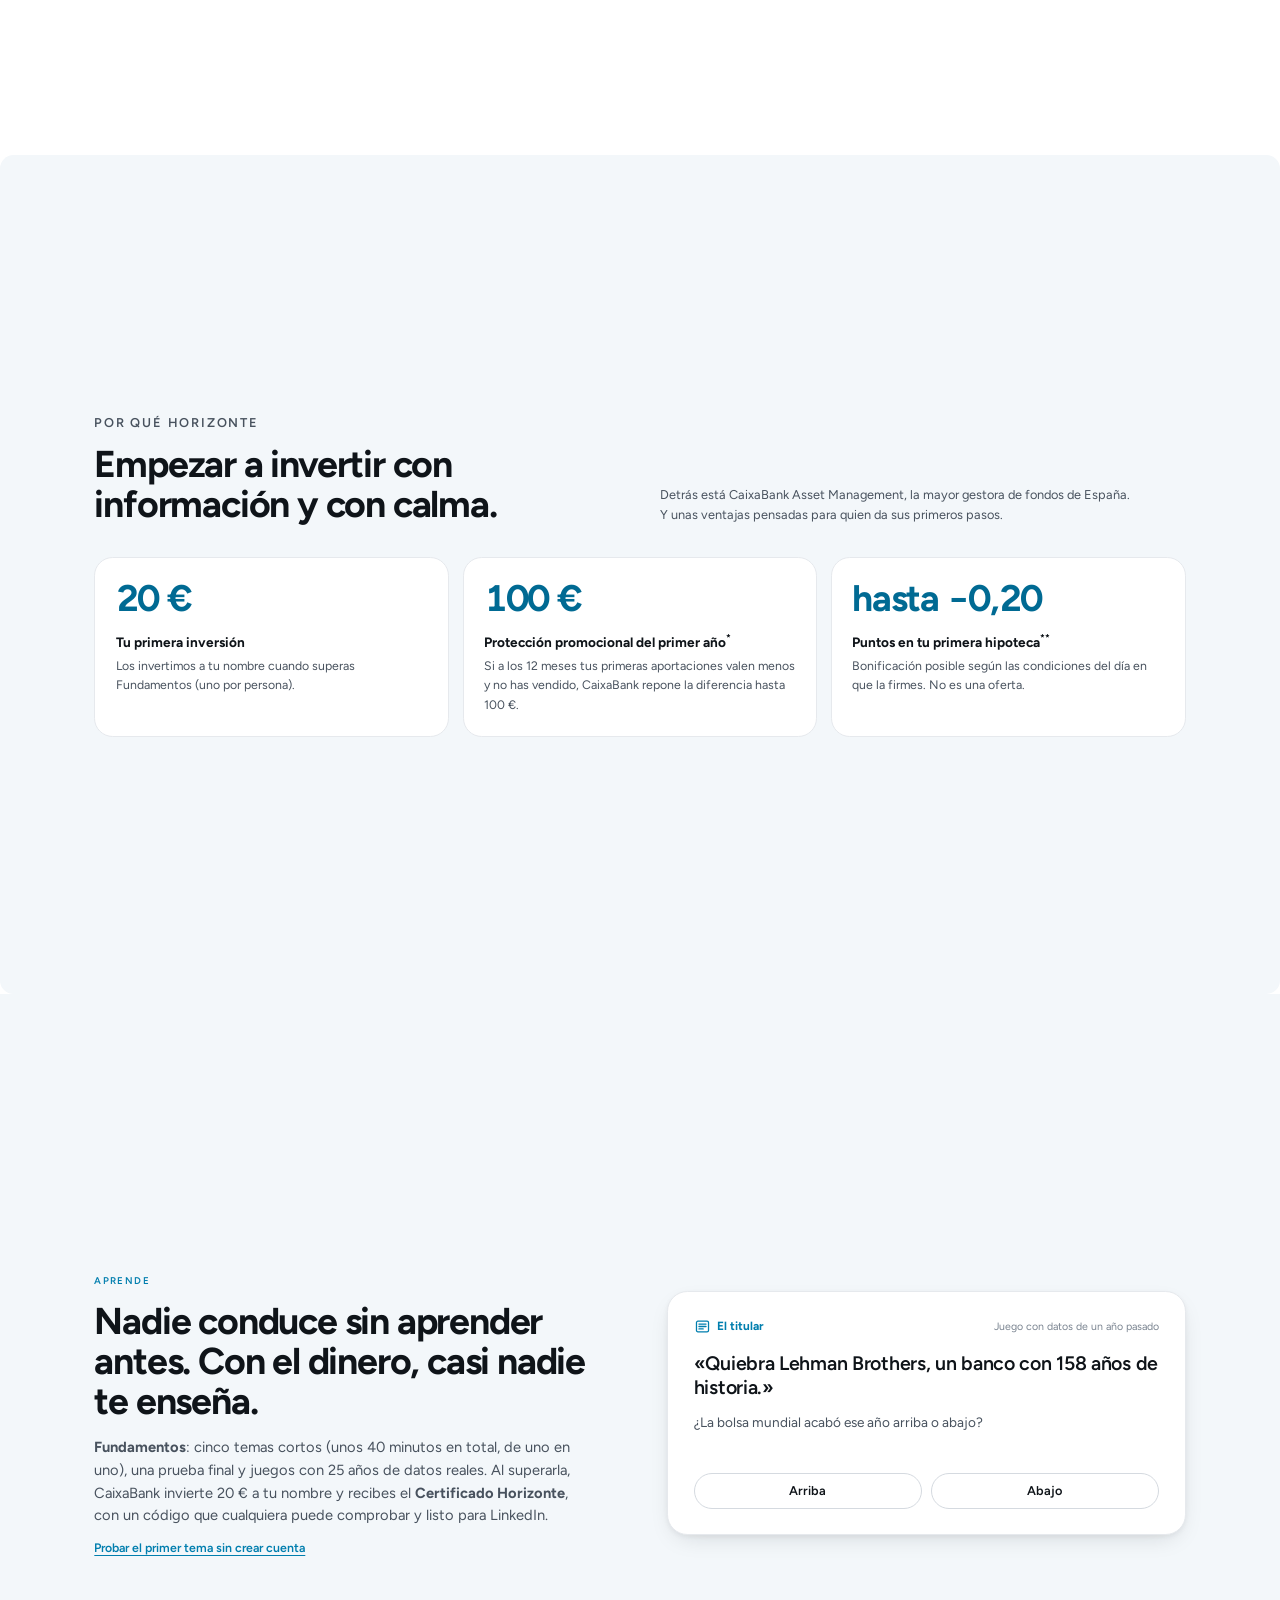
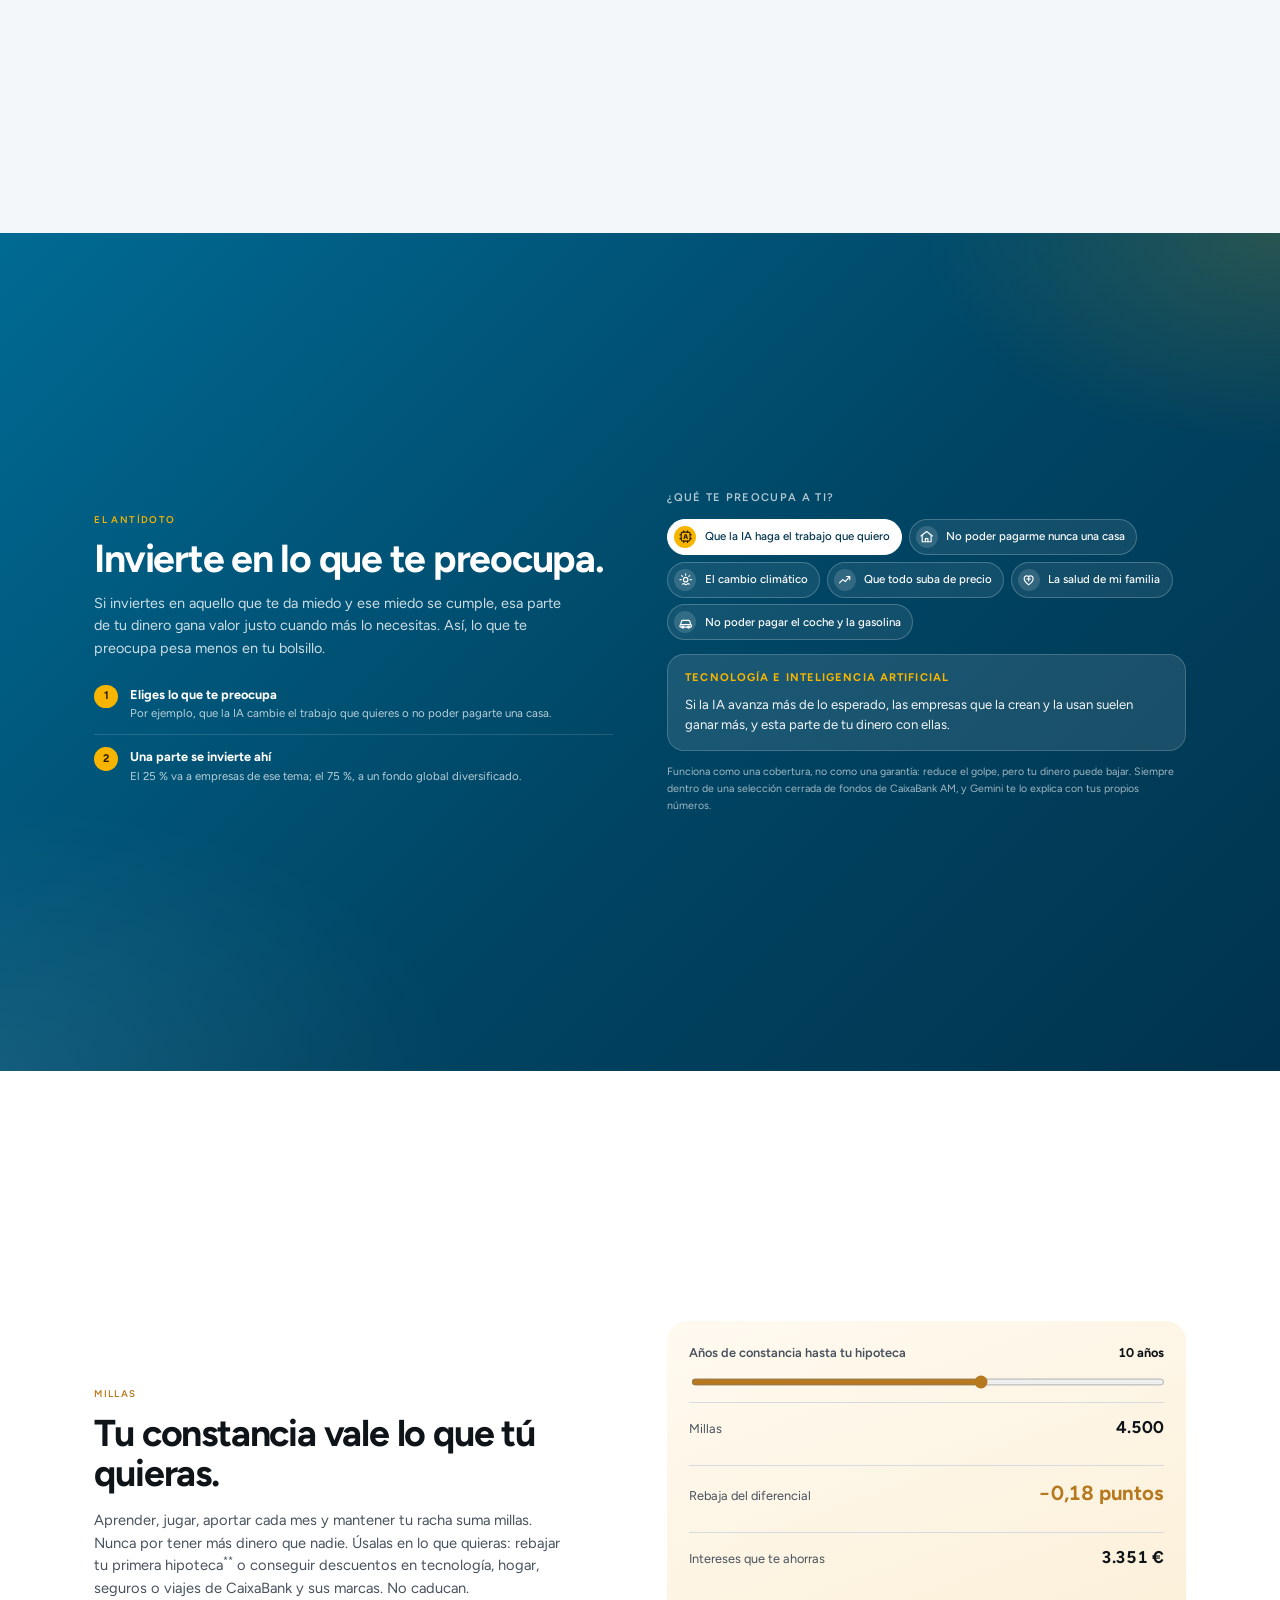
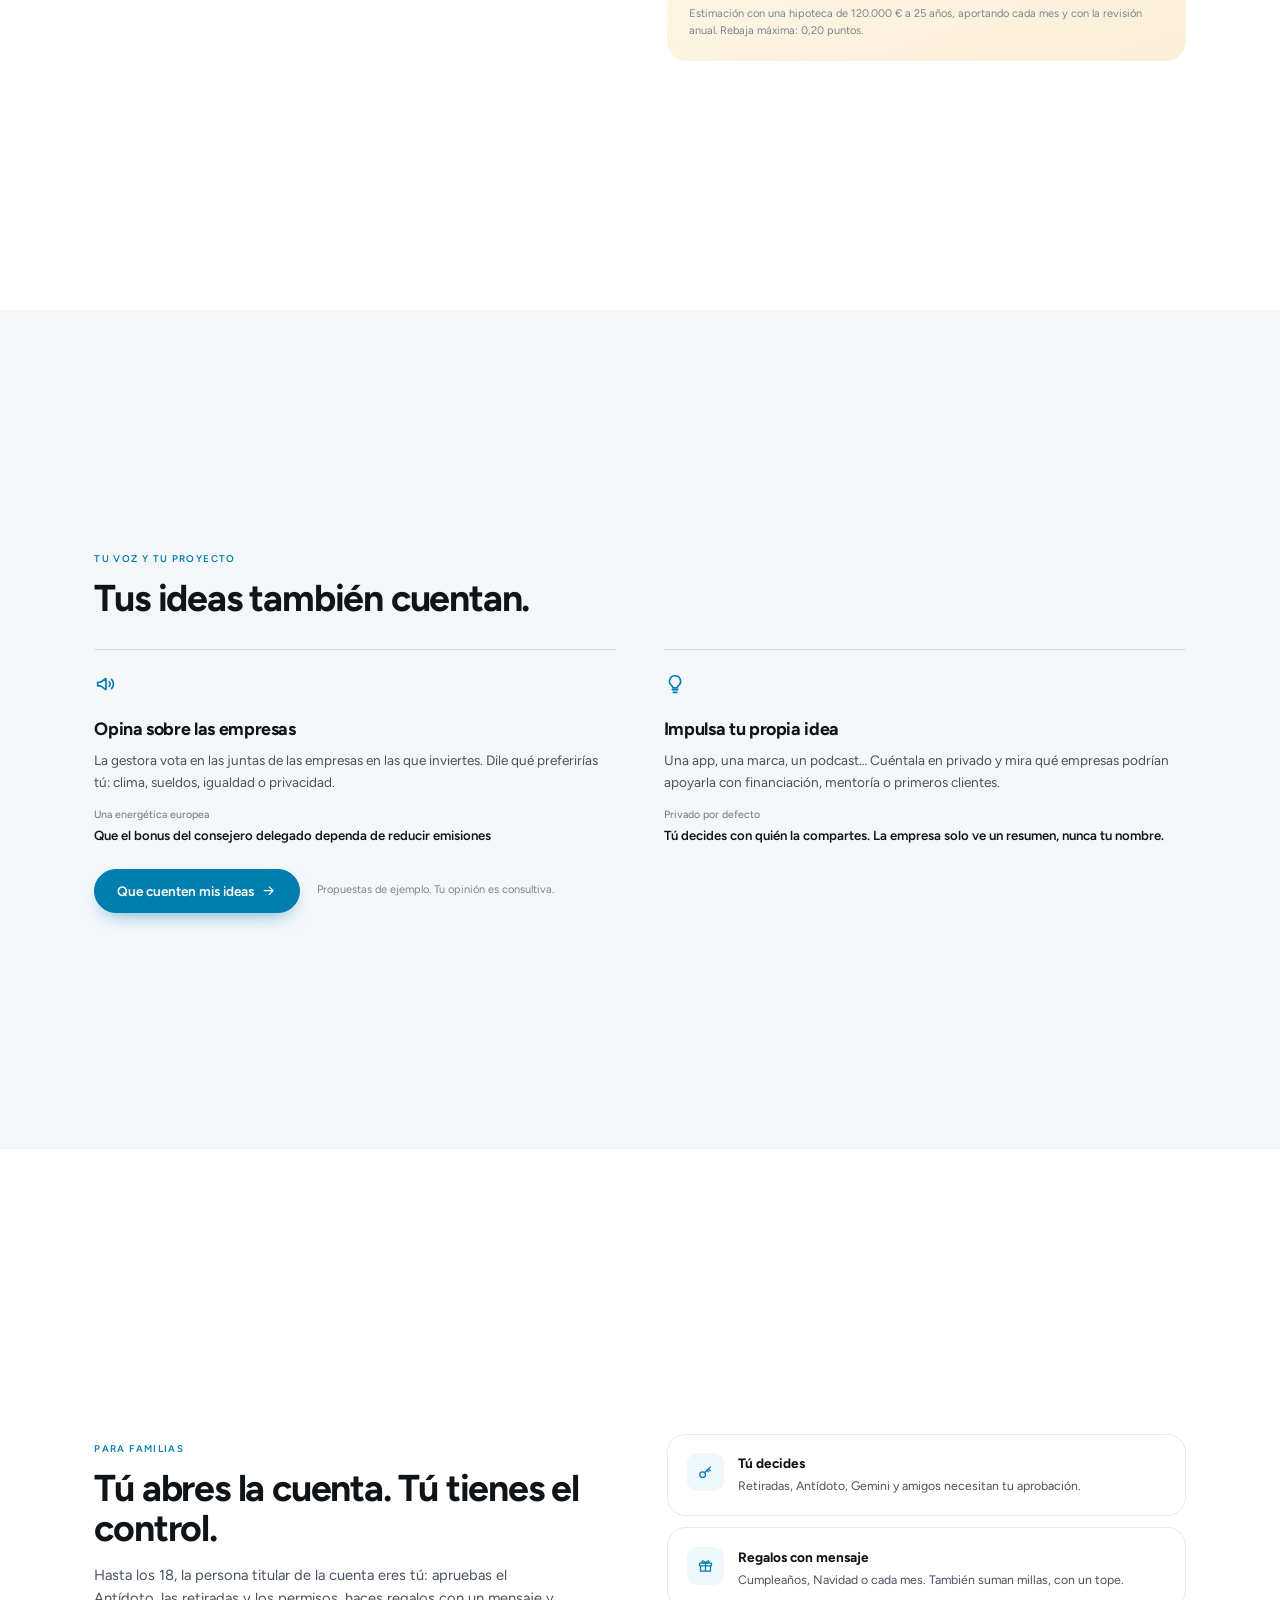
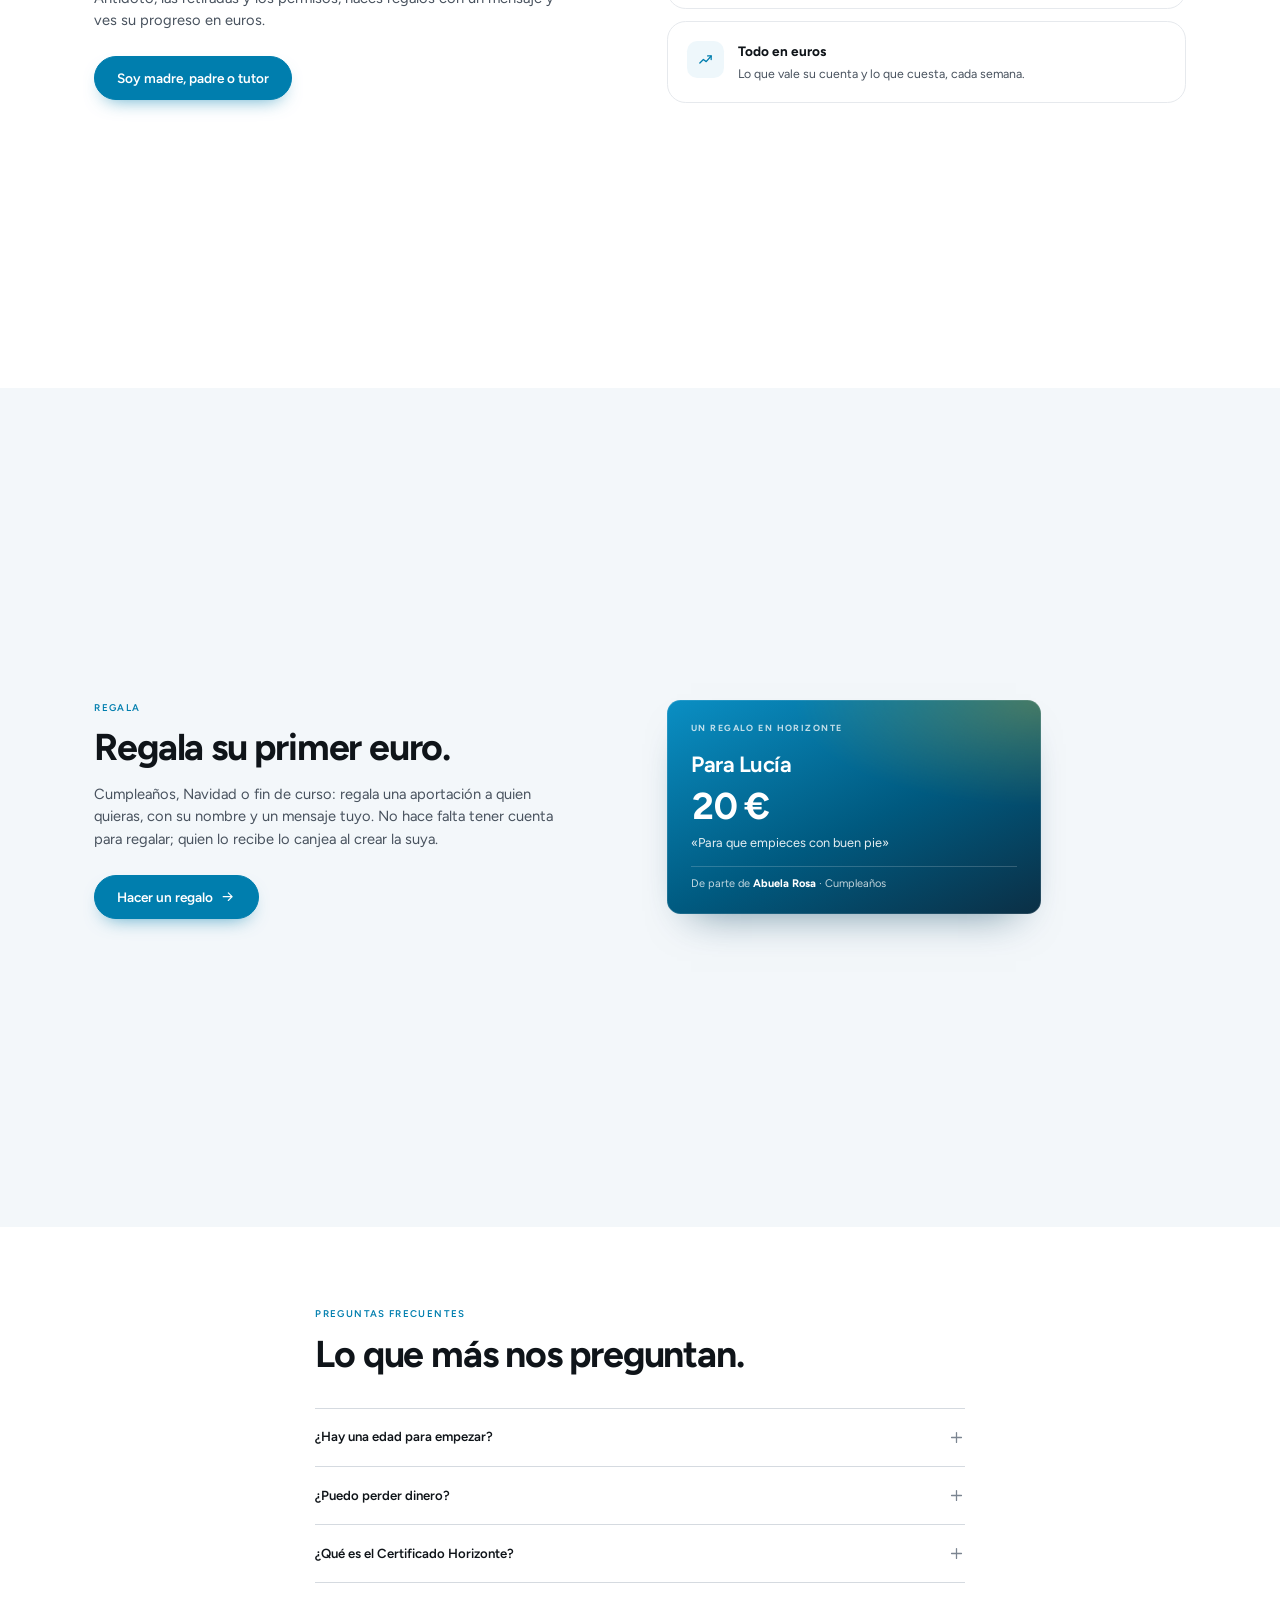
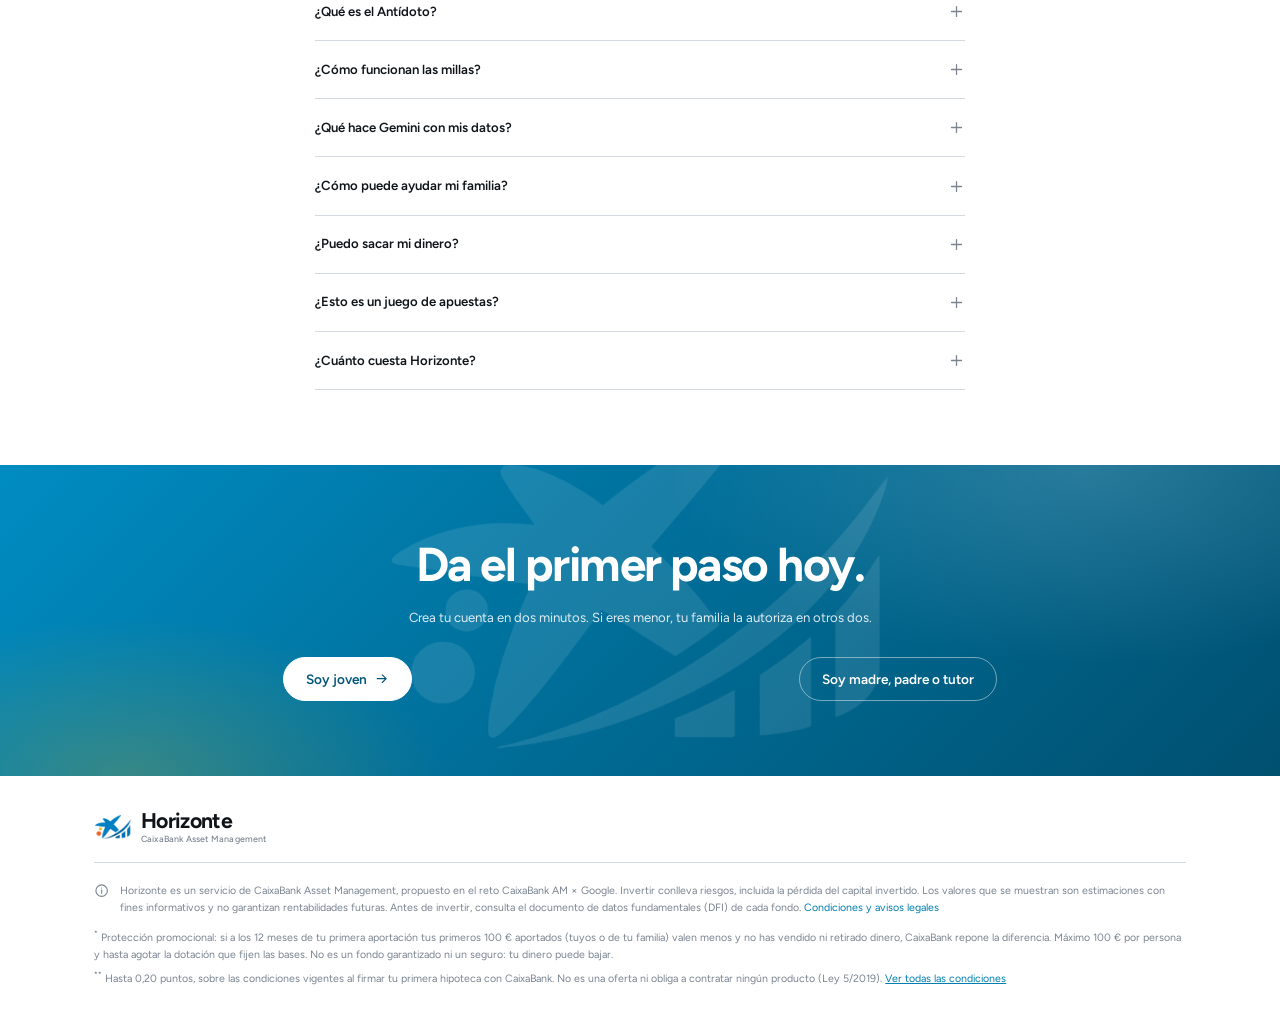
==== commit 34013a7d: "Tus millas abre en el catalogo y proteccion del primer año hasta 100 € Co-Authored-By: Claude Opus 5" ====
--- a/index.html
+++ b/index.html
@@ -18,24 +18,24 @@
     <link rel="preconnect" href="https://fonts.gstatic.com" crossorigin>
     <link href="https://fonts.googleapis.com/css2?family=Figtree:ital,wght@0,400..900;1,400..700&display=swap" rel="stylesheet">
     <script>try { const t = localStorage.getItem("hz2_theme") || (matchMedia("(prefers-color-scheme: dark)").matches ? "dark" : "light"); document.documentElement.dataset.theme = t; document.querySelector('meta[name="theme-color"]').content = t === "dark" ? "#0b1218" : "#ffffff"; } catch (e) { document.documentElement.dataset.theme = "light"; }</script>
-    <link rel="stylesheet" href="styles.css?v=69">
+    <link rel="stylesheet" href="styles.css?v=72">
 </head>
 <body>
     <div id="app"></div>
     <div id="gem"></div>
     <div id="sheet"></div>
     <div id="toasts" aria-live="polite"></div>
-    <script src="config.js?v=69"></script>
-    <script src="data.js?v=69"></script>
-    <script src="gemini.js?v=69"></script>
-    <script src="amigos.js?v=69"></script>
-    <script src="comunidad.js?v=69"></script>
-    <script src="cuenta.js?v=69"></script>
-    <script src="regalos.js?v=69"></script>
-    <script src="millas.js?v=69"></script>
-    <script src="mercado.js?v=69"></script>
-    <script src="asistente.js?v=69"></script>
-    <script src="app.js?v=69"></script>
+    <script src="config.js?v=72"></script>
+    <script src="data.js?v=72"></script>
+    <script src="gemini.js?v=72"></script>
+    <script src="amigos.js?v=72"></script>
+    <script src="comunidad.js?v=72"></script>
+    <script src="cuenta.js?v=72"></script>
+    <script src="regalos.js?v=72"></script>
+    <script src="millas.js?v=72"></script>
+    <script src="mercado.js?v=72"></script>
+    <script src="asistente.js?v=72"></script>
+    <script src="app.js?v=72"></script>
     <script>if ("serviceWorker" in navigator) addEventListener("load", () => navigator.serviceWorker.register("sw.js", { updateViaCache: "none" }).catch(() => {}));</script>
 </body>
 </html>
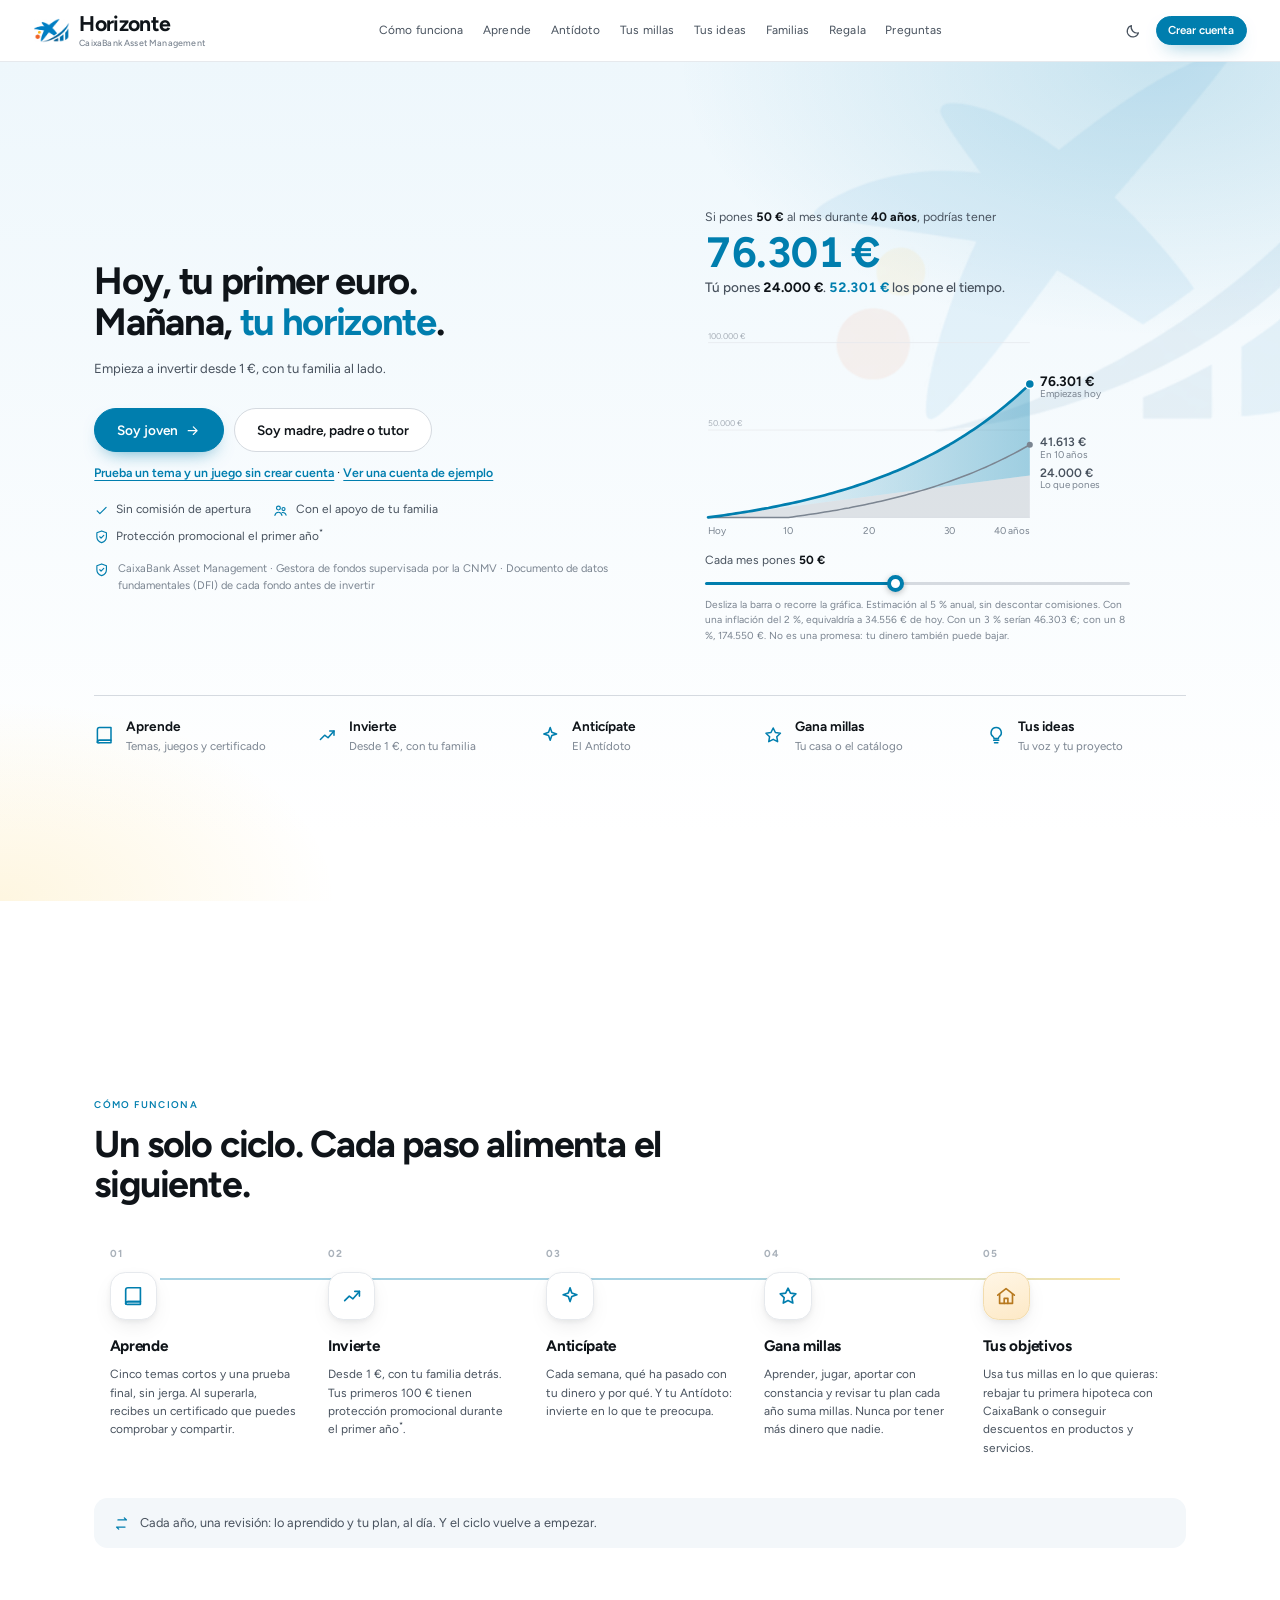
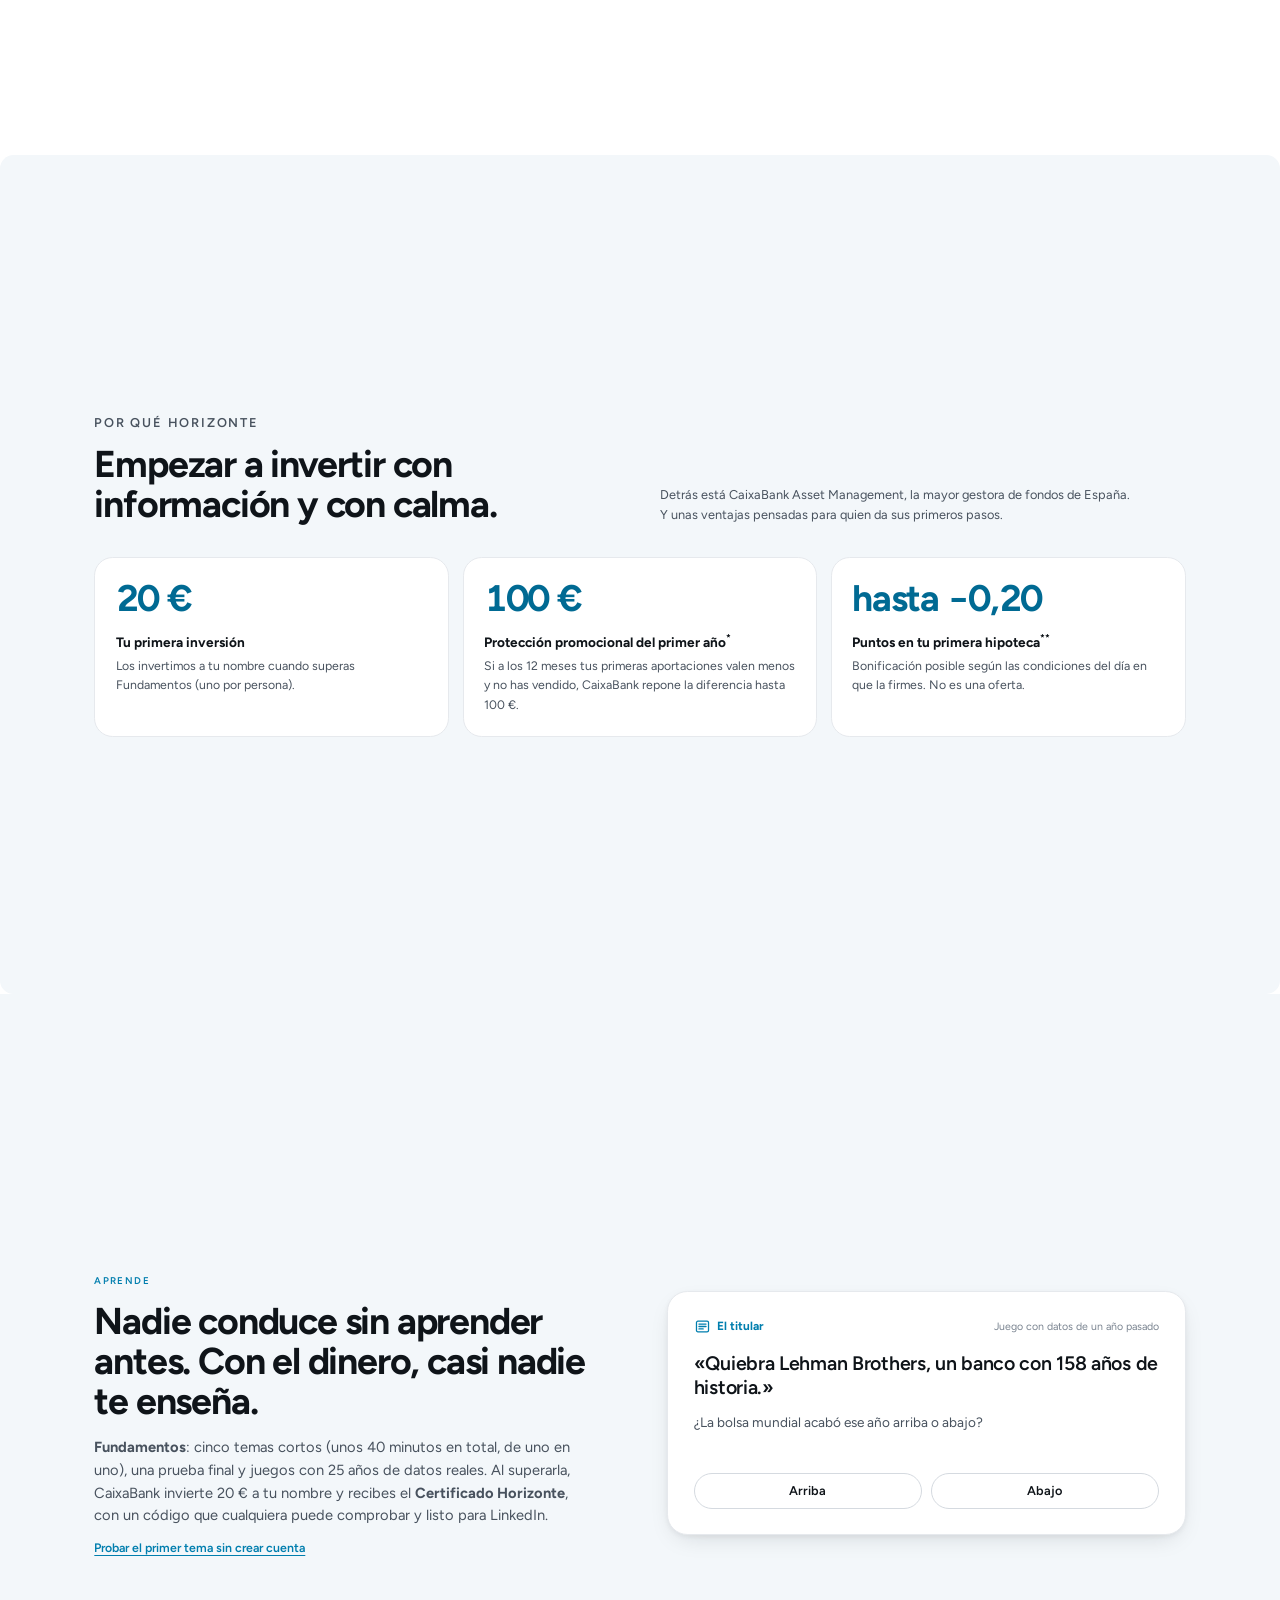
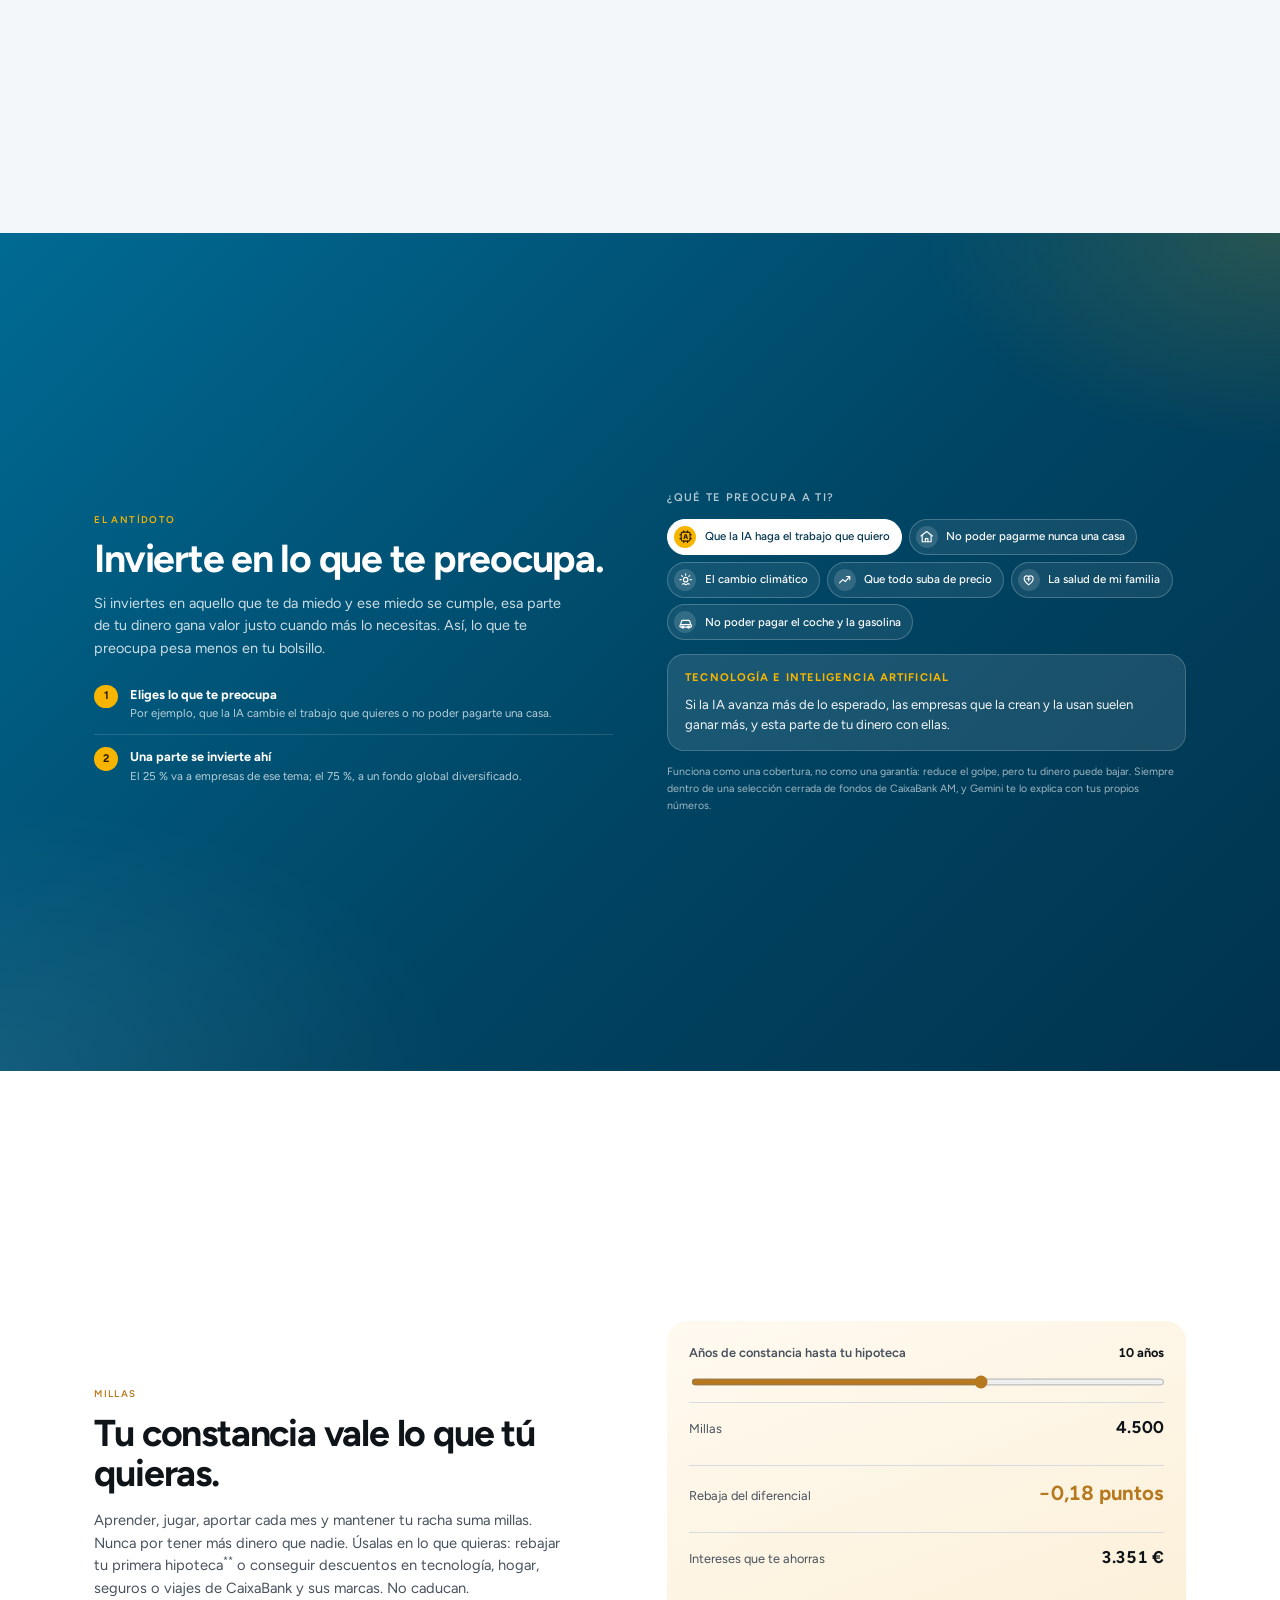
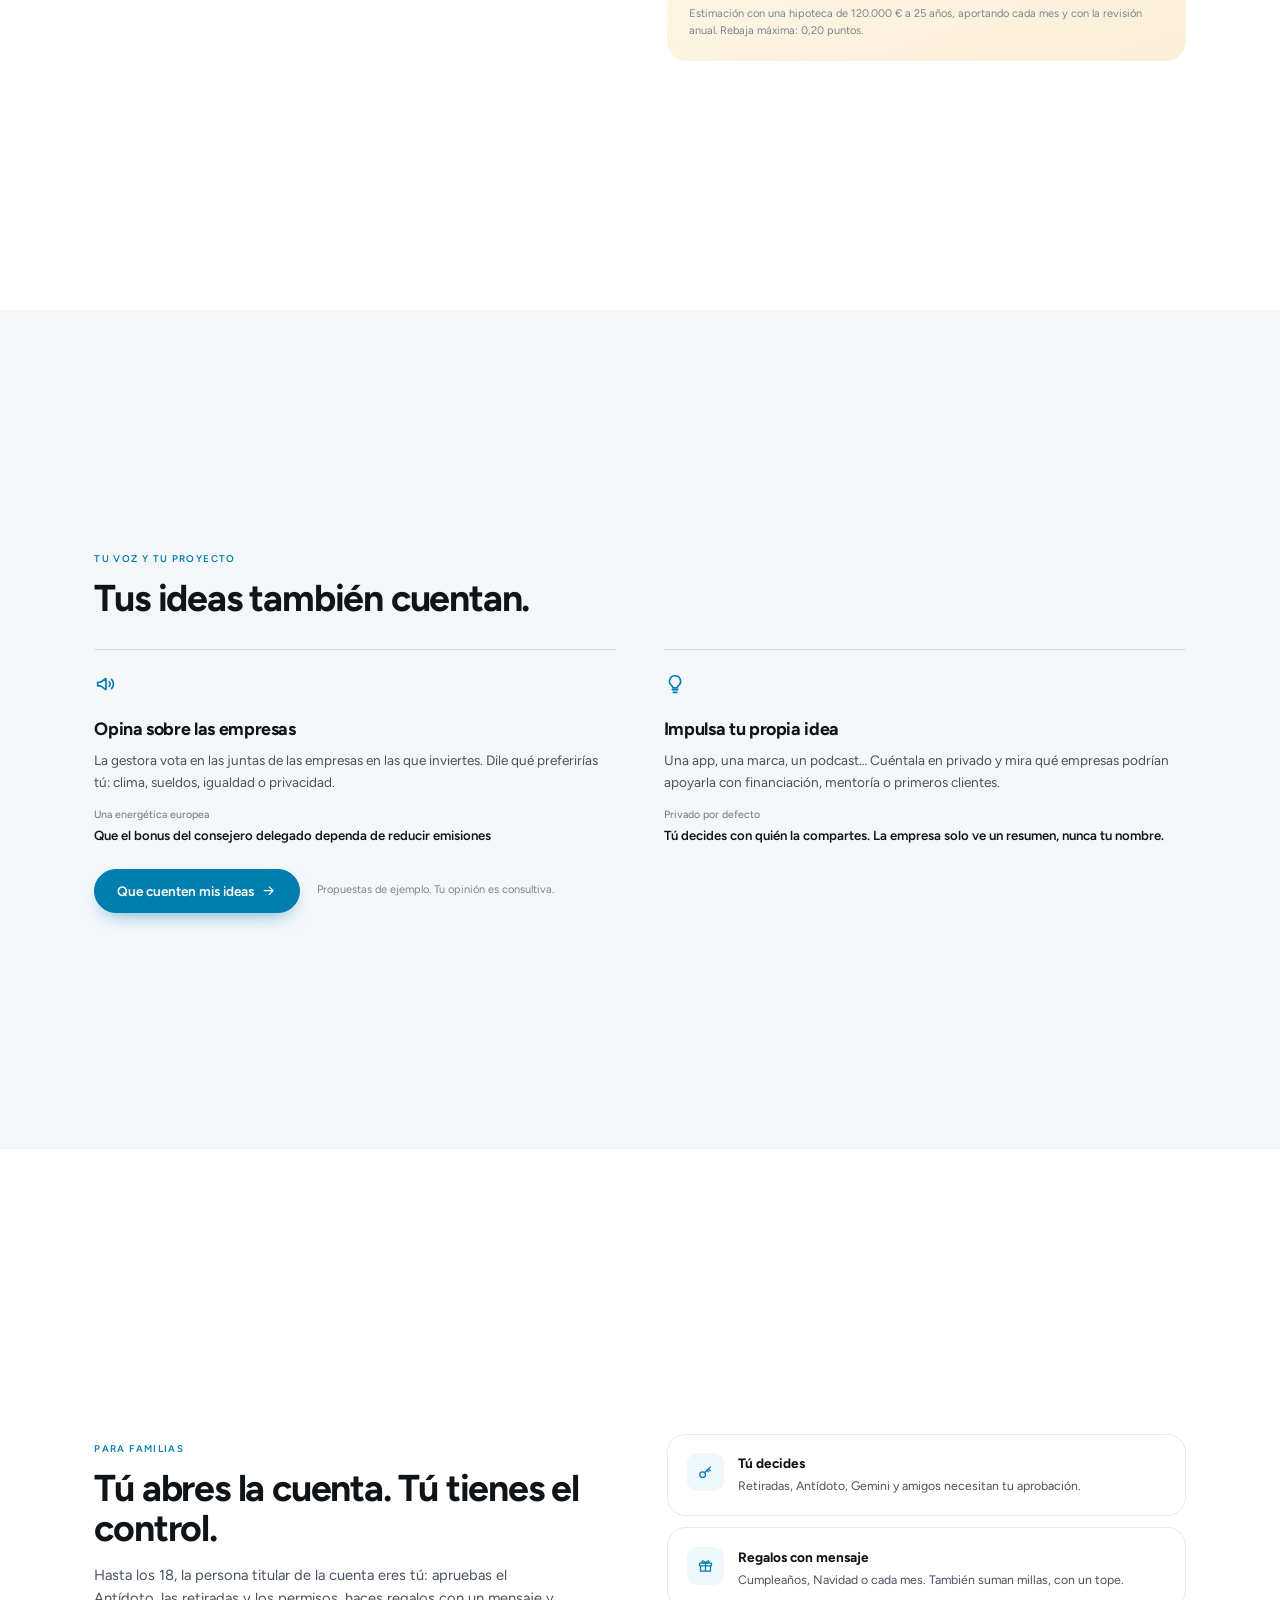
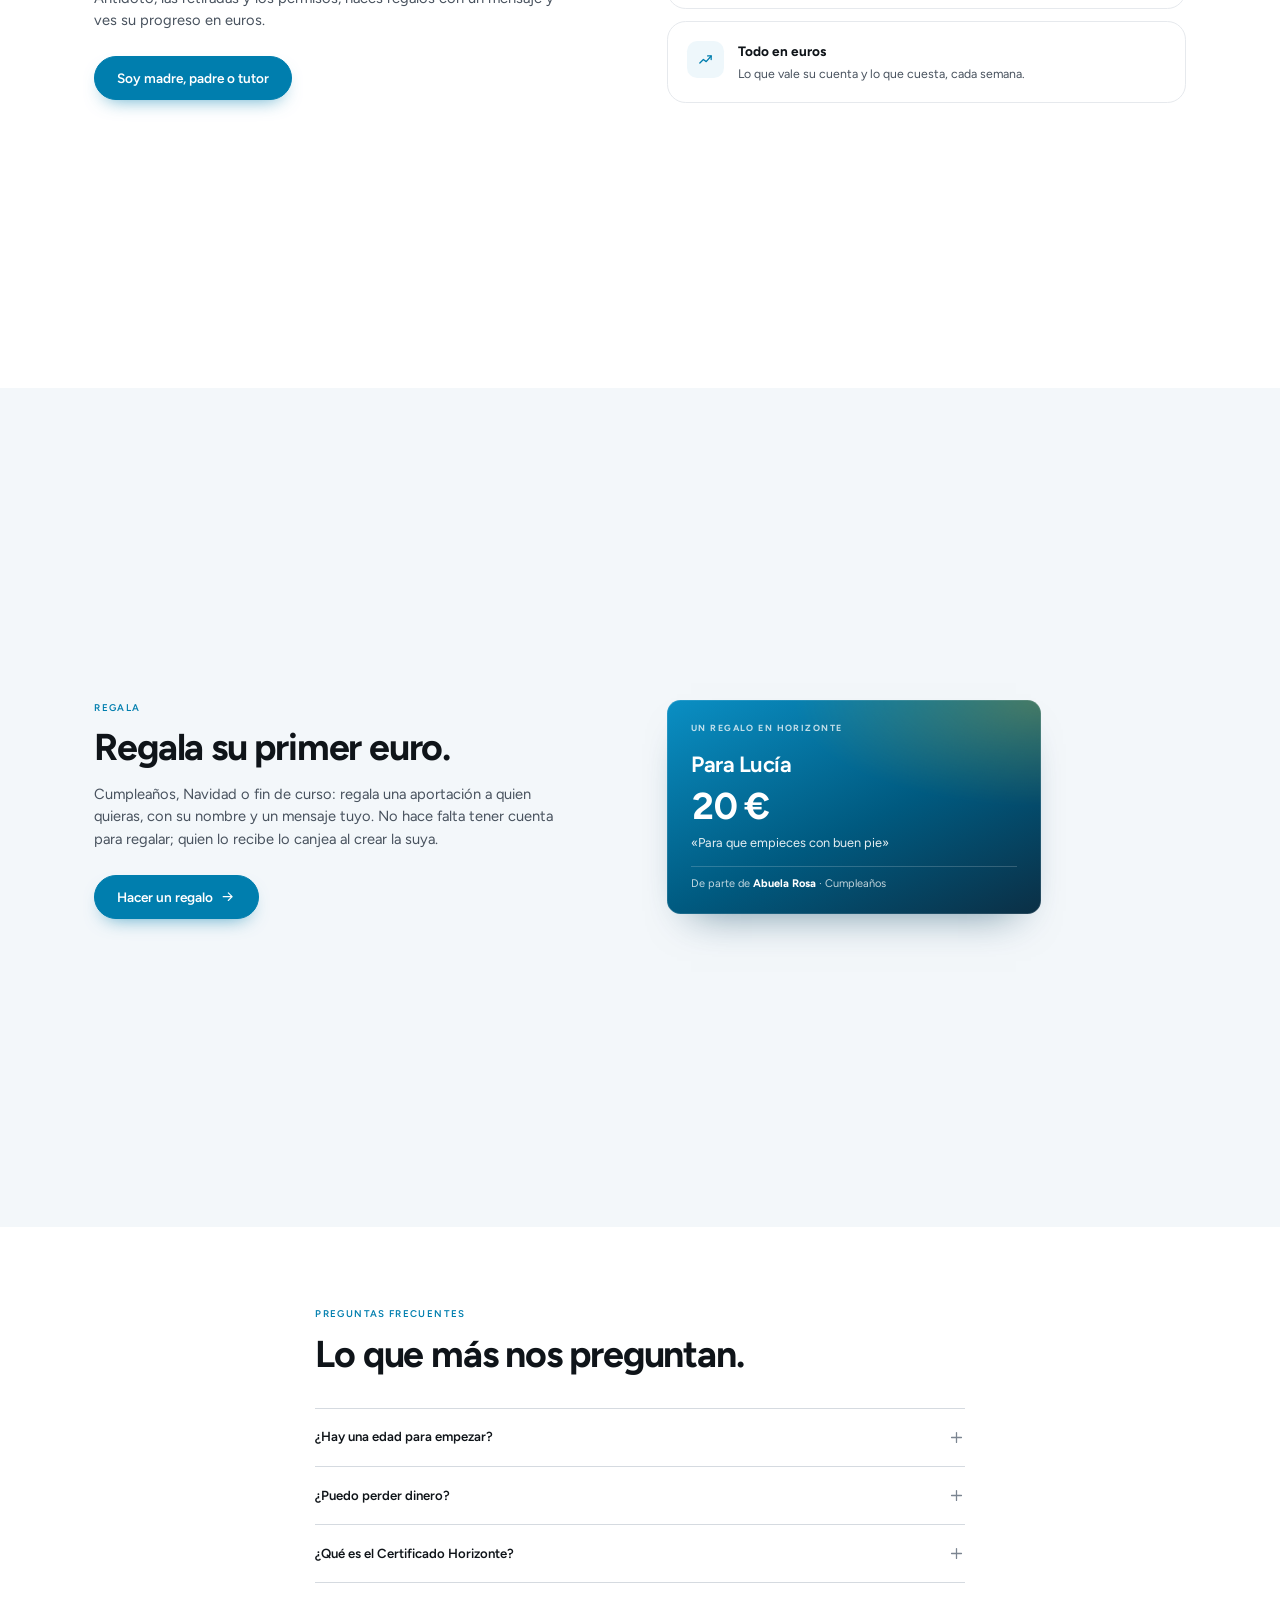
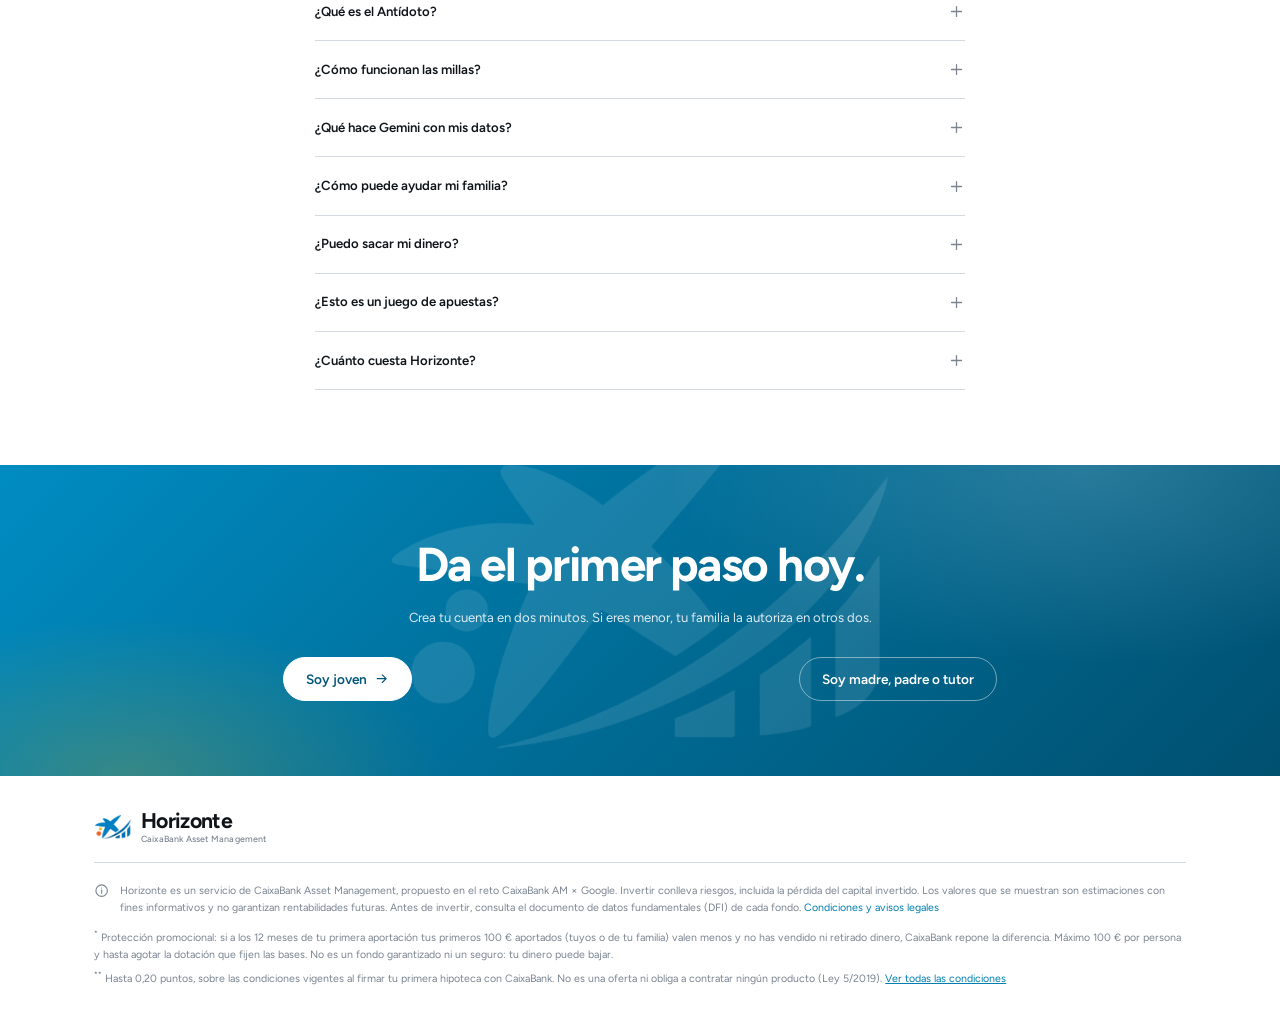
==== commit 75fd02ba: "Portada: Hoy, tu primer euro. Mañana, tu horizonte. Co-Authored-By: Claude Opus 5.5 <noreply@anthrop" ====
--- a/index.html
+++ b/index.html
@@ -18,24 +18,24 @@
     <link rel="preconnect" href="https://fonts.gstatic.com" crossorigin>
     <link href="https://fonts.googleapis.com/css2?family=Figtree:ital,wght@0,400..900;1,400..700&display=swap" rel="stylesheet">
     <script>try { const t = localStorage.getItem("hz2_theme") || (matchMedia("(prefers-color-scheme: dark)").matches ? "dark" : "light"); document.documentElement.dataset.theme = t; document.querySelector('meta[name="theme-color"]').content = t === "dark" ? "#0b1218" : "#ffffff"; } catch (e) { document.documentElement.dataset.theme = "light"; }</script>
-    <link rel="stylesheet" href="styles.css?v=72">
+    <link rel="stylesheet" href="styles.css?v=73">
 </head>
 <body>
     <div id="app"></div>
     <div id="gem"></div>
     <div id="sheet"></div>
     <div id="toasts" aria-live="polite"></div>
-    <script src="config.js?v=72"></script>
-    <script src="data.js?v=72"></script>
-    <script src="gemini.js?v=72"></script>
-    <script src="amigos.js?v=72"></script>
-    <script src="comunidad.js?v=72"></script>
-    <script src="cuenta.js?v=72"></script>
-    <script src="regalos.js?v=72"></script>
-    <script src="millas.js?v=72"></script>
-    <script src="mercado.js?v=72"></script>
-    <script src="asistente.js?v=72"></script>
-    <script src="app.js?v=72"></script>
+    <script src="config.js?v=73"></script>
+    <script src="data.js?v=73"></script>
+    <script src="gemini.js?v=73"></script>
+    <script src="amigos.js?v=73"></script>
+    <script src="comunidad.js?v=73"></script>
+    <script src="cuenta.js?v=73"></script>
+    <script src="regalos.js?v=73"></script>
+    <script src="millas.js?v=73"></script>
+    <script src="mercado.js?v=73"></script>
+    <script src="asistente.js?v=73"></script>
+    <script src="app.js?v=73"></script>
     <script>if ("serviceWorker" in navigator) addEventListener("load", () => navigator.serviceWorker.register("sw.js", { updateViaCache: "none" }).catch(() => {}));</script>
 </body>
 </html>
